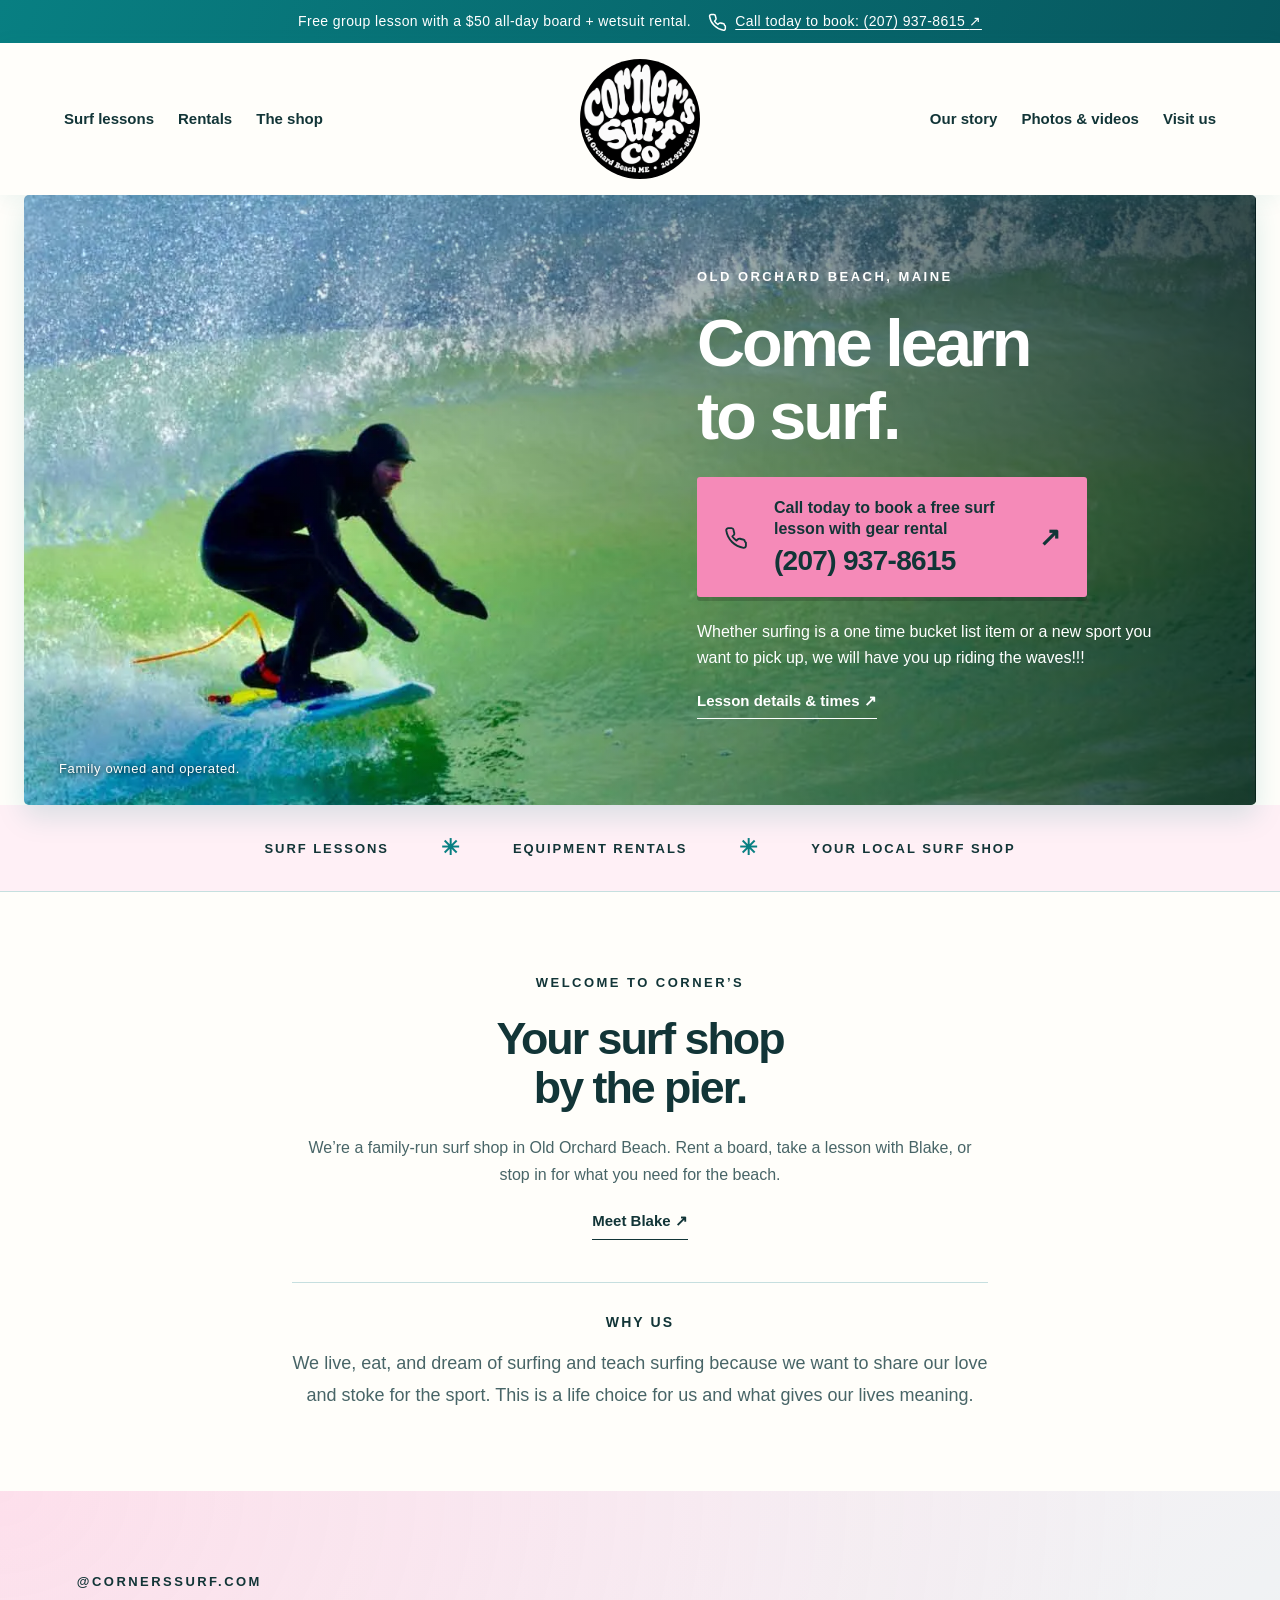
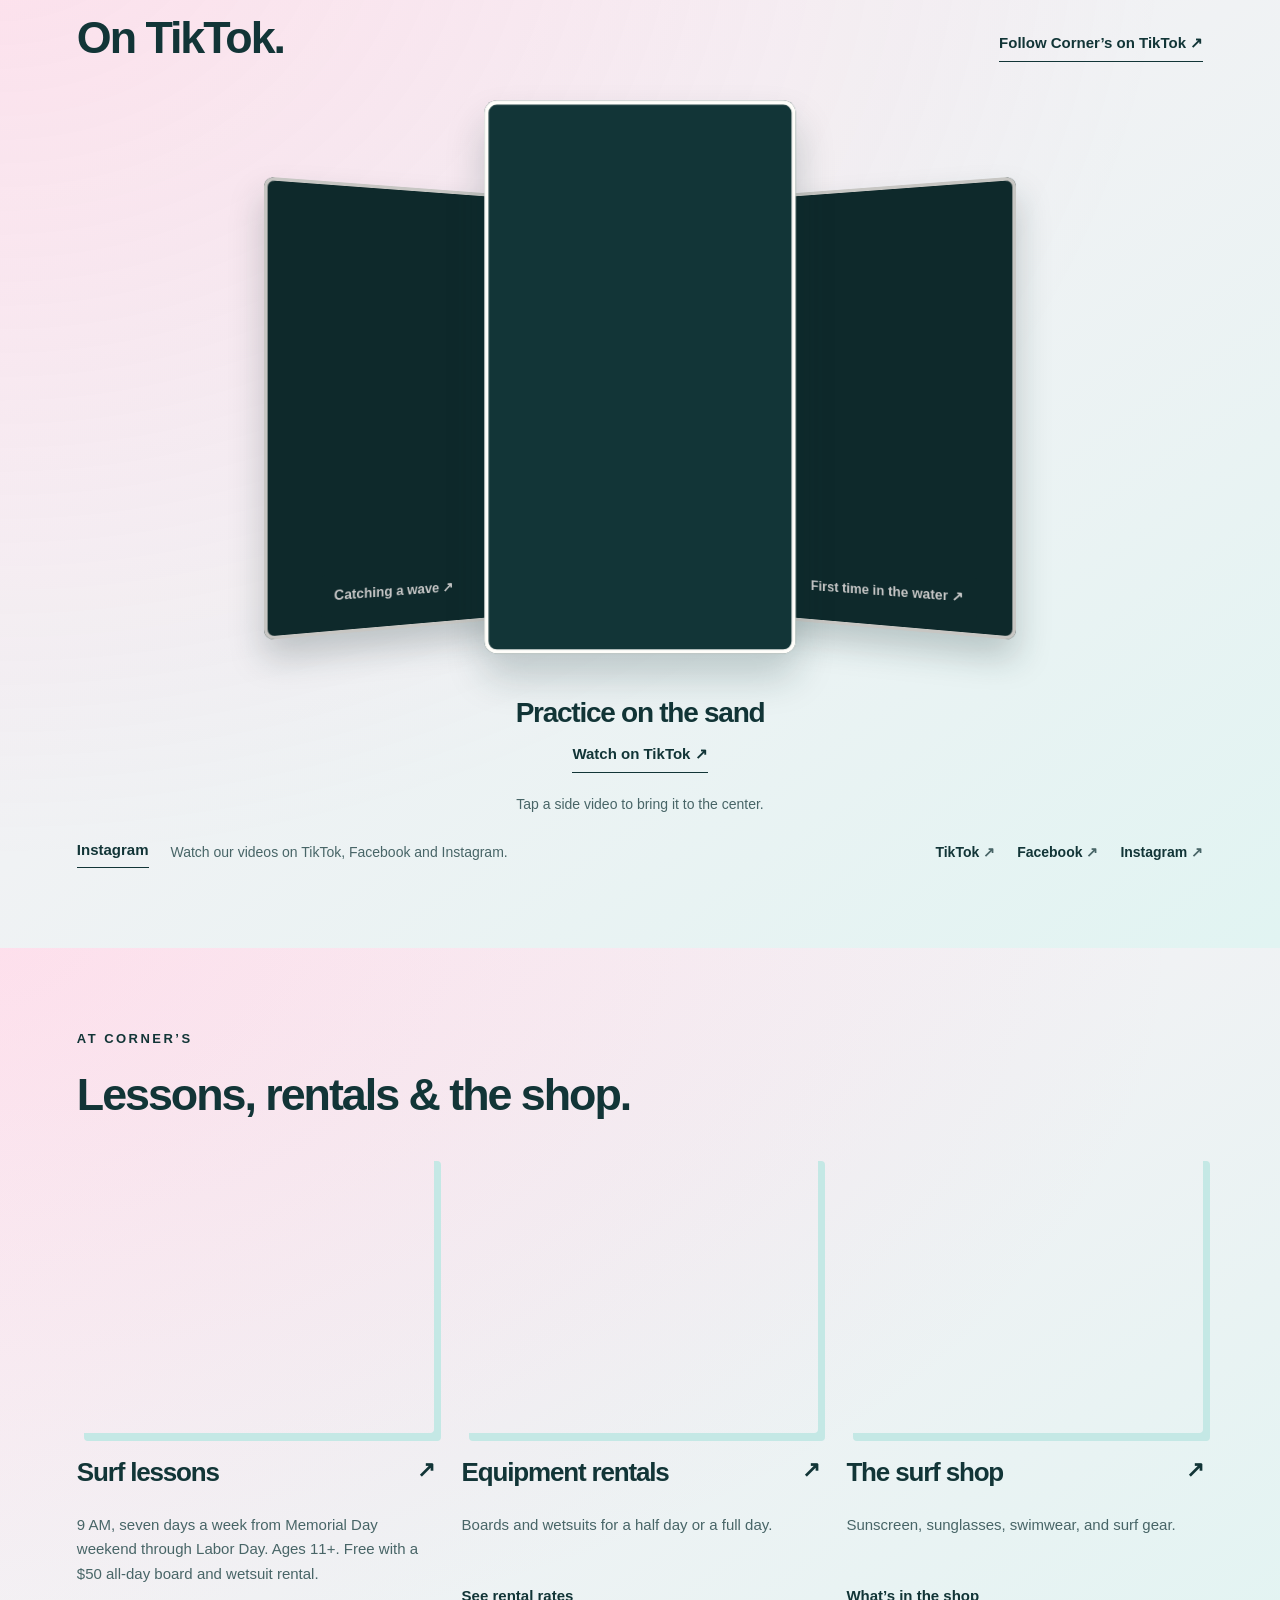
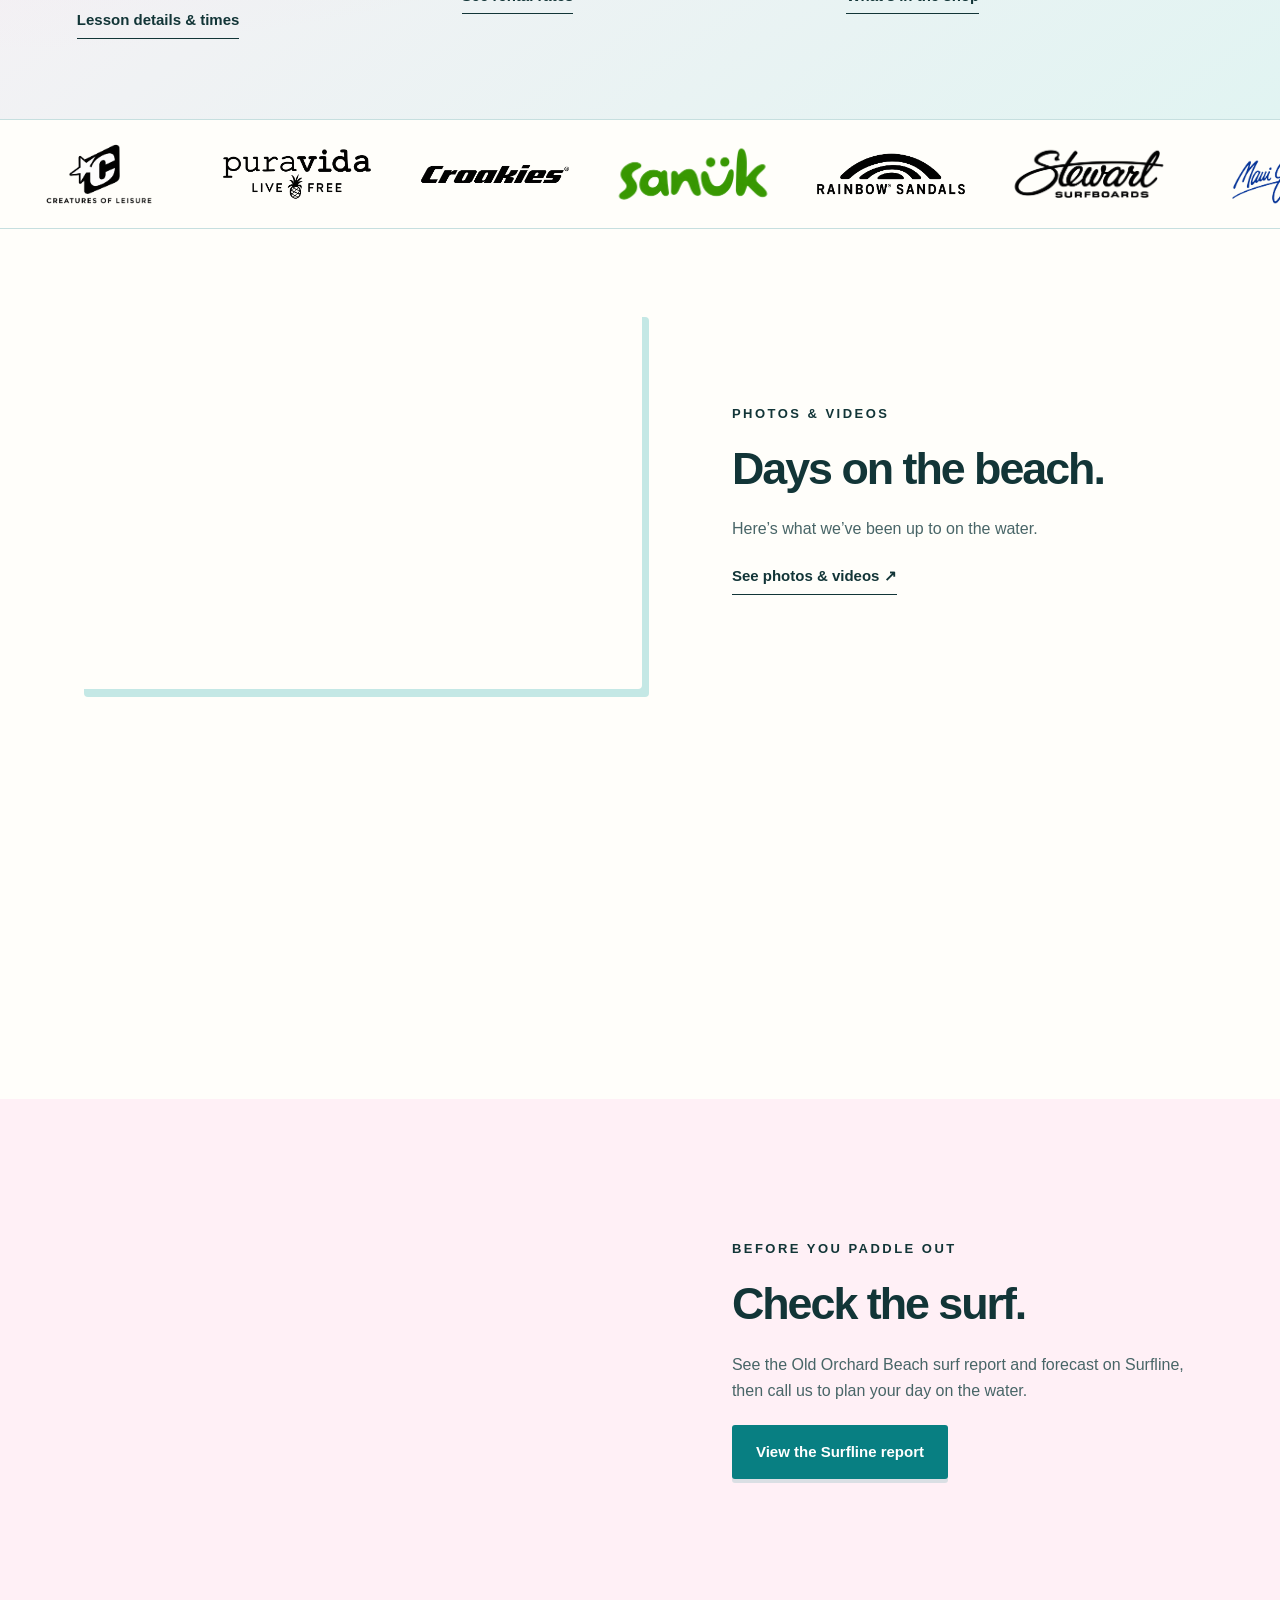
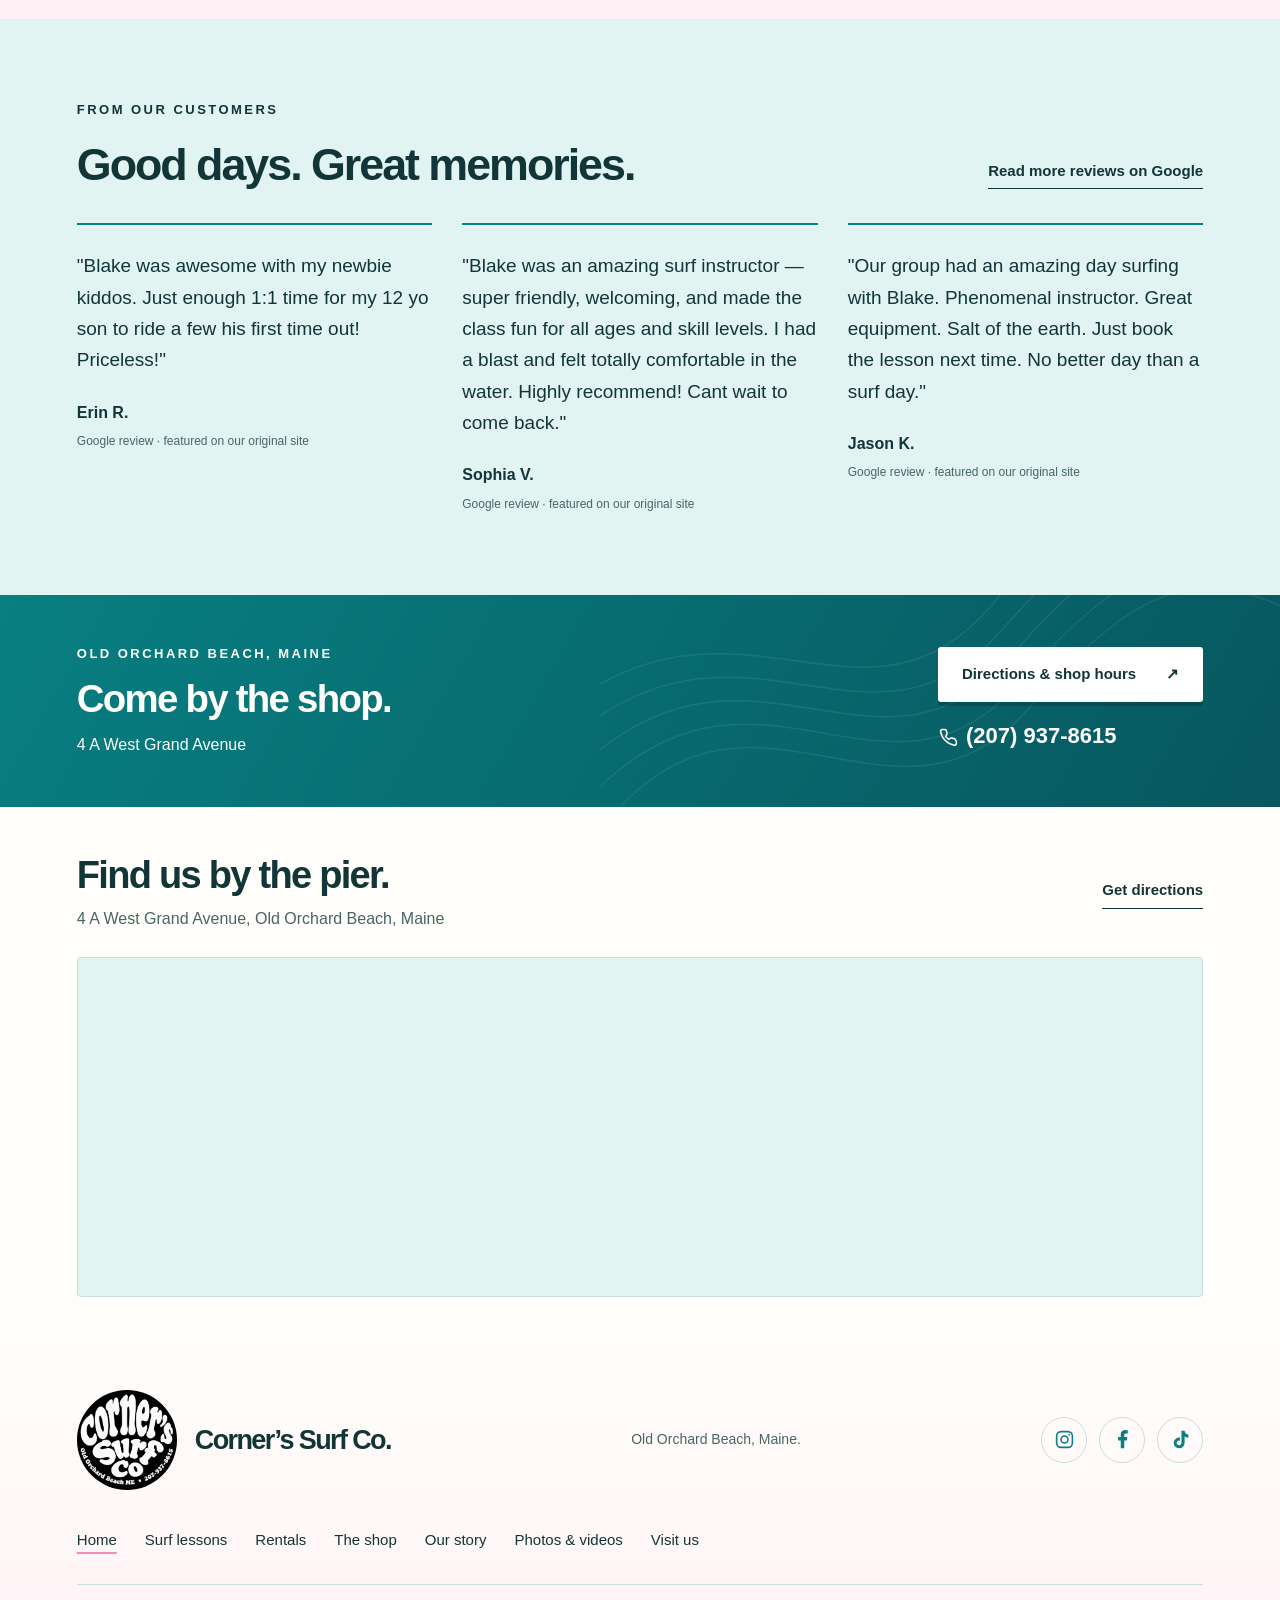
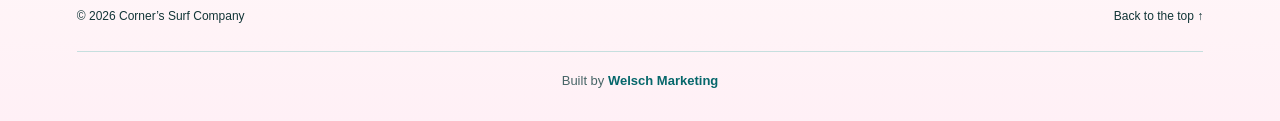
==== index.html @ 704e92b8 "Rebuild complete surf company website with current content and media" ====
<!doctype html>
<html lang="en">
<head><meta charset="UTF-8"><meta http-equiv="Content-Security-Policy" content="default-src 'none'; script-src 'self' 'sha256-tU39N0XHmv1nkTEMauNZ9W6alVHVfqtB4sqjBTwZ1ns='; style-src 'self'; img-src 'self'; media-src 'self'; frame-src https://www.tiktok.com https://www.google.com; object-src 'none'; base-uri 'none'; form-action 'none'"><meta name="referrer" content="strict-origin-when-cross-origin"><meta name="viewport" content="width=device-width, initial-scale=1"><meta name="description" content="Learn to surf in Old Orchard Beach, Maine. Free group lessons with a $50 all-day board and wetsuit rental. Ages 11+. Call Corner’s at (207) 937-8615."><meta name="theme-color" content="#087f82"><title>Surf Lessons &amp; Surf Shop in Old Orchard Beach | Corner’s</title><link rel="icon" href="assets/corners-logo.png"><link rel="stylesheet" href="styles.css?v=booking-note-1"><script src="script.js?v=brand-strip-2" defer></script>
<link rel="canonical" href="https://cornerssurf.com/">
<meta name="robots" content="index,follow,max-image-preview:large">
<meta property="og:type" content="website">
<meta property="og:locale" content="en_US">
<meta property="og:site_name" content="Corner’s Surf Co.">
<meta property="og:title" content="Surf Lessons &amp; Surf Shop in Old Orchard Beach | Corner’s">
<meta property="og:description" content="Learn to surf in Old Orchard Beach, Maine. Free group lessons with a $50 all-day board and wetsuit rental. Ages 11+. Call Corner’s at (207) 937-8615.">
<meta property="og:url" content="https://cornerssurf.com/">
<meta property="og:image" content="https://cornerssurf.com/assets/image-08.webp">
<meta property="og:image:alt" content="Surfing and the Corner’s Surf Co. shop in Old Orchard Beach, Maine">
<meta name="twitter:card" content="summary_large_image">
<script type="application/ld+json">{"@context":"https://schema.org","@graph":[{"@type":"WebSite","@id":"https://cornerssurf.com/#website","url":"https://cornerssurf.com/","name":"Corner’s Surf Co.","inLanguage":"en-US"},{"@type":"WebPage","@id":"https://cornerssurf.com/#webpage","url":"https://cornerssurf.com/","name":"Surf Lessons & Surf Shop in Old Orchard Beach | Corner’s","description":"Learn to surf in Old Orchard Beach, Maine. Free group lessons with a $50 all-day board and wetsuit rental. Ages 11+. Call Corner’s at (207) 937-8615.","inLanguage":"en-US","isPartOf":{"@id":"https://cornerssurf.com/#website"},"about":{"@id":"https://cornerssurf.com/#business"}},{"@type":"SportingGoodsStore","@id":"https://cornerssurf.com/#business","name":"Corner’s Surf Co.","url":"https://cornerssurf.com/","telephone":"+1-207-937-8615","image":"https://cornerssurf.com/assets/photos/surf-8374.jpg","logo":"https://cornerssurf.com/assets/corners-logo.png","address":{"@type":"PostalAddress","streetAddress":"4 A West Grand Avenue","addressLocality":"Old Orchard Beach","addressRegion":"ME","addressCountry":"US"},"hasMap":"https://www.google.com/maps?cid=18280339297402584955","sameAs":["https://www.instagram.com/cornerssurfco/","https://www.facebook.com/cornerssurfco/","https://www.tiktok.com/@cornerssurf.com"]}]}</script>
</head>
<body id="top" class="home-page">
<a class="skip" href="#main">Skip to content</a>
<div class="announcement">Free group lesson with a $50 all-day board + wetsuit rental. <a href="tel:+12079378615"><svg class="phone-icon" viewBox="0 0 24 24" fill="none" stroke="currentColor" stroke-width="1.8" stroke-linecap="round" stroke-linejoin="round" aria-hidden="true" focusable="false"><path d="M22 16.9v3a2 2 0 0 1-2.2 2A19.8 19.8 0 0 1 3.1 5.2 2 2 0 0 1 5.1 3h3a2 2 0 0 1 2 1.7c.1 1 .4 2 .7 2.9a2 2 0 0 1-.5 2.1L9 11a16 16 0 0 0 4 4l1.3-1.3a2 2 0 0 1 2.1-.5c.9.3 1.9.6 2.9.7a2 2 0 0 1 1.7 2z"/></svg>Call today to book: (207) 937-8615 <span aria-hidden="true"><span class="mobile-decoration" aria-hidden="true">↗</span></span></a></div>
<header class="header"><nav class="nav" aria-label="Main navigation"><div class="nav-side nav-left"><a href="lessons.html">Surf lessons</a><a href="rentals.html">Rentals</a><a href="shop.html">The shop</a></div><a class="logo" href="index.html" aria-label="Corner’s Surf Co. home"><img src="assets/corners-logo.png" alt="Corner’s Surf Co." width="300" height="300"></a><div class="nav-side nav-right"><a href="about.html">Our story</a><a href="gallery.html">Photos & videos</a><a href="contact.html">Visit us</a></div><button class="menu-toggle" aria-label="Menu" aria-expanded="false" aria-controls="mobile-menu"><svg class="surfboard-menu-icon" viewBox="380 40 775 950" width="60" height="74" aria-hidden="true" focusable="false"><image href="assets/surfboard-nav.png" width="1536" height="1024" /></svg></button></nav><nav id="mobile-menu" class="mobile-menu" aria-label="Mobile navigation" hidden><a href="index.html" aria-current="page">Home</a><a href="lessons.html">Surf lessons</a><a href="rentals.html">Rentals</a><a href="shop.html">The shop</a><a href="about.html">Our story</a><a href="gallery.html">Photos & videos</a><a href="contact.html">Visit us</a><a href="tel:+12079378615"><svg class="phone-icon" viewBox="0 0 24 24" fill="none" stroke="currentColor" stroke-width="1.8" stroke-linecap="round" stroke-linejoin="round" aria-hidden="true" focusable="false"><path d="M22 16.9v3a2 2 0 0 1-2.2 2A19.8 19.8 0 0 1 3.1 5.2 2 2 0 0 1 5.1 3h3a2 2 0 0 1 2 1.7c.1 1 .4 2 .7 2.9a2 2 0 0 1-.5 2.1L9 11a16 16 0 0 0 4 4l1.3-1.3a2 2 0 0 1 2.1-.5c.9.3 1.9.6 2.9.7a2 2 0 0 1 1.7 2z"/></svg>Call (207) 937-8615</a></nav></header>
<main id="main">
<section class="hero photo-panel" aria-labelledby="hero-title"><img class="cover" src="assets/image-08.webp" alt="A surfer carving across a green Atlantic wave." width="1500" height="875" fetchpriority="high"><div class="hero-copy"><p class="eyebrow">Old Orchard Beach, Maine</p><h1 id="hero-title">Come learn<br>to surf.</h1><a class="button lesson-call light" href="tel:+12079378615"><svg class="phone-icon" viewBox="0 0 24 24" fill="none" stroke="currentColor" stroke-width="1.8" stroke-linecap="round" stroke-linejoin="round" aria-hidden="true" focusable="false"><path d="M22 16.9v3a2 2 0 0 1-2.2 2A19.8 19.8 0 0 1 3.1 5.2 2 2 0 0 1 5.1 3h3a2 2 0 0 1 2 1.7c.1 1 .4 2 .7 2.9a2 2 0 0 1-.5 2.1L9 11a16 16 0 0 0 4 4l1.3-1.3a2 2 0 0 1 2.1-.5c.9.3 1.9.6 2.9.7a2 2 0 0 1 1.7 2z"/></svg><span class="lesson-call-copy"><span class="lesson-call-label">Call today to book a free surf lesson with gear rental</span><strong>(207) 937-8615</strong></span><span aria-hidden="true"><span class="mobile-decoration" aria-hidden="true">↗</span></span></a><p class="hero-booking-note">Whether surfing is a one time bucket list item or a new sport you want to pick up, we will have you up riding the waves!!!</p><a class="hero-lesson-details text-link" href="lessons.html">Lesson details &amp; times <span class="mobile-decoration" aria-hidden="true">↗</span></a></div><div class="hero-caption">Family owned and operated.</div></section>
<div class="intro-strip"><span>Surf lessons</span><span class="dot" aria-hidden="true"><span class="mobile-decoration" aria-hidden="true">✳</span></span><span>Equipment rentals</span><span class="dot" aria-hidden="true"><span class="mobile-decoration" aria-hidden="true">✳</span></span><span>Your local surf shop</span></div>
<section class="intro section" id="about"><p class="eyebrow">Welcome to Corner’s</p><h2>Your surf shop<br>by the pier.</h2><p>We’re a family-run surf shop in Old Orchard Beach. Rent a board, take a lesson with Blake, or stop in for what you need for the beach.</p><a class="text-link" href="about.html#story">Meet Blake <span aria-hidden="true"><span class="mobile-decoration" aria-hidden="true">↗</span></span></a><div class="why-us" aria-labelledby="why-us-title"><h3 id="why-us-title">Why us</h3><p>We live, eat, and dream of surfing and teach surfing because we want to share our love and stoke for the sport. This is a life choice for us and what gives our lives meaning.</p></div></section>
<section class="surf-videos section" id="videos" aria-labelledby="videos-title"><div class="section-heading"><div><p class="eyebrow">@cornerssurf.com</p><h2 id="videos-title">On TikTok.</h2></div><a class="text-link" href="https://www.tiktok.com/@cornerssurf.com" target="_blank" rel="noopener noreferrer">Follow Corner’s on TikTok <span class="mobile-decoration" aria-hidden="true">↗</span></a></div><div class="video-carousel coverflow" role="region" aria-roledescription="carousel" aria-label="Corner’s TikTok videos"><div class="coverflow-stage"><article class="coverflow-card" data-position="center" data-title="Practice on the sand" data-url="https://www.tiktok.com/@cornerssurf.com/video/7685039018341420302" aria-label="1 of 3: Practice on the sand"><div class="video-frame"><iframe src="https://www.tiktok.com/player/v1/7685039018341420302?controls=1&amp;autoplay=0&amp;rel=0&amp;description=0&amp;music_info=0" title="Practice on the sand — Corner’s Surf Co. TikTok video" allow="fullscreen" allowfullscreen loading="lazy" referrerpolicy="strict-origin-when-cross-origin"></iframe></div><button type="button" class="coverflow-pick" aria-label="Bring practice on the sand to the center" hidden><span>Practice on the sand <span aria-hidden="true"><span class="mobile-decoration" aria-hidden="true">↗</span></span></span></button></article><article class="coverflow-card" data-position="right" data-title="First time in the water" data-url="https://www.tiktok.com/@cornerssurf.com/video/7686161140505726222" aria-label="2 of 3: First time in the water"><div class="video-frame"><iframe src="https://www.tiktok.com/player/v1/7686161140505726222?controls=1&amp;autoplay=0&amp;rel=0&amp;description=0&amp;music_info=0" title="First time in the water — Corner’s Surf Co. TikTok video" allow="fullscreen" allowfullscreen loading="lazy" referrerpolicy="strict-origin-when-cross-origin" inert tabindex="-1"></iframe></div><button type="button" class="coverflow-pick" aria-label="Bring first time in the water to the center"><span>First time in the water <span aria-hidden="true"><span class="mobile-decoration" aria-hidden="true">↗</span></span></span></button></article><article class="coverflow-card" data-position="left" data-title="Catching a wave" data-url="https://www.tiktok.com/@cornerssurf.com/video/7683880604479409421" aria-label="3 of 3: Catching a wave"><div class="video-frame"><iframe src="https://www.tiktok.com/player/v1/7683880604479409421?controls=1&amp;autoplay=0&amp;rel=0&amp;description=0&amp;music_info=0" title="Catching a wave — Corner’s Surf Co. TikTok video" allow="fullscreen" allowfullscreen loading="lazy" referrerpolicy="strict-origin-when-cross-origin" inert tabindex="-1"></iframe></div><button type="button" class="coverflow-pick" aria-label="Bring catching a wave to the center"><span>Catching a wave <span aria-hidden="true"><span class="mobile-decoration" aria-hidden="true">↗</span></span></span></button></article></div><div class="coverflow-caption"><h3 id="current-video-title">Practice on the sand</h3><a class="text-link current-video-link" href="https://www.tiktok.com/@cornerssurf.com/video/7685039018341420302" target="_blank" rel="noopener noreferrer">Watch on TikTok <span class="mobile-decoration" aria-hidden="true">↗</span></a></div><p class="coverflow-hint">Tap a side video to bring it to the center.</p></div><div class="video-socials"><a class="text-link" href="https://www.instagram.com/cornerssurfco/" target="_blank" rel="noopener noreferrer">Instagram</a><span>Watch our videos on TikTok, Facebook and Instagram.</span><a href="https://www.tiktok.com/@cornerssurf.com" target="_blank" rel="noopener noreferrer">TikTok <span class="mobile-decoration" aria-hidden="true">↗</span></a><a href="https://www.facebook.com/cornerssurfco/" target="_blank" rel="noopener noreferrer">Facebook <span class="mobile-decoration" aria-hidden="true">↗</span></a><a href="https://www.instagram.com/cornerssurfco/" target="_blank" rel="noopener noreferrer">Instagram <span class="mobile-decoration" aria-hidden="true">↗</span></a></div><noscript><p>View all three videos on <a href="https://www.tiktok.com/@cornerssurf.com">Corner’s TikTok profile</a>.</p></noscript></section>
<section class="home-features section" aria-labelledby="around-shop"><div class="section-heading"><div><p class="eyebrow">At Corner’s</p><h2 id="around-shop">Lessons, rentals & the shop.</h2></div></div><div class="feature-grid">
<a class="feature-link" href="lessons.html"><img src="assets/photos/surf-8379.jpg" alt="Practicing pop-ups on blue boards on the beach." width="1200" height="900" loading="lazy" decoding="async"><div><h3>Surf lessons <span aria-hidden="true"><span class="mobile-decoration" aria-hidden="true">↗</span></span></h3><p>9 AM, seven days a week from Memorial Day weekend through Labor Day. Ages 11+. Free with a $50 all-day board and wetsuit rental.</p><span class="text-link">Lesson details &amp; times</span></div></a>
<a class="feature-link" href="rentals.html"><img src="assets/image-04.webp" alt="Surfboards ready outside the Corner’s shop." width="1200" height="900" loading="lazy" decoding="async"><div><h3>Equipment rentals <span aria-hidden="true"><span class="mobile-decoration" aria-hidden="true">↗</span></span></h3><p>Boards and wetsuits for a half day or a full day.</p><span class="text-link">See rental rates</span></div></a>
<a class="feature-link" href="shop.html"><img src="assets/photos/surf-8374.jpg" alt="Boards outside the Corner’s Surf Co. shop on West Grand Avenue." width="1200" height="900" loading="lazy" decoding="async"><div><h3>The surf shop <span aria-hidden="true"><span class="mobile-decoration" aria-hidden="true">↗</span></span></h3><p>Sunscreen, sunglasses, swimwear, and surf gear.</p><span class="text-link">What’s in the shop</span></div></a>
</div></section>

<section class="brand-strip" aria-label="Surf and beach brands">
  <div class="brand-track">
    <ul class="brand-group" role="list">
      <li class="brand-item"><svg class="brand-logo" viewBox="61 302 1135 643" role="img" aria-label="Creatures of Leisure" width="150" height="60"><image href="assets/brands/creatures-of-leisure.png" width="1254" height="1254" /></svg></li>
      <li class="brand-item"><svg class="brand-logo" viewBox="73 449 1112 382" role="img" aria-label="Pura Vida" width="150" height="60"><image href="assets/brands/pura-vida.png" width="1254" height="1254" /></svg></li>
      <li class="brand-item"><svg class="brand-logo" viewBox="50 551 1155 153" role="img" aria-label="Croakies" width="150" height="60"><image href="assets/brands/croakies.png" width="1254" height="1254" /></svg></li>
      <li class="brand-item"><svg class="brand-logo" viewBox="116 320 1216 428" role="img" aria-label="Sanuk" width="150" height="60"><image href="assets/brands/sanuk.png" width="1448" height="1086" /></svg></li>
      <li class="brand-item"><svg class="brand-logo" viewBox="68 468 1118 319" role="img" aria-label="Rainbow Sandals" width="150" height="60"><image href="assets/brands/rainbow-sandals.png" width="1254" height="1254" /></svg></li>
      <li class="brand-item"><svg class="brand-logo" viewBox="6 411 1242 410" role="img" aria-label="Stewart Surfboards" width="150" height="60"><image href="assets/brands/stewart.png" width="1254" height="1254" /></svg></li>
      <li class="brand-item"><svg class="brand-logo" viewBox="46 312 1162 630" role="img" aria-label="Maui Jim" width="150" height="60"><image href="assets/brands/maui-jim.png" width="1254" height="1254" /></svg></li>
      <li class="brand-item"><svg class="brand-logo" viewBox="25 403 1141 447" role="img" aria-label="IMSY" width="150" height="60"><image href="assets/brands/imsy.png" width="1254" height="1254" /></svg></li>
      <li class="brand-item"><svg class="brand-logo brand-logo--light" viewBox="62 328 1130 631" role="img" aria-label="Katin" width="150" height="60"><image href="assets/brands/katin.png" width="1254" height="1254" /></svg></li>
      <li class="brand-item"><svg class="brand-logo" viewBox="106 153 1043 987" role="img" aria-label="Softech Surfboards" width="150" height="60"><image href="assets/brands/softech.png" width="1254" height="1254" /></svg></li>
    <li class="brand-item"><svg class="brand-logo" viewBox="0 0 4169 1736" role="img" aria-label="Zap" width="150" height="60"><image href="assets/brands/zap.png" width="4169" height="1736" /></svg></li>
<li class="brand-item"><svg class="brand-logo" viewBox="65 185 1120 920" role="img" aria-label="Toadfish" width="150" height="60"><image href="assets/brands/toadfish.png" width="1254" height="1254" /></svg></li>
<li class="brand-item"><svg class="brand-logo brand-logo--dark" viewBox="0 370 1230 550" role="img" aria-label="Oakley" width="150" height="60"><image href="assets/brands/oakley.png" width="1254" height="1254" /></svg></li>
<li class="brand-item"><svg class="brand-logo" viewBox="70 290 1115 650" role="img" aria-label="Ray-Ban" width="150" height="60"><image href="assets/brands/ray-ban.png" width="1254" height="1254" /></svg></li>
<li class="brand-item"><svg class="brand-logo" viewBox="145 25 920 1220" role="img" aria-label="Sun Bum" width="150" height="60"><image href="assets/brands/sun-bum.png" width="1254" height="1254" /></svg></li>
<li class="brand-item"><svg class="brand-logo brand-logo--dark" viewBox="0 0 2172 724" role="img" aria-label="Sector 9" width="150" height="60"><image href="assets/brands/sector-9.png" width="2172" height="724" /></svg></li>
</ul>
  </div>
</section>

<section class="gallery-teaser section"><img src="assets/photos/surf-8376.jpg" alt="Four surfers sitting on their boards on a sunny day." width="900" height="675" loading="lazy" decoding="async"><div><p class="eyebrow">Photos & videos</p><h2>Days on the beach.</h2><p>Here’s what we’ve been up to on the water.</p><a class="text-link" href="gallery.html">See photos & videos <span aria-hidden="true"><span class="mobile-decoration" aria-hidden="true">↗</span></span></a></div></section>
<div class="beach-photo-strip section"><a href="gallery.html"><img src="assets/photos/surf-8390.jpg" alt="Friends smiling on surfboards in the ocean." width="1200" height="900" loading="lazy" decoding="async"></a><a href="gallery.html"><img src="assets/photos/surf-8393.jpg" alt="Learning on the sand before heading into the water." width="1200" height="900" loading="lazy" decoding="async"></a><a href="gallery.html"><img src="assets/photos/surf-8385.jpg" alt="Three surfers enjoying a sunny day beside the pier." width="1200" height="900" loading="lazy" decoding="async"></a></div><section class="surf-report section" aria-labelledby="surf-report-title"><img src="assets/photos/surf-8381.jpg" alt="A surfer riding a wave at Old Orchard Beach." width="1200" height="900" loading="lazy" decoding="async"><div><p class="eyebrow">Before you paddle out</p><h2 id="surf-report-title">Check the surf.</h2><p>See the Old Orchard Beach surf report and forecast on Surfline, then call us to plan your day on the water.</p><a class="button" href="https://www.surfline.com/surf-report/old-orchard-beach/5842041f4e65fad6a77089df" target="_blank" rel="noopener noreferrer">View the Surfline report</a></div></section><section class="customer-reviews section" aria-labelledby="reviews-title"><div class="section-heading"><div><p class="eyebrow">From our customers</p><h2 id="reviews-title">Good days. Great memories.</h2></div><a class="text-link" href="https://www.google.com/maps?cid=18280339297402584955" target="_blank" rel="noopener noreferrer">Read more reviews on Google</a></div><div class="review-grid"><figure><blockquote>"Blake was awesome with my newbie kiddos. Just enough 1:1 time for my 12 yo son to ride a few his first time out! Priceless!"</blockquote><figcaption>Erin R.<span>Google review · featured on our original site</span></figcaption></figure><figure><blockquote>"Blake was an amazing surf instructor — super friendly, welcoming, and made the class fun for all ages and skill levels. I had a blast and felt totally comfortable in the water. Highly recommend! Cant wait to come back."</blockquote><figcaption>Sophia V.<span>Google review · featured on our original site</span></figcaption></figure><figure><blockquote>"Our group had an amazing day surfing with Blake. Phenomenal instructor. Great equipment. Salt of the earth. Just book the lesson next time. No better day than a surf day."</blockquote><figcaption>Jason K.<span>Google review · featured on our original site</span></figcaption></figure></div></section></main>
<aside class="visit-strip section" aria-label="Visit or call Corner’s"><div><p class="eyebrow">Old Orchard Beach, Maine</p><h2>Come by the shop.</h2><p>4 A West Grand Avenue</p></div><div class="visit-actions"><a class="button light" href="contact.html">Directions & shop hours <span aria-hidden="true"><span class="mobile-decoration" aria-hidden="true">↗</span></span></a><a class="visit-phone" href="tel:+12079378615"><svg class="phone-icon" viewBox="0 0 24 24" fill="none" stroke="currentColor" stroke-width="1.8" stroke-linecap="round" stroke-linejoin="round" aria-hidden="true" focusable="false"><path d="M22 16.9v3a2 2 0 0 1-2.2 2A19.8 19.8 0 0 1 3.1 5.2 2 2 0 0 1 5.1 3h3a2 2 0 0 1 2 1.7c.1 1 .4 2 .7 2.9a2 2 0 0 1-.5 2.1L9 11a16 16 0 0 0 4 4l1.3-1.3a2 2 0 0 1 2.1-.5c.9.3 1.9.6 2.9.7a2 2 0 0 1 1.7 2z"/></svg>(207) 937-8615</a></div></aside>
<section class="footer-map section" aria-labelledby="footer-map-title">
  <div class="footer-map-heading"><div><h2 id="footer-map-title">Find us by the pier.</h2><p>4 A West Grand Avenue, Old Orchard Beach, Maine</p></div><a class="text-link" href="https://www.google.com/maps?cid=18280339297402584955" target="_blank" rel="noopener noreferrer">Get directions</a></div>
  <div class="footer-map-frame"><iframe src="https://www.google.com/maps/embed?pb=!1m14!1m8!1m3!1d7277.615907468666!2d-70.38171740458635!3d43.51606251182126!3m2!1i1024!2i768!4f13.1!3m3!1m2!1s0x0%3A0xfdb0cfbcd34b7f7b!2sCorners%20Surf!5e0!3m2!1sen!2sus!4v1586554289759!5m2!1sen!2sus" title="Google Maps location of Corner’s Surf Company in Old Orchard Beach" width="600" height="320" loading="lazy" referrerpolicy="strict-origin-when-cross-origin" allowfullscreen></iframe></div>
</section>
<footer class="section"><div class="footer-top"><a href="index.html" class="footer-name footer-brand" aria-label="Corner’s Surf Co. home"><img src="assets/corners-logo.png" alt="Corner’s Surf Co. — Old Orchard Beach, Maine" width="120" height="120" loading="lazy" decoding="async"><span>Corner’s Surf Co.</span></a><p>Old Orchard Beach, Maine.</p><div id="social-links" class="footer-socials" aria-label="Follow Corner’s Surf Co."><a href="https://www.instagram.com/cornerssurfco/" target="_blank" rel="noopener noreferrer" aria-label="Corner’s Surf Co. on Instagram" title="Instagram"><svg viewBox="0 0 24 24" fill="none" stroke="currentColor" stroke-width="1.8" aria-hidden="true"><rect x="3" y="3" width="18" height="18" rx="5"/><circle cx="12" cy="12" r="4"/><circle cx="17.5" cy="6.5" r="1" fill="currentColor" stroke="none"/></svg></a><a href="https://www.facebook.com/cornerssurfco/" target="_blank" rel="noopener noreferrer" aria-label="Corner’s Surf Co. on Facebook" title="Facebook"><svg viewBox="0 0 24 24" fill="currentColor" aria-hidden="true"><path d="M14 22v-9h3l.5-4H14V7c0-1.15.4-2 2-2h2V1.3A26 26 0 0 0 15 1c-3 0-5 1.8-5 5v3H7v4h3v9z"/></svg></a><a href="https://www.tiktok.com/@cornerssurf.com" target="_blank" rel="noopener noreferrer" aria-label="Corner’s Surf Co. on TikTok" title="TikTok"><svg viewBox="0 0 24 24" fill="currentColor" aria-hidden="true"><path d="M16.7 2c.3 2.6 1.8 4.2 4.3 4.4v3.5a9 9 0 0 1-4.3-1.3v7.2a6.2 6.2 0 1 1-5.4-6.1v3.6a2.7 2.7 0 1 0 1.8 2.5V2z"/></svg></a></div></div><nav class="footer-nav" aria-label="Footer navigation"><a href="index.html" aria-current="page">Home</a><a href="lessons.html">Surf lessons</a><a href="rentals.html">Rentals</a><a href="shop.html">The shop</a><a href="about.html">Our story</a><a href="gallery.html">Photos & videos</a><a href="contact.html">Visit us</a></nav><div class="footer-bottom"><span>© 2026 Corner’s Surf Company</span><a href="#top">Back to the top <span class="mobile-decoration" aria-hidden="true">↑</span></a></div><p class="built-by">Built by <a href="https://welschmarketing.com/" target="_blank" rel="noopener noreferrer"><strong>Welsch Marketing</strong></a></p></footer>

</body></html>
---- styles.css ----
:root{--ink:#123537;--ocean:#087f82;--sea:#e1f4f2;--paper:#fffefa;--muted:#486567;--line:#c6dfdf;--sand:#fff0f6;--accent:#f58ab8;--scroll-thumb:#4a8f91;--scroll-track:#e6f4f3;--scroll-hover:#087f82;--scroll-active:#06676b;--ocean-light:#087f82;--ocean-deep:#07575e;--shade:rgba(8,127,130,.15);--shade-soft:rgba(8,127,130,.08);--sand-glow:rgba(245,138,184,.16);--photo-mat:#c4e8e5;--teal-hover:#06676b;--pink-hover:#ef72a8}*{box-sizing:border-box;scrollbar-color:var(--scroll-thumb) var(--scroll-track);scrollbar-width:thin}html{scroll-behavior:smooth;scroll-padding-top:176px}body{margin:0;color:var(--ink);background:var(--paper);font-family:"Avenir Next",Avenir,"Segoe UI",sans-serif;font-size:16px;line-height:1.65}::-webkit-scrollbar{width:10px;height:10px}::-webkit-scrollbar-track{background:var(--scroll-track)}::-webkit-scrollbar-thumb{background:var(--scroll-thumb);border:2px solid var(--scroll-track);border-radius:8px}::-webkit-scrollbar-thumb:hover{background:var(--scroll-hover)}::-webkit-scrollbar-thumb:active{background:var(--scroll-active)}a{color:inherit;text-decoration:none}a,button,summary{cursor:pointer}a:hover{text-decoration:underline;text-underline-offset:5px}button{font:inherit}button:active,.button:active{transform:translateY(1px)}:focus-visible{outline:3px solid #ad246b;outline-offset:5px}img{display:block;max-width:100%;object-fit:cover}h1,h2,h3,p{margin-top:0}h1,h2,h3{font-family:"Arial Rounded MT Bold","Trebuchet MS",sans-serif;font-weight:700;line-height:1.1;letter-spacing:-.045em}h1{font-size:clamp(46px,5.2vw,82px);margin-bottom:23px}h2{font-size:clamp(34px,3.5vw,52px);margin-bottom:23px}h3{font-size:26px}p{margin-bottom:20px}.section{padding:80px max(6vw,24px);max-width:1600px;margin:auto}.eyebrow{text-transform:uppercase;font-size:13px;font-weight:700;letter-spacing:.19em;margin-bottom:20px}.announcement{padding:10px 20px;background:var(--ocean);color:white;text-align:center;font-size:14px;letter-spacing:.03em}.announcement a{margin-left:12px;text-decoration:underline;text-underline-offset:3px}.header{background:white}.nav{max-width:1500px;margin:auto;display:grid;grid-template-columns:1fr 140px 1fr;align-items:center;gap:30px;padding:16px 5vw}.logo{width:120px;margin:auto}.logo img{width:120px;height:120px;border-radius:50%;background:#000}.nav-side{display:flex;align-items:center;gap:28px;font-size:15px;font-weight:600}.nav-side>a{min-height:44px;display:inline-flex;align-items:center}.nav-right{justify-content:flex-end}.nav-book{border-bottom:1px solid;padding:9px 0}.menu-toggle{display:none}.mobile-menu[hidden]{display:none}.skip{position:fixed;left:20px;top:-100px;z-index:20;background:white;padding:12px}.skip:focus{top:10px}.photo-panel{position:relative;isolation:isolate;overflow:hidden;margin:0 24px}.cover{position:absolute;inset:0;width:100%;height:100%;z-index:-2}.hero{min-height:610px;display:flex;justify-content:flex-end;align-items:center;color:white}.hero:after,.shop-panel:after{content:"";position:absolute;inset:0;background:linear-gradient(90deg,transparent 20%,rgba(5,31,29,.25) 45%,rgba(5,31,29,.8) 100%);z-index:-1}.hero .cover{object-position:38% 55%}.hero-copy{width:47%;padding:50px 6vw 65px 20px}.hero-copy>p:not(.eyebrow){font-size:17px}.button{display:inline-flex;align-items:center;justify-content:space-between;gap:30px;background:var(--ocean);color:white;padding:15px 24px;font-size:15px;font-weight:700;min-height:50px;transition:background .2s}.button:hover{background:var(--teal-hover);text-decoration:none}.button.light{background:white;color:var(--ink)}.button.light:hover{background:var(--sea)}.hero-caption{position:absolute;left:35px;bottom:26px;font-size:13px;letter-spacing:.05em;text-shadow:0 1px 5px #000}.intro-strip{display:flex;justify-content:center;align-items:center;gap:52px;padding:25px 20px;border-bottom:1px solid var(--line);font-size:13px;text-transform:uppercase;letter-spacing:.15em;font-weight:600}.dot{color:var(--ocean);font-size:22px}.intro{text-align:center;max-width:850px;padding-top:80px;padding-bottom:80px}.intro>p:not(.eyebrow){color:var(--muted)}.text-link{font-size:15px;font-weight:600;border-bottom:1px solid;padding-bottom:5px;display:inline-block}.lesson-layout{background:var(--sand);display:grid;grid-template-columns:1.05fr 1fr;gap:7vw;align-items:center}.lesson-photo{position:relative;align-self:stretch;min-height:530px}.lesson-photo img{width:100%;height:100%;position:absolute;inset:0}.photo-tag{position:absolute;bottom:24px;left:24px;background:white;padding:9px 17px;font-size:14px;font-weight:600}.lesson-copy>p:not(.eyebrow):not(.times){color:var(--muted)}.price{display:flex;align-items:center;gap:20px;padding:20px 0;border-top:1px solid var(--line);border-bottom:1px solid var(--line);margin:25px 0}.price strong{font-size:50px;line-height:1;letter-spacing:-.05em}.price span{font-size:14px;line-height:1.6}.check-list{list-style:none;padding:0;font-size:15px}.check-list li{padding:5px 0 5px 24px;position:relative}.check-list li:before{content:'✓';position:absolute;left:0;color:var(--ocean)}.times{font-size:17px;font-weight:600;margin:22px 0}.times span{color:#84998e;margin:0 10px}.times small{display:block;font-size:13px;font-weight:400;color:var(--muted);margin-top:3px}.small{font-size:13px;margin:14px 0 0}.section-heading{display:flex;justify-content:space-between;align-items:flex-end;gap:24px;margin-bottom:34px}.section-heading h2{margin-bottom:0}.section-heading>p{color:var(--muted);font-size:15px;margin-bottom:0}.rental-grid{display:grid;grid-template-columns:repeat(4,1fr);border-top:1px solid var(--line);border-bottom:1px solid var(--line)}.rental-grid article{padding:28px;border-right:1px solid var(--line)}.rental-grid article:first-child{background:var(--sea)}.rental-grid article:last-child{border:0}.rental-category{font-size:12px;text-transform:uppercase;letter-spacing:.08em}.rental-grid h3{min-height:65px;margin:22px 0 28px}dl{margin:0}dl>div{display:flex;justify-content:space-between;gap:12px;padding:7px 0;font-size:15px}dd{margin:0;font-weight:600}.rental-bottom{display:flex;justify-content:space-between;align-items:center;gap:24px;margin-top:23px}.rental-bottom p{font-size:13px;color:var(--muted);margin:0}.shop-panel{height:500px;display:flex;align-items:center;color:white}.shop-panel:after{background:linear-gradient(90deg,rgba(7,24,21,.83),rgba(7,24,21,.08))}.shop-copy{max-width:510px;padding:50px 6vw}.shop-copy h2{font-size:58px}.shop-copy>p:not(.eyebrow){font-size:15px}.brands{text-align:center;padding-top:42px;padding-bottom:42px;border-bottom:1px solid var(--line)}.brands>p:not(.eyebrow){display:flex;justify-content:center;flex-wrap:wrap;gap:45px;font-size:27px;font-weight:800;letter-spacing:-.06em;margin-bottom:16px}.brands>p span{font-style:italic}.brands small{font-size:13px;color:var(--muted)}.story{display:grid;grid-template-columns:1fr 1fr;gap:8vw;align-items:center}.story-copy>p:not(.eyebrow){font-size:15px;color:var(--muted)}.story img{width:100%;height:560px;object-position:center}.story blockquote{margin:25px 0;font-family:Georgia,serif;font-size:25px;line-height:1.5;letter-spacing:-.03em}.review{background:var(--sea);text-align:center}.stars{color:var(--teal-hover);letter-spacing:5px;font-size:16px}.review blockquote{max-width:850px;margin:24px auto;font-size:clamp(23px,2.1vw,31px);font-family:Georgia,serif;line-height:1.5}.review>p:last-child{font-size:13px;margin:0}.review>p span{color:var(--muted)}.gallery-grid{display:grid;grid-template-columns:repeat(3,1fr);gap:18px}.gallery-grid button{padding:0;border:0;position:relative;overflow:hidden;background:var(--sea)}.gallery-grid img{width:100%;height:300px;transition:transform .3s}.gallery-grid button:hover img{transform:scale(1.035)}.gallery-grid span{position:absolute;right:15px;bottom:15px;background:white;border-radius:50%;height:35px;width:35px;display:grid;place-items:center}.faq{display:grid;grid-template-columns:1fr 1.5fr;gap:7vw;padding-top:10px}.questions{border-top:1px solid var(--line)}details{border-bottom:1px solid var(--line)}summary{padding:21px 28px 21px 0;font-size:15px;font-weight:600}summary:hover{color:var(--teal-hover)}details p{font-size:15px;color:var(--muted);padding-right:25px}.contact{background:var(--ocean);color:white;display:grid;grid-template-columns:1.4fr 1fr;gap:60px}.contact .eyebrow{color:var(--sea)}.contact h2{font-size:clamp(36px,4vw,58px)}.contact h3{font-family:inherit;font-size:13px;letter-spacing:.1em;text-transform:uppercase;margin:0 0 12px}.contact-details>a{display:block}.phone{font-size:30px;letter-spacing:-.05em;font-weight:600}.contact-details>a:nth-of-type(2){font-size:15px;margin:8px 0 30px}.contact dl{max-width:350px}.contact dl>div{border-bottom:1px solid #46635e}.footer-top,.footer-bottom{display:flex;align-items:center;justify-content:space-between;gap:20px}.footer-name{font-size:27px;font-weight:800;letter-spacing:-.06em}.footer-top p{font-size:14px;margin:0;color:var(--muted)}.footer-top>div{display:flex;gap:22px;font-size:14px}.footer-bottom{border-top:1px solid var(--line);padding-top:22px;margin-top:35px;font-size:12px}.disclaimer{font-size:12px;color:var(--muted);max-width:850px;margin:18px 0 0}footer.section{padding-top:45px;padding-bottom:30px}dialog{border:0;background:#fff;padding:50px 16px 12px;max-width:94vw;max-height:94dvh;color:var(--ink)}dialog::backdrop{background:rgba(7,20,18,.88)}dialog img{max-height:75dvh;max-width:85vw;object-fit:contain;margin:auto}dialog p{font-size:14px;margin:12px 0 0}.close-photo{position:absolute;right:16px;top:5px;background:white;border:0;padding:8px;min-height:40px}.close-photo:hover{background:var(--sea)}body:has(dialog[open]){overflow:hidden}
@media(min-width:1600px){.photo-panel{max-width:1552px;margin:auto}}
@media(max-width:1000px){.nav-side{gap:20px}.nav{gap:20px;padding-inline:25px}.hero-copy{width:50%;padding-right:35px}.hero{min-height:570px}.rental-grid article{padding:20px}.lesson-layout{gap:35px}.story{gap:40px}.gallery-grid img{height:230px}}
@media(max-width:700px){.announcement{font-size:12px;padding:9px 15px}.announcement a{display:block;margin:0}.nav{grid-template-columns:1fr 1fr;padding:12px 22px}.logo{width:84px;margin:0}.logo img{width:84px;height:84px}.nav-side{display:none}.menu-toggle{display:flex;justify-self:end;align-items:center;gap:12px;background:none;border:1px solid var(--line);padding:11px 17px;font-size:15px;min-height:46px}.menu-toggle:hover{background:var(--sea)}.mobile-menu{padding:0 24px 20px;display:grid}.mobile-menu a{padding:12px 0;border-bottom:1px solid var(--line);font-size:16px}.photo-panel{margin:0 12px}.hero{min-height:640px;align-items:flex-end;justify-content:flex-start}.hero .cover{object-position:30% center}.hero:after{background:linear-gradient(0deg,rgba(4,25,23,.92),rgba(4,25,23,.05) 95%)}.hero-copy{width:100%;padding:200px 25px 64px}.hero-copy .eyebrow{font-size:12px;margin-bottom:16px}.hero h1{font-size:50px;max-width:400px}.hero-copy>p:not(.eyebrow){font-size:15px}.hero-caption{left:25px;bottom:20px;font-size:11px}.intro-strip{gap:14px;font-size:10px;letter-spacing:.04em;padding:19px 12px}.dot{font-size:15px}.section{padding:55px 24px}.intro{padding-block:60px}.intro p{font-size:15px}.lesson-layout,.story,.faq,.contact{grid-template-columns:1fr;gap:32px}.lesson-photo{min-height:340px}.lesson-copy h2{font-size:40px}.lesson-copy p{font-size:15px}.lesson-copy .small{font-size:13px}.section-heading{display:block}.section-heading>p,.section-heading>.text-link{margin-top:20px}.rental-grid{grid-template-columns:1fr 1fr}.rental-grid article{padding:22px 17px}.rental-grid article:nth-child(2){border-right:0}.rental-grid article:nth-child(-n+2){border-bottom:1px solid var(--line)}.rental-category{font-size:10px}.rental-grid h3{font-size:24px;min-height:54px}.rental-bottom{align-items:flex-start;flex-direction:column}.shop-panel{height:470px}.shop-copy{padding:32px;max-width:370px}.shop-copy h2{font-size:49px}.brands>p:not(.eyebrow){gap:15px 28px;font-size:24px}.brands .eyebrow{font-size:11px}.story img{height:390px}.review blockquote{font-size:23px}.gallery-grid{grid-template-columns:1fr;gap:12px}.gallery-grid img{height:290px}.faq{padding-top:5px}.contact{gap:45px}.footer-top,.footer-bottom{align-items:flex-start;flex-wrap:wrap}.footer-top{flex-direction:column;gap:16px}.footer-bottom{font-size:12px}dialog img{max-width:83vw}}
@media(prefers-reduced-motion:reduce){html{scroll-behavior:auto}*,*::before,*::after{transition:none!important;animation:none!important}}
@media(forced-colors:active){*{scrollbar-color:auto}.button{border:1px solid}.hero-copy,.shop-copy{background:Canvas;color:CanvasText}}

/* TikTok carousel: preserve the native vertical video frame at every size. */
.surf-videos{background:var(--sand)}.video-carousel{border:1px solid var(--line);background:var(--paper)}.video-slide{display:grid;grid-template-columns:1fr minmax(250px,320px);gap:50px;align-items:center;padding:32px 55px}.video-slide[hidden]{display:none}.video-story{max-width:440px}.video-story h3{font-size:clamp(30px,3.4vw,48px)}.video-story>p:not(.eyebrow){color:var(--muted);font-size:15px}.video-story .video-help{font-size:13px;margin-top:24px;margin-bottom:0}.video-frame{aspect-ratio:9/16;background:var(--ink);width:100%;overflow:hidden;border-radius:6px}.video-frame iframe{width:100%;height:100%;border:0;display:block}.video-controls{display:flex;gap:12px;align-items:center;justify-content:center;padding:17px 24px;border-top:1px solid var(--line)}.video-controls button{min-width:44px;min-height:44px;border:1px solid var(--line);background:var(--paper);color:var(--ink);font-size:15px}.video-controls button:hover{background:var(--sea)}.video-controls button[aria-pressed="true"]{background:var(--ocean);color:var(--paper);border-color:var(--ocean)}.video-choices{display:flex;gap:7px}.video-count{font-size:13px;color:var(--muted);margin-left:10px}.video-socials{display:flex;align-items:center;flex-wrap:wrap;gap:22px;font-size:14px;padding-top:22px}.video-socials span{margin-right:auto;color:var(--muted)}.video-socials a{font-weight:600}
@media(max-width:700px){.video-slide{grid-template-columns:1fr;padding:22px;gap:24px}.video-story h3{font-size:31px;margin-bottom:14px}.video-story .eyebrow{font-size:11px;margin-bottom:15px}.video-story>p:not(.eyebrow){font-size:15px}.video-story .video-help{font-size:12px;margin-top:12px}.video-frame{max-width:320px;margin:auto}.video-controls{padding:14px 10px;gap:8px;flex-wrap:wrap}.video-count{flex-basis:100%;text-align:center;margin:0}.video-socials{gap:14px 24px}.video-socials span{flex-basis:100%}.footer-top>div{flex-wrap:wrap}}

.footer-top .footer-socials{display:flex;gap:12px}.footer-socials a{display:grid;place-items:center;width:46px;height:46px;border:1px solid var(--line);border-radius:50%;color:var(--ocean);transition:background .2s,color .2s}.footer-socials svg{width:21px;height:21px;display:block}.footer-socials a:hover{background:var(--ocean);color:var(--paper);text-decoration:none}.footer-socials a:active{transform:translateY(1px)}@media(prefers-reduced-motion:reduce){.footer-socials a{transition:none}}
/* Shared page navigation and content. */
.nav-side{gap:24px;white-space:nowrap}.nav-side [aria-current="page"],.mobile-menu [aria-current="page"],.footer-nav [aria-current="page"]{text-decoration:underline;text-decoration-thickness:2px;text-underline-offset:7px}.breadcrumbs{display:flex;align-items:center;gap:14px;max-width:1600px;margin:auto;padding:16px max(6vw,24px);border-top:1px solid var(--line);font-size:14px;color:var(--muted)}.breadcrumbs a{text-decoration:underline;text-underline-offset:4px}.breadcrumbs [aria-current]{color:var(--ink)}.inside-page main h1{font-size:clamp(40px,4.2vw,62px)}.inside-page .section-heading h1{margin-bottom:0}.lessons-page .faq{padding-top:80px}.shop-page .shop-copy{max-width:570px}.contact-page .contact{padding-block:85px}.home-features{background:var(--sand)}.feature-grid{display:grid;grid-template-columns:repeat(3,minmax(0,1fr));gap:28px}.feature-link{display:block;min-width:0}.feature-link:hover{text-decoration:none}.feature-link:hover .text-link{text-decoration:underline}.feature-link img{width:100%;height:280px}.feature-link>div{padding:25px 0 0}.feature-link h3{font-size:26px;display:flex;justify-content:space-between;gap:16px}.feature-link h3 span{font-family:inherit;font-size:22px;flex-shrink:0}.feature-link p{color:var(--muted);font-size:15px;min-height:50px}.gallery-teaser,.rental-note{display:grid;grid-template-columns:1.2fr 1fr;align-items:center;gap:7vw}.gallery-teaser img,.rental-note img{height:380px;width:100%}.gallery-teaser p:not(.eyebrow),.rental-note p:not(.eyebrow){color:var(--muted)}.rental-note{background:var(--sand);grid-template-columns:1fr 1.2fr}.visit-strip{display:flex;align-items:center;justify-content:space-between;gap:35px;background:var(--ocean);color:var(--paper);padding-block:48px}.visit-strip h2{font-size:clamp(30px,3vw,42px);margin-bottom:12px}.visit-strip .eyebrow{margin-bottom:14px}.visit-strip p:last-child{margin-bottom:0}.visit-actions{display:flex;flex-direction:column;align-items:flex-start;gap:16px}.visit-phone{font-size:22px;font-weight:600}.footer-nav{display:flex;align-items:center;flex-wrap:wrap;gap:10px 28px;margin-top:28px;font-size:15px}.footer-nav a{display:inline-flex;align-items:center;min-height:44px}.footer-bottom{margin-top:22px}
@media(min-width:701px) and (max-width:1000px){.nav{grid-template-columns:1fr 1fr;padding:12px 22px}.logo{width:84px;margin:0}.logo img{width:84px;height:84px}.nav-side{display:none}.menu-toggle{display:flex;justify-self:end;align-items:center;gap:12px;background:none;border:1px solid var(--line);padding:11px 17px;font-size:15px;min-height:46px}.menu-toggle:hover{background:var(--sea)}.mobile-menu{padding:0 24px 20px;display:grid}.mobile-menu a{padding:12px 0;border-bottom:1px solid var(--line);font-size:16px}.feature-grid{gap:20px}.feature-link img{height:230px}.feature-link h3{font-size:23px}}
@media(max-width:700px){.inside-page main h1{font-size:42px}.breadcrumbs{font-size:13px;padding-block:14px}.feature-grid{grid-template-columns:1fr;gap:36px}.feature-link img{height:260px}.feature-link p{min-height:0}.feature-link>div{padding-top:20px}.feature-link h3{margin-bottom:15px}.gallery-teaser,.rental-note{grid-template-columns:1fr;gap:30px}.gallery-teaser img,.rental-note img{height:280px}.rental-note img{grid-row:1}.visit-strip{flex-direction:column;align-items:flex-start;gap:28px}.visit-strip .eyebrow{font-size:12px}.visit-actions{width:100%}.visit-actions .button{width:100%;max-width:340px}.footer-nav{gap:0 24px}.lessons-page .faq{padding-top:55px}.contact-page .contact{padding-block:55px}.photo-tag{right:20px;left:20px;bottom:20px;font-size:13px}}

.contact-map{margin:24px 0;width:100%;height:320px;background:var(--sea);border:1px solid #6c8982;overflow:hidden}.contact-map iframe{display:block;width:100%;height:100%;border:0}.contact>div{min-width:0}@media(max-width:700px){.contact-map{height:290px}}

/* Coastal shading: sand, sea glass, and quiet wave contours. */
.header{background:var(--paper);box-shadow:0 4px 20px var(--shade-soft);position:sticky;top:0;z-index:10}.announcement{background:linear-gradient(110deg,var(--ocean-light),var(--ocean-deep))}.breadcrumbs{background:linear-gradient(90deg,var(--sand),var(--paper))}.intro-strip{background:var(--sand);border-bottom-color:var(--line)}.photo-panel{box-shadow:0 12px 28px var(--shade);border-radius:5px}.lesson-layout,.home-features,.surf-videos,.rental-note{background:radial-gradient(ellipse at top left,var(--sand-glow),transparent 65%),linear-gradient(145deg,var(--sand),var(--sea))}.review{background:radial-gradient(ellipse at top right,var(--sand-glow),transparent 70%),var(--sea)}.feature-link img,.story>img,.gallery-teaser>img{border-radius:4px;box-shadow:7px 8px 0 var(--photo-mat)}.lesson-photo img{border-radius:4px;box-shadow:0 12px 30px var(--shade)}.rental-grid{border:1px solid var(--line);border-radius:6px;background:var(--paper);box-shadow:0 14px 30px var(--shade-soft)}.rental-grid article:first-child{background:linear-gradient(145deg,var(--sea),var(--photo-mat));border-radius:5px 0 0 5px}.video-carousel{box-shadow:0 12px 30px var(--shade-soft);border-radius:6px}.video-controls{border-radius:0 0 6px 6px}.gallery-grid button{border-radius:4px;box-shadow:0 8px 20px var(--shade)}.button{box-shadow:0 4px 0 var(--shade);border-radius:3px}.button.light{box-shadow:0 4px 0 rgba(0,0,0,.18)}.contact,.visit-strip{background-color:var(--ocean-deep);background-image:url("assets/tide-lines.svg"),linear-gradient(120deg,var(--ocean-light),var(--ocean-deep));background-position:right bottom,center;background-size:680px auto,cover;background-repeat:no-repeat}.contact-map{box-shadow:0 10px 25px rgba(0,0,0,.16);border-radius:4px}footer.section{background:linear-gradient(180deg,var(--paper),var(--sand))}.built-by{margin:24px 0 0;padding-top:18px;border-top:1px solid var(--line);font-size:13px;color:var(--muted);text-align:center}.built-by strong{font-weight:700;color:var(--ocean)}
@media(max-width:700px){.feature-link img,.story>img,.gallery-teaser>img{box-shadow:4px 5px 0 var(--photo-mat)}.rental-grid article:first-child{border-radius:5px 0 0 0}.contact,.visit-strip{background-size:440px auto,cover}}
@media(forced-colors:active){.contact,.visit-strip{background-image:none}.photo-panel,.feature-link img,.story>img,.gallery-teaser>img,.rental-grid,.video-carousel,.gallery-grid button,.button,.contact-map{box-shadow:none}}

/* Keep anchor targets visible below the sticky navigation. */
@media(max-width:1000px){html{scroll-padding-top:132px}.mobile-menu{max-height:calc(100dvh - 108px);overflow-y:auto;overscroll-behavior:contain}}

/* Shared lesson offer and prominent telephone booking. */
.lesson-offer{display:flex;flex-direction:column;gap:5px;margin:26px 0;padding:22px 0;border-block:1px solid var(--line)}
.lesson-offer strong{font-family:"Arial Rounded MT Bold","Trebuchet MS",sans-serif;font-size:clamp(32px,3.2vw,44px);line-height:1.1;letter-spacing:-.04em;color:var(--ocean)}
.lesson-offer span{font-size:17px;color:var(--ink)}
.button.lesson-call{width:100%;max-width:390px;min-height:94px;padding:20px 26px;gap:18px;text-align:left}
.lesson-call-copy{display:flex;flex-direction:column;gap:4px;min-width:0}
.lesson-call-label{font-size:16px;line-height:1.35}
.lesson-call-copy strong{font-size:clamp(22px,2.3vw,28px);line-height:1.2;letter-spacing:-.025em;white-space:nowrap}
.lesson-call>span[aria-hidden]{font-size:26px;flex-shrink:0}
.hero-lesson-details,.lesson-details{display:table;margin-top:20px}
@media(max-width:700px){.button.lesson-call{padding:18px 20px;min-height:90px}.lesson-call-label{font-size:15px}.lesson-offer span{font-size:16px}}

/* Pink lesson calls and teal navigation, shared across every page. */
.menu-toggle{background:var(--ocean);border-color:var(--ocean);color:white;border-radius:3px}
.menu-toggle:hover{background:var(--teal-hover);border-color:var(--teal-hover)}
.button.lesson-call,.button.lesson-call.light{background:var(--accent);color:var(--ink)}
.button.lesson-call:hover,.button.lesson-call.light:hover{background:var(--pink-hover);color:var(--ink)}
.built-by strong{color:var(--teal-hover)}
.contact .eyebrow{color:white}
.nav-side [aria-current="page"],.mobile-menu [aria-current="page"],.footer-nav [aria-current="page"]{text-decoration-color:var(--accent)}

/* Lesson policies stay visible; no disclosures to open before booking. */
.lesson-details-section{display:grid;grid-template-columns:1fr 1.5fr;gap:7vw}
.lesson-notes>section{padding:26px 0;border-top:1px solid var(--line)}
.lesson-notes>section:first-child{padding-top:0;border-top:0}
.lesson-notes h3{font-size:25px;margin-bottom:15px}
.lesson-notes p,.lesson-notes li{color:var(--muted);font-size:16px}
.lesson-notes ul{padding-left:22px;margin-bottom:0}
.lesson-notes li+li{margin-top:12px}
.lesson-notes p:last-child{margin-bottom:0}
.lesson-notes .text-link{color:var(--ink);margin:0 20px 10px 0;min-height:44px}
.arrival-note{max-width:1100px}
@media(max-width:700px){.lesson-details-section{grid-template-columns:1fr;gap:24px}.lesson-notes h3{font-size:24px}}

/* The photo album keeps the full frame visible, including portrait photos. */
.gallery-intro{padding-bottom:36px;background:var(--sand)}
.gallery-intro h1{font-size:clamp(42px,6vw,78px);margin-bottom:22px}
.gallery-intro p:not(.eyebrow){max-width:650px;color:var(--muted)}
.album-links{display:flex;gap:14px;flex-wrap:wrap;margin-top:28px}
.album-grid{columns:3;column-gap:20px;display:block}
.album-grid button{display:block;width:100%;margin:0 0 20px;break-inside:avoid;cursor:zoom-in}
.album-grid img{display:block;width:100%;height:auto;object-fit:contain}
.clip-grid{display:grid;grid-template-columns:repeat(4,minmax(0,1fr));gap:24px}
.local-clips{background:var(--sea)}
.surf-clip{margin:0;min-width:0}
.surf-clip video{display:block;width:100%;aspect-ratio:9/16;object-fit:contain;background:#123537;border-radius:5px;box-shadow:5px 6px 0 var(--photo-mat)}
.surf-clip figcaption{display:flex;justify-content:space-between;gap:12px;flex-wrap:wrap;font-size:15px;padding:16px 0;font-weight:700}
.surf-clip figcaption a{min-height:44px;display:inline-flex;align-items:flex-start;text-decoration:underline;text-underline-offset:4px}
.page-photo-row{display:flex;gap:24px}
.page-photo-row a{flex:1;min-width:0}
.page-photo-row img{display:block;width:100%;height:auto;aspect-ratio:4/3;object-fit:cover;border-radius:4px;box-shadow:5px 6px 0 var(--photo-mat)}
@media(max-width:1000px){.album-grid{columns:2}.clip-grid{grid-template-columns:repeat(2,minmax(0,1fr))}}
@media(max-width:700px){.album-grid{columns:1}.page-photo-row{flex-direction:column}.clip-grid{gap:20px 14px}.surf-clip figcaption{font-size:14px}.gallery-intro{padding-top:35px}}
@media(max-width:420px){.clip-grid{grid-template-columns:1fr}.surf-clip{max-width:340px;width:100%;margin-inline:auto}}

/* User-supplied Corner’s logo, shared across every page. */
.logo img{object-fit:contain}
.footer-brand{display:flex;align-items:center;gap:18px;text-decoration:none}
.footer-brand img{display:block;width:100px;height:100px;object-fit:contain;border-radius:50%;background:#000;flex-shrink:0}
@media(max-width:700px){.footer-brand img{width:84px;height:84px}.footer-brand{font-size:24px}}

/* Three real TikTok players arranged around a single active center card. */
.coverflow{--card-width:300px;border:0;background:transparent;box-shadow:none;border-radius:0}
.coverflow-stage{position:relative;height:590px;max-width:950px;margin:0 auto;perspective:1100px;isolation:isolate}
.coverflow-card{position:absolute;top:15px;left:50%;width:var(--card-width);transform-origin:center;transition:transform .45s ease,filter .45s ease;box-shadow:0 22px 38px rgba(18,53,55,.22);border-radius:12px;background:var(--ink)}
.coverflow-card .video-frame{max-width:none;border:4px solid var(--paper);border-radius:12px;aspect-ratio:9/16}
.coverflow-card[data-position="center"]{z-index:3;transform:translateX(-50%) translateZ(40px)}
.coverflow-card[data-position="left"]{z-index:1;transform:translateX(calc(-50% - 245px)) translateY(30px) rotateY(24deg) scale(.83);filter:brightness(.78)}
.coverflow-card[data-position="right"]{z-index:1;transform:translateX(calc(-50% + 245px)) translateY(30px) rotateY(-24deg) scale(.83);filter:brightness(.78)}
.coverflow-pick{position:absolute;inset:0;width:100%;border:0;border-radius:12px;background:transparent;color:white;cursor:pointer;padding:20px;display:flex;align-items:flex-end;justify-content:center}
.coverflow-pick[hidden]{display:none}
.coverflow-pick>span{background:var(--ink);padding:12px 16px;border-radius:5px;font-size:16px;font-weight:700}
.coverflow-pick:hover{background:rgba(255,255,255,.08)}
.coverflow-caption{text-align:center;margin:12px auto 20px}
.coverflow-caption h3{font-size:28px;margin:0 0 12px}
.coverflow-caption .text-link{font-size:15px}
.coverflow .video-controls{border:0;padding:8px;flex-wrap:wrap}
.coverflow-hint{text-align:center;font-size:14px;color:var(--muted);margin:18px 0 0}
@media(max-width:1000px){.coverflow{--card-width:270px}.coverflow-stage{height:535px}.coverflow-card[data-position="left"]{transform:translateX(calc(-50% - 180px)) translateY(24px) rotateY(24deg) scale(.8)}.coverflow-card[data-position="right"]{transform:translateX(calc(-50% + 180px)) translateY(24px) rotateY(-24deg) scale(.8)}}
@media(max-width:700px){.coverflow{--card-width:clamp(180px,55vw,270px)}.coverflow-stage{height:calc(var(--card-width)*1.9 + 24px);margin-inline:-10px}.coverflow-card{top:12px}.coverflow-card[data-position="center"]{transform:translateX(-50%)}.coverflow-card[data-position="left"]{transform:translateX(calc(-50% - 24vw)) translateY(20px) rotateY(28deg) scale(.72)}.coverflow-card[data-position="right"]{transform:translateX(calc(-50% + 24vw)) translateY(20px) rotateY(-28deg) scale(.72)}.coverflow-pick{padding:6px}.coverflow-pick>span{font-size:12px;padding:8px}.coverflow-caption h3{font-size:25px}}
@media(prefers-reduced-motion:reduce){.coverflow-card{transition:none}}

.mobile-rating{display:none}
@media(max-width:700px){
 .mobile-decoration{display:none!important}
 .intro-strip .dot{display:none}
 .mobile-rating{display:inline;font-size:16px;letter-spacing:normal}
 .check-list li:before{content:none}
 .check-list li{padding-left:0}
}

/* Brand strip: transparent original artwork, framed without distortion. */
.brand-strip { position: relative; overflow: hidden; background: var(--paper); border-block: 1px solid var(--line); padding-block: 12px; }
.brand-track { width: 100%; }
.brand-group { display: flex; flex-wrap: wrap; justify-content: center; align-items: center; gap: 20px 48px; padding: 12px 24px; margin: 0; list-style: none; }
.brand-item { flex: 0 0 150px; height: 60px; display: grid; place-items: center; }
.brand-logo { display: block; width: 150px; height: 60px; overflow: visible; transition: transform 180ms ease; }
.brand-logo--light { filter: brightness(0); }
.brand-strip.is-ready .brand-track { display: flex; width: max-content; animation: brand-drift 48s linear infinite; }
.brand-strip.is-ready .brand-group { flex-wrap: nowrap; flex: 0 0 auto; min-width: 100vw; justify-content: space-around; }
.brand-strip:is(:hover, :focus-within) .brand-track { animation-play-state: paused; }
@media (hover: hover) { .brand-item:hover .brand-logo { transform: scale(1.08); } }
@keyframes brand-drift { to { transform: translateX(-50%); } }
@media (max-width: 700px) {
  .brand-group { gap: 16px 28px; padding-inline: 14px; }
  .brand-item { flex-basis: 124px; height: 52px; }
  .brand-logo { width: 124px; height: 52px; }
  .brand-strip.is-ready .brand-track { animation-duration: 40s; }
}
@media (prefers-reduced-motion: reduce) {
  .brand-strip.is-ready .brand-track { display: block; width: 100%; animation: none; transform: none; }
  .brand-strip.is-ready .brand-group { flex-wrap: wrap; min-width: 0; justify-content: center; }
  .brand-group[aria-hidden="true"] { display: none; }
  .brand-logo { transition: none; }
  .brand-item:hover .brand-logo { transform: none; }
}
@media print {
  .brand-strip.is-ready .brand-track { width: 100%; display: block; animation: none; }
  .brand-strip.is-ready .brand-group { flex-wrap: wrap; min-width: 0; }
  .brand-group[aria-hidden="true"] { display: none; }
}

/* User-supplied surfboard menu artwork; transparent padding framed by SVG. */
.menu-toggle {
  width: 80px; height: 84px; padding: 5px 10px; border: 0; border-radius: 8px;
  justify-content: center; background: transparent; color: var(--ink);
}
.menu-toggle:hover, .menu-toggle[aria-expanded="true"] { background: var(--sea); }
.surfboard-menu-icon { display: block; width: 60px; height: 74px; }
.menu-toggle:focus-visible { outline: 3px solid var(--ocean); outline-offset: 3px; }
@media (forced-colors: active) { .menu-toggle { border: 2px solid ButtonText; } }

/* Keep rental prices readable on narrow phones without horizontal overflow. */
@media (max-width: 380px) {
  .rental-grid { grid-template-columns: 1fr; }
  .rental-grid article { border-right: 0; border-bottom: 1px solid var(--line); }
  .rental-grid article:last-child { border-bottom: 0; }
  .rental-grid article:first-child { border-radius: 5px 5px 0 0; }
  .rental-grid h3 { min-height: 0; margin-block: 12px; }
}

/* Shared bottom-of-page location map. */
.footer-map { padding-block: 48px; }
.footer-map-heading { display: flex; align-items: center; justify-content: space-between; gap: 24px; margin-bottom: 24px; }
.footer-map-heading h2 { font-size: clamp(28px, 3vw, 38px); margin-bottom: 10px; }
.footer-map-heading p { margin-bottom: 0; color: var(--muted); }
.footer-map-heading > a { flex-shrink: 0; }
.footer-map-frame { height: 340px; overflow: hidden; border: 1px solid var(--line); border-radius: 4px; background: var(--sea); }
.footer-map-frame iframe { display: block; width: 100%; height: 100%; border: 0; }
@media (max-width: 700px) {
  .footer-map-heading { align-items: flex-start; flex-direction: column; gap: 14px; }
  .footer-map-frame { height: 280px; }
}

/* November shop additions: preserve the supplied artwork and shared mobile layout. */
.phone-icon{display:inline-block;width:20px;height:20px;flex:0 0 20px;vertical-align:middle;margin-right:8px}.lesson-call .phone-icon{width:25px;height:25px;flex-basis:25px}.brand-logo--dark{background:#101010;border-radius:3px;padding:5px;overflow:hidden}.shop-brand-section{background:var(--sand)}.shop-brand-grid{display:grid;grid-template-columns:repeat(3,minmax(0,1fr));gap:24px;margin:35px 0 0;padding:0;list-style:none}.shop-brand-grid .brand-item{height:150px;min-width:0;background:var(--paper);border:1px solid var(--line);padding:20px}.shop-brand-grid .brand-logo{width:100%;max-width:230px;height:105px;overflow:hidden}.beach-photo-strip{display:grid;grid-template-columns:repeat(3,minmax(0,1fr));gap:22px;padding-top:0}.beach-photo-strip img{width:100%;height:250px;object-fit:cover;border-radius:4px}.surf-report{display:grid;grid-template-columns:1.2fr 1fr;align-items:center;gap:7vw;background:var(--sand)}.surf-report img{width:100%;height:360px;object-fit:cover;border-radius:4px}.surf-report p:not(.eyebrow){color:var(--muted)}.customer-reviews{background:var(--sea)}.review-grid{display:grid;grid-template-columns:repeat(3,minmax(0,1fr));gap:30px}.review-grid figure{margin:0;padding-top:25px;border-top:2px solid var(--ocean)}.review-grid blockquote{font-size:19px;line-height:1.65;margin:0 0 24px}.review-grid figcaption{font-weight:600}.review-grid figcaption span{display:block;font-size:12px;font-weight:400;color:var(--muted);margin-top:6px}
@media(max-width:700px){.phone-icon{width:17px;height:17px;flex-basis:17px;margin-right:5px}.shop-brand-grid{grid-template-columns:repeat(2,minmax(0,1fr));gap:12px}.shop-brand-grid .brand-item{height:125px;padding:16px}.shop-brand-grid .brand-logo{height:90px}.beach-photo-strip{gap:12px;grid-template-columns:1fr}.beach-photo-strip img{height:240px}.surf-report{grid-template-columns:1fr;gap:28px}.surf-report img{height:260px}.review-grid{grid-template-columns:1fr;gap:32px}.review-grid blockquote{font-size:18px}}

.why-us{max-width:700px;margin:42px auto 0;padding-top:32px;border-top:1px solid var(--line)}.why-us h3{text-transform:uppercase;letter-spacing:.15em;font-family:inherit;font-size:14px;margin-bottom:18px}.why-us p{font-size:18px;line-height:1.75;margin-bottom:0;color:var(--muted)}
@media(max-width:700px){.why-us{margin-top:32px;padding-top:26px}.why-us p{font-size:16px}}

.hero-copy>p.hero-booking-note{font-size:16px;line-height:1.6;max-width:460px;margin:22px 0 18px}.hero-copy .hero-booking-note+.hero-lesson-details{margin-top:0}
@media(max-width:700px){.hero-copy>p.hero-booking-note{font-size:15px;margin-top:20px}}
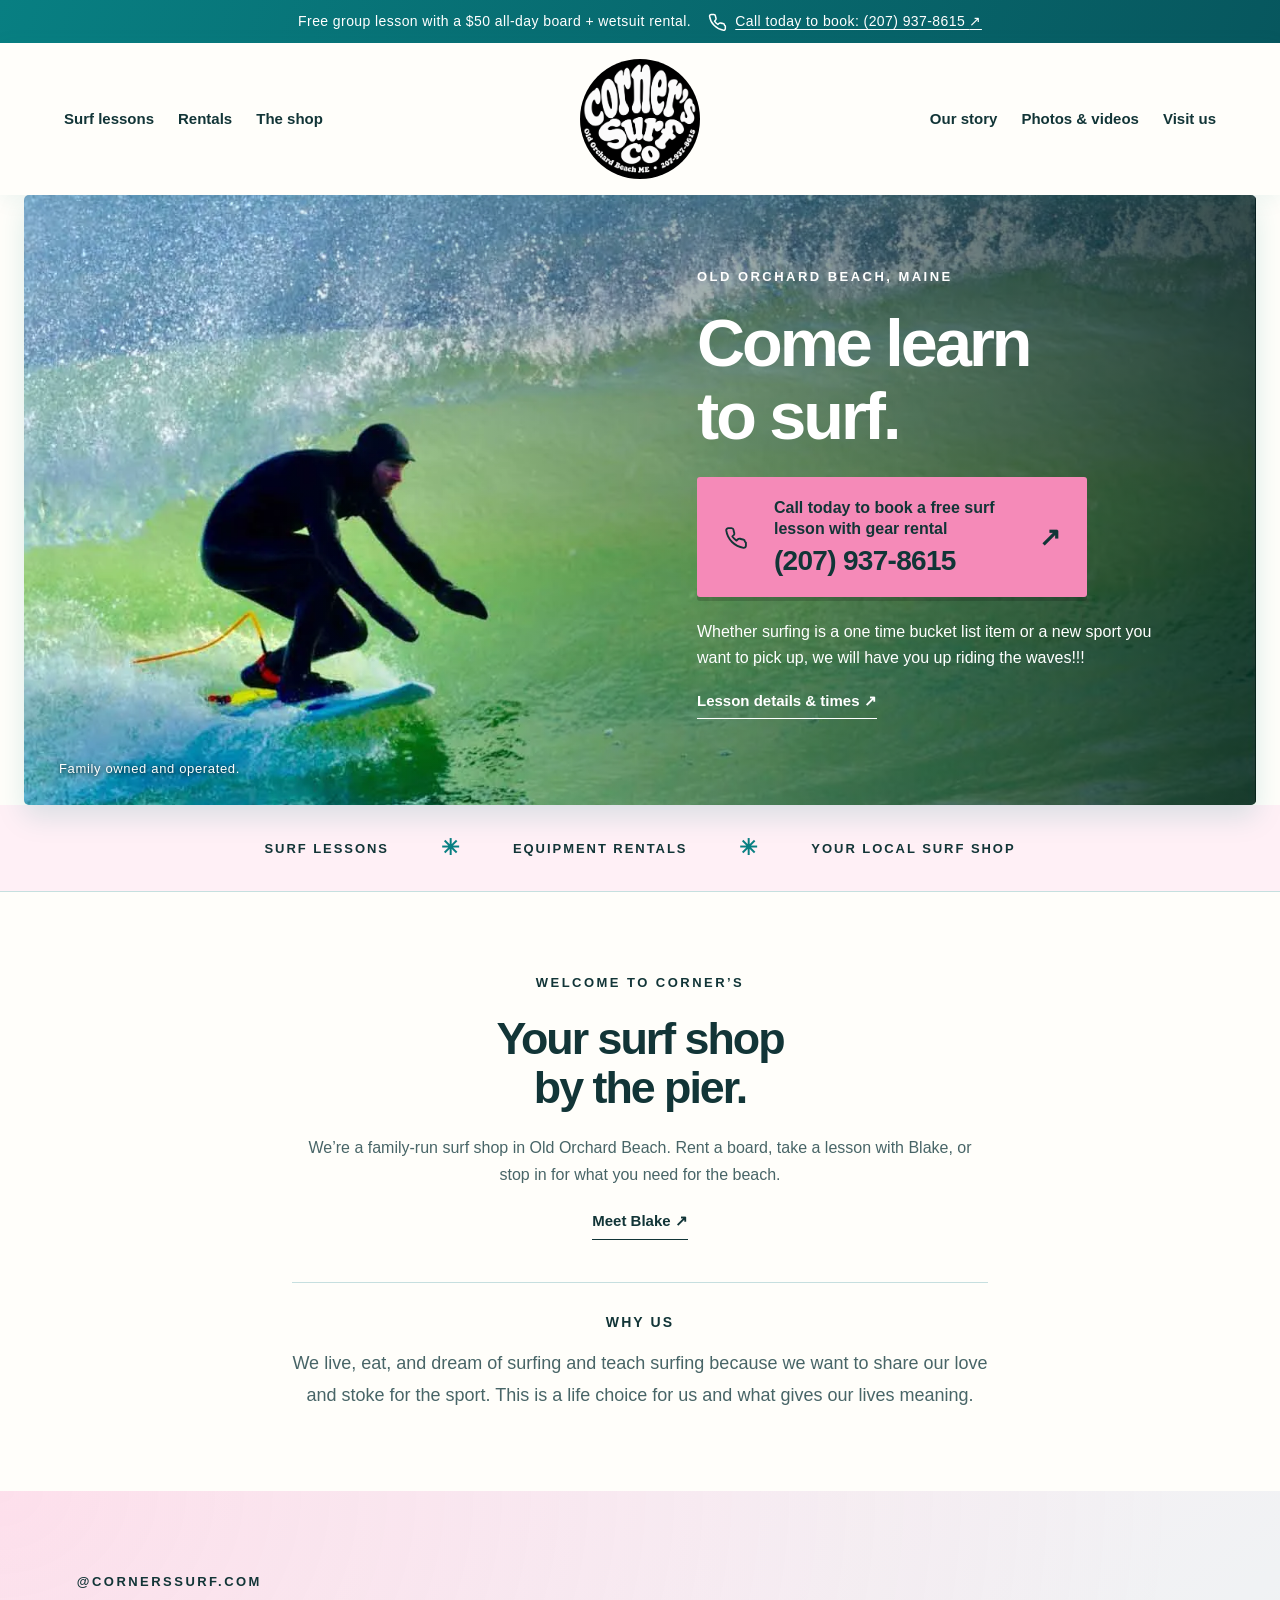
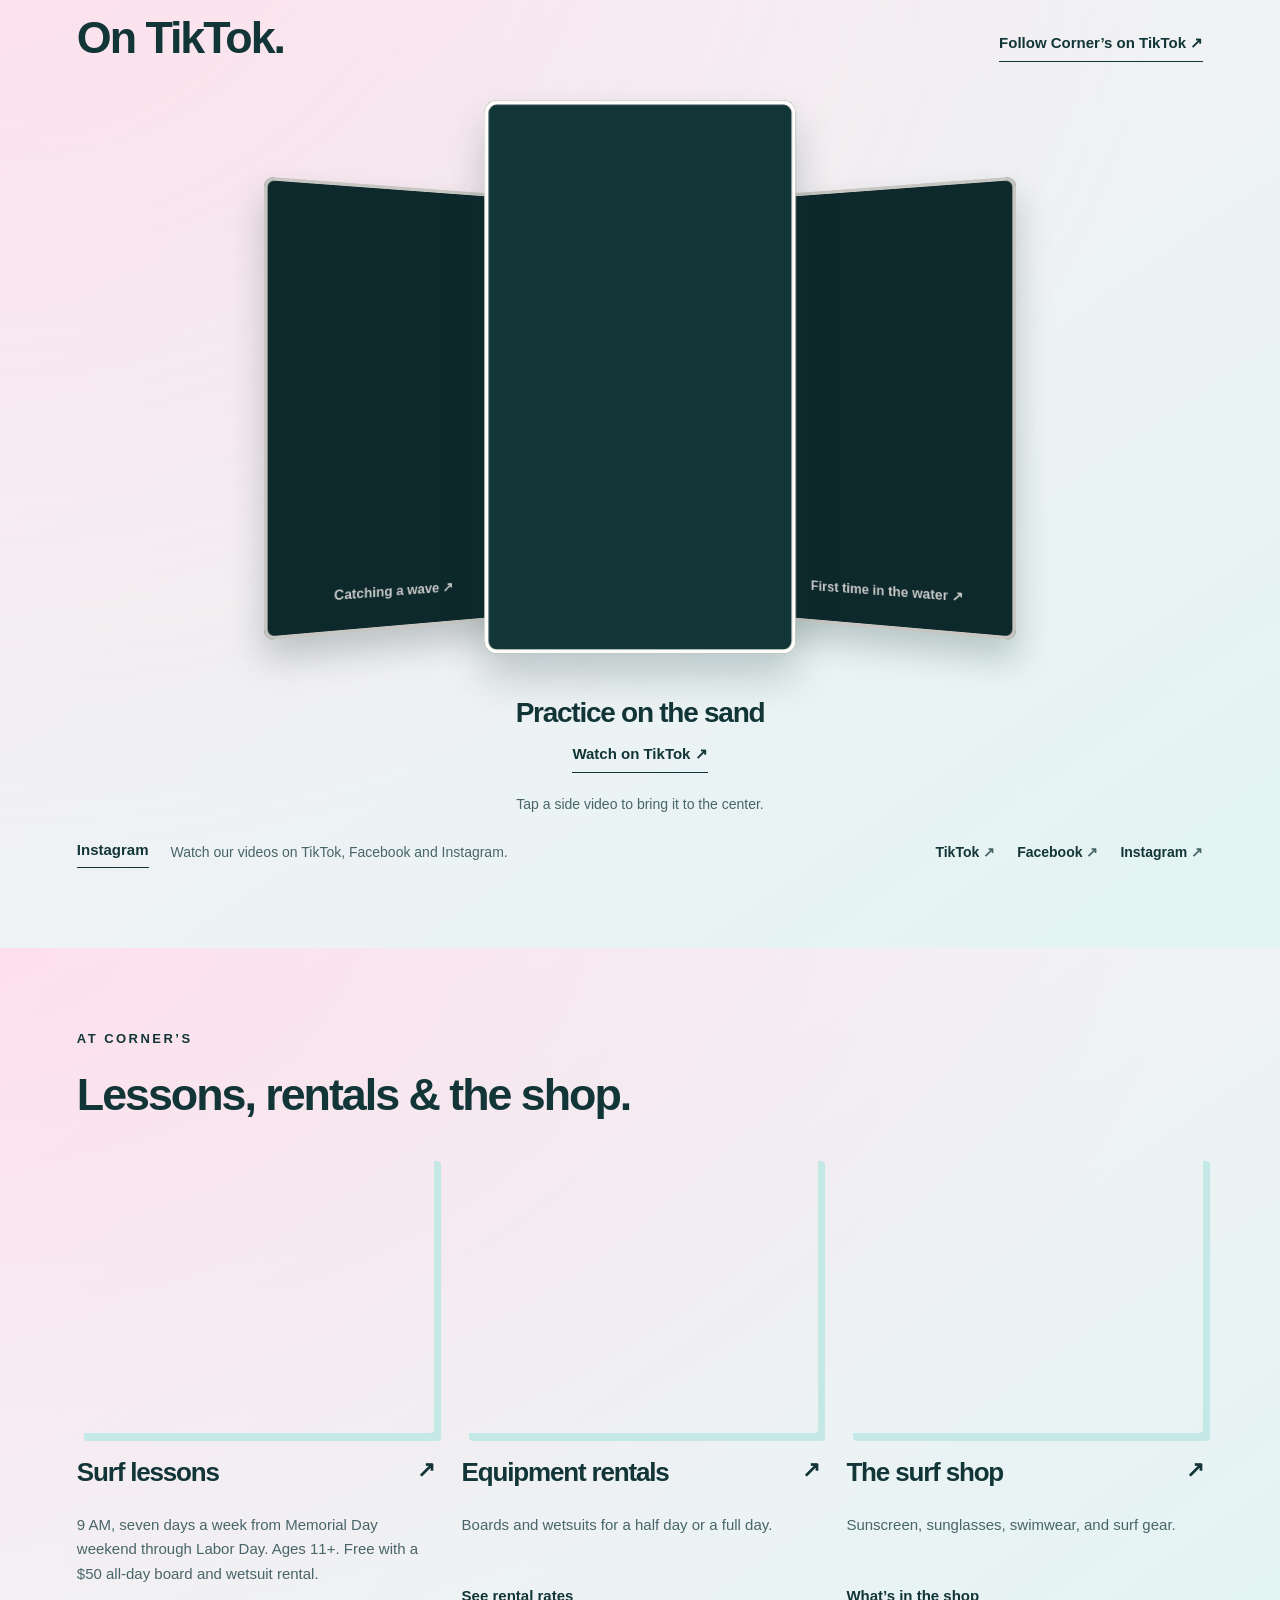
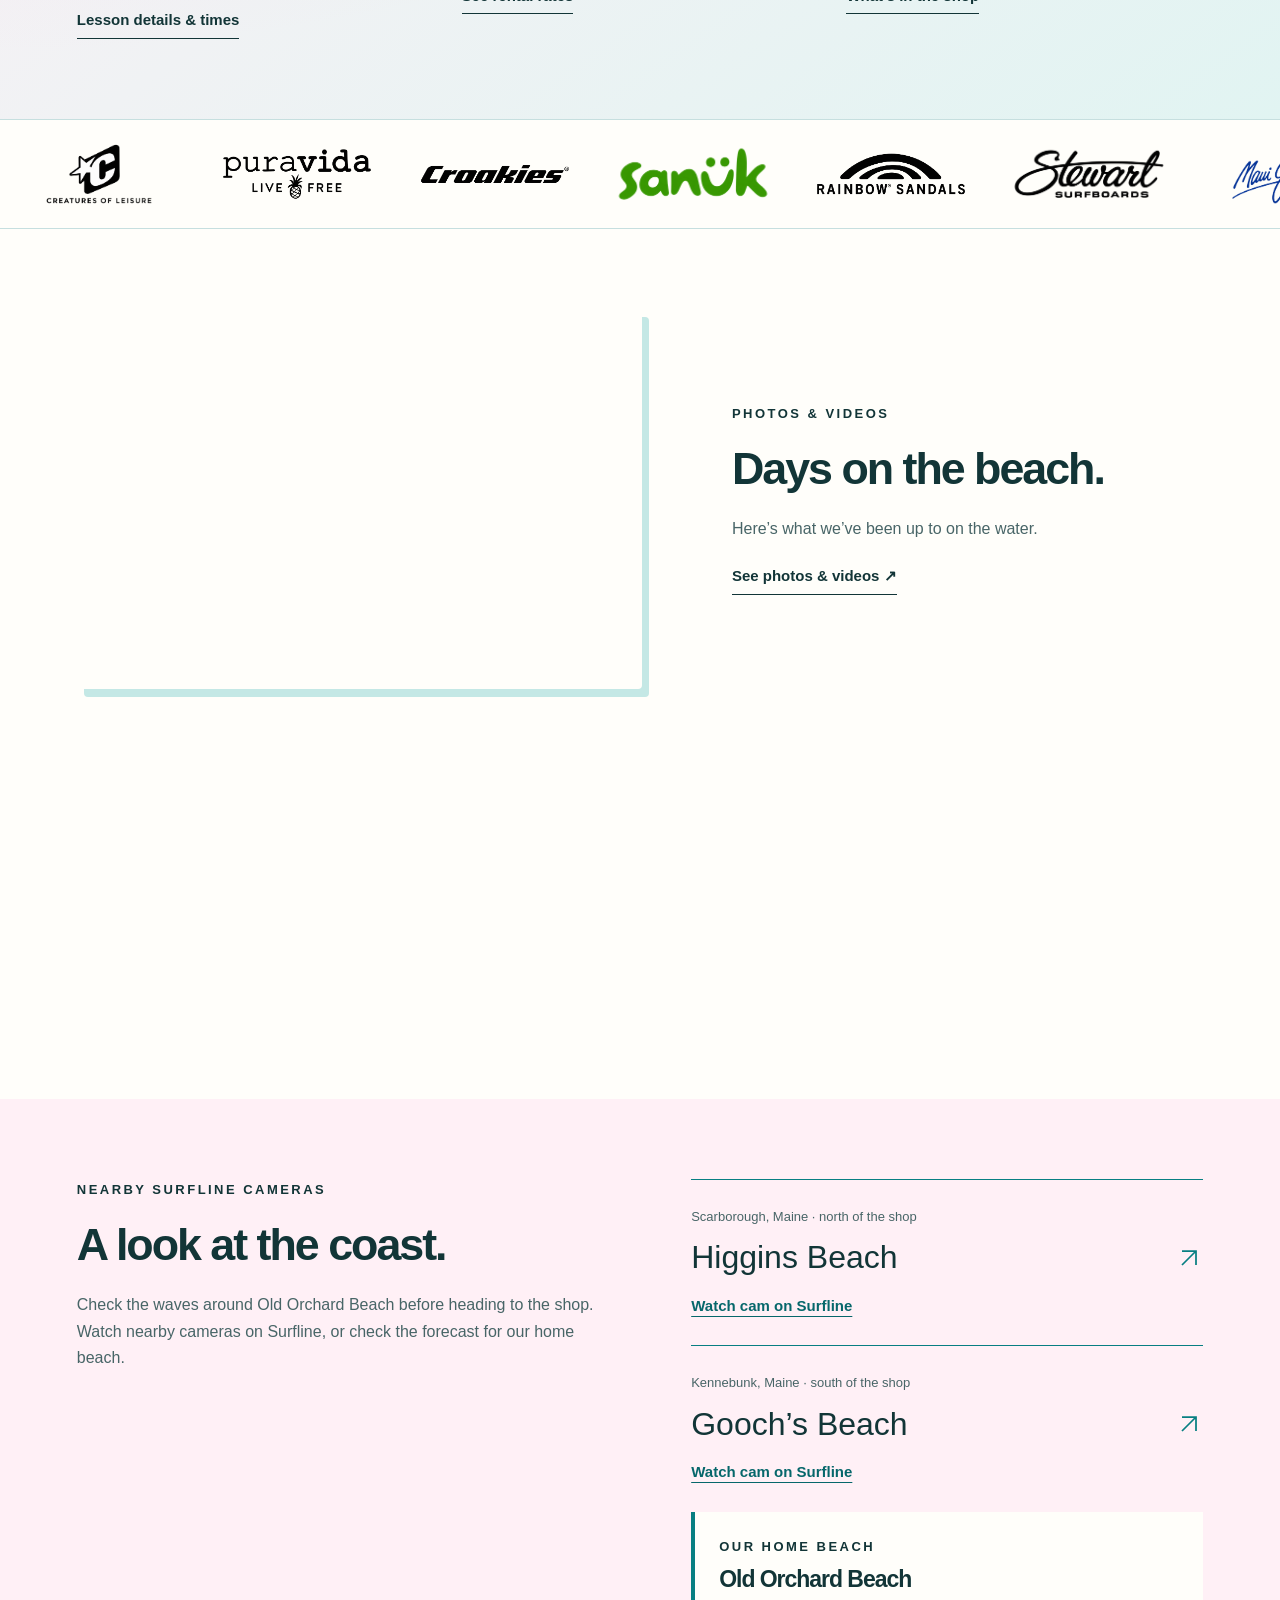
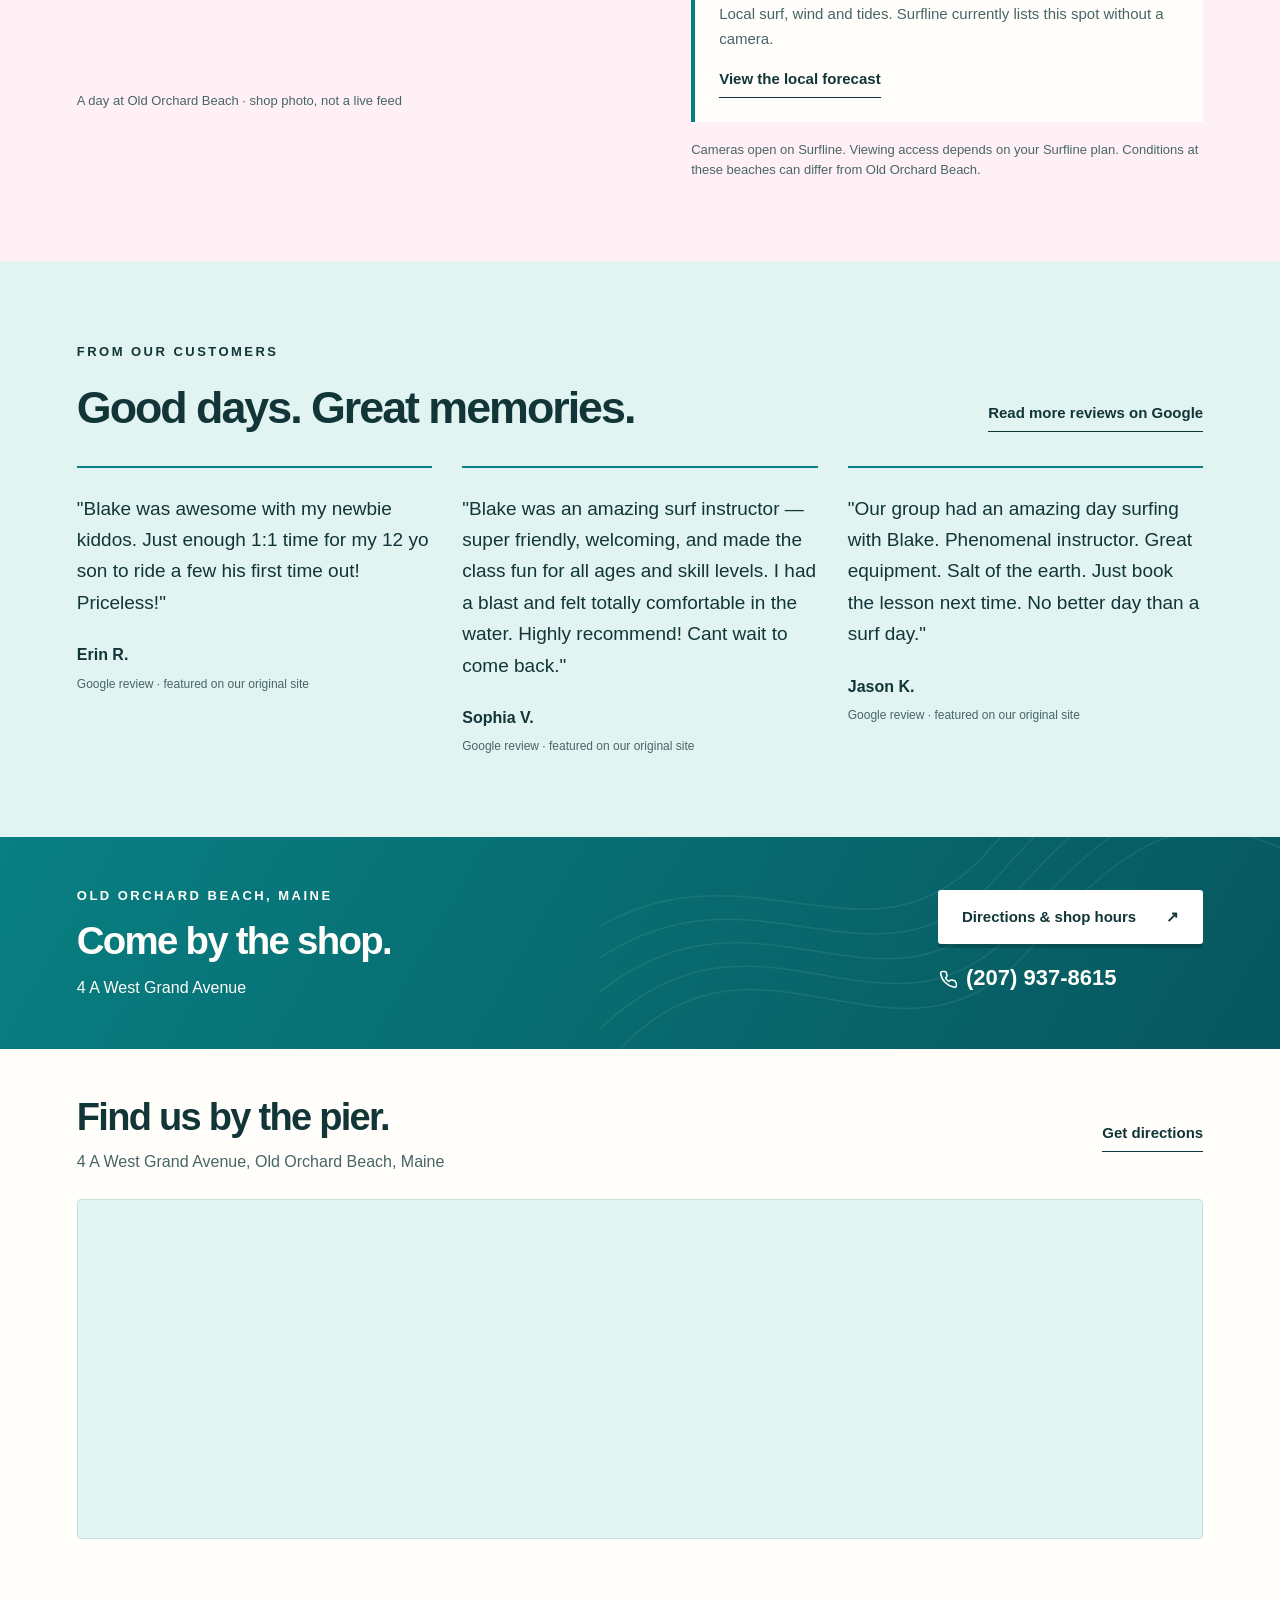
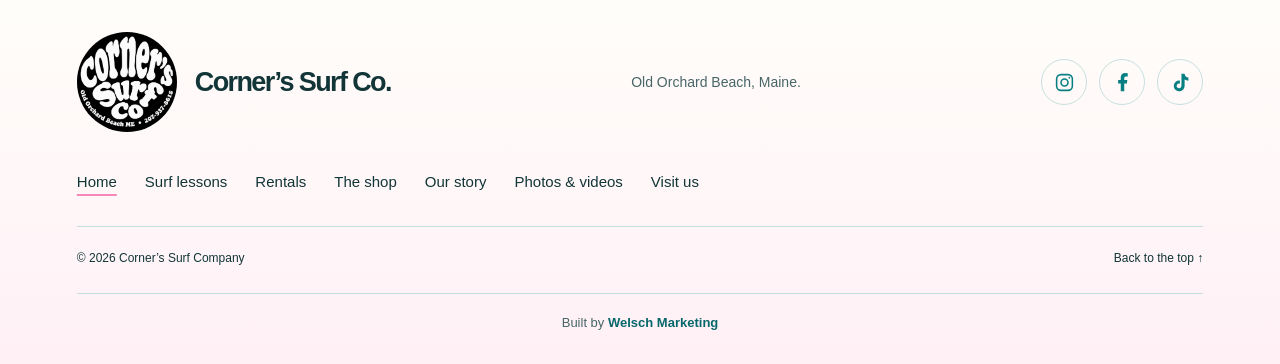
==== commit 7886c725: "Add nearby Surfline camera links and local forecast to homepage" ====
--- a/index.html
+++ b/index.html
@@ -1,6 +1,6 @@
 <!doctype html>
 <html lang="en">
-<head><meta charset="UTF-8"><meta http-equiv="Content-Security-Policy" content="default-src 'none'; script-src 'self' 'sha256-tU39N0XHmv1nkTEMauNZ9W6alVHVfqtB4sqjBTwZ1ns='; style-src 'self'; img-src 'self'; media-src 'self'; frame-src https://www.tiktok.com https://www.google.com; object-src 'none'; base-uri 'none'; form-action 'none'"><meta name="referrer" content="strict-origin-when-cross-origin"><meta name="viewport" content="width=device-width, initial-scale=1"><meta name="description" content="Learn to surf in Old Orchard Beach, Maine. Free group lessons with a $50 all-day board and wetsuit rental. Ages 11+. Call Corner’s at (207) 937-8615."><meta name="theme-color" content="#087f82"><title>Surf Lessons &amp; Surf Shop in Old Orchard Beach | Corner’s</title><link rel="icon" href="assets/corners-logo.png"><link rel="stylesheet" href="styles.css?v=booking-note-1"><script src="script.js?v=brand-strip-2" defer></script>
+<head><meta charset="UTF-8"><meta http-equiv="Content-Security-Policy" content="default-src 'none'; script-src 'self' 'sha256-tU39N0XHmv1nkTEMauNZ9W6alVHVfqtB4sqjBTwZ1ns='; style-src 'self'; img-src 'self'; media-src 'self'; frame-src https://www.tiktok.com https://www.google.com; object-src 'none'; base-uri 'none'; form-action 'none'"><meta name="referrer" content="strict-origin-when-cross-origin"><meta name="viewport" content="width=device-width, initial-scale=1"><meta name="description" content="Learn to surf in Old Orchard Beach, Maine. Free group lessons with a $50 all-day board and wetsuit rental. Ages 11+. Call Corner’s at (207) 937-8615."><meta name="theme-color" content="#087f82"><title>Surf Lessons &amp; Surf Shop in Old Orchard Beach | Corner’s</title><link rel="icon" href="assets/corners-logo.png"><link rel="stylesheet" href="styles.css?v=surf-cams-1"><script src="script.js?v=brand-strip-2" defer></script>
 <link rel="canonical" href="https://cornerssurf.com/">
 <meta name="robots" content="index,follow,max-image-preview:large">
 <meta property="og:type" content="website">
@@ -53,7 +53,12 @@
 </section>
 
 <section class="gallery-teaser section"><img src="assets/photos/surf-8376.jpg" alt="Four surfers sitting on their boards on a sunny day." width="900" height="675" loading="lazy" decoding="async"><div><p class="eyebrow">Photos & videos</p><h2>Days on the beach.</h2><p>Here’s what we’ve been up to on the water.</p><a class="text-link" href="gallery.html">See photos & videos <span aria-hidden="true"><span class="mobile-decoration" aria-hidden="true">↗</span></span></a></div></section>
-<div class="beach-photo-strip section"><a href="gallery.html"><img src="assets/photos/surf-8390.jpg" alt="Friends smiling on surfboards in the ocean." width="1200" height="900" loading="lazy" decoding="async"></a><a href="gallery.html"><img src="assets/photos/surf-8393.jpg" alt="Learning on the sand before heading into the water." width="1200" height="900" loading="lazy" decoding="async"></a><a href="gallery.html"><img src="assets/photos/surf-8385.jpg" alt="Three surfers enjoying a sunny day beside the pier." width="1200" height="900" loading="lazy" decoding="async"></a></div><section class="surf-report section" aria-labelledby="surf-report-title"><img src="assets/photos/surf-8381.jpg" alt="A surfer riding a wave at Old Orchard Beach." width="1200" height="900" loading="lazy" decoding="async"><div><p class="eyebrow">Before you paddle out</p><h2 id="surf-report-title">Check the surf.</h2><p>See the Old Orchard Beach surf report and forecast on Surfline, then call us to plan your day on the water.</p><a class="button" href="https://www.surfline.com/surf-report/old-orchard-beach/5842041f4e65fad6a77089df" target="_blank" rel="noopener noreferrer">View the Surfline report</a></div></section><section class="customer-reviews section" aria-labelledby="reviews-title"><div class="section-heading"><div><p class="eyebrow">From our customers</p><h2 id="reviews-title">Good days. Great memories.</h2></div><a class="text-link" href="https://www.google.com/maps?cid=18280339297402584955" target="_blank" rel="noopener noreferrer">Read more reviews on Google</a></div><div class="review-grid"><figure><blockquote>"Blake was awesome with my newbie kiddos. Just enough 1:1 time for my 12 yo son to ride a few his first time out! Priceless!"</blockquote><figcaption>Erin R.<span>Google review · featured on our original site</span></figcaption></figure><figure><blockquote>"Blake was an amazing surf instructor — super friendly, welcoming, and made the class fun for all ages and skill levels. I had a blast and felt totally comfortable in the water. Highly recommend! Cant wait to come back."</blockquote><figcaption>Sophia V.<span>Google review · featured on our original site</span></figcaption></figure><figure><blockquote>"Our group had an amazing day surfing with Blake. Phenomenal instructor. Great equipment. Salt of the earth. Just book the lesson next time. No better day than a surf day."</blockquote><figcaption>Jason K.<span>Google review · featured on our original site</span></figcaption></figure></div></section></main>
+<div class="beach-photo-strip section"><a href="gallery.html"><img src="assets/photos/surf-8390.jpg" alt="Friends smiling on surfboards in the ocean." width="1200" height="900" loading="lazy" decoding="async"></a><a href="gallery.html"><img src="assets/photos/surf-8393.jpg" alt="Learning on the sand before heading into the water." width="1200" height="900" loading="lazy" decoding="async"></a><a href="gallery.html"><img src="assets/photos/surf-8385.jpg" alt="Three surfers enjoying a sunny day beside the pier." width="1200" height="900" loading="lazy" decoding="async"></a></div><section class="surf-cams section" id="surf-cams" aria-labelledby="surf-cams-title">
+<div class="surf-cams-intro"><p class="eyebrow">Nearby Surfline cameras</p><h2 id="surf-cams-title">A look at the coast.</h2><p>Check the waves around Old Orchard Beach before heading to the shop. Watch nearby cameras on Surfline, or check the forecast for our home beach.</p><figure class="surf-cams-photo"><img src="assets/photos/surf-8381.jpg" alt="A surfer riding a wave beside Old Orchard Beach." width="1200" height="900" loading="lazy" decoding="async"><figcaption>A day at Old Orchard Beach · shop photo, not a live feed</figcaption></figure></div>
+<div class="surf-cams-links"><a class="surf-cam-link" href="https://www.surfline.com/surf-report/higgins-beach/5842041f4e65fad6a77089dc" target="_blank" rel="noopener noreferrer"><span class="surf-cam-meta">Scarborough, Maine · north of the shop</span><span class="surf-cam-name">Higgins Beach<svg aria-hidden="true" viewBox="0 0 24 24" fill="none" stroke="currentColor" stroke-width="1.5"><path d="M6 18 18 6M6 6h12v12"/></svg></span><span class="surf-cam-action">Watch cam on Surfline <span class="visually-hidden">(opens in a new tab)</span></span></a>
+<a class="surf-cam-link" href="https://www.surfline.com/surf-report/gooch-s-beach/5842041f4e65fad6a77089e0" target="_blank" rel="noopener noreferrer"><span class="surf-cam-meta">Kennebunk, Maine · south of the shop</span><span class="surf-cam-name">Gooch’s Beach<svg aria-hidden="true" viewBox="0 0 24 24" fill="none" stroke="currentColor" stroke-width="1.5"><path d="M6 18 18 6M6 6h12v12"/></svg></span><span class="surf-cam-action">Watch cam on Surfline <span class="visually-hidden">(opens in a new tab)</span></span></a>
+<div class="surf-cams-local"><p class="eyebrow">Our home beach</p><h3>Old Orchard Beach</h3><p>Local surf, wind and tides. Surfline currently lists this spot without a camera.</p><a class="text-link" href="https://www.surfline.com/surf-report/old-orchard-beach/5842041f4e65fad6a77089df" target="_blank" rel="noopener noreferrer">View the local forecast <span class="visually-hidden">(opens in a new tab)</span></a></div><p class="surf-cams-note">Cameras open on Surfline. Viewing access depends on your Surfline plan. Conditions at these beaches can differ from Old Orchard Beach.</p></div>
+</section><section class="customer-reviews section" aria-labelledby="reviews-title"><div class="section-heading"><div><p class="eyebrow">From our customers</p><h2 id="reviews-title">Good days. Great memories.</h2></div><a class="text-link" href="https://www.google.com/maps?cid=18280339297402584955" target="_blank" rel="noopener noreferrer">Read more reviews on Google</a></div><div class="review-grid"><figure><blockquote>"Blake was awesome with my newbie kiddos. Just enough 1:1 time for my 12 yo son to ride a few his first time out! Priceless!"</blockquote><figcaption>Erin R.<span>Google review · featured on our original site</span></figcaption></figure><figure><blockquote>"Blake was an amazing surf instructor — super friendly, welcoming, and made the class fun for all ages and skill levels. I had a blast and felt totally comfortable in the water. Highly recommend! Cant wait to come back."</blockquote><figcaption>Sophia V.<span>Google review · featured on our original site</span></figcaption></figure><figure><blockquote>"Our group had an amazing day surfing with Blake. Phenomenal instructor. Great equipment. Salt of the earth. Just book the lesson next time. No better day than a surf day."</blockquote><figcaption>Jason K.<span>Google review · featured on our original site</span></figcaption></figure></div></section></main>
 <aside class="visit-strip section" aria-label="Visit or call Corner’s"><div><p class="eyebrow">Old Orchard Beach, Maine</p><h2>Come by the shop.</h2><p>4 A West Grand Avenue</p></div><div class="visit-actions"><a class="button light" href="contact.html">Directions & shop hours <span aria-hidden="true"><span class="mobile-decoration" aria-hidden="true">↗</span></span></a><a class="visit-phone" href="tel:+12079378615"><svg class="phone-icon" viewBox="0 0 24 24" fill="none" stroke="currentColor" stroke-width="1.8" stroke-linecap="round" stroke-linejoin="round" aria-hidden="true" focusable="false"><path d="M22 16.9v3a2 2 0 0 1-2.2 2A19.8 19.8 0 0 1 3.1 5.2 2 2 0 0 1 5.1 3h3a2 2 0 0 1 2 1.7c.1 1 .4 2 .7 2.9a2 2 0 0 1-.5 2.1L9 11a16 16 0 0 0 4 4l1.3-1.3a2 2 0 0 1 2.1-.5c.9.3 1.9.6 2.9.7a2 2 0 0 1 1.7 2z"/></svg>(207) 937-8615</a></div></aside>
 <section class="footer-map section" aria-labelledby="footer-map-title">
   <div class="footer-map-heading"><div><h2 id="footer-map-title">Find us by the pier.</h2><p>4 A West Grand Avenue, Old Orchard Beach, Maine</p></div><a class="text-link" href="https://www.google.com/maps?cid=18280339297402584955" target="_blank" rel="noopener noreferrer">Get directions</a></div>
--- a/styles.css
+++ b/styles.css
@@ -188,3 +188,15 @@
 
 .hero-copy>p.hero-booking-note{font-size:16px;line-height:1.6;max-width:460px;margin:22px 0 18px}.hero-copy .hero-booking-note+.hero-lesson-details{margin-top:0}
 @media(max-width:700px){.hero-copy>p.hero-booking-note{font-size:15px;margin-top:20px}}
+
+/* Nearby Surfline cameras: photo context, two destinations, local forecast. */
+.surf-cams{display:grid;grid-template-columns:1.05fr 1fr;gap:clamp(30px,6vw,90px);background:var(--sand);align-items:start}
+.surf-cams-intro>p:not(.eyebrow){max-width:520px;color:var(--muted)}
+.surf-cams-photo{margin:28px 0 0}.surf-cams-photo img{display:block;width:100%;height:280px;object-fit:cover;border-radius:4px}.surf-cams-photo figcaption{font-size:13px;color:var(--muted);margin-top:10px}
+.surf-cam-link{display:block;padding:26px 0;color:var(--ink);text-decoration:none;border-top:1px solid var(--ocean)}
+.surf-cam-meta{display:block;font-size:13px;color:var(--muted)}.surf-cam-name{display:flex;align-items:center;justify-content:space-between;gap:16px;font-family:"Arial Rounded MT Bold","Trebuchet MS",sans-serif;font-size:clamp(25px,2.5vw,36px);line-height:1.3;margin:10px 0 14px}.surf-cam-name svg{width:28px;height:28px;flex-shrink:0;color:var(--ocean)}
+.surf-cam-action{font-size:15px;font-weight:600;color:var(--teal-hover);text-decoration:underline;text-underline-offset:5px}.surf-cam-link:hover .surf-cam-action{color:var(--ink)}.surf-cam-link:focus-visible{outline:3px solid var(--ocean);outline-offset:6px}.surf-cam-link:active{background:var(--sea)}
+.surf-cams-local{padding:24px;background:var(--paper);border-left:4px solid var(--ocean)}.surf-cams-local .eyebrow{margin-bottom:10px}.surf-cams-local h3{margin:0 0 10px;font-size:23px}.surf-cams-local p:not(.eyebrow){font-size:15px;color:var(--muted);margin-bottom:14px}.surf-cams-note{font-size:13px;line-height:1.6;color:var(--muted);margin:18px 0 0}
+@media(max-width:700px){.surf-cams{grid-template-columns:1fr;gap:28px}.surf-cams-photo img{height:220px}.surf-cam-name{font-size:28px}.surf-cam-link{padding:22px 0}.surf-cams-local{padding:20px}}
+
+.visually-hidden{position:absolute;width:1px;height:1px;padding:0;margin:-1px;overflow:hidden;clip-path:inset(50%);white-space:nowrap;border:0}
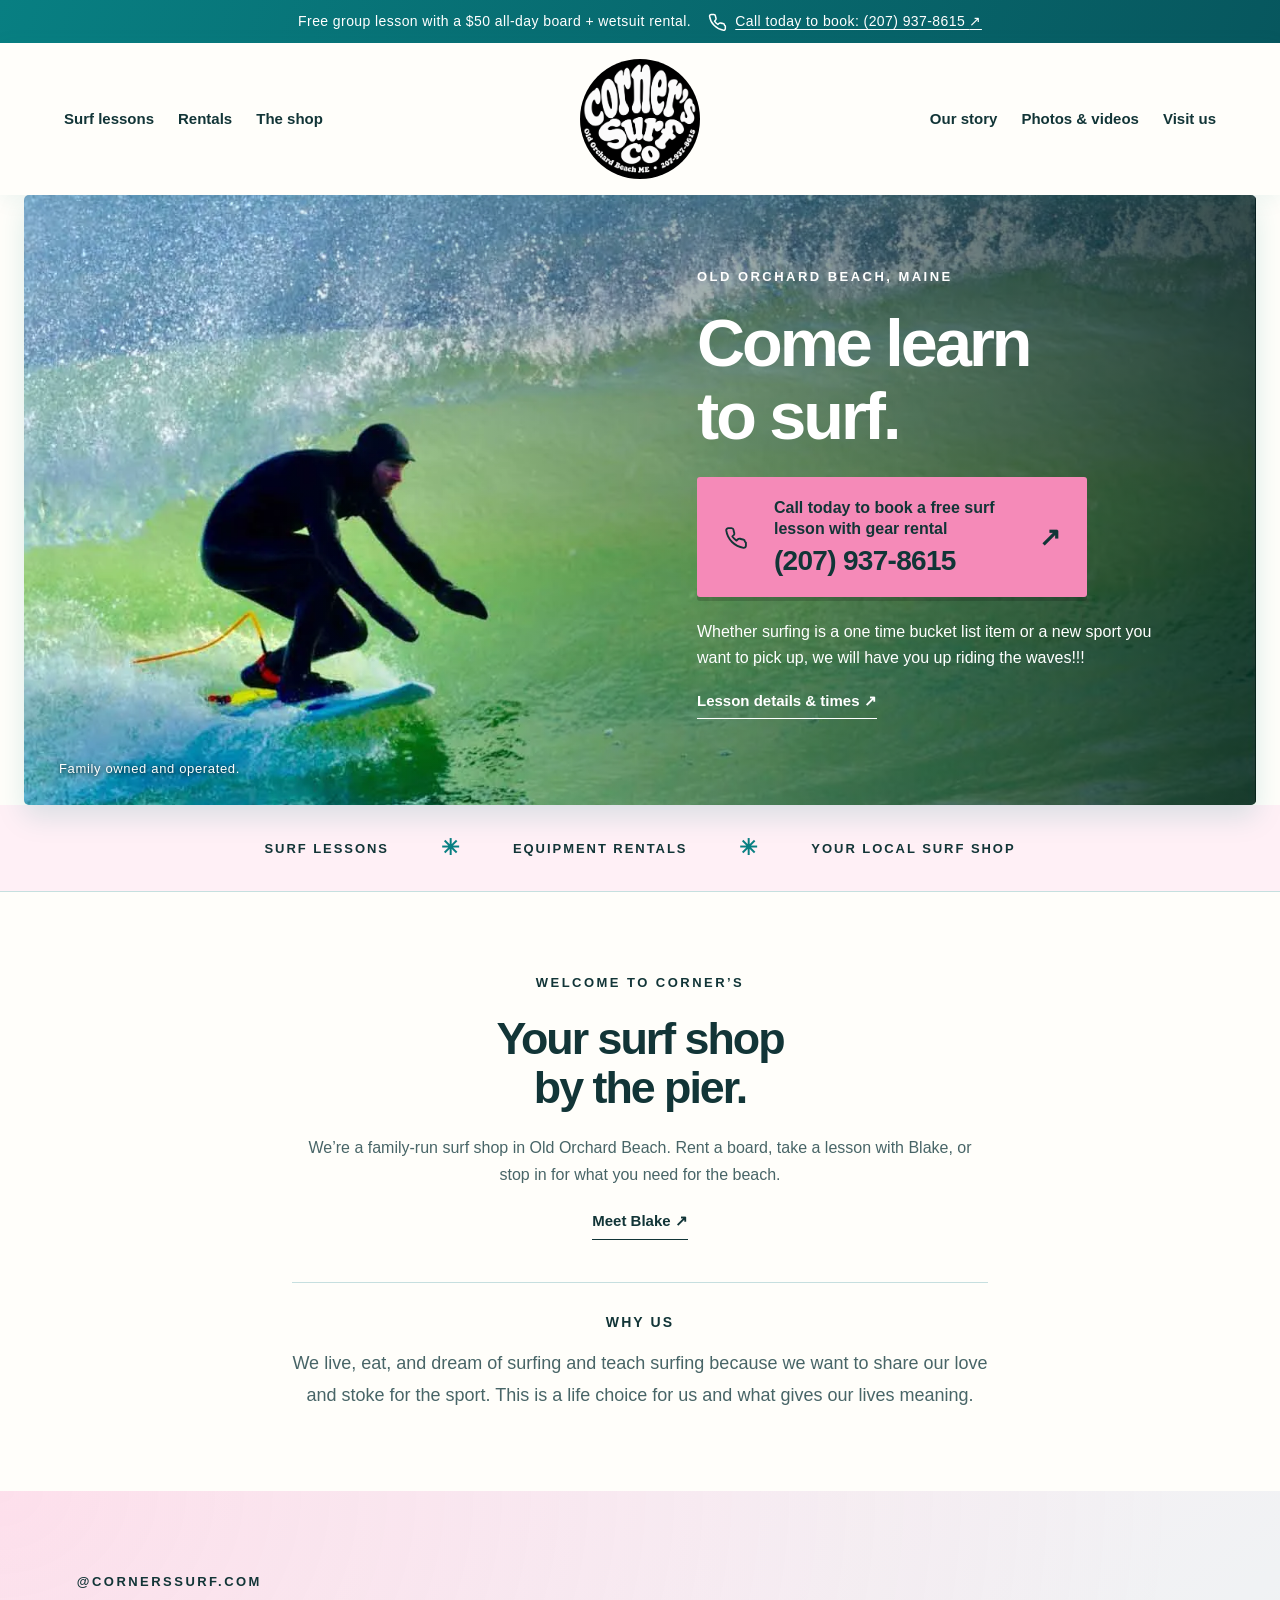
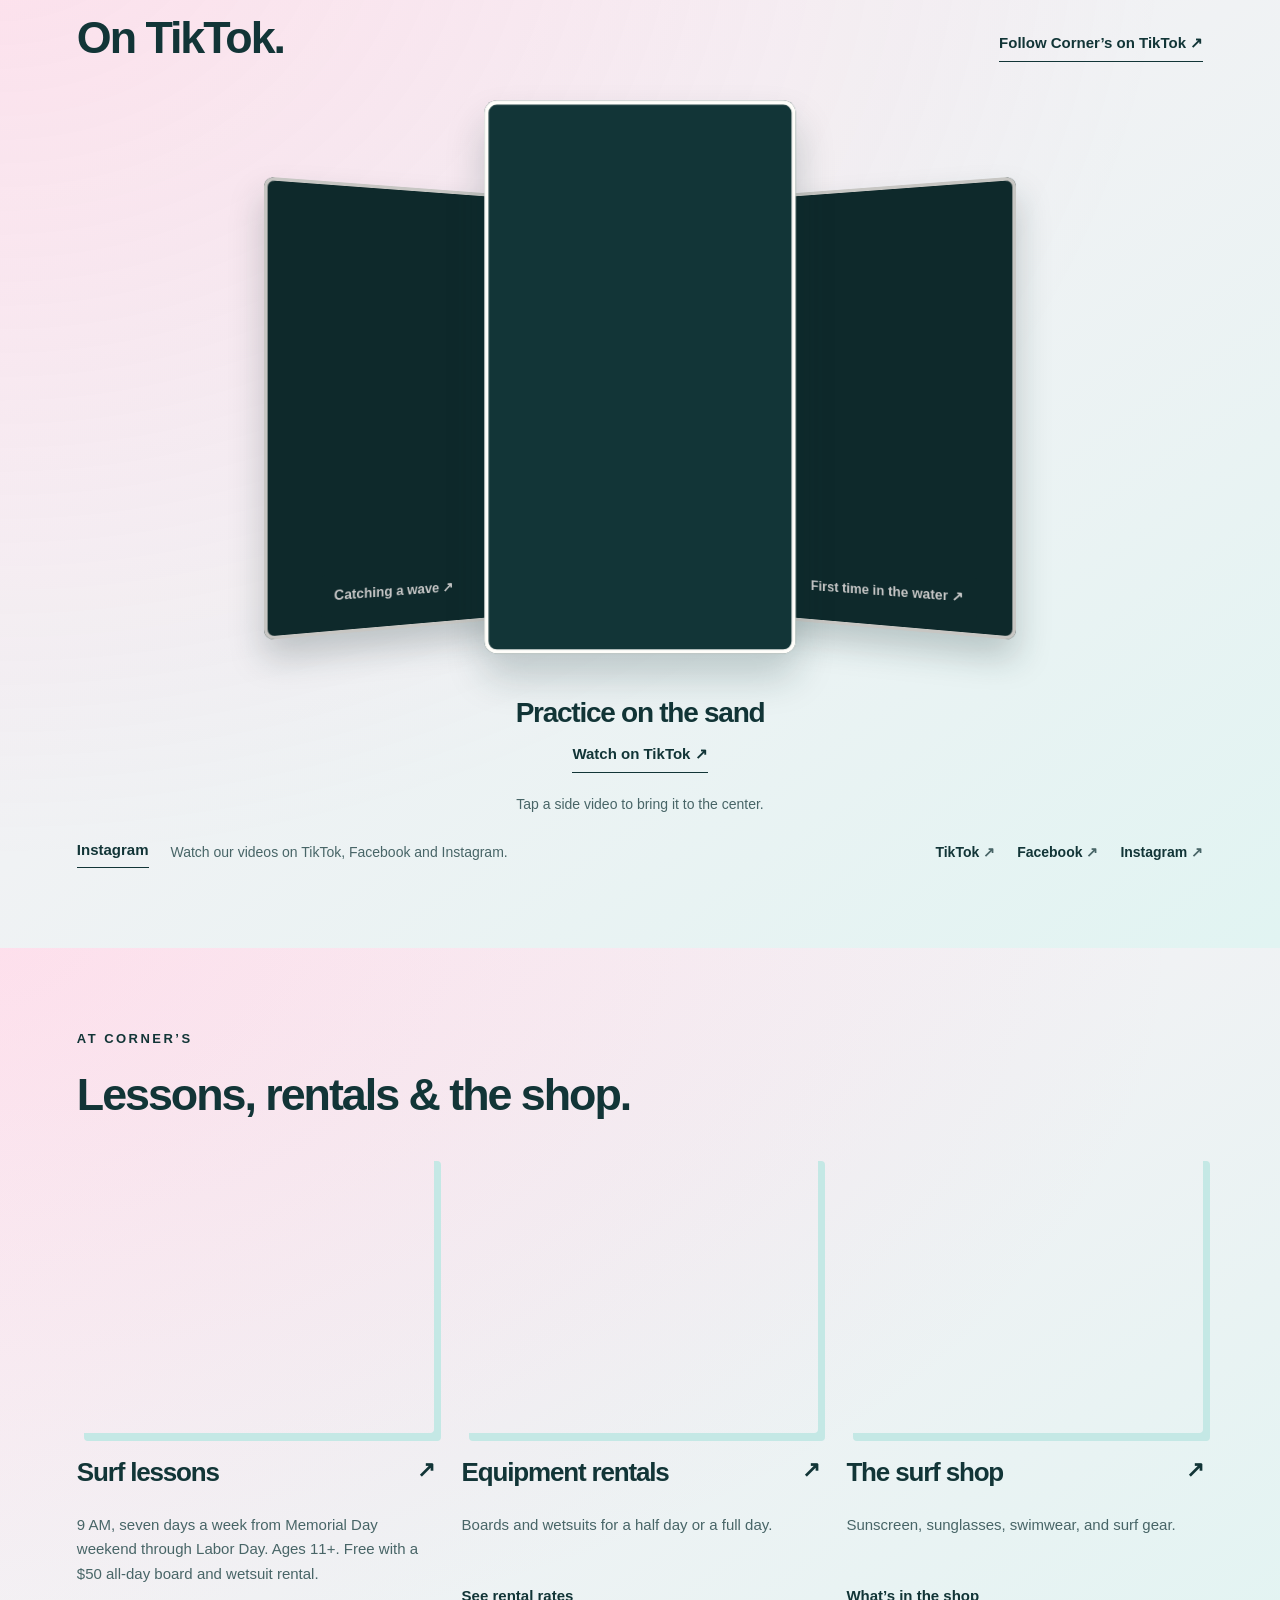
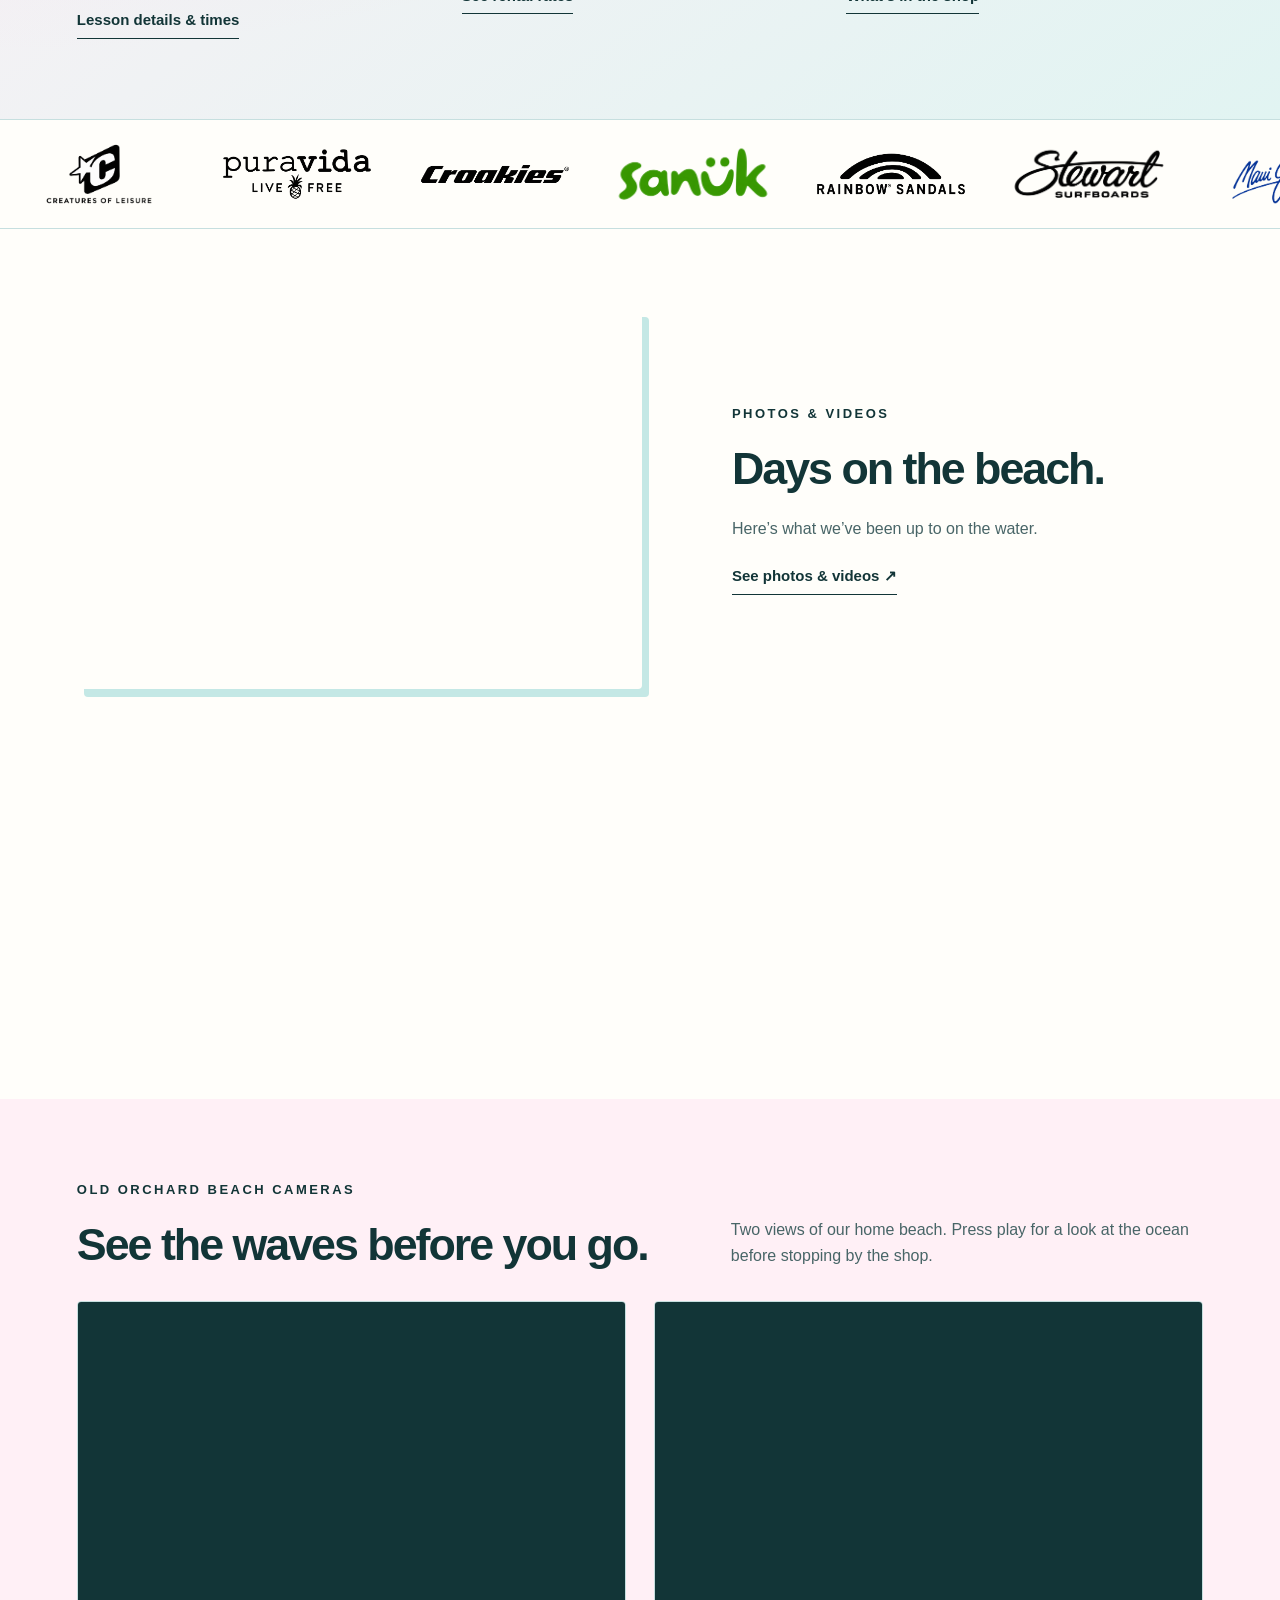
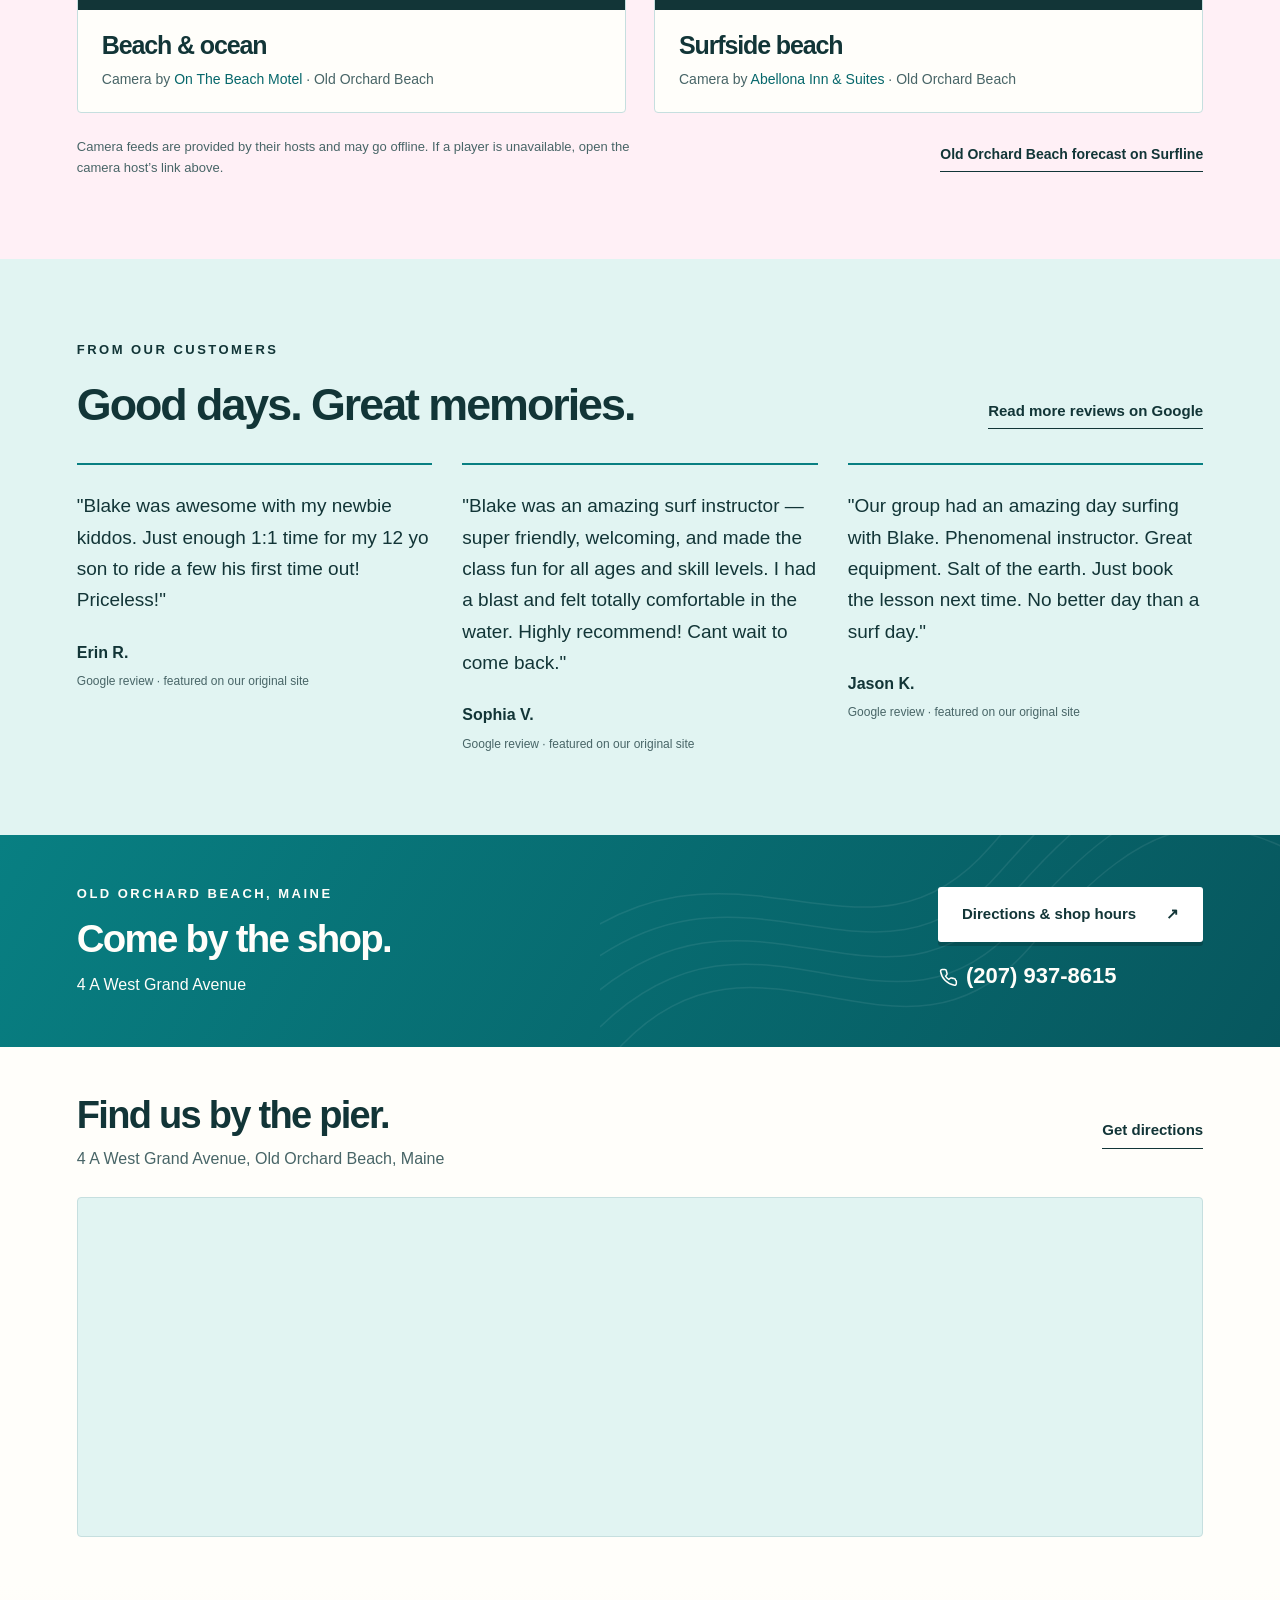
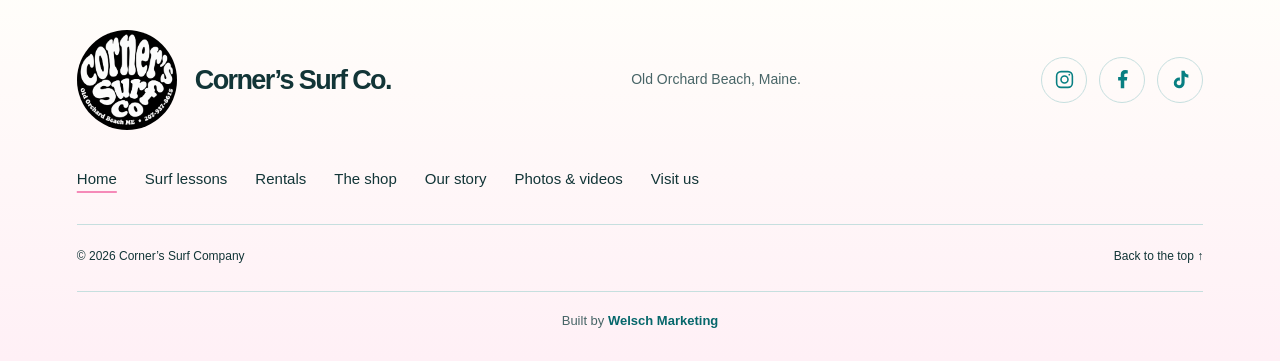
==== commit 50635382: "Embed two local Old Orchard Beach cameras on homepage" ====
--- a/index.html
+++ b/index.html
@@ -1,6 +1,6 @@
 <!doctype html>
 <html lang="en">
-<head><meta charset="UTF-8"><meta http-equiv="Content-Security-Policy" content="default-src 'none'; script-src 'self' 'sha256-tU39N0XHmv1nkTEMauNZ9W6alVHVfqtB4sqjBTwZ1ns='; style-src 'self'; img-src 'self'; media-src 'self'; frame-src https://www.tiktok.com https://www.google.com; object-src 'none'; base-uri 'none'; form-action 'none'"><meta name="referrer" content="strict-origin-when-cross-origin"><meta name="viewport" content="width=device-width, initial-scale=1"><meta name="description" content="Learn to surf in Old Orchard Beach, Maine. Free group lessons with a $50 all-day board and wetsuit rental. Ages 11+. Call Corner’s at (207) 937-8615."><meta name="theme-color" content="#087f82"><title>Surf Lessons &amp; Surf Shop in Old Orchard Beach | Corner’s</title><link rel="icon" href="assets/corners-logo.png"><link rel="stylesheet" href="styles.css?v=surf-cams-1"><script src="script.js?v=brand-strip-2" defer></script>
+<head><meta charset="UTF-8"><meta http-equiv="Content-Security-Policy" content="default-src 'none'; script-src 'self' 'sha256-tU39N0XHmv1nkTEMauNZ9W6alVHVfqtB4sqjBTwZ1ns='; style-src 'self'; img-src 'self'; media-src 'self'; frame-src https://www.tiktok.com https://www.google.com https://www.youtube.com https://g1.ipcamlive.com; object-src 'none'; base-uri 'none'; form-action 'none'"><meta name="referrer" content="strict-origin-when-cross-origin"><meta name="viewport" content="width=device-width, initial-scale=1"><meta name="description" content="Learn to surf in Old Orchard Beach, Maine. Free group lessons with a $50 all-day board and wetsuit rental. Ages 11+. Call Corner’s at (207) 937-8615."><meta name="theme-color" content="#087f82"><title>Surf Lessons &amp; Surf Shop in Old Orchard Beach | Corner’s</title><link rel="icon" href="assets/corners-logo.png"><link rel="stylesheet" href="styles.css?v=beach-cams-2"><script src="script.js?v=brand-strip-2" defer></script>
 <link rel="canonical" href="https://cornerssurf.com/">
 <meta name="robots" content="index,follow,max-image-preview:large">
 <meta property="og:type" content="website">
@@ -54,10 +54,12 @@
 
 <section class="gallery-teaser section"><img src="assets/photos/surf-8376.jpg" alt="Four surfers sitting on their boards on a sunny day." width="900" height="675" loading="lazy" decoding="async"><div><p class="eyebrow">Photos & videos</p><h2>Days on the beach.</h2><p>Here’s what we’ve been up to on the water.</p><a class="text-link" href="gallery.html">See photos & videos <span aria-hidden="true"><span class="mobile-decoration" aria-hidden="true">↗</span></span></a></div></section>
 <div class="beach-photo-strip section"><a href="gallery.html"><img src="assets/photos/surf-8390.jpg" alt="Friends smiling on surfboards in the ocean." width="1200" height="900" loading="lazy" decoding="async"></a><a href="gallery.html"><img src="assets/photos/surf-8393.jpg" alt="Learning on the sand before heading into the water." width="1200" height="900" loading="lazy" decoding="async"></a><a href="gallery.html"><img src="assets/photos/surf-8385.jpg" alt="Three surfers enjoying a sunny day beside the pier." width="1200" height="900" loading="lazy" decoding="async"></a></div><section class="surf-cams section" id="surf-cams" aria-labelledby="surf-cams-title">
-<div class="surf-cams-intro"><p class="eyebrow">Nearby Surfline cameras</p><h2 id="surf-cams-title">A look at the coast.</h2><p>Check the waves around Old Orchard Beach before heading to the shop. Watch nearby cameras on Surfline, or check the forecast for our home beach.</p><figure class="surf-cams-photo"><img src="assets/photos/surf-8381.jpg" alt="A surfer riding a wave beside Old Orchard Beach." width="1200" height="900" loading="lazy" decoding="async"><figcaption>A day at Old Orchard Beach · shop photo, not a live feed</figcaption></figure></div>
-<div class="surf-cams-links"><a class="surf-cam-link" href="https://www.surfline.com/surf-report/higgins-beach/5842041f4e65fad6a77089dc" target="_blank" rel="noopener noreferrer"><span class="surf-cam-meta">Scarborough, Maine · north of the shop</span><span class="surf-cam-name">Higgins Beach<svg aria-hidden="true" viewBox="0 0 24 24" fill="none" stroke="currentColor" stroke-width="1.5"><path d="M6 18 18 6M6 6h12v12"/></svg></span><span class="surf-cam-action">Watch cam on Surfline <span class="visually-hidden">(opens in a new tab)</span></span></a>
-<a class="surf-cam-link" href="https://www.surfline.com/surf-report/gooch-s-beach/5842041f4e65fad6a77089e0" target="_blank" rel="noopener noreferrer"><span class="surf-cam-meta">Kennebunk, Maine · south of the shop</span><span class="surf-cam-name">Gooch’s Beach<svg aria-hidden="true" viewBox="0 0 24 24" fill="none" stroke="currentColor" stroke-width="1.5"><path d="M6 18 18 6M6 6h12v12"/></svg></span><span class="surf-cam-action">Watch cam on Surfline <span class="visually-hidden">(opens in a new tab)</span></span></a>
-<div class="surf-cams-local"><p class="eyebrow">Our home beach</p><h3>Old Orchard Beach</h3><p>Local surf, wind and tides. Surfline currently lists this spot without a camera.</p><a class="text-link" href="https://www.surfline.com/surf-report/old-orchard-beach/5842041f4e65fad6a77089df" target="_blank" rel="noopener noreferrer">View the local forecast <span class="visually-hidden">(opens in a new tab)</span></a></div><p class="surf-cams-note">Cameras open on Surfline. Viewing access depends on your Surfline plan. Conditions at these beaches can differ from Old Orchard Beach.</p></div>
+<div class="surf-cams-heading"><div><p class="eyebrow">Old Orchard Beach cameras</p><h2 id="surf-cams-title">See the waves before you go.</h2></div><p>Two views of our home beach. Press play for a look at the ocean before stopping by the shop.</p></div>
+<div class="surf-cams-players">
+<article class="beach-cam"><div class="beach-cam-player"><iframe src="https://g1.ipcamlive.com/player/player.php?alias=69fde6d6903e5&amp;autoplay=0&amp;mute=1" title="Old Orchard Beach camera from On The Beach Motel" loading="lazy" allow="autoplay; fullscreen; picture-in-picture" allowfullscreen referrerpolicy="strict-origin-when-cross-origin"></iframe></div><div class="beach-cam-caption"><h3>Beach &amp; ocean</h3><p>Camera by <a href="https://onthebeachmotel.com/old-orchard-beach-motel-live-webcam/" target="_blank" rel="noopener noreferrer">On The Beach Motel<span class="visually-hidden"> (opens in a new tab)</span></a> · Old Orchard Beach</p></div></article>
+<article class="beach-cam"><div class="beach-cam-player"><iframe src="https://www.youtube.com/embed/HSQpqIWLViI?playsinline=1" title="Old Orchard Beach camera from Abellona Inn" loading="lazy" allow="accelerometer; autoplay; clipboard-write; encrypted-media; gyroscope; picture-in-picture; fullscreen" allowfullscreen referrerpolicy="strict-origin-when-cross-origin"></iframe></div><div class="beach-cam-caption"><h3>Surfside beach</h3><p>Camera by <a href="https://abellonainn.com/webcam/" target="_blank" rel="noopener noreferrer">Abellona Inn &amp; Suites<span class="visually-hidden"> (opens in a new tab)</span></a> · Old Orchard Beach</p></div></article>
+</div>
+<div class="surf-cams-footer"><p>Camera feeds are provided by their hosts and may go offline. If a player is unavailable, open the camera host’s link above.</p><a class="text-link" href="https://www.surfline.com/surf-report/old-orchard-beach/5842041f4e65fad6a77089df" target="_blank" rel="noopener noreferrer">Old Orchard Beach forecast on Surfline<span class="visually-hidden"> (opens in a new tab)</span></a></div>
 </section><section class="customer-reviews section" aria-labelledby="reviews-title"><div class="section-heading"><div><p class="eyebrow">From our customers</p><h2 id="reviews-title">Good days. Great memories.</h2></div><a class="text-link" href="https://www.google.com/maps?cid=18280339297402584955" target="_blank" rel="noopener noreferrer">Read more reviews on Google</a></div><div class="review-grid"><figure><blockquote>"Blake was awesome with my newbie kiddos. Just enough 1:1 time for my 12 yo son to ride a few his first time out! Priceless!"</blockquote><figcaption>Erin R.<span>Google review · featured on our original site</span></figcaption></figure><figure><blockquote>"Blake was an amazing surf instructor — super friendly, welcoming, and made the class fun for all ages and skill levels. I had a blast and felt totally comfortable in the water. Highly recommend! Cant wait to come back."</blockquote><figcaption>Sophia V.<span>Google review · featured on our original site</span></figcaption></figure><figure><blockquote>"Our group had an amazing day surfing with Blake. Phenomenal instructor. Great equipment. Salt of the earth. Just book the lesson next time. No better day than a surf day."</blockquote><figcaption>Jason K.<span>Google review · featured on our original site</span></figcaption></figure></div></section></main>
 <aside class="visit-strip section" aria-label="Visit or call Corner’s"><div><p class="eyebrow">Old Orchard Beach, Maine</p><h2>Come by the shop.</h2><p>4 A West Grand Avenue</p></div><div class="visit-actions"><a class="button light" href="contact.html">Directions & shop hours <span aria-hidden="true"><span class="mobile-decoration" aria-hidden="true">↗</span></span></a><a class="visit-phone" href="tel:+12079378615"><svg class="phone-icon" viewBox="0 0 24 24" fill="none" stroke="currentColor" stroke-width="1.8" stroke-linecap="round" stroke-linejoin="round" aria-hidden="true" focusable="false"><path d="M22 16.9v3a2 2 0 0 1-2.2 2A19.8 19.8 0 0 1 3.1 5.2 2 2 0 0 1 5.1 3h3a2 2 0 0 1 2 1.7c.1 1 .4 2 .7 2.9a2 2 0 0 1-.5 2.1L9 11a16 16 0 0 0 4 4l1.3-1.3a2 2 0 0 1 2.1-.5c.9.3 1.9.6 2.9.7a2 2 0 0 1 1.7 2z"/></svg>(207) 937-8615</a></div></aside>
 <section class="footer-map section" aria-labelledby="footer-map-title">
--- a/styles.css
+++ b/styles.css
@@ -189,14 +189,12 @@
 .hero-copy>p.hero-booking-note{font-size:16px;line-height:1.6;max-width:460px;margin:22px 0 18px}.hero-copy .hero-booking-note+.hero-lesson-details{margin-top:0}
 @media(max-width:700px){.hero-copy>p.hero-booking-note{font-size:15px;margin-top:20px}}
 
-/* Nearby Surfline cameras: photo context, two destinations, local forecast. */
-.surf-cams{display:grid;grid-template-columns:1.05fr 1fr;gap:clamp(30px,6vw,90px);background:var(--sand);align-items:start}
-.surf-cams-intro>p:not(.eyebrow){max-width:520px;color:var(--muted)}
-.surf-cams-photo{margin:28px 0 0}.surf-cams-photo img{display:block;width:100%;height:280px;object-fit:cover;border-radius:4px}.surf-cams-photo figcaption{font-size:13px;color:var(--muted);margin-top:10px}
-.surf-cam-link{display:block;padding:26px 0;color:var(--ink);text-decoration:none;border-top:1px solid var(--ocean)}
-.surf-cam-meta{display:block;font-size:13px;color:var(--muted)}.surf-cam-name{display:flex;align-items:center;justify-content:space-between;gap:16px;font-family:"Arial Rounded MT Bold","Trebuchet MS",sans-serif;font-size:clamp(25px,2.5vw,36px);line-height:1.3;margin:10px 0 14px}.surf-cam-name svg{width:28px;height:28px;flex-shrink:0;color:var(--ocean)}
-.surf-cam-action{font-size:15px;font-weight:600;color:var(--teal-hover);text-decoration:underline;text-underline-offset:5px}.surf-cam-link:hover .surf-cam-action{color:var(--ink)}.surf-cam-link:focus-visible{outline:3px solid var(--ocean);outline-offset:6px}.surf-cam-link:active{background:var(--sea)}
-.surf-cams-local{padding:24px;background:var(--paper);border-left:4px solid var(--ocean)}.surf-cams-local .eyebrow{margin-bottom:10px}.surf-cams-local h3{margin:0 0 10px;font-size:23px}.surf-cams-local p:not(.eyebrow){font-size:15px;color:var(--muted);margin-bottom:14px}.surf-cams-note{font-size:13px;line-height:1.6;color:var(--muted);margin:18px 0 0}
-@media(max-width:700px){.surf-cams{grid-template-columns:1fr;gap:28px}.surf-cams-photo img{height:220px}.surf-cam-name{font-size:28px}.surf-cam-link{padding:22px 0}.surf-cams-local{padding:20px}}
+/* Local beach cameras use the hosts' public players, preserving their controls. */
+.surf-cams{background:var(--sand)}
+.surf-cams-heading{display:grid;grid-template-columns:1.3fr 1fr;gap:40px;align-items:end;margin-bottom:32px}.surf-cams-heading h2{max-width:680px;margin-bottom:0}.surf-cams-heading>p{max-width:460px;color:var(--muted);margin:0}
+.surf-cams-players{display:grid;grid-template-columns:repeat(2,minmax(0,1fr));gap:28px}.beach-cam{min-width:0;background:var(--paper);border:1px solid var(--line);border-radius:4px;overflow:hidden}.beach-cam-player{aspect-ratio:16/9;background:var(--ink)}.beach-cam-player iframe{display:block;width:100%;height:100%;border:0}.beach-cam-caption{padding:22px 24px}.beach-cam-caption h3{font-size:25px;margin:0 0 8px}.beach-cam-caption p{font-size:14px;line-height:1.6;color:var(--muted);margin:0}.beach-cam-caption a{color:var(--teal-hover);text-underline-offset:3px}.beach-cam-caption a:focus-visible{outline:3px solid var(--ocean);outline-offset:4px}.beach-cam-caption a:hover{color:var(--ink)}
+.surf-cams-footer{display:flex;justify-content:space-between;align-items:center;gap:28px;margin-top:24px}.surf-cams-footer p{font-size:13px;line-height:1.6;color:var(--muted);max-width:560px;margin:0}.surf-cams-footer>a{flex-shrink:0;font-size:14px}
+@media(max-width:1000px){.surf-cams-heading{grid-template-columns:1fr;gap:18px}.surf-cams-footer{align-items:start;flex-direction:column;gap:14px}}
+@media(max-width:700px){.surf-cams-players{grid-template-columns:1fr;gap:22px}.beach-cam-caption{padding:18px}.beach-cam-caption h3{font-size:23px}.surf-cams-heading{margin-bottom:24px}.surf-cams-footer>a{flex-shrink:1}}
 
 .visually-hidden{position:absolute;width:1px;height:1px;padding:0;margin:-1px;overflow:hidden;clip-path:inset(50%);white-space:nowrap;border:0}
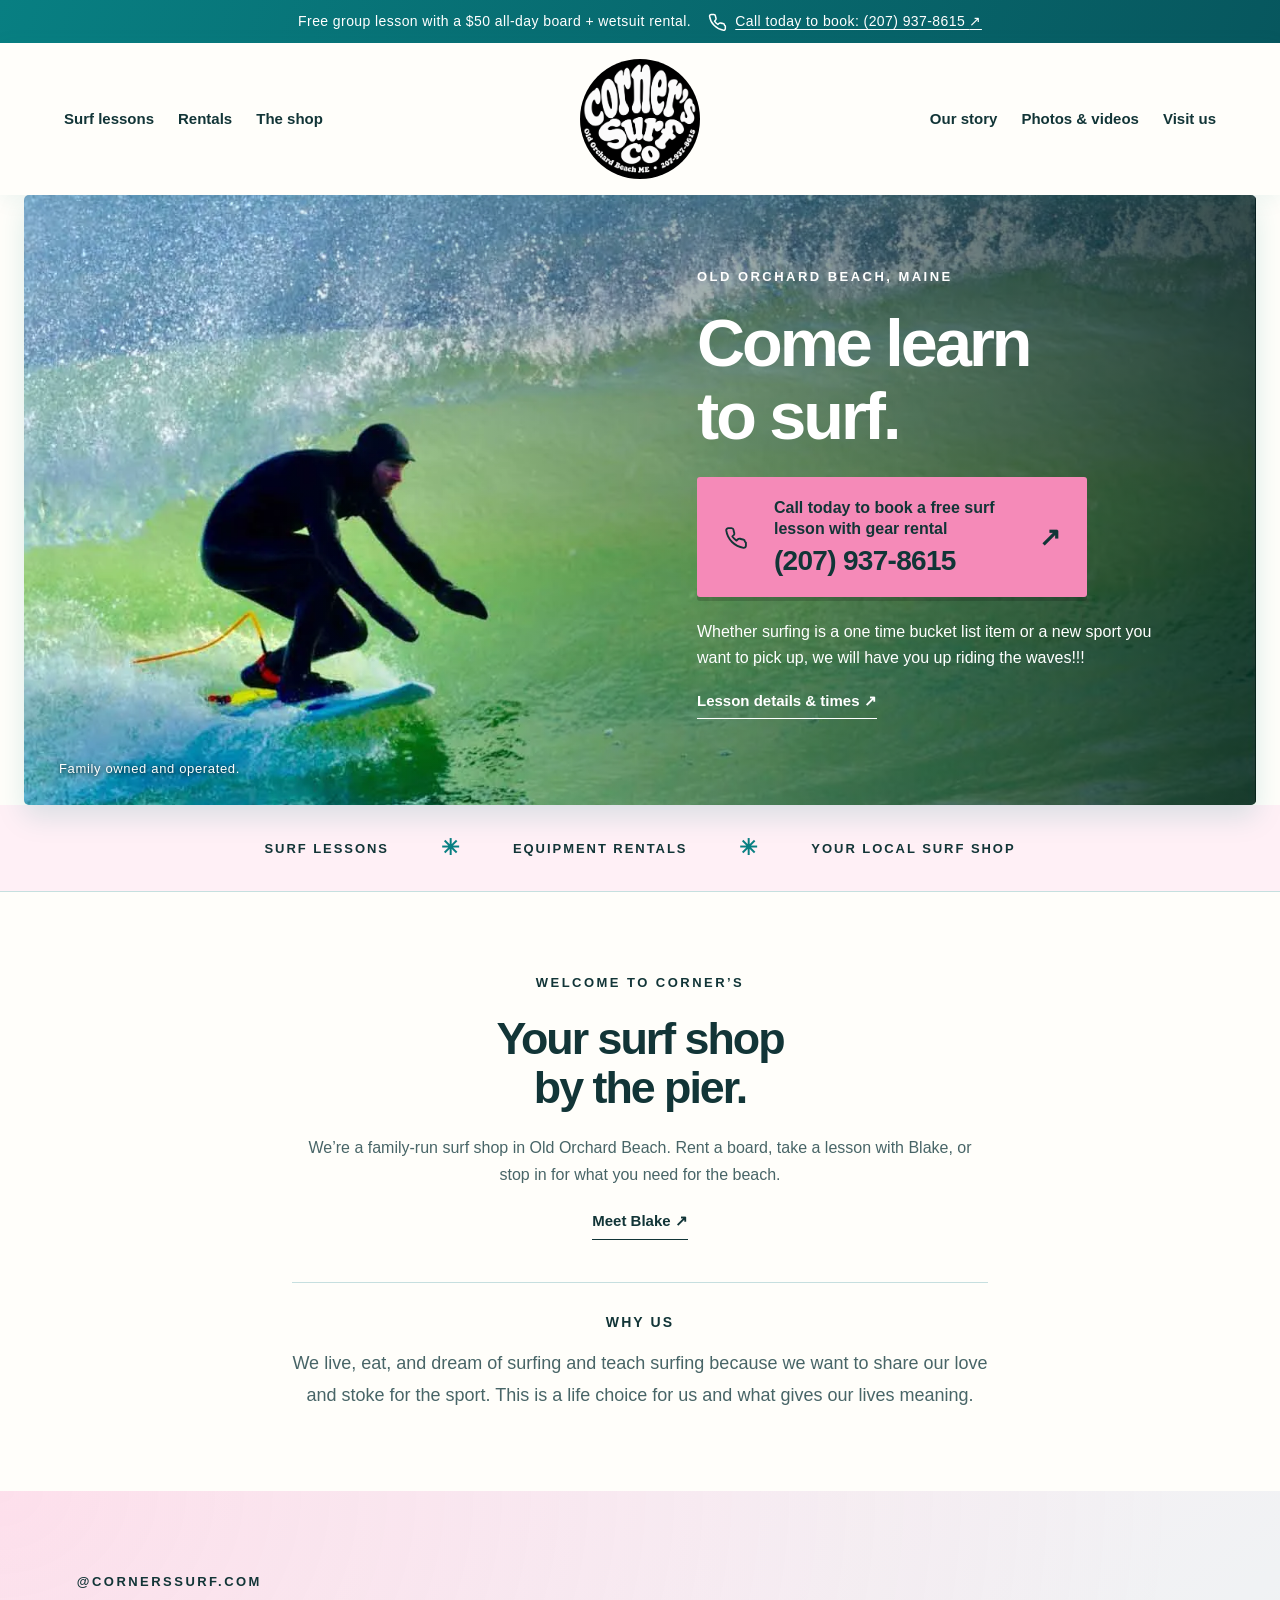
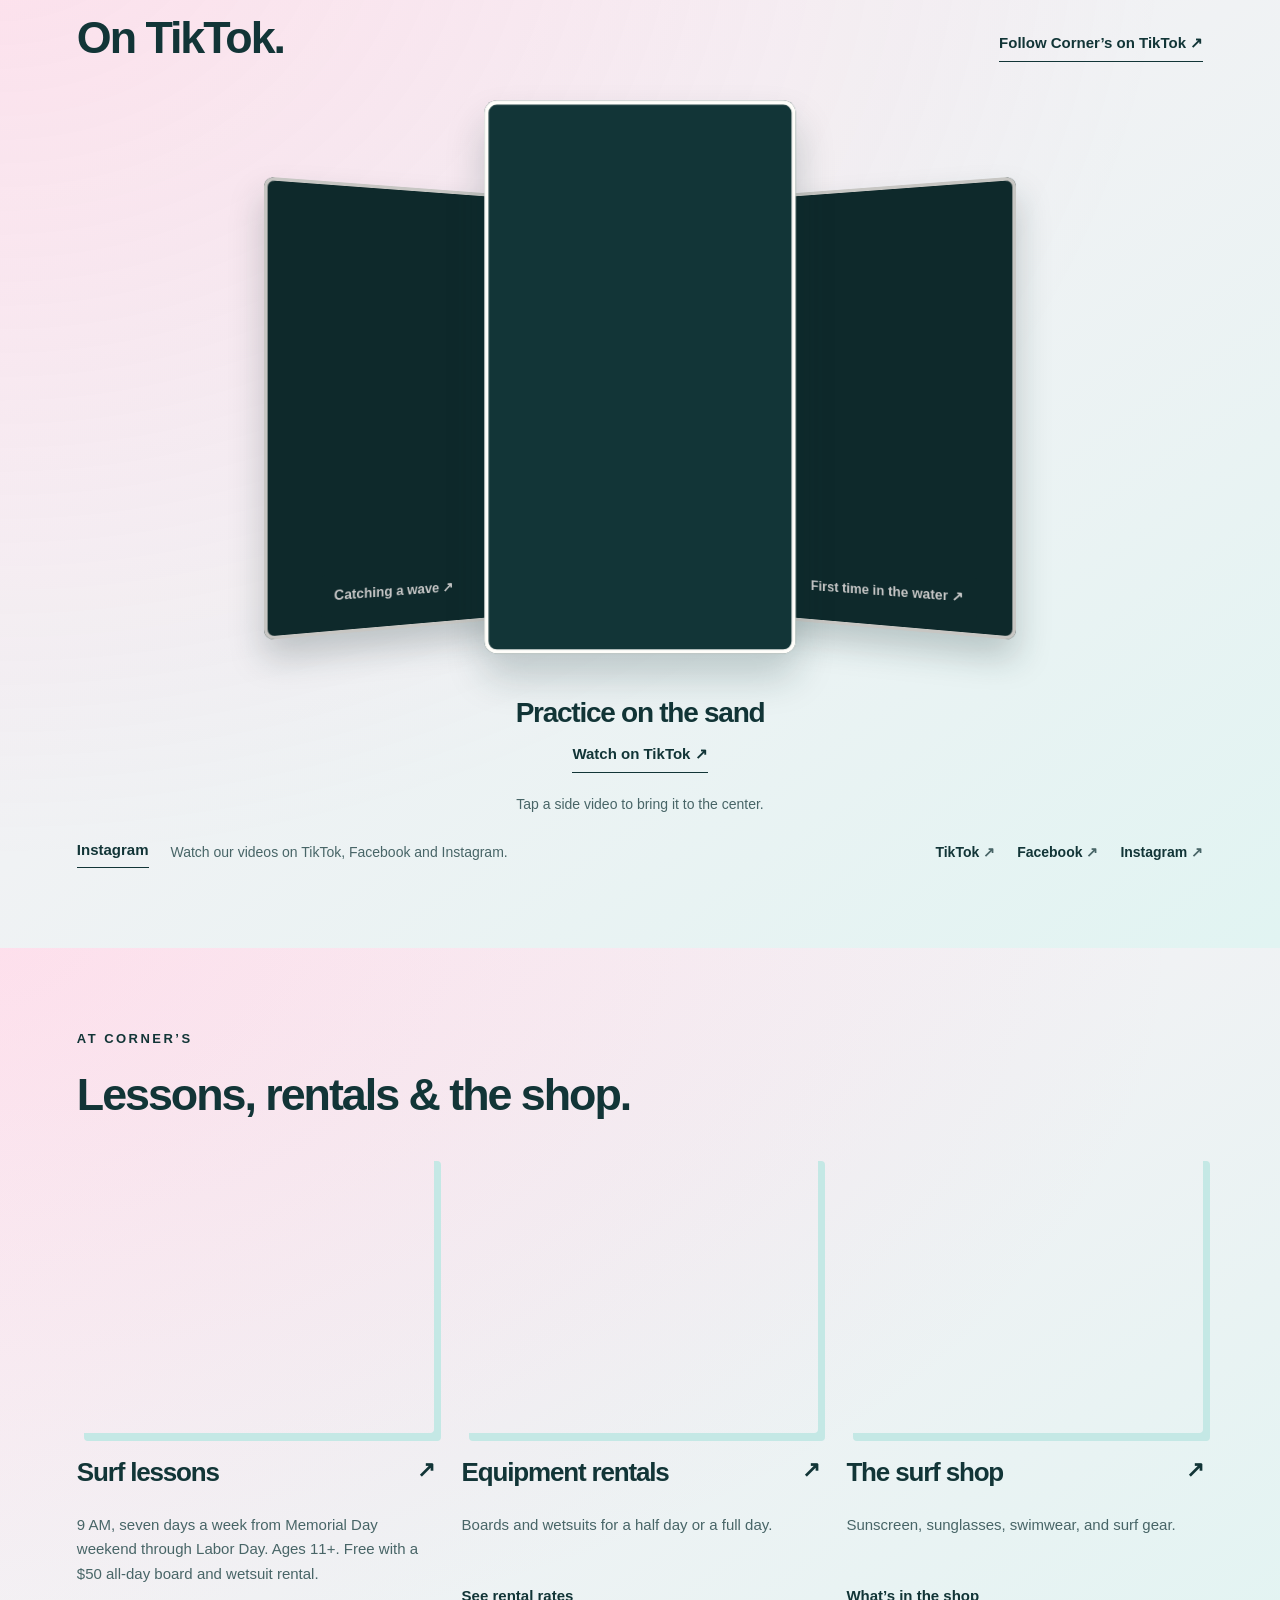
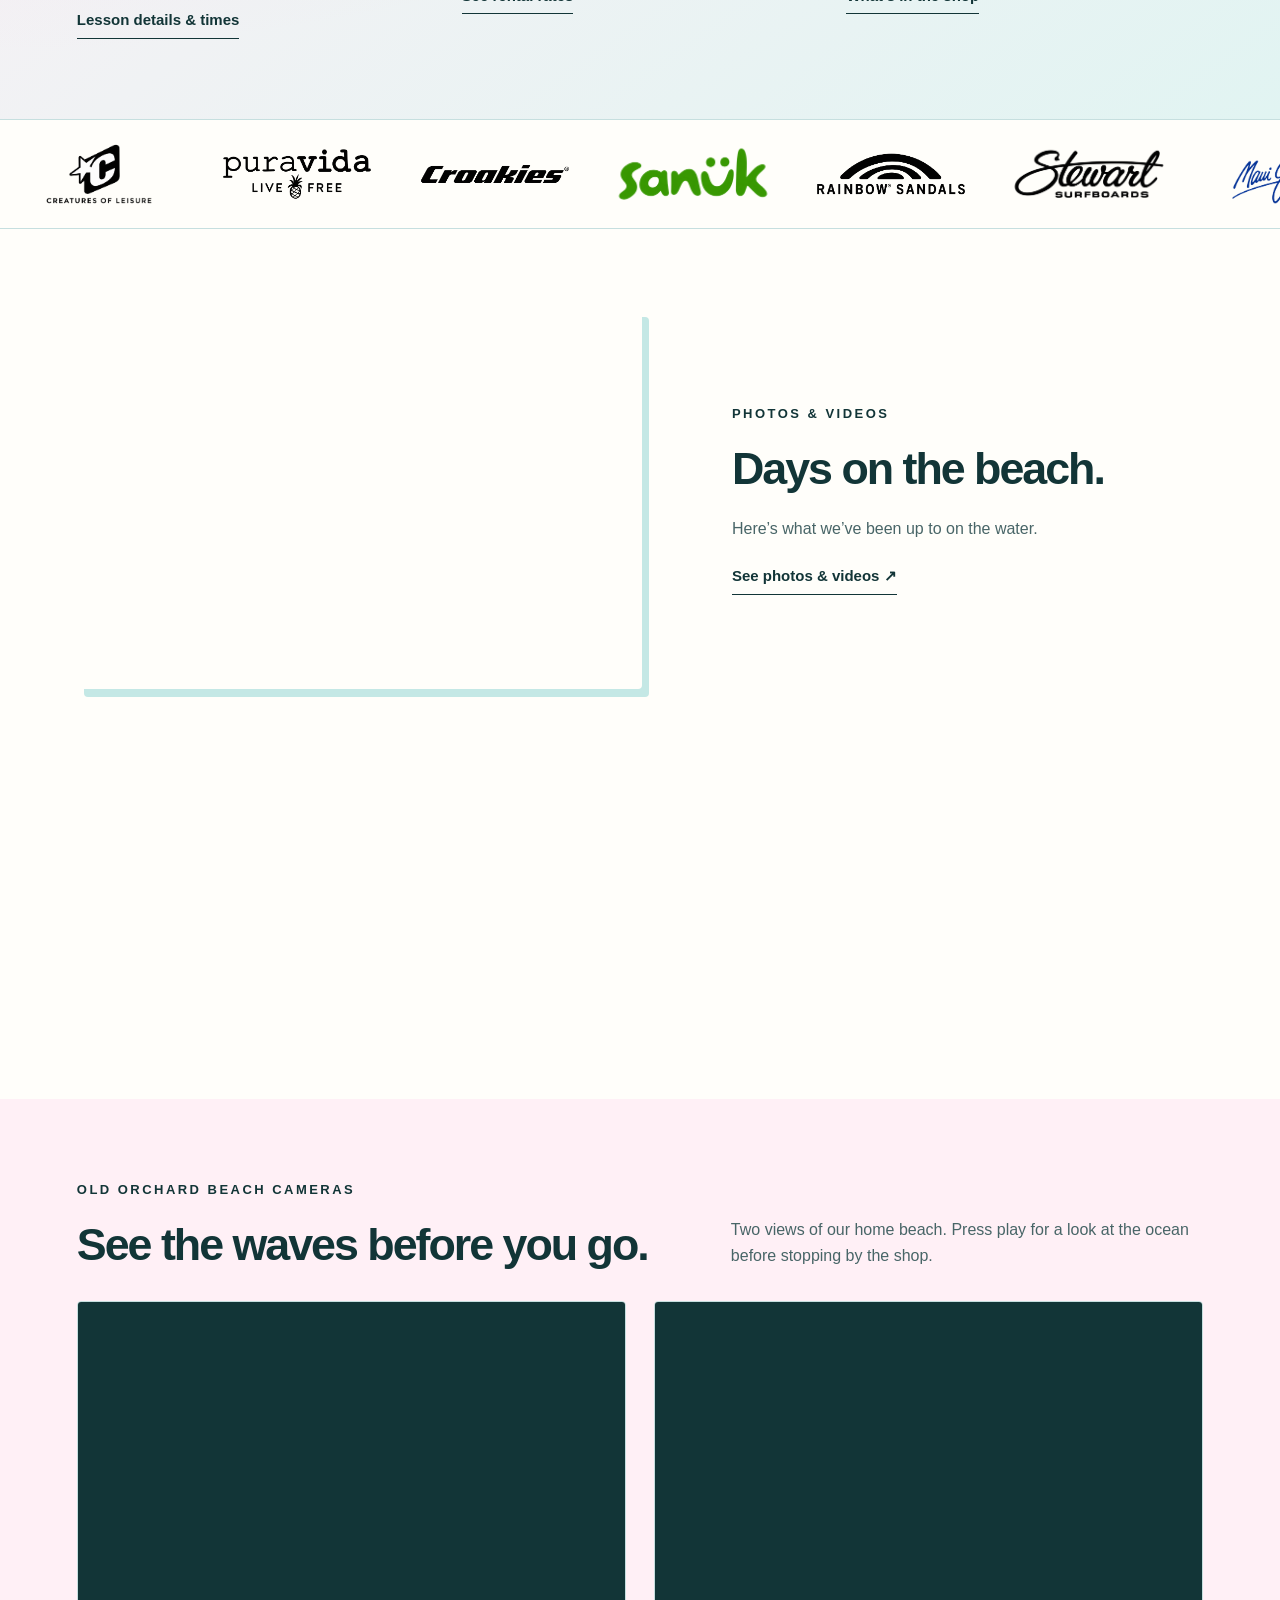
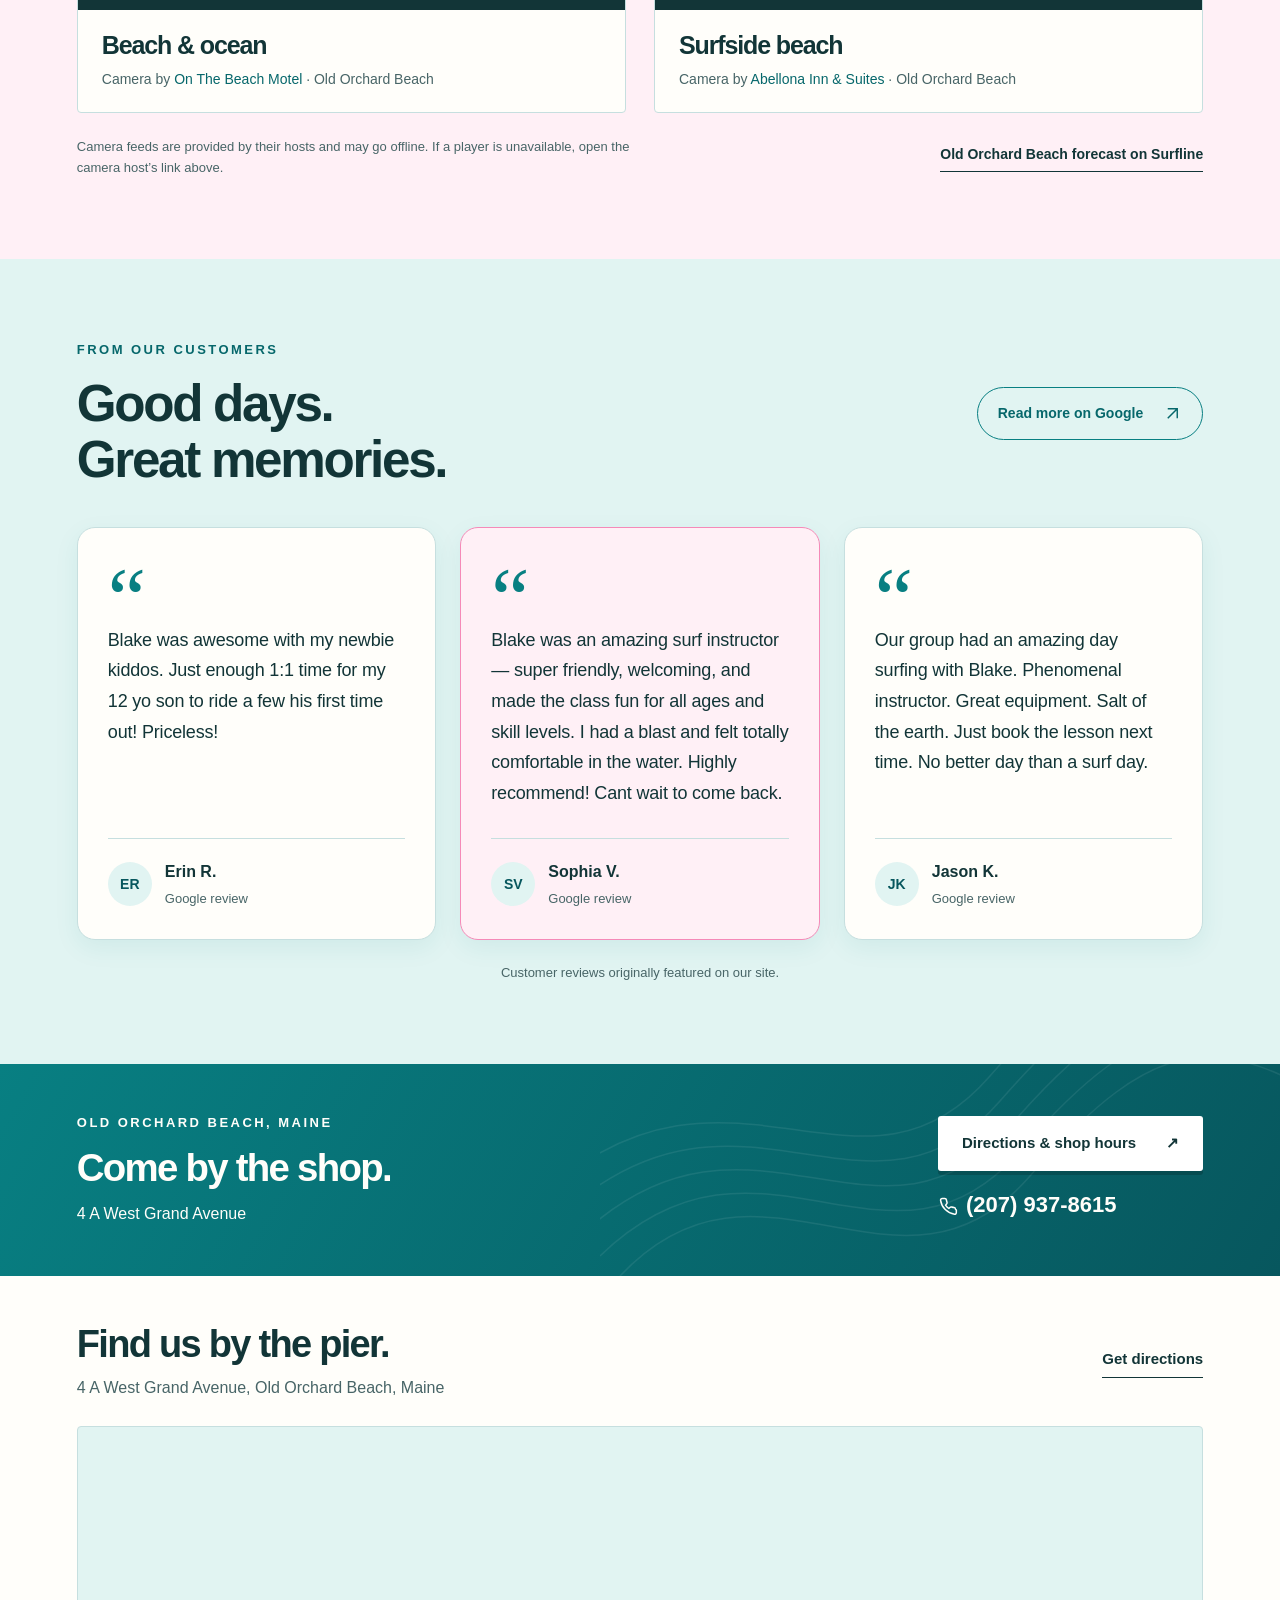
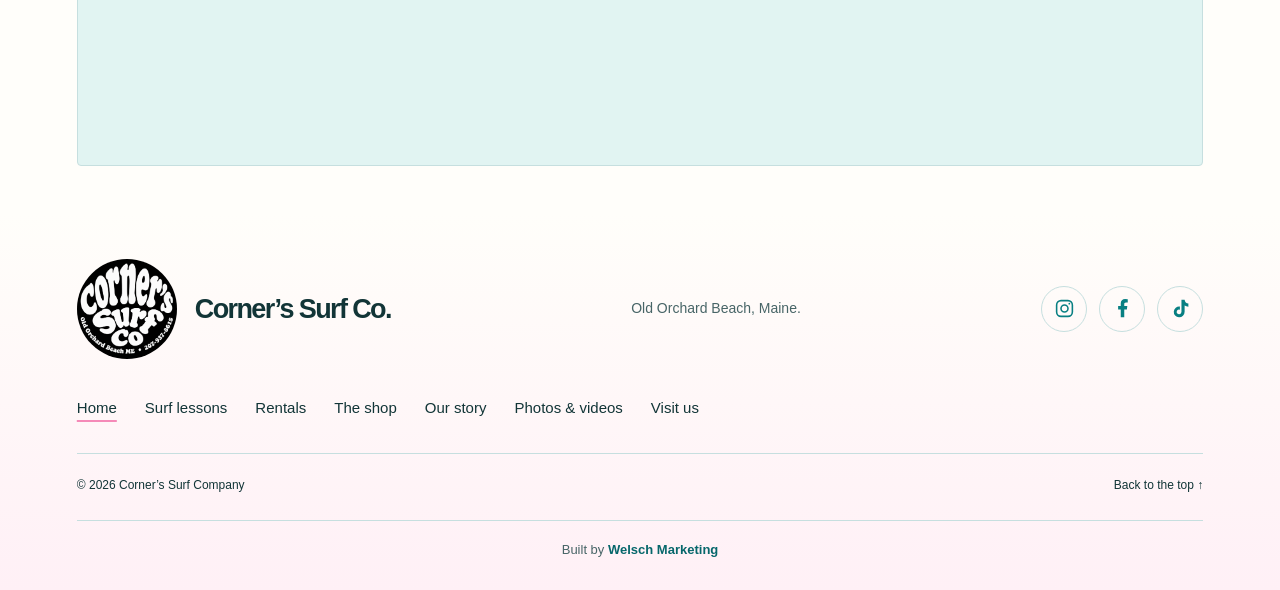
==== commit ef553dd7: "Polish homepage customer reviews with responsive quote cards" ====
--- a/index.html
+++ b/index.html
@@ -1,6 +1,6 @@
 <!doctype html>
 <html lang="en">
-<head><meta charset="UTF-8"><meta http-equiv="Content-Security-Policy" content="default-src 'none'; script-src 'self' 'sha256-tU39N0XHmv1nkTEMauNZ9W6alVHVfqtB4sqjBTwZ1ns='; style-src 'self'; img-src 'self'; media-src 'self'; frame-src https://www.tiktok.com https://www.google.com https://www.youtube.com https://g1.ipcamlive.com; object-src 'none'; base-uri 'none'; form-action 'none'"><meta name="referrer" content="strict-origin-when-cross-origin"><meta name="viewport" content="width=device-width, initial-scale=1"><meta name="description" content="Learn to surf in Old Orchard Beach, Maine. Free group lessons with a $50 all-day board and wetsuit rental. Ages 11+. Call Corner’s at (207) 937-8615."><meta name="theme-color" content="#087f82"><title>Surf Lessons &amp; Surf Shop in Old Orchard Beach | Corner’s</title><link rel="icon" href="assets/corners-logo.png"><link rel="stylesheet" href="styles.css?v=beach-cams-2"><script src="script.js?v=brand-strip-2" defer></script>
+<head><meta charset="UTF-8"><meta http-equiv="Content-Security-Policy" content="default-src 'none'; script-src 'self' 'sha256-tU39N0XHmv1nkTEMauNZ9W6alVHVfqtB4sqjBTwZ1ns='; style-src 'self'; img-src 'self'; media-src 'self'; frame-src https://www.tiktok.com https://www.google.com https://www.youtube.com https://g1.ipcamlive.com; object-src 'none'; base-uri 'none'; form-action 'none'"><meta name="referrer" content="strict-origin-when-cross-origin"><meta name="viewport" content="width=device-width, initial-scale=1"><meta name="description" content="Learn to surf in Old Orchard Beach, Maine. Free group lessons with a $50 all-day board and wetsuit rental. Ages 11+. Call Corner’s at (207) 937-8615."><meta name="theme-color" content="#087f82"><title>Surf Lessons &amp; Surf Shop in Old Orchard Beach | Corner’s</title><link rel="icon" href="assets/corners-logo.png"><link rel="stylesheet" href="styles.css?v=reviews-3"><script src="script.js?v=brand-strip-2" defer></script>
 <link rel="canonical" href="https://cornerssurf.com/">
 <meta name="robots" content="index,follow,max-image-preview:large">
 <meta property="og:type" content="website">
@@ -60,7 +60,7 @@
 <article class="beach-cam"><div class="beach-cam-player"><iframe src="https://www.youtube.com/embed/HSQpqIWLViI?playsinline=1" title="Old Orchard Beach camera from Abellona Inn" loading="lazy" allow="accelerometer; autoplay; clipboard-write; encrypted-media; gyroscope; picture-in-picture; fullscreen" allowfullscreen referrerpolicy="strict-origin-when-cross-origin"></iframe></div><div class="beach-cam-caption"><h3>Surfside beach</h3><p>Camera by <a href="https://abellonainn.com/webcam/" target="_blank" rel="noopener noreferrer">Abellona Inn &amp; Suites<span class="visually-hidden"> (opens in a new tab)</span></a> · Old Orchard Beach</p></div></article>
 </div>
 <div class="surf-cams-footer"><p>Camera feeds are provided by their hosts and may go offline. If a player is unavailable, open the camera host’s link above.</p><a class="text-link" href="https://www.surfline.com/surf-report/old-orchard-beach/5842041f4e65fad6a77089df" target="_blank" rel="noopener noreferrer">Old Orchard Beach forecast on Surfline<span class="visually-hidden"> (opens in a new tab)</span></a></div>
-</section><section class="customer-reviews section" aria-labelledby="reviews-title"><div class="section-heading"><div><p class="eyebrow">From our customers</p><h2 id="reviews-title">Good days. Great memories.</h2></div><a class="text-link" href="https://www.google.com/maps?cid=18280339297402584955" target="_blank" rel="noopener noreferrer">Read more reviews on Google</a></div><div class="review-grid"><figure><blockquote>"Blake was awesome with my newbie kiddos. Just enough 1:1 time for my 12 yo son to ride a few his first time out! Priceless!"</blockquote><figcaption>Erin R.<span>Google review · featured on our original site</span></figcaption></figure><figure><blockquote>"Blake was an amazing surf instructor — super friendly, welcoming, and made the class fun for all ages and skill levels. I had a blast and felt totally comfortable in the water. Highly recommend! Cant wait to come back."</blockquote><figcaption>Sophia V.<span>Google review · featured on our original site</span></figcaption></figure><figure><blockquote>"Our group had an amazing day surfing with Blake. Phenomenal instructor. Great equipment. Salt of the earth. Just book the lesson next time. No better day than a surf day."</blockquote><figcaption>Jason K.<span>Google review · featured on our original site</span></figcaption></figure></div></section></main>
+</section><section class="customer-reviews section" id="reviews" aria-labelledby="reviews-title"><div class="section-heading reviews-heading"><div><p class="eyebrow">From our customers</p><h2 id="reviews-title">Good days.<br>Great memories.</h2></div><a class="reviews-google-link" href="https://www.google.com/maps?cid=18280339297402584955" target="_blank" rel="noopener noreferrer">Read more on Google<svg aria-hidden="true" viewBox="0 0 24 24" fill="none" stroke="currentColor" stroke-width="1.8"><path d="M6 18 18 6M6 6h12v12"/></svg><span class="visually-hidden"> (opens in a new tab)</span></a></div><div class="review-grid"><figure class="review-card"><span class="review-quote-mark" aria-hidden="true">“</span><blockquote>Blake was awesome with my newbie kiddos. Just enough 1:1 time for my 12 yo son to ride a few his first time out! Priceless!</blockquote><figcaption><span class="review-avatar" aria-hidden="true">ER</span><span class="review-author"><strong>Erin R.</strong><span>Google review</span></span></figcaption></figure><figure class="review-card"><span class="review-quote-mark" aria-hidden="true">“</span><blockquote>Blake was an amazing surf instructor — super friendly, welcoming, and made the class fun for all ages and skill levels. I had a blast and felt totally comfortable in the water. Highly recommend! Cant wait to come back.</blockquote><figcaption><span class="review-avatar" aria-hidden="true">SV</span><span class="review-author"><strong>Sophia V.</strong><span>Google review</span></span></figcaption></figure><figure class="review-card"><span class="review-quote-mark" aria-hidden="true">“</span><blockquote>Our group had an amazing day surfing with Blake. Phenomenal instructor. Great equipment. Salt of the earth. Just book the lesson next time. No better day than a surf day.</blockquote><figcaption><span class="review-avatar" aria-hidden="true">JK</span><span class="review-author"><strong>Jason K.</strong><span>Google review</span></span></figcaption></figure></div><p class="reviews-source">Customer reviews originally featured on our site.</p></section></main>
 <aside class="visit-strip section" aria-label="Visit or call Corner’s"><div><p class="eyebrow">Old Orchard Beach, Maine</p><h2>Come by the shop.</h2><p>4 A West Grand Avenue</p></div><div class="visit-actions"><a class="button light" href="contact.html">Directions & shop hours <span aria-hidden="true"><span class="mobile-decoration" aria-hidden="true">↗</span></span></a><a class="visit-phone" href="tel:+12079378615"><svg class="phone-icon" viewBox="0 0 24 24" fill="none" stroke="currentColor" stroke-width="1.8" stroke-linecap="round" stroke-linejoin="round" aria-hidden="true" focusable="false"><path d="M22 16.9v3a2 2 0 0 1-2.2 2A19.8 19.8 0 0 1 3.1 5.2 2 2 0 0 1 5.1 3h3a2 2 0 0 1 2 1.7c.1 1 .4 2 .7 2.9a2 2 0 0 1-.5 2.1L9 11a16 16 0 0 0 4 4l1.3-1.3a2 2 0 0 1 2.1-.5c.9.3 1.9.6 2.9.7a2 2 0 0 1 1.7 2z"/></svg>(207) 937-8615</a></div></aside>
 <section class="footer-map section" aria-labelledby="footer-map-title">
   <div class="footer-map-heading"><div><h2 id="footer-map-title">Find us by the pier.</h2><p>4 A West Grand Avenue, Old Orchard Beach, Maine</p></div><a class="text-link" href="https://www.google.com/maps?cid=18280339297402584955" target="_blank" rel="noopener noreferrer">Get directions</a></div>
--- a/styles.css
+++ b/styles.css
@@ -198,3 +198,11 @@
 @media(max-width:700px){.surf-cams-players{grid-template-columns:1fr;gap:22px}.beach-cam-caption{padding:18px}.beach-cam-caption h3{font-size:23px}.surf-cams-heading{margin-bottom:24px}.surf-cams-footer>a{flex-shrink:1}}
 
 .visually-hidden{position:absolute;width:1px;height:1px;padding:0;margin:-1px;overflow:hidden;clip-path:inset(50%);white-space:nowrap;border:0}
+
+/* Customer stories: generous quote cards with grounded author attribution. */
+.customer-reviews{background:var(--sea)}.reviews-heading{align-items:center;margin-bottom:38px}.reviews-heading .eyebrow{color:var(--teal-hover);margin-bottom:16px}.reviews-heading h2{font-size:clamp(38px,4vw,58px)}
+.reviews-google-link{display:inline-flex;align-items:center;gap:20px;padding:14px 20px;border:1px solid var(--ocean);border-radius:999px;color:var(--teal-hover);font-size:14px;font-weight:600;min-height:48px}.reviews-google-link svg{width:19px;height:19px;flex-shrink:0}.reviews-google-link:hover{background:var(--paper);text-decoration:none}.reviews-google-link:active{background:var(--sand)}
+.customer-reviews .review-grid{gap:24px;align-items:stretch}.customer-reviews .review-card{display:flex;flex-direction:column;min-width:0;margin:0;padding:28px 30px 30px;border:1px solid var(--line);border-radius:18px;background:var(--paper);box-shadow:0 8px 24px var(--shade-soft)}.customer-reviews .review-card:nth-child(2){background:var(--sand);border-color:var(--accent)}
+.review-quote-mark{display:block;height:55px;font-family:Georgia,serif;font-size:86px;line-height:1;color:var(--ocean);user-select:none}.customer-reviews .review-card blockquote{font-size:18px;line-height:1.7;margin:14px 0 30px;letter-spacing:-.01em}.customer-reviews .review-card figcaption{display:flex;align-items:center;gap:13px;margin-top:auto;padding-top:20px;border-top:1px solid var(--line)}.customer-reviews .review-card .review-avatar{display:flex;align-items:center;justify-content:center;flex:0 0 44px;width:44px;height:44px;margin:0;border-radius:50%;background:var(--sea);color:var(--ocean-deep);font-size:14px;font-weight:700}.customer-reviews .review-card .review-author{display:flex;flex-direction:column;gap:2px;margin:0}.review-author strong{color:var(--ink);font-size:16px}.customer-reviews .review-author>span{font-size:13px;margin:0;color:var(--muted)}.reviews-source{font-size:13px;color:var(--muted);margin:22px 0 0;text-align:center}
+@media(min-width:701px) and (max-width:1050px){.customer-reviews .review-grid{gap:16px}.customer-reviews .review-card{padding:24px 20px}.customer-reviews .review-card blockquote{font-size:16px}}
+@media(max-width:700px){.reviews-heading{display:flex;flex-direction:column;align-items:flex-start;gap:24px;margin-bottom:28px}.customer-reviews .review-grid{gap:18px}.customer-reviews .review-card{padding:24px}.customer-reviews .review-card blockquote{font-size:17px;margin-bottom:24px}.reviews-google-link{font-size:14px}.reviews-source{text-align:left}}
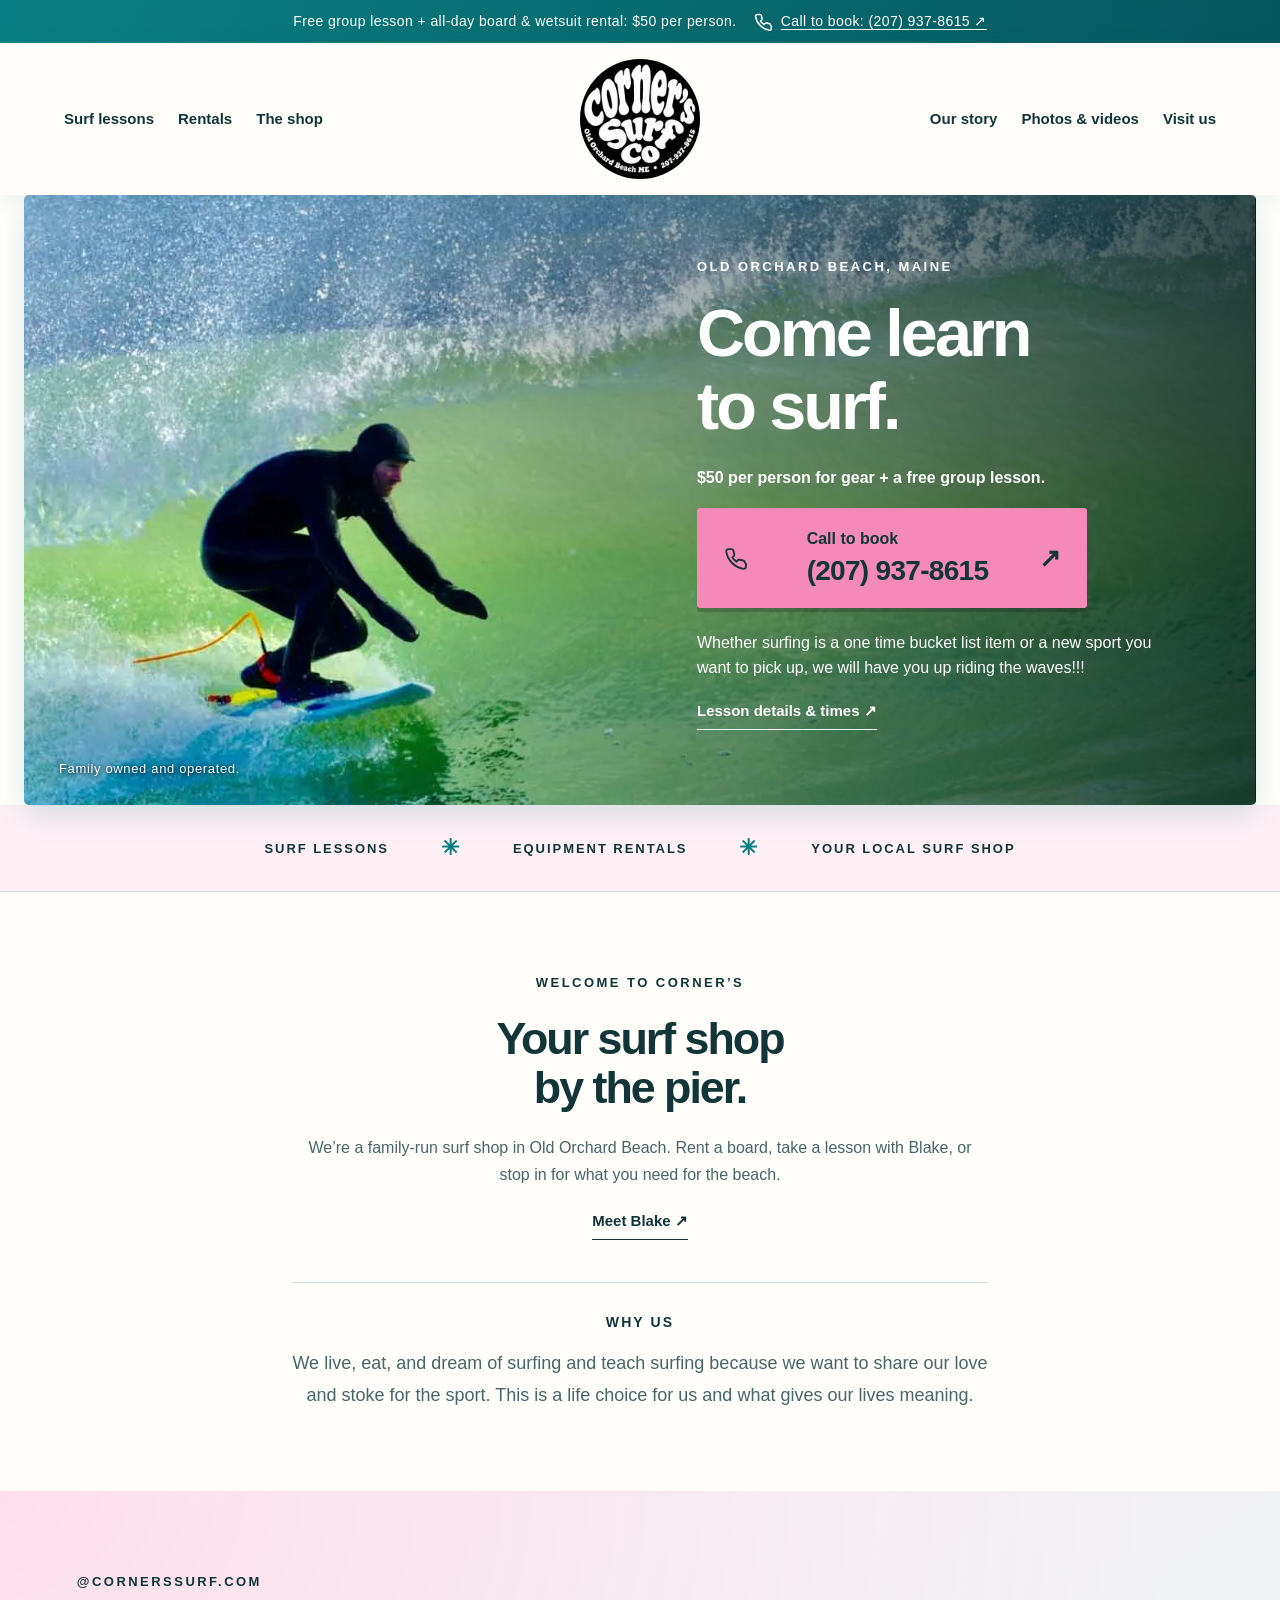
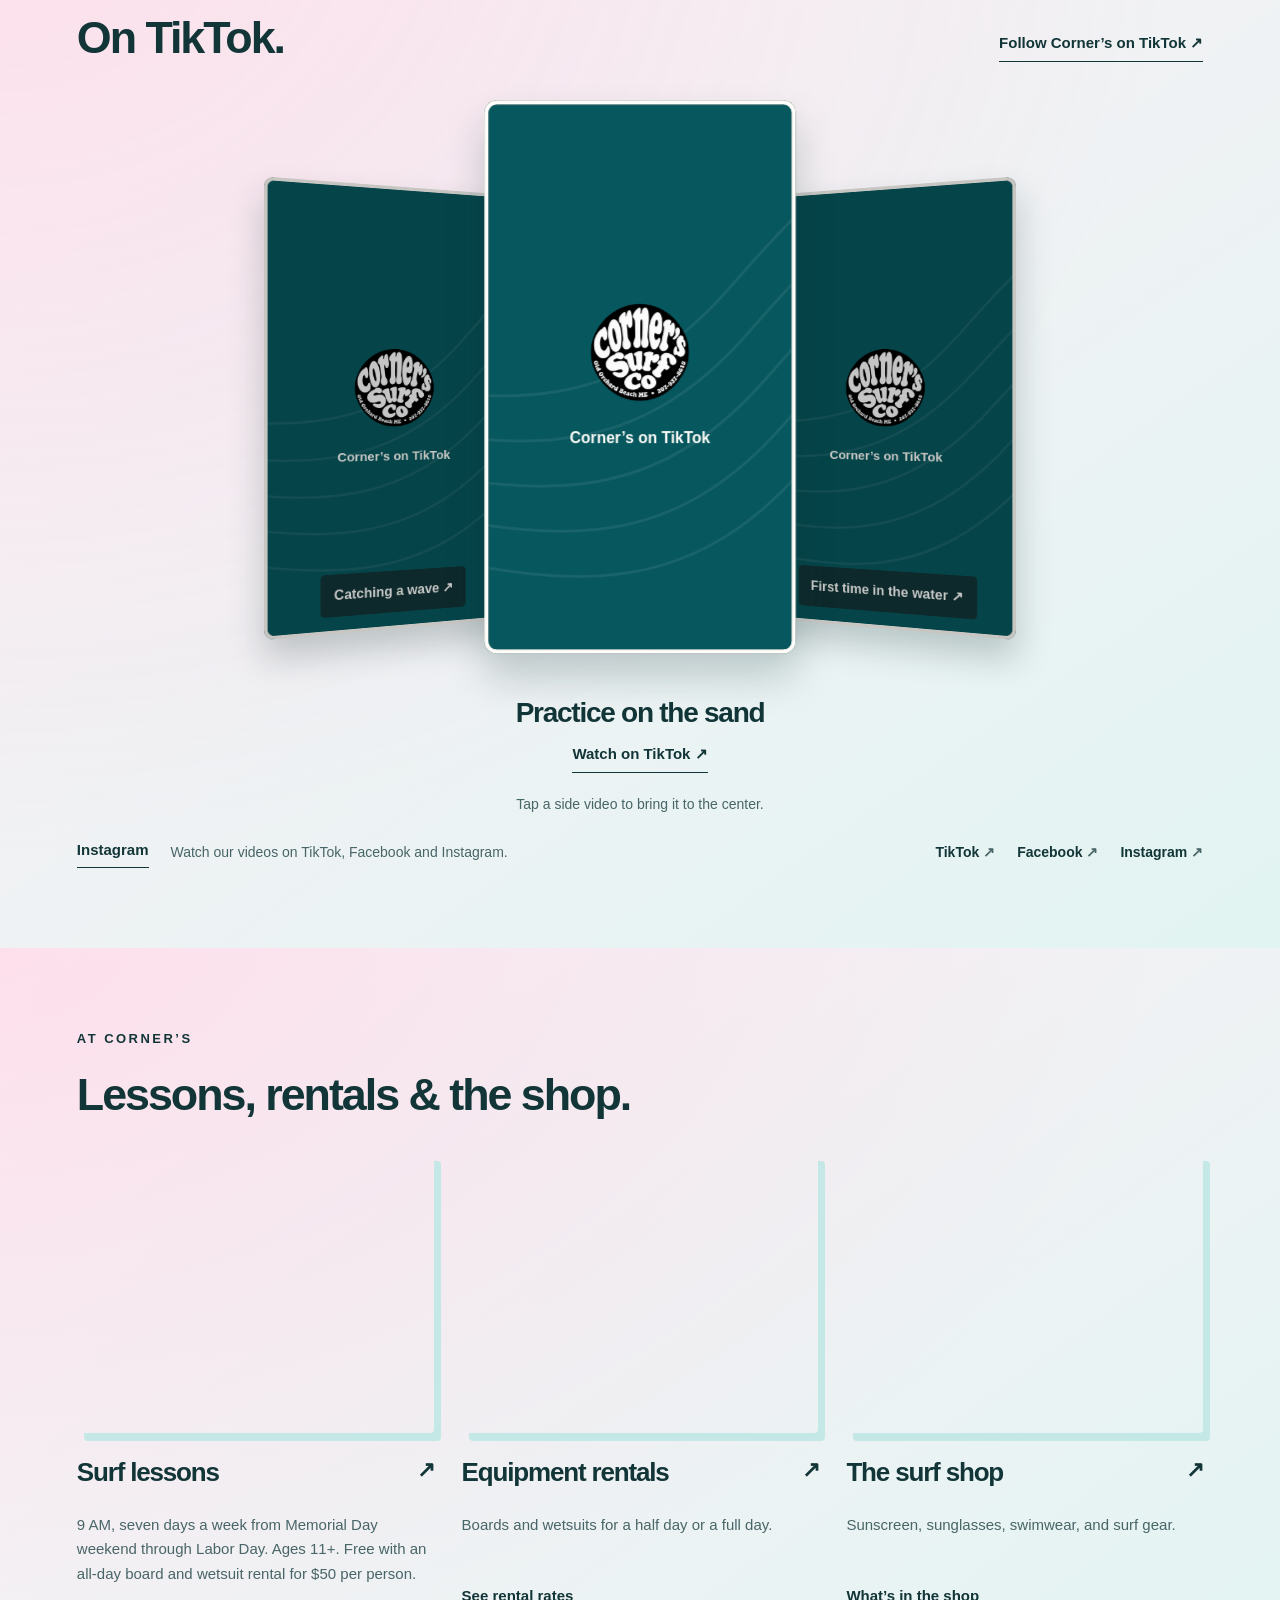
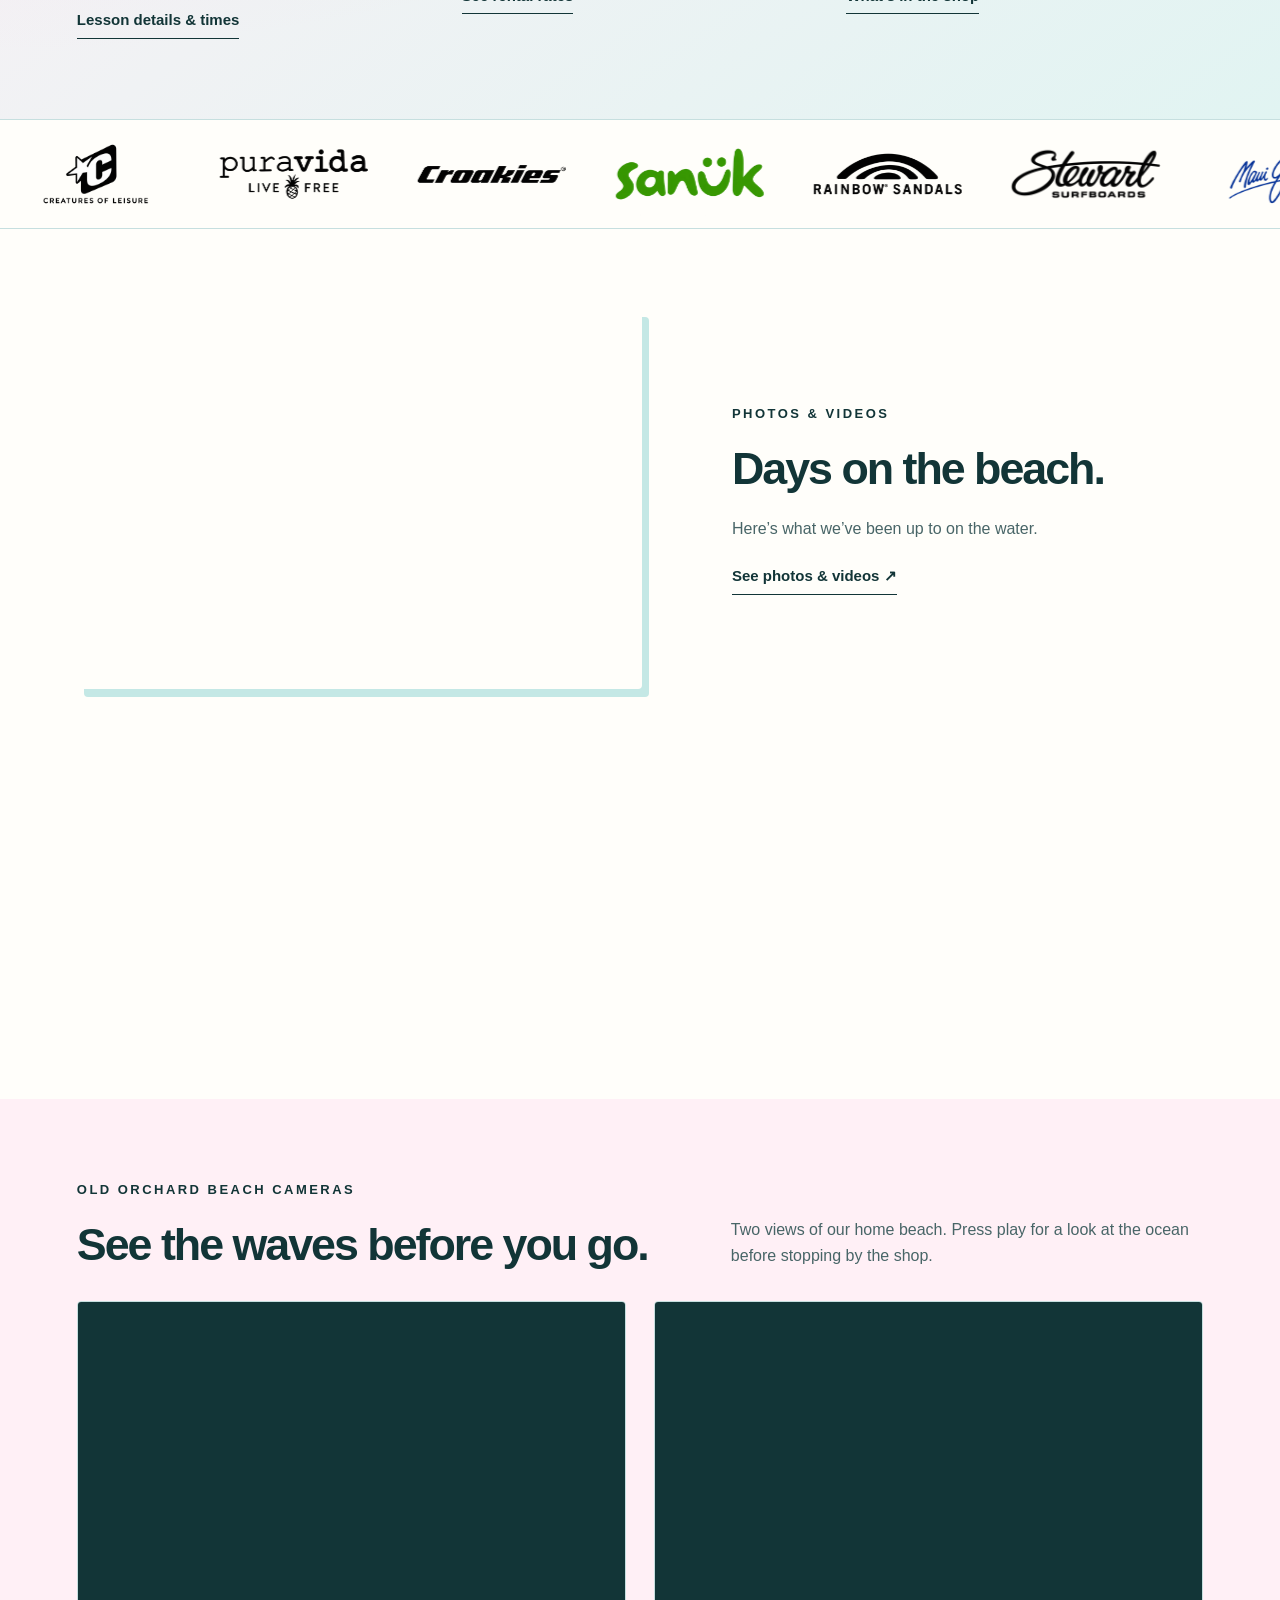
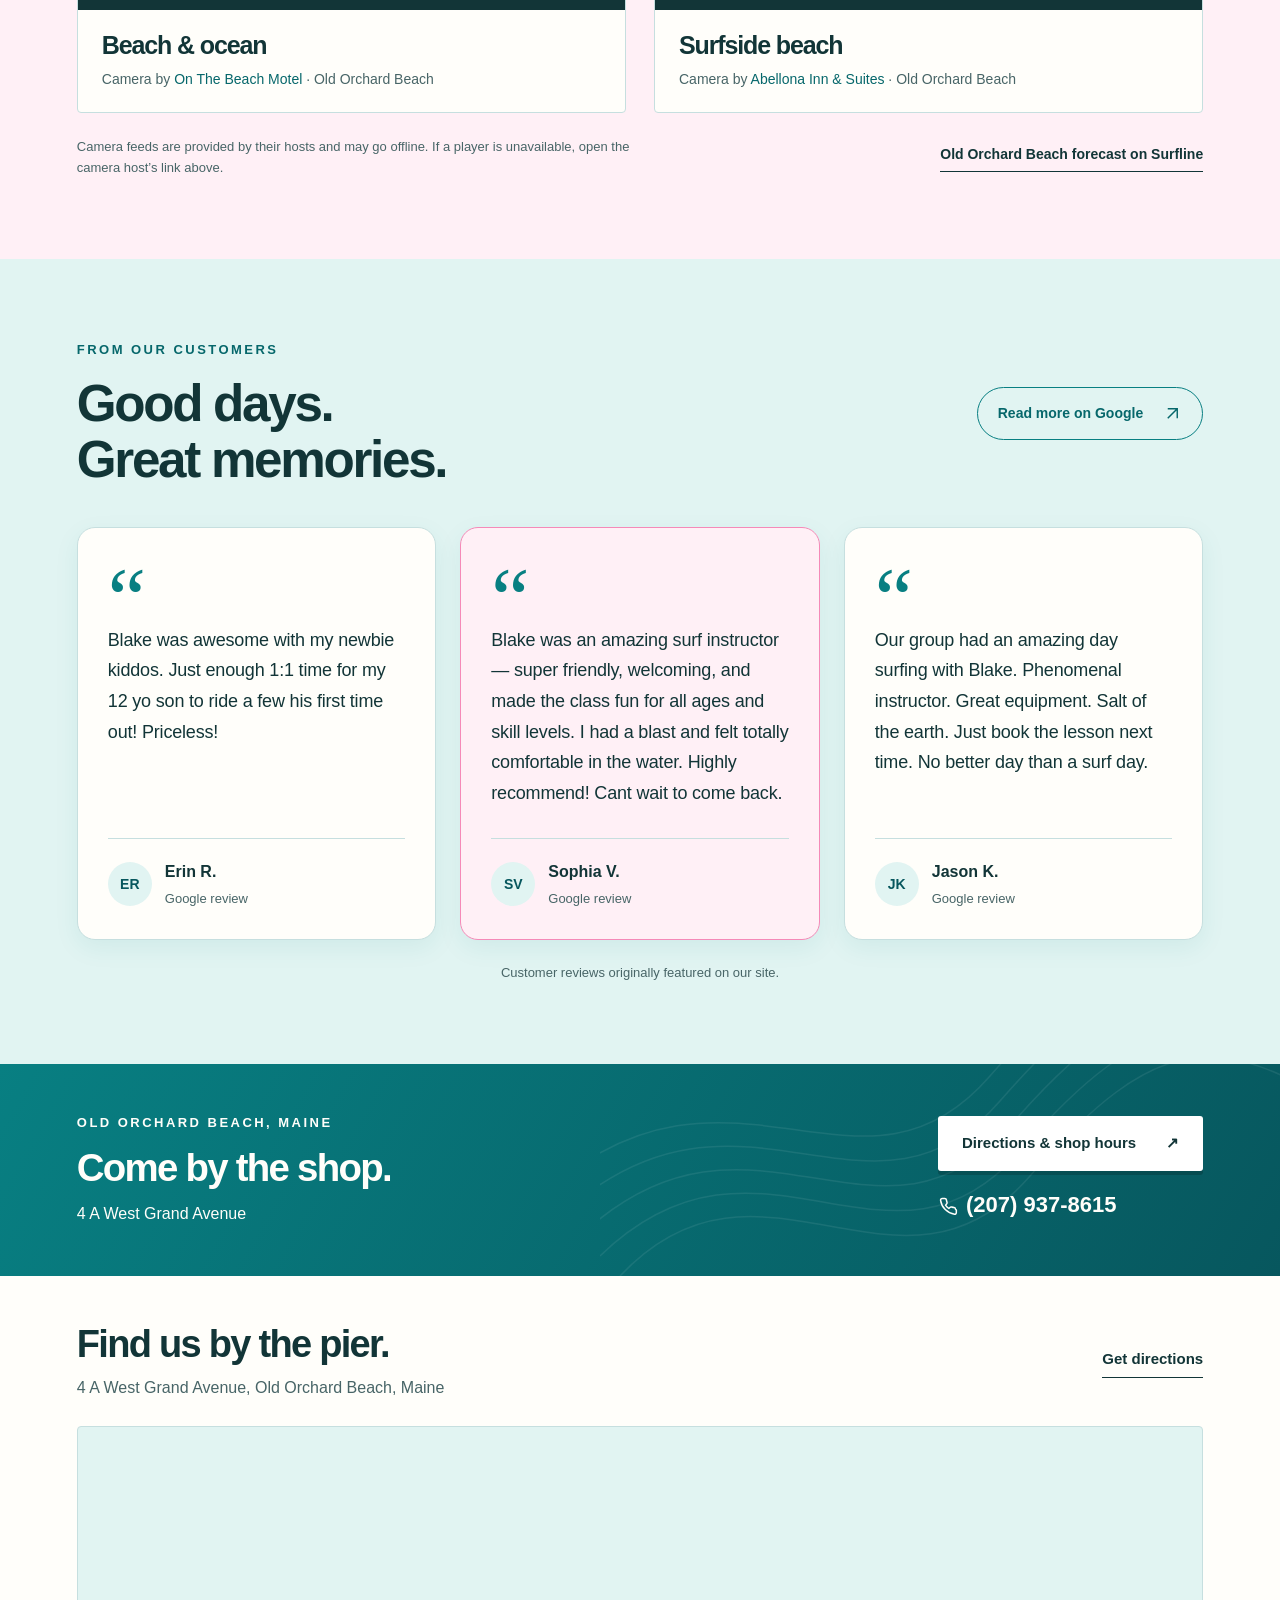
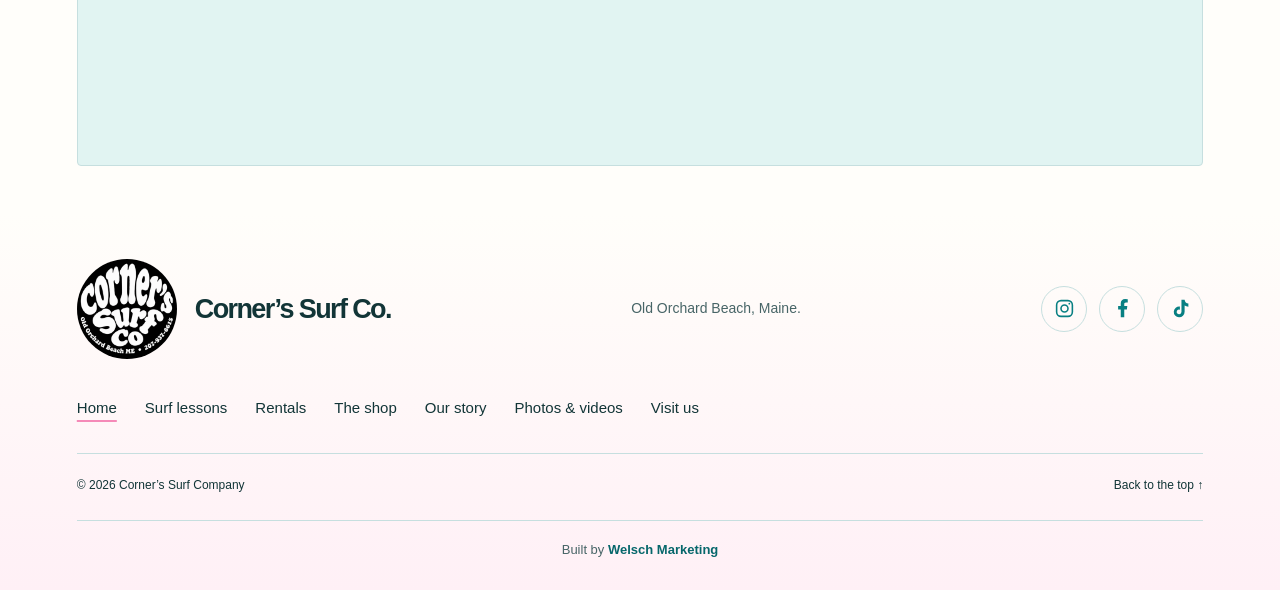
==== commit d86f2fe6: "Speed up media, add mobile brand carousels, clarify per-person pricing" ====
--- a/index.html
+++ b/index.html
@@ -1,59 +1,59 @@
 <!doctype html>
 <html lang="en">
-<head><meta charset="UTF-8"><meta http-equiv="Content-Security-Policy" content="default-src 'none'; script-src 'self' 'sha256-tU39N0XHmv1nkTEMauNZ9W6alVHVfqtB4sqjBTwZ1ns='; style-src 'self'; img-src 'self'; media-src 'self'; frame-src https://www.tiktok.com https://www.google.com https://www.youtube.com https://g1.ipcamlive.com; object-src 'none'; base-uri 'none'; form-action 'none'"><meta name="referrer" content="strict-origin-when-cross-origin"><meta name="viewport" content="width=device-width, initial-scale=1"><meta name="description" content="Learn to surf in Old Orchard Beach, Maine. Free group lessons with a $50 all-day board and wetsuit rental. Ages 11+. Call Corner’s at (207) 937-8615."><meta name="theme-color" content="#087f82"><title>Surf Lessons &amp; Surf Shop in Old Orchard Beach | Corner’s</title><link rel="icon" href="assets/corners-logo.png"><link rel="stylesheet" href="styles.css?v=reviews-3"><script src="script.js?v=brand-strip-2" defer></script>
+<head><meta charset="UTF-8"><meta http-equiv="Content-Security-Policy" content="default-src 'none'; script-src 'self' 'sha256-fDfwUUfBCjat/qol9UQWo5xybHTzn4eJT4+242R09wI='; style-src 'self'; img-src 'self'; media-src 'self'; frame-src https://www.tiktok.com https://www.google.com https://www.youtube.com https://g1.ipcamlive.com; object-src 'none'; base-uri 'none'; form-action 'none'"><meta name="referrer" content="strict-origin-when-cross-origin"><meta name="viewport" content="width=device-width, initial-scale=1"><meta name="description" content="Learn to surf in Old Orchard Beach, Maine. Free group lessons with an all-day board and wetsuit rental for $50 per person. Ages 11+. Call Corner’s at (207) 937-8615."><meta name="theme-color" content="#087f82"><title>Surf Lessons &amp; Surf Shop in Old Orchard Beach | Corner’s</title><link rel="icon" href="assets/corners-logo.webp"><link rel="stylesheet" href="styles.css?v=fast-media-5"><script src="script.js?v=fast-media-5" defer></script>
 <link rel="canonical" href="https://cornerssurf.com/">
 <meta name="robots" content="index,follow,max-image-preview:large">
 <meta property="og:type" content="website">
 <meta property="og:locale" content="en_US">
 <meta property="og:site_name" content="Corner’s Surf Co.">
 <meta property="og:title" content="Surf Lessons &amp; Surf Shop in Old Orchard Beach | Corner’s">
-<meta property="og:description" content="Learn to surf in Old Orchard Beach, Maine. Free group lessons with a $50 all-day board and wetsuit rental. Ages 11+. Call Corner’s at (207) 937-8615.">
+<meta property="og:description" content="Learn to surf in Old Orchard Beach, Maine. Free group lessons with an all-day board and wetsuit rental for $50 per person. Ages 11+. Call Corner’s at (207) 937-8615.">
 <meta property="og:url" content="https://cornerssurf.com/">
 <meta property="og:image" content="https://cornerssurf.com/assets/image-08.webp">
 <meta property="og:image:alt" content="Surfing and the Corner’s Surf Co. shop in Old Orchard Beach, Maine">
 <meta name="twitter:card" content="summary_large_image">
-<script type="application/ld+json">{"@context":"https://schema.org","@graph":[{"@type":"WebSite","@id":"https://cornerssurf.com/#website","url":"https://cornerssurf.com/","name":"Corner’s Surf Co.","inLanguage":"en-US"},{"@type":"WebPage","@id":"https://cornerssurf.com/#webpage","url":"https://cornerssurf.com/","name":"Surf Lessons & Surf Shop in Old Orchard Beach | Corner’s","description":"Learn to surf in Old Orchard Beach, Maine. Free group lessons with a $50 all-day board and wetsuit rental. Ages 11+. Call Corner’s at (207) 937-8615.","inLanguage":"en-US","isPartOf":{"@id":"https://cornerssurf.com/#website"},"about":{"@id":"https://cornerssurf.com/#business"}},{"@type":"SportingGoodsStore","@id":"https://cornerssurf.com/#business","name":"Corner’s Surf Co.","url":"https://cornerssurf.com/","telephone":"+1-207-937-8615","image":"https://cornerssurf.com/assets/photos/surf-8374.jpg","logo":"https://cornerssurf.com/assets/corners-logo.png","address":{"@type":"PostalAddress","streetAddress":"4 A West Grand Avenue","addressLocality":"Old Orchard Beach","addressRegion":"ME","addressCountry":"US"},"hasMap":"https://www.google.com/maps?cid=18280339297402584955","sameAs":["https://www.instagram.com/cornerssurfco/","https://www.facebook.com/cornerssurfco/","https://www.tiktok.com/@cornerssurf.com"]}]}</script>
+<script type="application/ld+json">{"@context":"https://schema.org","@graph":[{"@type":"WebSite","@id":"https://cornerssurf.com/#website","url":"https://cornerssurf.com/","name":"Corner’s Surf Co.","inLanguage":"en-US"},{"@type":"WebPage","@id":"https://cornerssurf.com/#webpage","url":"https://cornerssurf.com/","name":"Surf Lessons & Surf Shop in Old Orchard Beach | Corner’s","description":"Learn to surf in Old Orchard Beach, Maine. Free group lessons with an all-day board and wetsuit rental for $50 per person. Ages 11+. Call Corner’s at (207) 937-8615.","inLanguage":"en-US","isPartOf":{"@id":"https://cornerssurf.com/#website"},"about":{"@id":"https://cornerssurf.com/#business"}},{"@type":"SportingGoodsStore","@id":"https://cornerssurf.com/#business","name":"Corner’s Surf Co.","url":"https://cornerssurf.com/","telephone":"+1-207-937-8615","image":"https://cornerssurf.com/assets/photos/surf-8374.webp","logo":"https://cornerssurf.com/assets/corners-logo.webp","address":{"@type":"PostalAddress","streetAddress":"4 A West Grand Avenue","addressLocality":"Old Orchard Beach","addressRegion":"ME","addressCountry":"US"},"hasMap":"https://www.google.com/maps?cid=18280339297402584955","sameAs":["https://www.instagram.com/cornerssurfco/","https://www.facebook.com/cornerssurfco/","https://www.tiktok.com/@cornerssurf.com"]}]}</script>
 </head>
 <body id="top" class="home-page">
 <a class="skip" href="#main">Skip to content</a>
-<div class="announcement">Free group lesson with a $50 all-day board + wetsuit rental. <a href="tel:+12079378615"><svg class="phone-icon" viewBox="0 0 24 24" fill="none" stroke="currentColor" stroke-width="1.8" stroke-linecap="round" stroke-linejoin="round" aria-hidden="true" focusable="false"><path d="M22 16.9v3a2 2 0 0 1-2.2 2A19.8 19.8 0 0 1 3.1 5.2 2 2 0 0 1 5.1 3h3a2 2 0 0 1 2 1.7c.1 1 .4 2 .7 2.9a2 2 0 0 1-.5 2.1L9 11a16 16 0 0 0 4 4l1.3-1.3a2 2 0 0 1 2.1-.5c.9.3 1.9.6 2.9.7a2 2 0 0 1 1.7 2z"/></svg>Call today to book: (207) 937-8615 <span aria-hidden="true"><span class="mobile-decoration" aria-hidden="true">↗</span></span></a></div>
-<header class="header"><nav class="nav" aria-label="Main navigation"><div class="nav-side nav-left"><a href="lessons.html">Surf lessons</a><a href="rentals.html">Rentals</a><a href="shop.html">The shop</a></div><a class="logo" href="index.html" aria-label="Corner’s Surf Co. home"><img src="assets/corners-logo.png" alt="Corner’s Surf Co." width="300" height="300"></a><div class="nav-side nav-right"><a href="about.html">Our story</a><a href="gallery.html">Photos & videos</a><a href="contact.html">Visit us</a></div><button class="menu-toggle" aria-label="Menu" aria-expanded="false" aria-controls="mobile-menu"><svg class="surfboard-menu-icon" viewBox="380 40 775 950" width="60" height="74" aria-hidden="true" focusable="false"><image href="assets/surfboard-nav.png" width="1536" height="1024" /></svg></button></nav><nav id="mobile-menu" class="mobile-menu" aria-label="Mobile navigation" hidden><a href="index.html" aria-current="page">Home</a><a href="lessons.html">Surf lessons</a><a href="rentals.html">Rentals</a><a href="shop.html">The shop</a><a href="about.html">Our story</a><a href="gallery.html">Photos & videos</a><a href="contact.html">Visit us</a><a href="tel:+12079378615"><svg class="phone-icon" viewBox="0 0 24 24" fill="none" stroke="currentColor" stroke-width="1.8" stroke-linecap="round" stroke-linejoin="round" aria-hidden="true" focusable="false"><path d="M22 16.9v3a2 2 0 0 1-2.2 2A19.8 19.8 0 0 1 3.1 5.2 2 2 0 0 1 5.1 3h3a2 2 0 0 1 2 1.7c.1 1 .4 2 .7 2.9a2 2 0 0 1-.5 2.1L9 11a16 16 0 0 0 4 4l1.3-1.3a2 2 0 0 1 2.1-.5c.9.3 1.9.6 2.9.7a2 2 0 0 1 1.7 2z"/></svg>Call (207) 937-8615</a></nav></header>
+<div class="announcement">Free group lesson + all-day board &amp; wetsuit rental: $50 per person. <a href="tel:+12079378615"><svg class="phone-icon" viewBox="0 0 24 24" fill="none" stroke="currentColor" stroke-width="1.8" stroke-linecap="round" stroke-linejoin="round" aria-hidden="true" focusable="false"><path d="M22 16.9v3a2 2 0 0 1-2.2 2A19.8 19.8 0 0 1 3.1 5.2 2 2 0 0 1 5.1 3h3a2 2 0 0 1 2 1.7c.1 1 .4 2 .7 2.9a2 2 0 0 1-.5 2.1L9 11a16 16 0 0 0 4 4l1.3-1.3a2 2 0 0 1 2.1-.5c.9.3 1.9.6 2.9.7a2 2 0 0 1 1.7 2z"/></svg>Call to book: (207) 937-8615 <span aria-hidden="true"><span class="mobile-decoration" aria-hidden="true">↗</span></span></a></div>
+<header class="header"><nav class="nav" aria-label="Main navigation"><div class="nav-side nav-left"><a href="lessons.html">Surf lessons</a><a href="rentals.html">Rentals</a><a href="shop.html">The shop</a></div><a class="logo" href="index.html" aria-label="Corner’s Surf Co. home"><img src="assets/corners-logo.webp" alt="Corner’s Surf Co." width="300" height="300"></a><div class="nav-side nav-right"><a href="about.html">Our story</a><a href="gallery.html">Photos & videos</a><a href="contact.html">Visit us</a></div><button class="menu-toggle" aria-label="Menu" aria-expanded="false" aria-controls="mobile-menu"><svg class="surfboard-menu-icon" viewBox="380 40 775 950" width="60" height="74" aria-hidden="true" focusable="false"><image href="assets/surfboard-nav.webp" width="1536" height="1024" /></svg></button></nav><nav id="mobile-menu" class="mobile-menu" aria-label="Mobile navigation" hidden><a href="index.html" aria-current="page">Home</a><a href="lessons.html">Surf lessons</a><a href="rentals.html">Rentals</a><a href="shop.html">The shop</a><a href="about.html">Our story</a><a href="gallery.html">Photos & videos</a><a href="contact.html">Visit us</a><a href="tel:+12079378615"><svg class="phone-icon" viewBox="0 0 24 24" fill="none" stroke="currentColor" stroke-width="1.8" stroke-linecap="round" stroke-linejoin="round" aria-hidden="true" focusable="false"><path d="M22 16.9v3a2 2 0 0 1-2.2 2A19.8 19.8 0 0 1 3.1 5.2 2 2 0 0 1 5.1 3h3a2 2 0 0 1 2 1.7c.1 1 .4 2 .7 2.9a2 2 0 0 1-.5 2.1L9 11a16 16 0 0 0 4 4l1.3-1.3a2 2 0 0 1 2.1-.5c.9.3 1.9.6 2.9.7a2 2 0 0 1 1.7 2z"/></svg>Call (207) 937-8615</a></nav></header>
 <main id="main">
-<section class="hero photo-panel" aria-labelledby="hero-title"><img class="cover" src="assets/image-08.webp" alt="A surfer carving across a green Atlantic wave." width="1500" height="875" fetchpriority="high"><div class="hero-copy"><p class="eyebrow">Old Orchard Beach, Maine</p><h1 id="hero-title">Come learn<br>to surf.</h1><a class="button lesson-call light" href="tel:+12079378615"><svg class="phone-icon" viewBox="0 0 24 24" fill="none" stroke="currentColor" stroke-width="1.8" stroke-linecap="round" stroke-linejoin="round" aria-hidden="true" focusable="false"><path d="M22 16.9v3a2 2 0 0 1-2.2 2A19.8 19.8 0 0 1 3.1 5.2 2 2 0 0 1 5.1 3h3a2 2 0 0 1 2 1.7c.1 1 .4 2 .7 2.9a2 2 0 0 1-.5 2.1L9 11a16 16 0 0 0 4 4l1.3-1.3a2 2 0 0 1 2.1-.5c.9.3 1.9.6 2.9.7a2 2 0 0 1 1.7 2z"/></svg><span class="lesson-call-copy"><span class="lesson-call-label">Call today to book a free surf lesson with gear rental</span><strong>(207) 937-8615</strong></span><span aria-hidden="true"><span class="mobile-decoration" aria-hidden="true">↗</span></span></a><p class="hero-booking-note">Whether surfing is a one time bucket list item or a new sport you want to pick up, we will have you up riding the waves!!!</p><a class="hero-lesson-details text-link" href="lessons.html">Lesson details &amp; times <span class="mobile-decoration" aria-hidden="true">↗</span></a></div><div class="hero-caption">Family owned and operated.</div></section>
+<section class="hero photo-panel" aria-labelledby="hero-title"><img class="cover" src="assets/image-08.webp" alt="A surfer carving across a green Atlantic wave." width="1500" height="875" fetchpriority="high"><div class="hero-copy"><p class="eyebrow">Old Orchard Beach, Maine</p><h1 id="hero-title">Come learn<br>to surf.</h1><p class="hero-price-note">$50 per person for gear + a free group lesson.</p><a class="button lesson-call light" href="tel:+12079378615"><svg class="phone-icon" viewBox="0 0 24 24" fill="none" stroke="currentColor" stroke-width="1.8" stroke-linecap="round" stroke-linejoin="round" aria-hidden="true" focusable="false"><path d="M22 16.9v3a2 2 0 0 1-2.2 2A19.8 19.8 0 0 1 3.1 5.2 2 2 0 0 1 5.1 3h3a2 2 0 0 1 2 1.7c.1 1 .4 2 .7 2.9a2 2 0 0 1-.5 2.1L9 11a16 16 0 0 0 4 4l1.3-1.3a2 2 0 0 1 2.1-.5c.9.3 1.9.6 2.9.7a2 2 0 0 1 1.7 2z"/></svg><span class="lesson-call-copy"><span class="lesson-call-label">Call to book</span><strong>(207) 937-8615</strong></span><span aria-hidden="true"><span class="mobile-decoration" aria-hidden="true">↗</span></span></a><p class="hero-booking-note">Whether surfing is a one time bucket list item or a new sport you want to pick up, we will have you up riding the waves!!!</p><a class="hero-lesson-details text-link" href="lessons.html">Lesson details &amp; times <span class="mobile-decoration" aria-hidden="true">↗</span></a></div><div class="hero-caption">Family owned and operated.</div></section>
 <div class="intro-strip"><span>Surf lessons</span><span class="dot" aria-hidden="true"><span class="mobile-decoration" aria-hidden="true">✳</span></span><span>Equipment rentals</span><span class="dot" aria-hidden="true"><span class="mobile-decoration" aria-hidden="true">✳</span></span><span>Your local surf shop</span></div>
 <section class="intro section" id="about"><p class="eyebrow">Welcome to Corner’s</p><h2>Your surf shop<br>by the pier.</h2><p>We’re a family-run surf shop in Old Orchard Beach. Rent a board, take a lesson with Blake, or stop in for what you need for the beach.</p><a class="text-link" href="about.html#story">Meet Blake <span aria-hidden="true"><span class="mobile-decoration" aria-hidden="true">↗</span></span></a><div class="why-us" aria-labelledby="why-us-title"><h3 id="why-us-title">Why us</h3><p>We live, eat, and dream of surfing and teach surfing because we want to share our love and stoke for the sport. This is a life choice for us and what gives our lives meaning.</p></div></section>
-<section class="surf-videos section" id="videos" aria-labelledby="videos-title"><div class="section-heading"><div><p class="eyebrow">@cornerssurf.com</p><h2 id="videos-title">On TikTok.</h2></div><a class="text-link" href="https://www.tiktok.com/@cornerssurf.com" target="_blank" rel="noopener noreferrer">Follow Corner’s on TikTok <span class="mobile-decoration" aria-hidden="true">↗</span></a></div><div class="video-carousel coverflow" role="region" aria-roledescription="carousel" aria-label="Corner’s TikTok videos"><div class="coverflow-stage"><article class="coverflow-card" data-position="center" data-title="Practice on the sand" data-url="https://www.tiktok.com/@cornerssurf.com/video/7685039018341420302" aria-label="1 of 3: Practice on the sand"><div class="video-frame"><iframe src="https://www.tiktok.com/player/v1/7685039018341420302?controls=1&amp;autoplay=0&amp;rel=0&amp;description=0&amp;music_info=0" title="Practice on the sand — Corner’s Surf Co. TikTok video" allow="fullscreen" allowfullscreen loading="lazy" referrerpolicy="strict-origin-when-cross-origin"></iframe></div><button type="button" class="coverflow-pick" aria-label="Bring practice on the sand to the center" hidden><span>Practice on the sand <span aria-hidden="true"><span class="mobile-decoration" aria-hidden="true">↗</span></span></span></button></article><article class="coverflow-card" data-position="right" data-title="First time in the water" data-url="https://www.tiktok.com/@cornerssurf.com/video/7686161140505726222" aria-label="2 of 3: First time in the water"><div class="video-frame"><iframe src="https://www.tiktok.com/player/v1/7686161140505726222?controls=1&amp;autoplay=0&amp;rel=0&amp;description=0&amp;music_info=0" title="First time in the water — Corner’s Surf Co. TikTok video" allow="fullscreen" allowfullscreen loading="lazy" referrerpolicy="strict-origin-when-cross-origin" inert tabindex="-1"></iframe></div><button type="button" class="coverflow-pick" aria-label="Bring first time in the water to the center"><span>First time in the water <span aria-hidden="true"><span class="mobile-decoration" aria-hidden="true">↗</span></span></span></button></article><article class="coverflow-card" data-position="left" data-title="Catching a wave" data-url="https://www.tiktok.com/@cornerssurf.com/video/7683880604479409421" aria-label="3 of 3: Catching a wave"><div class="video-frame"><iframe src="https://www.tiktok.com/player/v1/7683880604479409421?controls=1&amp;autoplay=0&amp;rel=0&amp;description=0&amp;music_info=0" title="Catching a wave — Corner’s Surf Co. TikTok video" allow="fullscreen" allowfullscreen loading="lazy" referrerpolicy="strict-origin-when-cross-origin" inert tabindex="-1"></iframe></div><button type="button" class="coverflow-pick" aria-label="Bring catching a wave to the center"><span>Catching a wave <span aria-hidden="true"><span class="mobile-decoration" aria-hidden="true">↗</span></span></span></button></article></div><div class="coverflow-caption"><h3 id="current-video-title">Practice on the sand</h3><a class="text-link current-video-link" href="https://www.tiktok.com/@cornerssurf.com/video/7685039018341420302" target="_blank" rel="noopener noreferrer">Watch on TikTok <span class="mobile-decoration" aria-hidden="true">↗</span></a></div><p class="coverflow-hint">Tap a side video to bring it to the center.</p></div><div class="video-socials"><a class="text-link" href="https://www.instagram.com/cornerssurfco/" target="_blank" rel="noopener noreferrer">Instagram</a><span>Watch our videos on TikTok, Facebook and Instagram.</span><a href="https://www.tiktok.com/@cornerssurf.com" target="_blank" rel="noopener noreferrer">TikTok <span class="mobile-decoration" aria-hidden="true">↗</span></a><a href="https://www.facebook.com/cornerssurfco/" target="_blank" rel="noopener noreferrer">Facebook <span class="mobile-decoration" aria-hidden="true">↗</span></a><a href="https://www.instagram.com/cornerssurfco/" target="_blank" rel="noopener noreferrer">Instagram <span class="mobile-decoration" aria-hidden="true">↗</span></a></div><noscript><p>View all three videos on <a href="https://www.tiktok.com/@cornerssurf.com">Corner’s TikTok profile</a>.</p></noscript></section>
+<section class="surf-videos section" id="videos" aria-labelledby="videos-title"><div class="section-heading"><div><p class="eyebrow">@cornerssurf.com</p><h2 id="videos-title">On TikTok.</h2></div><a class="text-link" href="https://www.tiktok.com/@cornerssurf.com" target="_blank" rel="noopener noreferrer">Follow Corner’s on TikTok <span class="mobile-decoration" aria-hidden="true">↗</span></a></div><div class="video-carousel coverflow" role="region" aria-roledescription="carousel" aria-label="Corner’s TikTok videos"><div class="coverflow-stage"><article class="coverflow-card" data-position="center" data-title="Practice on the sand" data-url="https://www.tiktok.com/@cornerssurf.com/video/7685039018341420302" aria-label="1 of 3: Practice on the sand"><div class="video-frame"><div class="video-preview" aria-hidden="true"><img src="assets/corners-logo.webp" alt="" width="96" height="96" loading="lazy"><span>Corner’s on TikTok</span></div><iframe data-src="https://www.tiktok.com/player/v1/7685039018341420302?controls=1&amp;autoplay=0&amp;rel=0&amp;description=0&amp;music_info=0" title="Practice on the sand — Corner’s Surf Co. TikTok video" allow="fullscreen" allowfullscreen loading="lazy" referrerpolicy="strict-origin-when-cross-origin"></iframe></div><button type="button" class="coverflow-pick" aria-label="Bring practice on the sand to the center" hidden><span>Practice on the sand <span aria-hidden="true"><span class="mobile-decoration" aria-hidden="true">↗</span></span></span></button></article><article class="coverflow-card" data-position="right" data-title="First time in the water" data-url="https://www.tiktok.com/@cornerssurf.com/video/7686161140505726222" aria-label="2 of 3: First time in the water"><div class="video-frame"><div class="video-preview" aria-hidden="true"><img src="assets/corners-logo.webp" alt="" width="96" height="96" loading="lazy"><span>Corner’s on TikTok</span></div><iframe data-src="https://www.tiktok.com/player/v1/7686161140505726222?controls=1&amp;autoplay=0&amp;rel=0&amp;description=0&amp;music_info=0" title="First time in the water — Corner’s Surf Co. TikTok video" allow="fullscreen" allowfullscreen loading="lazy" referrerpolicy="strict-origin-when-cross-origin" inert tabindex="-1"></iframe></div><button type="button" class="coverflow-pick" aria-label="Bring first time in the water to the center"><span>First time in the water <span aria-hidden="true"><span class="mobile-decoration" aria-hidden="true">↗</span></span></span></button></article><article class="coverflow-card" data-position="left" data-title="Catching a wave" data-url="https://www.tiktok.com/@cornerssurf.com/video/7683880604479409421" aria-label="3 of 3: Catching a wave"><div class="video-frame"><div class="video-preview" aria-hidden="true"><img src="assets/corners-logo.webp" alt="" width="96" height="96" loading="lazy"><span>Corner’s on TikTok</span></div><iframe data-src="https://www.tiktok.com/player/v1/7683880604479409421?controls=1&amp;autoplay=0&amp;rel=0&amp;description=0&amp;music_info=0" title="Catching a wave — Corner’s Surf Co. TikTok video" allow="fullscreen" allowfullscreen loading="lazy" referrerpolicy="strict-origin-when-cross-origin" inert tabindex="-1"></iframe></div><button type="button" class="coverflow-pick" aria-label="Bring catching a wave to the center"><span>Catching a wave <span aria-hidden="true"><span class="mobile-decoration" aria-hidden="true">↗</span></span></span></button></article></div><div class="coverflow-caption"><h3 id="current-video-title">Practice on the sand</h3><a class="text-link current-video-link" href="https://www.tiktok.com/@cornerssurf.com/video/7685039018341420302" target="_blank" rel="noopener noreferrer">Watch on TikTok <span class="mobile-decoration" aria-hidden="true">↗</span></a></div><p class="coverflow-hint">Tap a side video to bring it to the center.</p></div><div class="video-socials"><a class="text-link" href="https://www.instagram.com/cornerssurfco/" target="_blank" rel="noopener noreferrer">Instagram</a><span>Watch our videos on TikTok, Facebook and Instagram.</span><a href="https://www.tiktok.com/@cornerssurf.com" target="_blank" rel="noopener noreferrer">TikTok <span class="mobile-decoration" aria-hidden="true">↗</span></a><a href="https://www.facebook.com/cornerssurfco/" target="_blank" rel="noopener noreferrer">Facebook <span class="mobile-decoration" aria-hidden="true">↗</span></a><a href="https://www.instagram.com/cornerssurfco/" target="_blank" rel="noopener noreferrer">Instagram <span class="mobile-decoration" aria-hidden="true">↗</span></a></div><noscript><p>View all three videos on <a href="https://www.tiktok.com/@cornerssurf.com">Corner’s TikTok profile</a>.</p></noscript></section>
 <section class="home-features section" aria-labelledby="around-shop"><div class="section-heading"><div><p class="eyebrow">At Corner’s</p><h2 id="around-shop">Lessons, rentals & the shop.</h2></div></div><div class="feature-grid">
-<a class="feature-link" href="lessons.html"><img src="assets/photos/surf-8379.jpg" alt="Practicing pop-ups on blue boards on the beach." width="1200" height="900" loading="lazy" decoding="async"><div><h3>Surf lessons <span aria-hidden="true"><span class="mobile-decoration" aria-hidden="true">↗</span></span></h3><p>9 AM, seven days a week from Memorial Day weekend through Labor Day. Ages 11+. Free with a $50 all-day board and wetsuit rental.</p><span class="text-link">Lesson details &amp; times</span></div></a>
+<a class="feature-link" href="lessons.html"><img src="assets/photos/surf-8379.webp" alt="Practicing pop-ups on blue boards on the beach." width="1200" height="900" loading="lazy" decoding="async"><div><h3>Surf lessons <span aria-hidden="true"><span class="mobile-decoration" aria-hidden="true">↗</span></span></h3><p>9 AM, seven days a week from Memorial Day weekend through Labor Day. Ages 11+. Free with an all-day board and wetsuit rental for $50 per person.</p><span class="text-link">Lesson details &amp; times</span></div></a>
 <a class="feature-link" href="rentals.html"><img src="assets/image-04.webp" alt="Surfboards ready outside the Corner’s shop." width="1200" height="900" loading="lazy" decoding="async"><div><h3>Equipment rentals <span aria-hidden="true"><span class="mobile-decoration" aria-hidden="true">↗</span></span></h3><p>Boards and wetsuits for a half day or a full day.</p><span class="text-link">See rental rates</span></div></a>
-<a class="feature-link" href="shop.html"><img src="assets/photos/surf-8374.jpg" alt="Boards outside the Corner’s Surf Co. shop on West Grand Avenue." width="1200" height="900" loading="lazy" decoding="async"><div><h3>The surf shop <span aria-hidden="true"><span class="mobile-decoration" aria-hidden="true">↗</span></span></h3><p>Sunscreen, sunglasses, swimwear, and surf gear.</p><span class="text-link">What’s in the shop</span></div></a>
+<a class="feature-link" href="shop.html"><img src="assets/photos/surf-8374.webp" alt="Boards outside the Corner’s Surf Co. shop on West Grand Avenue." width="1200" height="900" loading="lazy" decoding="async"><div><h3>The surf shop <span aria-hidden="true"><span class="mobile-decoration" aria-hidden="true">↗</span></span></h3><p>Sunscreen, sunglasses, swimwear, and surf gear.</p><span class="text-link">What’s in the shop</span></div></a>
 </div></section>
 
-<section class="brand-strip" aria-label="Surf and beach brands">
+<p class="brand-swipe-hint">Swipe to explore our brands</p><section class="brand-strip" aria-label="Surf and beach brands — swipe or use arrow keys to browse" tabindex="0">
   <div class="brand-track">
     <ul class="brand-group" role="list">
-      <li class="brand-item"><svg class="brand-logo" viewBox="61 302 1135 643" role="img" aria-label="Creatures of Leisure" width="150" height="60"><image href="assets/brands/creatures-of-leisure.png" width="1254" height="1254" /></svg></li>
-      <li class="brand-item"><svg class="brand-logo" viewBox="73 449 1112 382" role="img" aria-label="Pura Vida" width="150" height="60"><image href="assets/brands/pura-vida.png" width="1254" height="1254" /></svg></li>
-      <li class="brand-item"><svg class="brand-logo" viewBox="50 551 1155 153" role="img" aria-label="Croakies" width="150" height="60"><image href="assets/brands/croakies.png" width="1254" height="1254" /></svg></li>
-      <li class="brand-item"><svg class="brand-logo" viewBox="116 320 1216 428" role="img" aria-label="Sanuk" width="150" height="60"><image href="assets/brands/sanuk.png" width="1448" height="1086" /></svg></li>
-      <li class="brand-item"><svg class="brand-logo" viewBox="68 468 1118 319" role="img" aria-label="Rainbow Sandals" width="150" height="60"><image href="assets/brands/rainbow-sandals.png" width="1254" height="1254" /></svg></li>
-      <li class="brand-item"><svg class="brand-logo" viewBox="6 411 1242 410" role="img" aria-label="Stewart Surfboards" width="150" height="60"><image href="assets/brands/stewart.png" width="1254" height="1254" /></svg></li>
-      <li class="brand-item"><svg class="brand-logo" viewBox="46 312 1162 630" role="img" aria-label="Maui Jim" width="150" height="60"><image href="assets/brands/maui-jim.png" width="1254" height="1254" /></svg></li>
-      <li class="brand-item"><svg class="brand-logo" viewBox="25 403 1141 447" role="img" aria-label="IMSY" width="150" height="60"><image href="assets/brands/imsy.png" width="1254" height="1254" /></svg></li>
-      <li class="brand-item"><svg class="brand-logo brand-logo--light" viewBox="62 328 1130 631" role="img" aria-label="Katin" width="150" height="60"><image href="assets/brands/katin.png" width="1254" height="1254" /></svg></li>
-      <li class="brand-item"><svg class="brand-logo" viewBox="106 153 1043 987" role="img" aria-label="Softech Surfboards" width="150" height="60"><image href="assets/brands/softech.png" width="1254" height="1254" /></svg></li>
-    <li class="brand-item"><svg class="brand-logo" viewBox="0 0 4169 1736" role="img" aria-label="Zap" width="150" height="60"><image href="assets/brands/zap.png" width="4169" height="1736" /></svg></li>
-<li class="brand-item"><svg class="brand-logo" viewBox="65 185 1120 920" role="img" aria-label="Toadfish" width="150" height="60"><image href="assets/brands/toadfish.png" width="1254" height="1254" /></svg></li>
-<li class="brand-item"><svg class="brand-logo brand-logo--dark" viewBox="0 370 1230 550" role="img" aria-label="Oakley" width="150" height="60"><image href="assets/brands/oakley.png" width="1254" height="1254" /></svg></li>
-<li class="brand-item"><svg class="brand-logo" viewBox="70 290 1115 650" role="img" aria-label="Ray-Ban" width="150" height="60"><image href="assets/brands/ray-ban.png" width="1254" height="1254" /></svg></li>
-<li class="brand-item"><svg class="brand-logo" viewBox="145 25 920 1220" role="img" aria-label="Sun Bum" width="150" height="60"><image href="assets/brands/sun-bum.png" width="1254" height="1254" /></svg></li>
-<li class="brand-item"><svg class="brand-logo brand-logo--dark" viewBox="0 0 2172 724" role="img" aria-label="Sector 9" width="150" height="60"><image href="assets/brands/sector-9.png" width="2172" height="724" /></svg></li>
+      <li class="brand-item"><svg class="brand-logo" viewBox="61 302 1135 643" role="img" aria-label="Creatures of Leisure" width="150" height="60"><image href="assets/brands/creatures-of-leisure.webp" width="1254" height="1254" /></svg></li>
+      <li class="brand-item"><svg class="brand-logo" viewBox="73 449 1112 382" role="img" aria-label="Pura Vida" width="150" height="60"><image href="assets/brands/pura-vida.webp" width="1254" height="1254" /></svg></li>
+      <li class="brand-item"><svg class="brand-logo" viewBox="50 551 1155 153" role="img" aria-label="Croakies" width="150" height="60"><image href="assets/brands/croakies.webp" width="1254" height="1254" /></svg></li>
+      <li class="brand-item"><svg class="brand-logo" viewBox="116 320 1216 428" role="img" aria-label="Sanuk" width="150" height="60"><image href="assets/brands/sanuk.webp" width="1448" height="1086" /></svg></li>
+      <li class="brand-item"><svg class="brand-logo" viewBox="68 468 1118 319" role="img" aria-label="Rainbow Sandals" width="150" height="60"><image href="assets/brands/rainbow-sandals.webp" width="1254" height="1254" /></svg></li>
+      <li class="brand-item"><svg class="brand-logo" viewBox="6 411 1242 410" role="img" aria-label="Stewart Surfboards" width="150" height="60"><image href="assets/brands/stewart.webp" width="1254" height="1254" /></svg></li>
+      <li class="brand-item"><svg class="brand-logo" viewBox="46 312 1162 630" role="img" aria-label="Maui Jim" width="150" height="60"><image href="assets/brands/maui-jim.webp" width="1254" height="1254" /></svg></li>
+      <li class="brand-item"><svg class="brand-logo" viewBox="25 403 1141 447" role="img" aria-label="IMSY" width="150" height="60"><image href="assets/brands/imsy.webp" width="1254" height="1254" /></svg></li>
+      <li class="brand-item"><svg class="brand-logo brand-logo--light" viewBox="62 328 1130 631" role="img" aria-label="Katin" width="150" height="60"><image href="assets/brands/katin.webp" width="1254" height="1254" /></svg></li>
+      <li class="brand-item"><svg class="brand-logo" viewBox="106 153 1043 987" role="img" aria-label="Softech Surfboards" width="150" height="60"><image href="assets/brands/softech.webp" width="1254" height="1254" /></svg></li>
+    <li class="brand-item"><svg class="brand-logo" viewBox="0 0 4169 1736" role="img" aria-label="Zap" width="150" height="60"><image href="assets/brands/zap.webp" width="4169" height="1736" /></svg></li>
+<li class="brand-item"><svg class="brand-logo" viewBox="65 185 1120 920" role="img" aria-label="Toadfish" width="150" height="60"><image href="assets/brands/toadfish.webp" width="1254" height="1254" /></svg></li>
+<li class="brand-item"><svg class="brand-logo brand-logo--dark" viewBox="0 370 1230 550" role="img" aria-label="Oakley" width="150" height="60"><image href="assets/brands/oakley.webp" width="1254" height="1254" /></svg></li>
+<li class="brand-item"><svg class="brand-logo" viewBox="70 290 1115 650" role="img" aria-label="Ray-Ban" width="150" height="60"><image href="assets/brands/ray-ban.webp" width="1254" height="1254" /></svg></li>
+<li class="brand-item"><svg class="brand-logo" viewBox="145 25 920 1220" role="img" aria-label="Sun Bum" width="150" height="60"><image href="assets/brands/sun-bum.webp" width="1254" height="1254" /></svg></li>
+<li class="brand-item"><svg class="brand-logo brand-logo--dark" viewBox="0 0 2172 724" role="img" aria-label="Sector 9" width="150" height="60"><image href="assets/brands/sector-9.webp" width="2172" height="724" /></svg></li>
 </ul>
   </div>
 </section>
 
-<section class="gallery-teaser section"><img src="assets/photos/surf-8376.jpg" alt="Four surfers sitting on their boards on a sunny day." width="900" height="675" loading="lazy" decoding="async"><div><p class="eyebrow">Photos & videos</p><h2>Days on the beach.</h2><p>Here’s what we’ve been up to on the water.</p><a class="text-link" href="gallery.html">See photos & videos <span aria-hidden="true"><span class="mobile-decoration" aria-hidden="true">↗</span></span></a></div></section>
-<div class="beach-photo-strip section"><a href="gallery.html"><img src="assets/photos/surf-8390.jpg" alt="Friends smiling on surfboards in the ocean." width="1200" height="900" loading="lazy" decoding="async"></a><a href="gallery.html"><img src="assets/photos/surf-8393.jpg" alt="Learning on the sand before heading into the water." width="1200" height="900" loading="lazy" decoding="async"></a><a href="gallery.html"><img src="assets/photos/surf-8385.jpg" alt="Three surfers enjoying a sunny day beside the pier." width="1200" height="900" loading="lazy" decoding="async"></a></div><section class="surf-cams section" id="surf-cams" aria-labelledby="surf-cams-title">
+<section class="gallery-teaser section"><img src="assets/photos/surf-8376.webp" alt="Four surfers sitting on their boards on a sunny day." width="900" height="675" loading="lazy" decoding="async"><div><p class="eyebrow">Photos & videos</p><h2>Days on the beach.</h2><p>Here’s what we’ve been up to on the water.</p><a class="text-link" href="gallery.html">See photos & videos <span aria-hidden="true"><span class="mobile-decoration" aria-hidden="true">↗</span></span></a></div></section>
+<div class="beach-photo-strip section"><a href="gallery.html"><img src="assets/photos/surf-8390.webp" alt="Friends smiling on surfboards in the ocean." width="1200" height="900" loading="lazy" decoding="async"></a><a href="gallery.html"><img src="assets/photos/surf-8393.webp" alt="Learning on the sand before heading into the water." width="1200" height="900" loading="lazy" decoding="async"></a><a href="gallery.html"><img src="assets/photos/surf-8385.webp" alt="Three surfers enjoying a sunny day beside the pier." width="1200" height="900" loading="lazy" decoding="async"></a></div><section class="surf-cams section" id="surf-cams" aria-labelledby="surf-cams-title">
 <div class="surf-cams-heading"><div><p class="eyebrow">Old Orchard Beach cameras</p><h2 id="surf-cams-title">See the waves before you go.</h2></div><p>Two views of our home beach. Press play for a look at the ocean before stopping by the shop.</p></div>
 <div class="surf-cams-players">
 <article class="beach-cam"><div class="beach-cam-player"><iframe src="https://g1.ipcamlive.com/player/player.php?alias=69fde6d6903e5&amp;autoplay=0&amp;mute=1" title="Old Orchard Beach camera from On The Beach Motel" loading="lazy" allow="autoplay; fullscreen; picture-in-picture" allowfullscreen referrerpolicy="strict-origin-when-cross-origin"></iframe></div><div class="beach-cam-caption"><h3>Beach &amp; ocean</h3><p>Camera by <a href="https://onthebeachmotel.com/old-orchard-beach-motel-live-webcam/" target="_blank" rel="noopener noreferrer">On The Beach Motel<span class="visually-hidden"> (opens in a new tab)</span></a> · Old Orchard Beach</p></div></article>
@@ -66,6 +66,6 @@
   <div class="footer-map-heading"><div><h2 id="footer-map-title">Find us by the pier.</h2><p>4 A West Grand Avenue, Old Orchard Beach, Maine</p></div><a class="text-link" href="https://www.google.com/maps?cid=18280339297402584955" target="_blank" rel="noopener noreferrer">Get directions</a></div>
   <div class="footer-map-frame"><iframe src="https://www.google.com/maps/embed?pb=!1m14!1m8!1m3!1d7277.615907468666!2d-70.38171740458635!3d43.51606251182126!3m2!1i1024!2i768!4f13.1!3m3!1m2!1s0x0%3A0xfdb0cfbcd34b7f7b!2sCorners%20Surf!5e0!3m2!1sen!2sus!4v1586554289759!5m2!1sen!2sus" title="Google Maps location of Corner’s Surf Company in Old Orchard Beach" width="600" height="320" loading="lazy" referrerpolicy="strict-origin-when-cross-origin" allowfullscreen></iframe></div>
 </section>
-<footer class="section"><div class="footer-top"><a href="index.html" class="footer-name footer-brand" aria-label="Corner’s Surf Co. home"><img src="assets/corners-logo.png" alt="Corner’s Surf Co. — Old Orchard Beach, Maine" width="120" height="120" loading="lazy" decoding="async"><span>Corner’s Surf Co.</span></a><p>Old Orchard Beach, Maine.</p><div id="social-links" class="footer-socials" aria-label="Follow Corner’s Surf Co."><a href="https://www.instagram.com/cornerssurfco/" target="_blank" rel="noopener noreferrer" aria-label="Corner’s Surf Co. on Instagram" title="Instagram"><svg viewBox="0 0 24 24" fill="none" stroke="currentColor" stroke-width="1.8" aria-hidden="true"><rect x="3" y="3" width="18" height="18" rx="5"/><circle cx="12" cy="12" r="4"/><circle cx="17.5" cy="6.5" r="1" fill="currentColor" stroke="none"/></svg></a><a href="https://www.facebook.com/cornerssurfco/" target="_blank" rel="noopener noreferrer" aria-label="Corner’s Surf Co. on Facebook" title="Facebook"><svg viewBox="0 0 24 24" fill="currentColor" aria-hidden="true"><path d="M14 22v-9h3l.5-4H14V7c0-1.15.4-2 2-2h2V1.3A26 26 0 0 0 15 1c-3 0-5 1.8-5 5v3H7v4h3v9z"/></svg></a><a href="https://www.tiktok.com/@cornerssurf.com" target="_blank" rel="noopener noreferrer" aria-label="Corner’s Surf Co. on TikTok" title="TikTok"><svg viewBox="0 0 24 24" fill="currentColor" aria-hidden="true"><path d="M16.7 2c.3 2.6 1.8 4.2 4.3 4.4v3.5a9 9 0 0 1-4.3-1.3v7.2a6.2 6.2 0 1 1-5.4-6.1v3.6a2.7 2.7 0 1 0 1.8 2.5V2z"/></svg></a></div></div><nav class="footer-nav" aria-label="Footer navigation"><a href="index.html" aria-current="page">Home</a><a href="lessons.html">Surf lessons</a><a href="rentals.html">Rentals</a><a href="shop.html">The shop</a><a href="about.html">Our story</a><a href="gallery.html">Photos & videos</a><a href="contact.html">Visit us</a></nav><div class="footer-bottom"><span>© 2026 Corner’s Surf Company</span><a href="#top">Back to the top <span class="mobile-decoration" aria-hidden="true">↑</span></a></div><p class="built-by">Built by <a href="https://welschmarketing.com/" target="_blank" rel="noopener noreferrer"><strong>Welsch Marketing</strong></a></p></footer>
+<footer class="section"><div class="footer-top"><a href="index.html" class="footer-name footer-brand" aria-label="Corner’s Surf Co. home"><img src="assets/corners-logo.webp" alt="Corner’s Surf Co. — Old Orchard Beach, Maine" width="120" height="120" loading="lazy" decoding="async"><span>Corner’s Surf Co.</span></a><p>Old Orchard Beach, Maine.</p><div id="social-links" class="footer-socials" aria-label="Follow Corner’s Surf Co."><a href="https://www.instagram.com/cornerssurfco/" target="_blank" rel="noopener noreferrer" aria-label="Corner’s Surf Co. on Instagram" title="Instagram"><svg viewBox="0 0 24 24" fill="none" stroke="currentColor" stroke-width="1.8" aria-hidden="true"><rect x="3" y="3" width="18" height="18" rx="5"/><circle cx="12" cy="12" r="4"/><circle cx="17.5" cy="6.5" r="1" fill="currentColor" stroke="none"/></svg></a><a href="https://www.facebook.com/cornerssurfco/" target="_blank" rel="noopener noreferrer" aria-label="Corner’s Surf Co. on Facebook" title="Facebook"><svg viewBox="0 0 24 24" fill="currentColor" aria-hidden="true"><path d="M14 22v-9h3l.5-4H14V7c0-1.15.4-2 2-2h2V1.3A26 26 0 0 0 15 1c-3 0-5 1.8-5 5v3H7v4h3v9z"/></svg></a><a href="https://www.tiktok.com/@cornerssurf.com" target="_blank" rel="noopener noreferrer" aria-label="Corner’s Surf Co. on TikTok" title="TikTok"><svg viewBox="0 0 24 24" fill="currentColor" aria-hidden="true"><path d="M16.7 2c.3 2.6 1.8 4.2 4.3 4.4v3.5a9 9 0 0 1-4.3-1.3v7.2a6.2 6.2 0 1 1-5.4-6.1v3.6a2.7 2.7 0 1 0 1.8 2.5V2z"/></svg></a></div></div><nav class="footer-nav" aria-label="Footer navigation"><a href="index.html" aria-current="page">Home</a><a href="lessons.html">Surf lessons</a><a href="rentals.html">Rentals</a><a href="shop.html">The shop</a><a href="about.html">Our story</a><a href="gallery.html">Photos & videos</a><a href="contact.html">Visit us</a></nav><div class="footer-bottom"><span>© 2026 Corner’s Surf Company</span><a href="#top">Back to the top <span class="mobile-decoration" aria-hidden="true">↑</span></a></div><p class="built-by">Built by <a href="https://welschmarketing.com/" target="_blank" rel="noopener noreferrer"><strong>Welsch Marketing</strong></a></p></footer>
 
 </body></html>
--- a/styles.css
+++ b/styles.css
@@ -206,3 +206,12 @@
 .review-quote-mark{display:block;height:55px;font-family:Georgia,serif;font-size:86px;line-height:1;color:var(--ocean);user-select:none}.customer-reviews .review-card blockquote{font-size:18px;line-height:1.7;margin:14px 0 30px;letter-spacing:-.01em}.customer-reviews .review-card figcaption{display:flex;align-items:center;gap:13px;margin-top:auto;padding-top:20px;border-top:1px solid var(--line)}.customer-reviews .review-card .review-avatar{display:flex;align-items:center;justify-content:center;flex:0 0 44px;width:44px;height:44px;margin:0;border-radius:50%;background:var(--sea);color:var(--ocean-deep);font-size:14px;font-weight:700}.customer-reviews .review-card .review-author{display:flex;flex-direction:column;gap:2px;margin:0}.review-author strong{color:var(--ink);font-size:16px}.customer-reviews .review-author>span{font-size:13px;margin:0;color:var(--muted)}.reviews-source{font-size:13px;color:var(--muted);margin:22px 0 0;text-align:center}
 @media(min-width:701px) and (max-width:1050px){.customer-reviews .review-grid{gap:16px}.customer-reviews .review-card{padding:24px 20px}.customer-reviews .review-card blockquote{font-size:16px}}
 @media(max-width:700px){.reviews-heading{display:flex;flex-direction:column;align-items:flex-start;gap:24px;margin-bottom:28px}.customer-reviews .review-grid{gap:18px}.customer-reviews .review-card{padding:24px}.customer-reviews .review-card blockquote{font-size:17px;margin-bottom:24px}.reviews-google-link{font-size:14px}.reviews-source{text-align:left}}
+
+/* Short booking labels and an explicit per-person lesson offer. */
+.hero-copy>p.hero-price-note{font-size:16px;font-weight:600;line-height:1.5;margin:0 0 18px;max-width:370px}.lesson-offer .lesson-price-note{font-size:14px;color:var(--muted);margin-top:5px}
+@media(max-width:700px){.button.lesson-call{width:auto;max-width:100%;min-height:72px;padding:12px 18px;gap:12px}.lesson-call-label{font-size:14px}.lesson-call-copy{gap:2px}.lesson-call-copy strong{font-size:22px}.lesson-call>.phone-icon{width:21px;height:21px;flex-basis:21px;margin-right:0}.lesson-call>span[aria-hidden]{display:none}.hero-copy>p.hero-price-note{font-size:15px;margin-bottom:16px}}
+
+/* Lightweight TikTok placeholders reserve space without loading hidden players. */
+.video-frame{position:relative}.video-preview{position:absolute;inset:0;display:flex;flex-direction:column;align-items:center;justify-content:center;gap:22px;color:var(--paper);background:var(--ocean-deep) url("assets/tide-lines.svg") center/cover;font-size:15px;font-weight:600}.video-preview img{width:96px;height:96px;object-fit:contain;border-radius:50%}.video-frame iframe{position:relative;z-index:1}.video-frame iframe:not([src]){display:none}
+.brand-swipe-hint{display:none}
+@media(max-width:700px){.brand-swipe-hint{display:block;margin:0;padding:14px 24px 8px;font-size:13px;color:var(--muted);background:var(--paper)}.brand-strip{overflow-x:auto;overflow-y:hidden;scroll-snap-type:x proximity;overscroll-behavior-x:contain;-webkit-overflow-scrolling:touch}.brand-strip.is-ready .brand-track,.brand-strip .brand-track{display:block;width:max-content;animation:none;transform:none}.brand-strip.is-ready .brand-group,.brand-strip .brand-group{flex-wrap:nowrap;min-width:0;justify-content:flex-start;gap:28px;padding-inline:24px}.brand-strip .brand-item{scroll-snap-align:start}.brand-strip .brand-group[aria-hidden="true"]{display:none}.shop-brand-grid{display:flex;overflow-x:auto;scroll-snap-type:x mandatory;overscroll-behavior-x:contain;gap:16px;padding:8px 0 16px}.shop-brand-grid .brand-item{flex:0 0 72%;height:150px;scroll-snap-align:start}.shop-brand-section .brand-swipe-hint{padding:0;background:none}.brand-strip:focus-visible,.shop-brand-grid:focus-visible{outline-offset:-3px}}
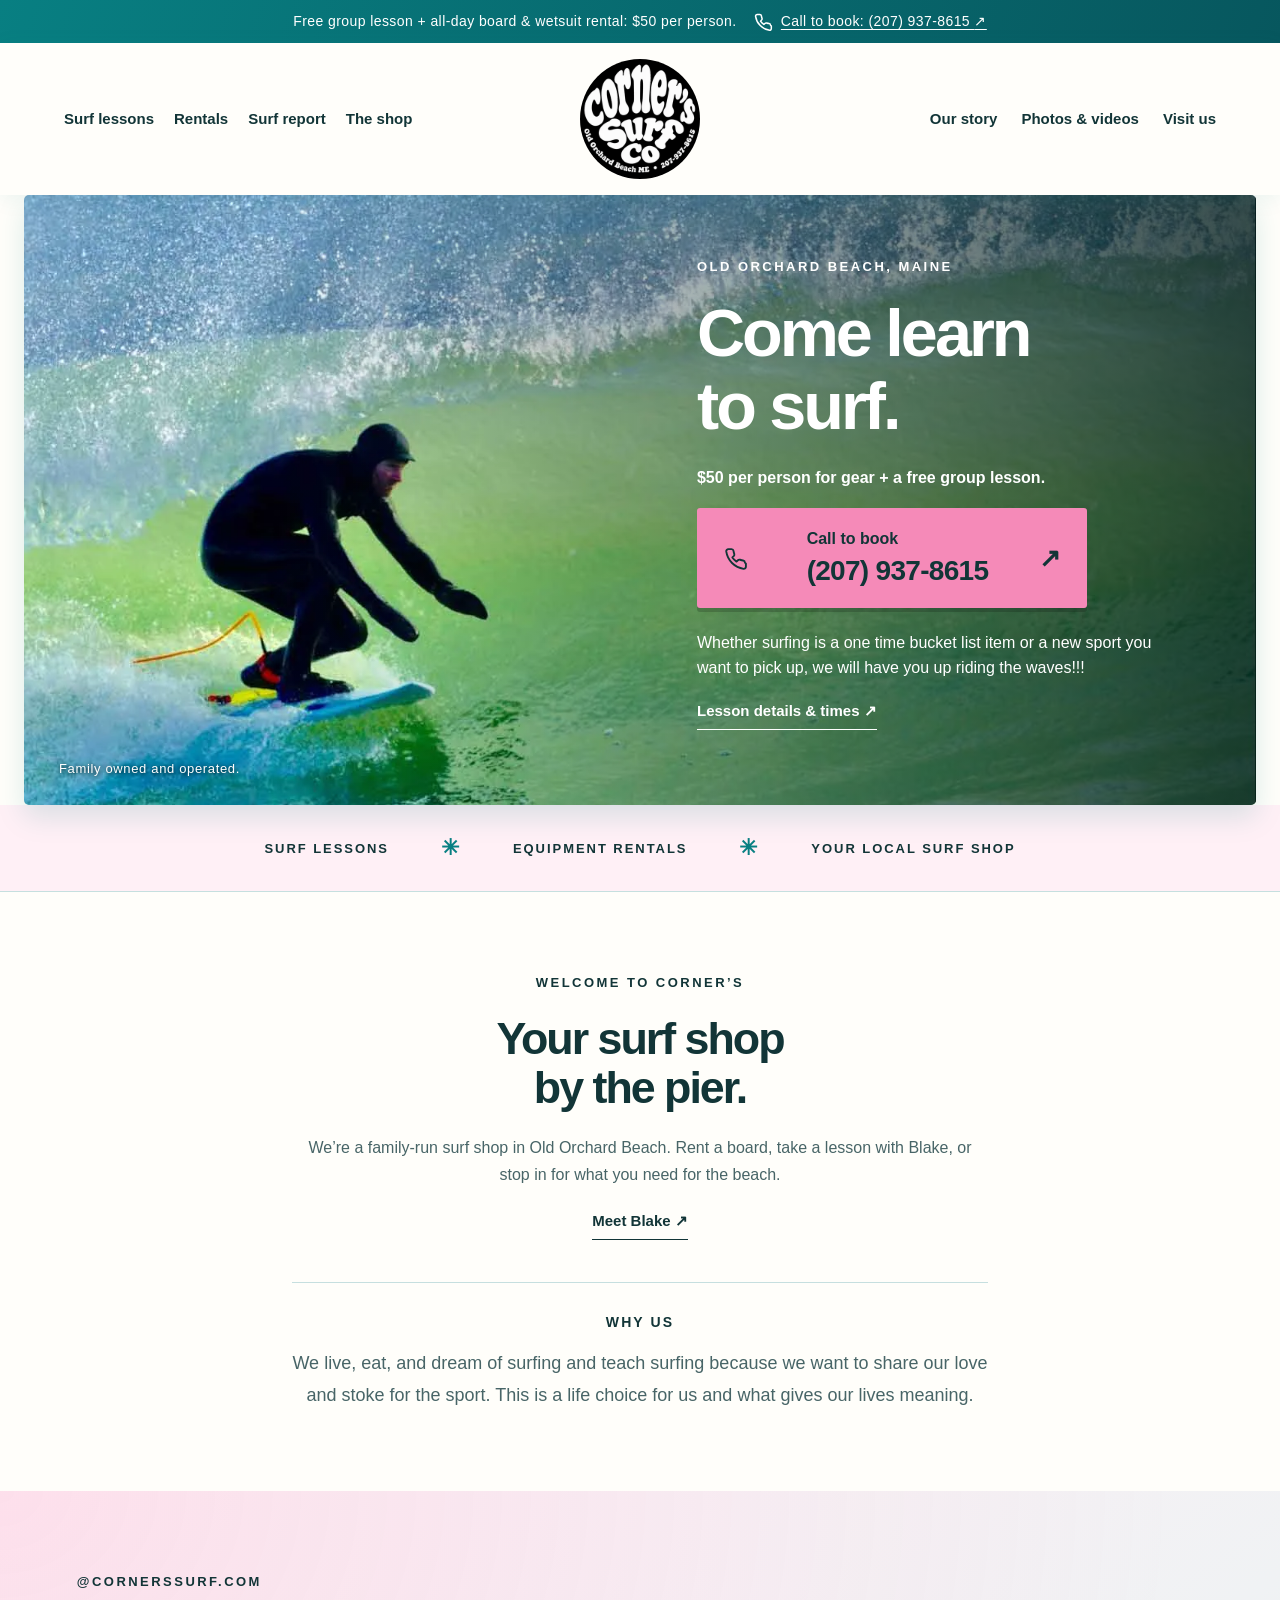
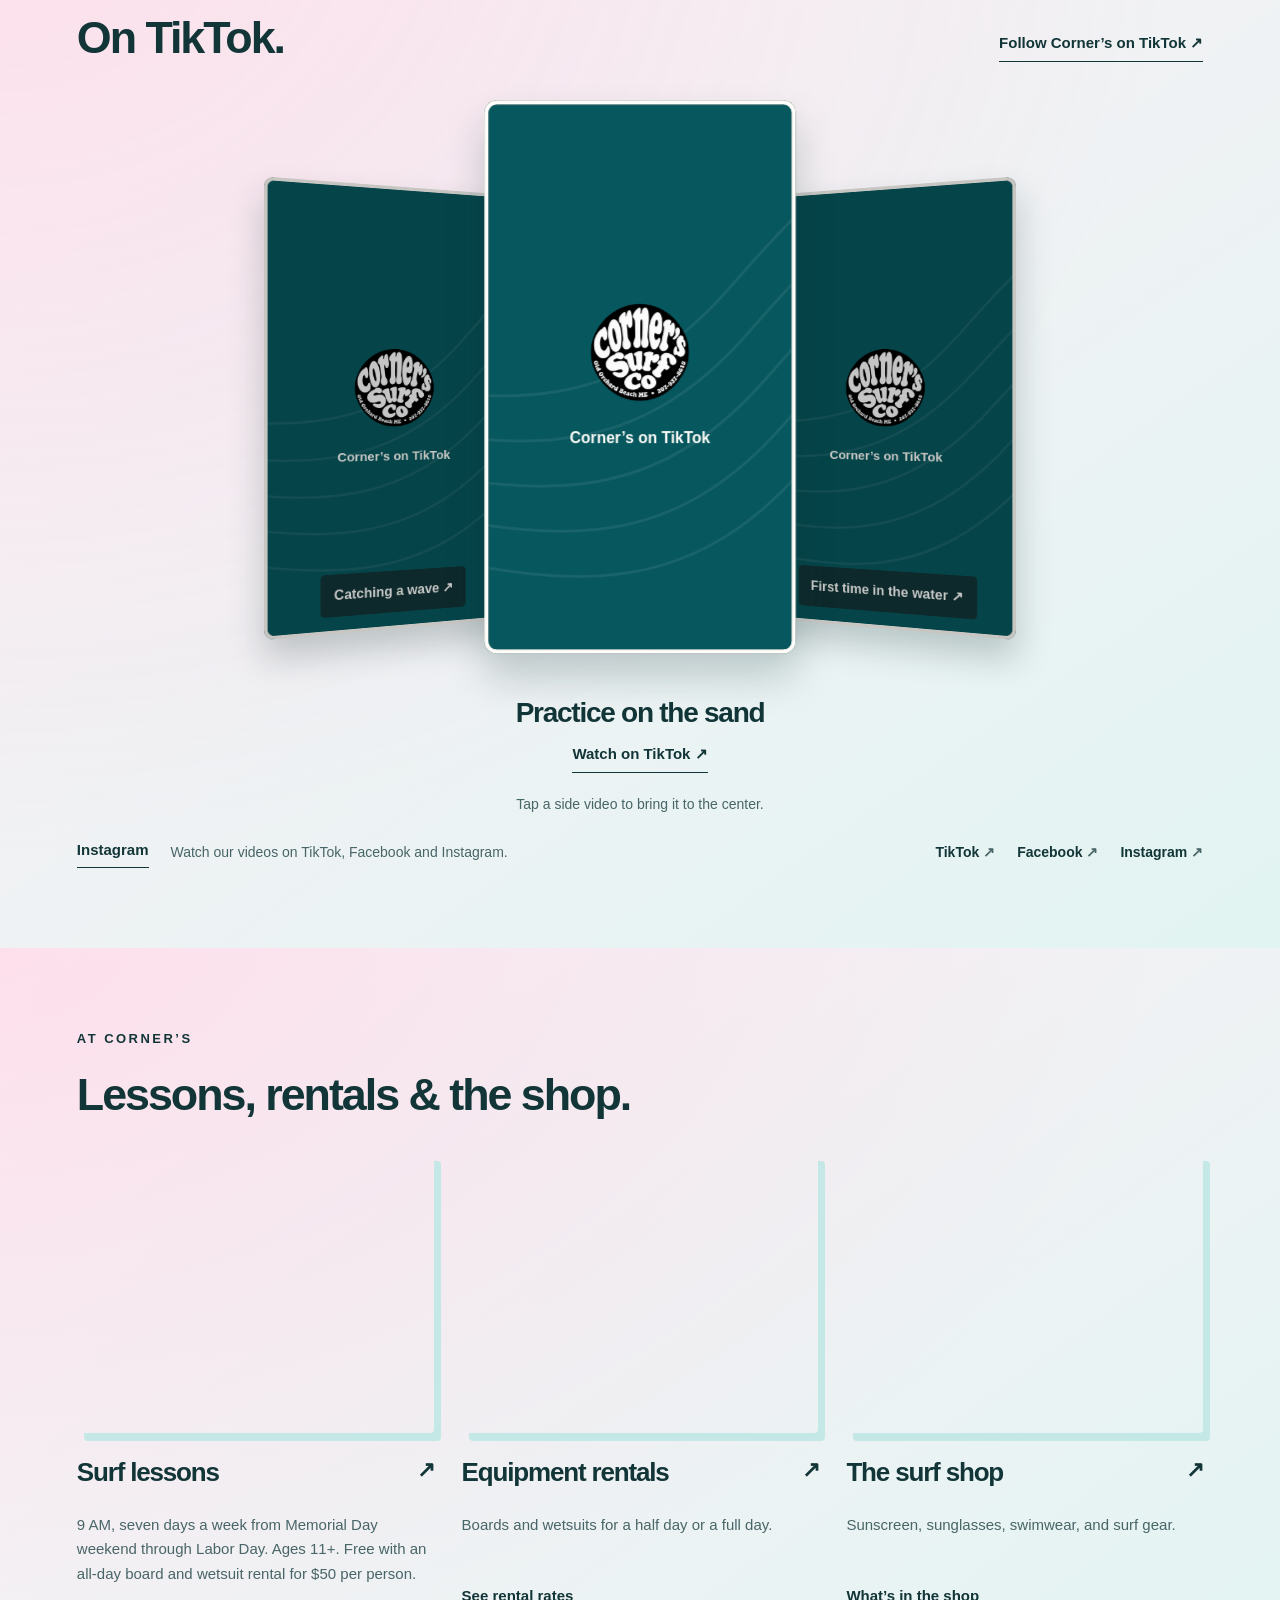
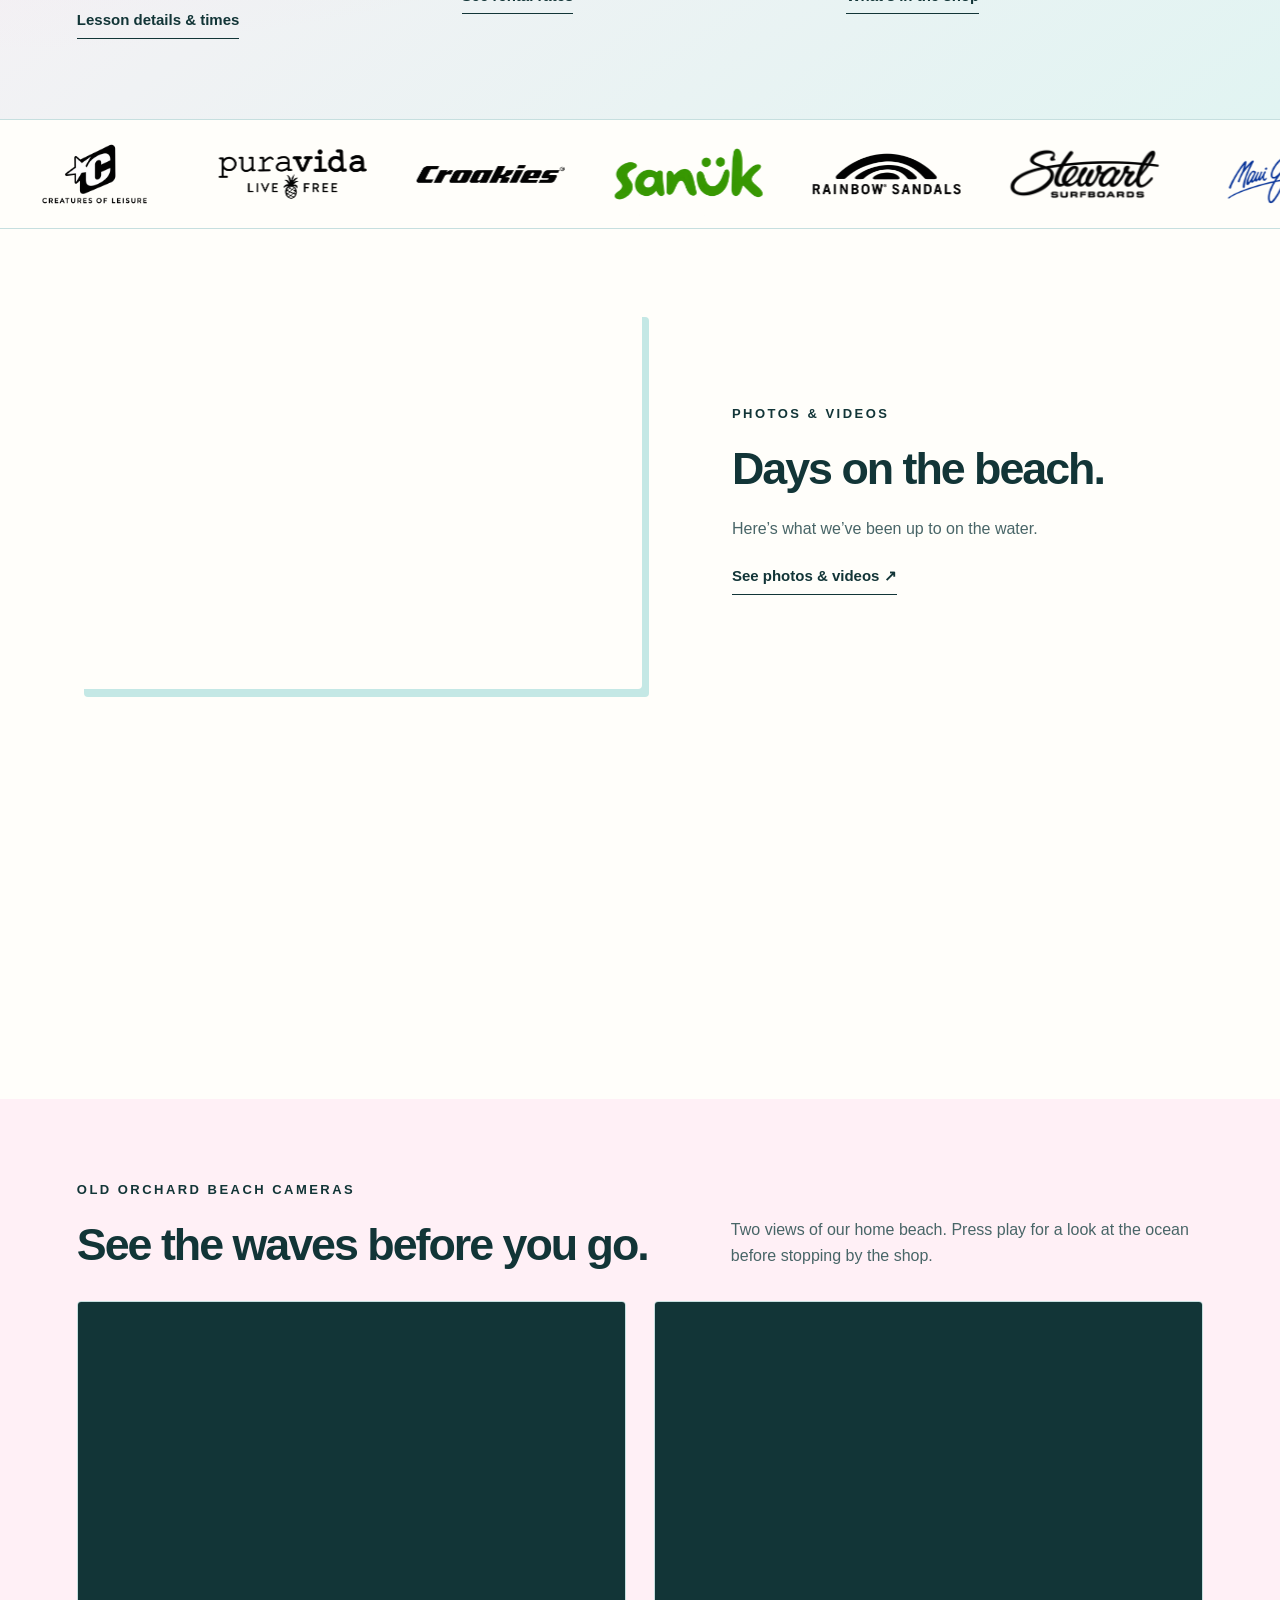
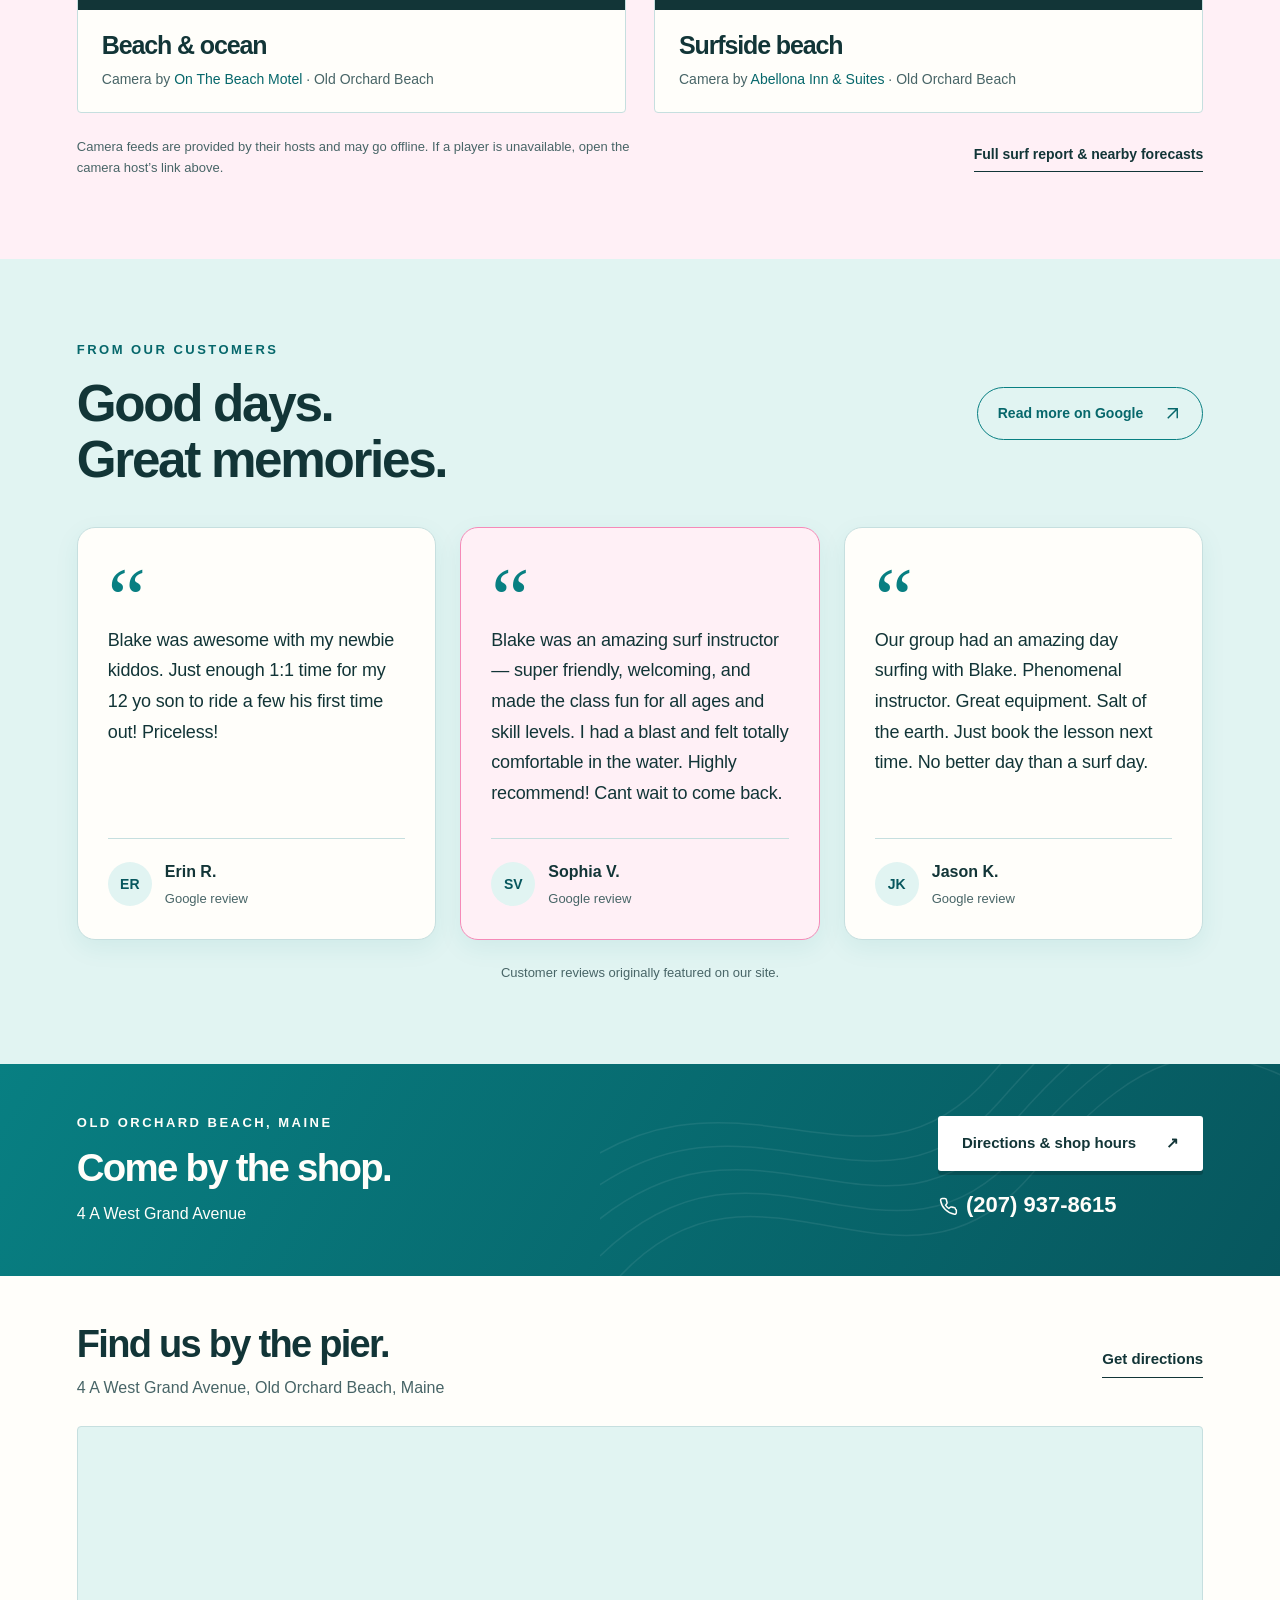
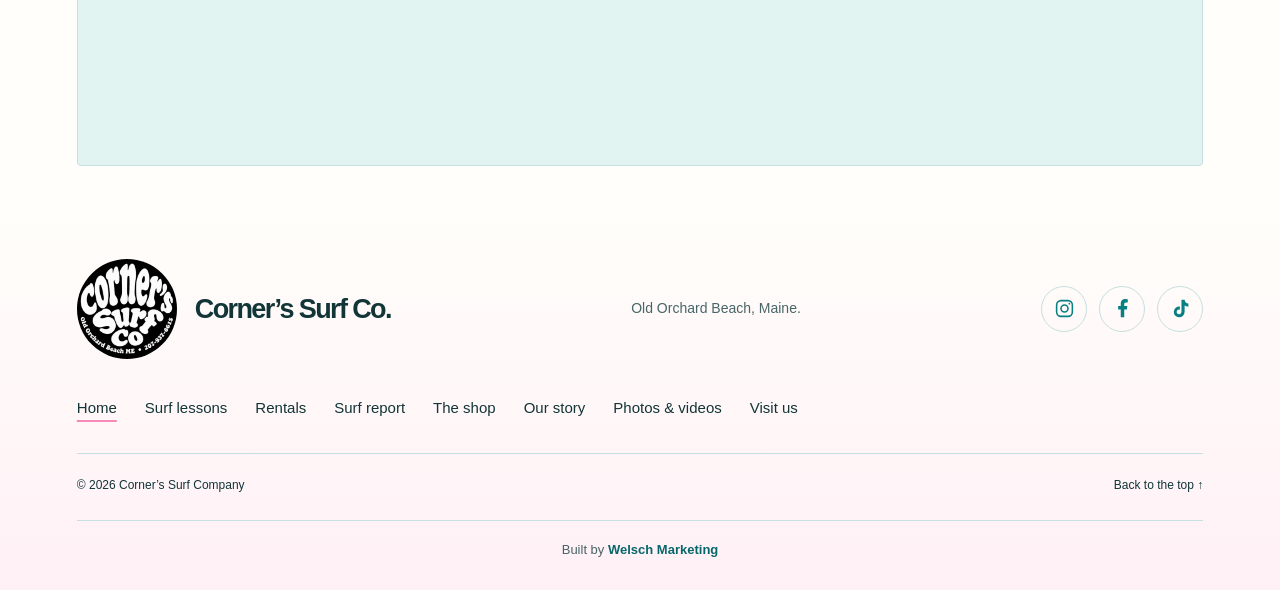
==== commit 03a326f4: "Add dedicated surf report page with local cameras and forecast links" ====
--- a/index.html
+++ b/index.html
@@ -1,6 +1,6 @@
 <!doctype html>
 <html lang="en">
-<head><meta charset="UTF-8"><meta http-equiv="Content-Security-Policy" content="default-src 'none'; script-src 'self' 'sha256-fDfwUUfBCjat/qol9UQWo5xybHTzn4eJT4+242R09wI='; style-src 'self'; img-src 'self'; media-src 'self'; frame-src https://www.tiktok.com https://www.google.com https://www.youtube.com https://g1.ipcamlive.com; object-src 'none'; base-uri 'none'; form-action 'none'"><meta name="referrer" content="strict-origin-when-cross-origin"><meta name="viewport" content="width=device-width, initial-scale=1"><meta name="description" content="Learn to surf in Old Orchard Beach, Maine. Free group lessons with an all-day board and wetsuit rental for $50 per person. Ages 11+. Call Corner’s at (207) 937-8615."><meta name="theme-color" content="#087f82"><title>Surf Lessons &amp; Surf Shop in Old Orchard Beach | Corner’s</title><link rel="icon" href="assets/corners-logo.webp"><link rel="stylesheet" href="styles.css?v=fast-media-5"><script src="script.js?v=fast-media-5" defer></script>
+<head><meta charset="UTF-8"><meta http-equiv="Content-Security-Policy" content="default-src 'none'; script-src 'self' 'sha256-fDfwUUfBCjat/qol9UQWo5xybHTzn4eJT4+242R09wI='; style-src 'self'; img-src 'self'; media-src 'self'; frame-src https://www.tiktok.com https://www.google.com https://www.youtube.com https://g1.ipcamlive.com; object-src 'none'; base-uri 'none'; form-action 'none'"><meta name="referrer" content="strict-origin-when-cross-origin"><meta name="viewport" content="width=device-width, initial-scale=1"><meta name="description" content="Learn to surf in Old Orchard Beach, Maine. Free group lessons with an all-day board and wetsuit rental for $50 per person. Ages 11+. Call Corner’s at (207) 937-8615."><meta name="theme-color" content="#087f82"><title>Surf Lessons &amp; Surf Shop in Old Orchard Beach | Corner’s</title><link rel="icon" href="assets/corners-logo.webp"><link rel="stylesheet" href="styles.css?v=surf-report-6"><script src="script.js?v=fast-media-5" defer></script>
 <link rel="canonical" href="https://cornerssurf.com/">
 <meta name="robots" content="index,follow,max-image-preview:large">
 <meta property="og:type" content="website">
@@ -17,7 +17,7 @@
 <body id="top" class="home-page">
 <a class="skip" href="#main">Skip to content</a>
 <div class="announcement">Free group lesson + all-day board &amp; wetsuit rental: $50 per person. <a href="tel:+12079378615"><svg class="phone-icon" viewBox="0 0 24 24" fill="none" stroke="currentColor" stroke-width="1.8" stroke-linecap="round" stroke-linejoin="round" aria-hidden="true" focusable="false"><path d="M22 16.9v3a2 2 0 0 1-2.2 2A19.8 19.8 0 0 1 3.1 5.2 2 2 0 0 1 5.1 3h3a2 2 0 0 1 2 1.7c.1 1 .4 2 .7 2.9a2 2 0 0 1-.5 2.1L9 11a16 16 0 0 0 4 4l1.3-1.3a2 2 0 0 1 2.1-.5c.9.3 1.9.6 2.9.7a2 2 0 0 1 1.7 2z"/></svg>Call to book: (207) 937-8615 <span aria-hidden="true"><span class="mobile-decoration" aria-hidden="true">↗</span></span></a></div>
-<header class="header"><nav class="nav" aria-label="Main navigation"><div class="nav-side nav-left"><a href="lessons.html">Surf lessons</a><a href="rentals.html">Rentals</a><a href="shop.html">The shop</a></div><a class="logo" href="index.html" aria-label="Corner’s Surf Co. home"><img src="assets/corners-logo.webp" alt="Corner’s Surf Co." width="300" height="300"></a><div class="nav-side nav-right"><a href="about.html">Our story</a><a href="gallery.html">Photos & videos</a><a href="contact.html">Visit us</a></div><button class="menu-toggle" aria-label="Menu" aria-expanded="false" aria-controls="mobile-menu"><svg class="surfboard-menu-icon" viewBox="380 40 775 950" width="60" height="74" aria-hidden="true" focusable="false"><image href="assets/surfboard-nav.webp" width="1536" height="1024" /></svg></button></nav><nav id="mobile-menu" class="mobile-menu" aria-label="Mobile navigation" hidden><a href="index.html" aria-current="page">Home</a><a href="lessons.html">Surf lessons</a><a href="rentals.html">Rentals</a><a href="shop.html">The shop</a><a href="about.html">Our story</a><a href="gallery.html">Photos & videos</a><a href="contact.html">Visit us</a><a href="tel:+12079378615"><svg class="phone-icon" viewBox="0 0 24 24" fill="none" stroke="currentColor" stroke-width="1.8" stroke-linecap="round" stroke-linejoin="round" aria-hidden="true" focusable="false"><path d="M22 16.9v3a2 2 0 0 1-2.2 2A19.8 19.8 0 0 1 3.1 5.2 2 2 0 0 1 5.1 3h3a2 2 0 0 1 2 1.7c.1 1 .4 2 .7 2.9a2 2 0 0 1-.5 2.1L9 11a16 16 0 0 0 4 4l1.3-1.3a2 2 0 0 1 2.1-.5c.9.3 1.9.6 2.9.7a2 2 0 0 1 1.7 2z"/></svg>Call (207) 937-8615</a></nav></header>
+<header class="header"><nav class="nav" aria-label="Main navigation"><div class="nav-side nav-left"><a href="lessons.html">Surf lessons</a><a href="rentals.html">Rentals</a><a href="surf-report.html">Surf report</a><a href="shop.html">The shop</a></div><a class="logo" href="index.html" aria-label="Corner’s Surf Co. home"><img src="assets/corners-logo.webp" alt="Corner’s Surf Co." width="300" height="300"></a><div class="nav-side nav-right"><a href="about.html">Our story</a><a href="gallery.html">Photos & videos</a><a href="contact.html">Visit us</a></div><button class="menu-toggle" aria-label="Menu" aria-expanded="false" aria-controls="mobile-menu"><svg class="surfboard-menu-icon" viewBox="380 40 775 950" width="60" height="74" aria-hidden="true" focusable="false"><image href="assets/surfboard-nav.webp" width="1536" height="1024" /></svg></button></nav><nav id="mobile-menu" class="mobile-menu" aria-label="Mobile navigation" hidden><a href="index.html" aria-current="page">Home</a><a href="lessons.html">Surf lessons</a><a href="rentals.html">Rentals</a><a href="surf-report.html">Surf report</a><a href="shop.html">The shop</a><a href="about.html">Our story</a><a href="gallery.html">Photos & videos</a><a href="contact.html">Visit us</a><a href="tel:+12079378615"><svg class="phone-icon" viewBox="0 0 24 24" fill="none" stroke="currentColor" stroke-width="1.8" stroke-linecap="round" stroke-linejoin="round" aria-hidden="true" focusable="false"><path d="M22 16.9v3a2 2 0 0 1-2.2 2A19.8 19.8 0 0 1 3.1 5.2 2 2 0 0 1 5.1 3h3a2 2 0 0 1 2 1.7c.1 1 .4 2 .7 2.9a2 2 0 0 1-.5 2.1L9 11a16 16 0 0 0 4 4l1.3-1.3a2 2 0 0 1 2.1-.5c.9.3 1.9.6 2.9.7a2 2 0 0 1 1.7 2z"/></svg>Call (207) 937-8615</a></nav></header>
 <main id="main">
 <section class="hero photo-panel" aria-labelledby="hero-title"><img class="cover" src="assets/image-08.webp" alt="A surfer carving across a green Atlantic wave." width="1500" height="875" fetchpriority="high"><div class="hero-copy"><p class="eyebrow">Old Orchard Beach, Maine</p><h1 id="hero-title">Come learn<br>to surf.</h1><p class="hero-price-note">$50 per person for gear + a free group lesson.</p><a class="button lesson-call light" href="tel:+12079378615"><svg class="phone-icon" viewBox="0 0 24 24" fill="none" stroke="currentColor" stroke-width="1.8" stroke-linecap="round" stroke-linejoin="round" aria-hidden="true" focusable="false"><path d="M22 16.9v3a2 2 0 0 1-2.2 2A19.8 19.8 0 0 1 3.1 5.2 2 2 0 0 1 5.1 3h3a2 2 0 0 1 2 1.7c.1 1 .4 2 .7 2.9a2 2 0 0 1-.5 2.1L9 11a16 16 0 0 0 4 4l1.3-1.3a2 2 0 0 1 2.1-.5c.9.3 1.9.6 2.9.7a2 2 0 0 1 1.7 2z"/></svg><span class="lesson-call-copy"><span class="lesson-call-label">Call to book</span><strong>(207) 937-8615</strong></span><span aria-hidden="true"><span class="mobile-decoration" aria-hidden="true">↗</span></span></a><p class="hero-booking-note">Whether surfing is a one time bucket list item or a new sport you want to pick up, we will have you up riding the waves!!!</p><a class="hero-lesson-details text-link" href="lessons.html">Lesson details &amp; times <span class="mobile-decoration" aria-hidden="true">↗</span></a></div><div class="hero-caption">Family owned and operated.</div></section>
 <div class="intro-strip"><span>Surf lessons</span><span class="dot" aria-hidden="true"><span class="mobile-decoration" aria-hidden="true">✳</span></span><span>Equipment rentals</span><span class="dot" aria-hidden="true"><span class="mobile-decoration" aria-hidden="true">✳</span></span><span>Your local surf shop</span></div>
@@ -59,13 +59,13 @@
 <article class="beach-cam"><div class="beach-cam-player"><iframe src="https://g1.ipcamlive.com/player/player.php?alias=69fde6d6903e5&amp;autoplay=0&amp;mute=1" title="Old Orchard Beach camera from On The Beach Motel" loading="lazy" allow="autoplay; fullscreen; picture-in-picture" allowfullscreen referrerpolicy="strict-origin-when-cross-origin"></iframe></div><div class="beach-cam-caption"><h3>Beach &amp; ocean</h3><p>Camera by <a href="https://onthebeachmotel.com/old-orchard-beach-motel-live-webcam/" target="_blank" rel="noopener noreferrer">On The Beach Motel<span class="visually-hidden"> (opens in a new tab)</span></a> · Old Orchard Beach</p></div></article>
 <article class="beach-cam"><div class="beach-cam-player"><iframe src="https://www.youtube.com/embed/HSQpqIWLViI?playsinline=1" title="Old Orchard Beach camera from Abellona Inn" loading="lazy" allow="accelerometer; autoplay; clipboard-write; encrypted-media; gyroscope; picture-in-picture; fullscreen" allowfullscreen referrerpolicy="strict-origin-when-cross-origin"></iframe></div><div class="beach-cam-caption"><h3>Surfside beach</h3><p>Camera by <a href="https://abellonainn.com/webcam/" target="_blank" rel="noopener noreferrer">Abellona Inn &amp; Suites<span class="visually-hidden"> (opens in a new tab)</span></a> · Old Orchard Beach</p></div></article>
 </div>
-<div class="surf-cams-footer"><p>Camera feeds are provided by their hosts and may go offline. If a player is unavailable, open the camera host’s link above.</p><a class="text-link" href="https://www.surfline.com/surf-report/old-orchard-beach/5842041f4e65fad6a77089df" target="_blank" rel="noopener noreferrer">Old Orchard Beach forecast on Surfline<span class="visually-hidden"> (opens in a new tab)</span></a></div>
+<div class="surf-cams-footer"><p>Camera feeds are provided by their hosts and may go offline. If a player is unavailable, open the camera host’s link above.</p><a class="text-link" href="surf-report.html">Full surf report &amp; nearby forecasts</a></div>
 </section><section class="customer-reviews section" id="reviews" aria-labelledby="reviews-title"><div class="section-heading reviews-heading"><div><p class="eyebrow">From our customers</p><h2 id="reviews-title">Good days.<br>Great memories.</h2></div><a class="reviews-google-link" href="https://www.google.com/maps?cid=18280339297402584955" target="_blank" rel="noopener noreferrer">Read more on Google<svg aria-hidden="true" viewBox="0 0 24 24" fill="none" stroke="currentColor" stroke-width="1.8"><path d="M6 18 18 6M6 6h12v12"/></svg><span class="visually-hidden"> (opens in a new tab)</span></a></div><div class="review-grid"><figure class="review-card"><span class="review-quote-mark" aria-hidden="true">“</span><blockquote>Blake was awesome with my newbie kiddos. Just enough 1:1 time for my 12 yo son to ride a few his first time out! Priceless!</blockquote><figcaption><span class="review-avatar" aria-hidden="true">ER</span><span class="review-author"><strong>Erin R.</strong><span>Google review</span></span></figcaption></figure><figure class="review-card"><span class="review-quote-mark" aria-hidden="true">“</span><blockquote>Blake was an amazing surf instructor — super friendly, welcoming, and made the class fun for all ages and skill levels. I had a blast and felt totally comfortable in the water. Highly recommend! Cant wait to come back.</blockquote><figcaption><span class="review-avatar" aria-hidden="true">SV</span><span class="review-author"><strong>Sophia V.</strong><span>Google review</span></span></figcaption></figure><figure class="review-card"><span class="review-quote-mark" aria-hidden="true">“</span><blockquote>Our group had an amazing day surfing with Blake. Phenomenal instructor. Great equipment. Salt of the earth. Just book the lesson next time. No better day than a surf day.</blockquote><figcaption><span class="review-avatar" aria-hidden="true">JK</span><span class="review-author"><strong>Jason K.</strong><span>Google review</span></span></figcaption></figure></div><p class="reviews-source">Customer reviews originally featured on our site.</p></section></main>
 <aside class="visit-strip section" aria-label="Visit or call Corner’s"><div><p class="eyebrow">Old Orchard Beach, Maine</p><h2>Come by the shop.</h2><p>4 A West Grand Avenue</p></div><div class="visit-actions"><a class="button light" href="contact.html">Directions & shop hours <span aria-hidden="true"><span class="mobile-decoration" aria-hidden="true">↗</span></span></a><a class="visit-phone" href="tel:+12079378615"><svg class="phone-icon" viewBox="0 0 24 24" fill="none" stroke="currentColor" stroke-width="1.8" stroke-linecap="round" stroke-linejoin="round" aria-hidden="true" focusable="false"><path d="M22 16.9v3a2 2 0 0 1-2.2 2A19.8 19.8 0 0 1 3.1 5.2 2 2 0 0 1 5.1 3h3a2 2 0 0 1 2 1.7c.1 1 .4 2 .7 2.9a2 2 0 0 1-.5 2.1L9 11a16 16 0 0 0 4 4l1.3-1.3a2 2 0 0 1 2.1-.5c.9.3 1.9.6 2.9.7a2 2 0 0 1 1.7 2z"/></svg>(207) 937-8615</a></div></aside>
 <section class="footer-map section" aria-labelledby="footer-map-title">
   <div class="footer-map-heading"><div><h2 id="footer-map-title">Find us by the pier.</h2><p>4 A West Grand Avenue, Old Orchard Beach, Maine</p></div><a class="text-link" href="https://www.google.com/maps?cid=18280339297402584955" target="_blank" rel="noopener noreferrer">Get directions</a></div>
   <div class="footer-map-frame"><iframe src="https://www.google.com/maps/embed?pb=!1m14!1m8!1m3!1d7277.615907468666!2d-70.38171740458635!3d43.51606251182126!3m2!1i1024!2i768!4f13.1!3m3!1m2!1s0x0%3A0xfdb0cfbcd34b7f7b!2sCorners%20Surf!5e0!3m2!1sen!2sus!4v1586554289759!5m2!1sen!2sus" title="Google Maps location of Corner’s Surf Company in Old Orchard Beach" width="600" height="320" loading="lazy" referrerpolicy="strict-origin-when-cross-origin" allowfullscreen></iframe></div>
 </section>
-<footer class="section"><div class="footer-top"><a href="index.html" class="footer-name footer-brand" aria-label="Corner’s Surf Co. home"><img src="assets/corners-logo.webp" alt="Corner’s Surf Co. — Old Orchard Beach, Maine" width="120" height="120" loading="lazy" decoding="async"><span>Corner’s Surf Co.</span></a><p>Old Orchard Beach, Maine.</p><div id="social-links" class="footer-socials" aria-label="Follow Corner’s Surf Co."><a href="https://www.instagram.com/cornerssurfco/" target="_blank" rel="noopener noreferrer" aria-label="Corner’s Surf Co. on Instagram" title="Instagram"><svg viewBox="0 0 24 24" fill="none" stroke="currentColor" stroke-width="1.8" aria-hidden="true"><rect x="3" y="3" width="18" height="18" rx="5"/><circle cx="12" cy="12" r="4"/><circle cx="17.5" cy="6.5" r="1" fill="currentColor" stroke="none"/></svg></a><a href="https://www.facebook.com/cornerssurfco/" target="_blank" rel="noopener noreferrer" aria-label="Corner’s Surf Co. on Facebook" title="Facebook"><svg viewBox="0 0 24 24" fill="currentColor" aria-hidden="true"><path d="M14 22v-9h3l.5-4H14V7c0-1.15.4-2 2-2h2V1.3A26 26 0 0 0 15 1c-3 0-5 1.8-5 5v3H7v4h3v9z"/></svg></a><a href="https://www.tiktok.com/@cornerssurf.com" target="_blank" rel="noopener noreferrer" aria-label="Corner’s Surf Co. on TikTok" title="TikTok"><svg viewBox="0 0 24 24" fill="currentColor" aria-hidden="true"><path d="M16.7 2c.3 2.6 1.8 4.2 4.3 4.4v3.5a9 9 0 0 1-4.3-1.3v7.2a6.2 6.2 0 1 1-5.4-6.1v3.6a2.7 2.7 0 1 0 1.8 2.5V2z"/></svg></a></div></div><nav class="footer-nav" aria-label="Footer navigation"><a href="index.html" aria-current="page">Home</a><a href="lessons.html">Surf lessons</a><a href="rentals.html">Rentals</a><a href="shop.html">The shop</a><a href="about.html">Our story</a><a href="gallery.html">Photos & videos</a><a href="contact.html">Visit us</a></nav><div class="footer-bottom"><span>© 2026 Corner’s Surf Company</span><a href="#top">Back to the top <span class="mobile-decoration" aria-hidden="true">↑</span></a></div><p class="built-by">Built by <a href="https://welschmarketing.com/" target="_blank" rel="noopener noreferrer"><strong>Welsch Marketing</strong></a></p></footer>
+<footer class="section"><div class="footer-top"><a href="index.html" class="footer-name footer-brand" aria-label="Corner’s Surf Co. home"><img src="assets/corners-logo.webp" alt="Corner’s Surf Co. — Old Orchard Beach, Maine" width="120" height="120" loading="lazy" decoding="async"><span>Corner’s Surf Co.</span></a><p>Old Orchard Beach, Maine.</p><div id="social-links" class="footer-socials" aria-label="Follow Corner’s Surf Co."><a href="https://www.instagram.com/cornerssurfco/" target="_blank" rel="noopener noreferrer" aria-label="Corner’s Surf Co. on Instagram" title="Instagram"><svg viewBox="0 0 24 24" fill="none" stroke="currentColor" stroke-width="1.8" aria-hidden="true"><rect x="3" y="3" width="18" height="18" rx="5"/><circle cx="12" cy="12" r="4"/><circle cx="17.5" cy="6.5" r="1" fill="currentColor" stroke="none"/></svg></a><a href="https://www.facebook.com/cornerssurfco/" target="_blank" rel="noopener noreferrer" aria-label="Corner’s Surf Co. on Facebook" title="Facebook"><svg viewBox="0 0 24 24" fill="currentColor" aria-hidden="true"><path d="M14 22v-9h3l.5-4H14V7c0-1.15.4-2 2-2h2V1.3A26 26 0 0 0 15 1c-3 0-5 1.8-5 5v3H7v4h3v9z"/></svg></a><a href="https://www.tiktok.com/@cornerssurf.com" target="_blank" rel="noopener noreferrer" aria-label="Corner’s Surf Co. on TikTok" title="TikTok"><svg viewBox="0 0 24 24" fill="currentColor" aria-hidden="true"><path d="M16.7 2c.3 2.6 1.8 4.2 4.3 4.4v3.5a9 9 0 0 1-4.3-1.3v7.2a6.2 6.2 0 1 1-5.4-6.1v3.6a2.7 2.7 0 1 0 1.8 2.5V2z"/></svg></a></div></div><nav class="footer-nav" aria-label="Footer navigation"><a href="index.html" aria-current="page">Home</a><a href="lessons.html">Surf lessons</a><a href="rentals.html">Rentals</a><a href="surf-report.html">Surf report</a><a href="shop.html">The shop</a><a href="about.html">Our story</a><a href="gallery.html">Photos & videos</a><a href="contact.html">Visit us</a></nav><div class="footer-bottom"><span>© 2026 Corner’s Surf Company</span><a href="#top">Back to the top <span class="mobile-decoration" aria-hidden="true">↑</span></a></div><p class="built-by">Built by <a href="https://welschmarketing.com/" target="_blank" rel="noopener noreferrer"><strong>Welsch Marketing</strong></a></p></footer>
 
 </body></html>
--- a/styles.css
+++ b/styles.css
@@ -215,3 +215,7 @@
 .video-frame{position:relative}.video-preview{position:absolute;inset:0;display:flex;flex-direction:column;align-items:center;justify-content:center;gap:22px;color:var(--paper);background:var(--ocean-deep) url("assets/tide-lines.svg") center/cover;font-size:15px;font-weight:600}.video-preview img{width:96px;height:96px;object-fit:contain;border-radius:50%}.video-frame iframe{position:relative;z-index:1}.video-frame iframe:not([src]){display:none}
 .brand-swipe-hint{display:none}
 @media(max-width:700px){.brand-swipe-hint{display:block;margin:0;padding:14px 24px 8px;font-size:13px;color:var(--muted);background:var(--paper)}.brand-strip{overflow-x:auto;overflow-y:hidden;scroll-snap-type:x proximity;overscroll-behavior-x:contain;-webkit-overflow-scrolling:touch}.brand-strip.is-ready .brand-track,.brand-strip .brand-track{display:block;width:max-content;animation:none;transform:none}.brand-strip.is-ready .brand-group,.brand-strip .brand-group{flex-wrap:nowrap;min-width:0;justify-content:flex-start;gap:28px;padding-inline:24px}.brand-strip .brand-item{scroll-snap-align:start}.brand-strip .brand-group[aria-hidden="true"]{display:none}.shop-brand-grid{display:flex;overflow-x:auto;scroll-snap-type:x mandatory;overscroll-behavior-x:contain;gap:16px;padding:8px 0 16px}.shop-brand-grid .brand-item{flex:0 0 72%;height:150px;scroll-snap-align:start}.shop-brand-section .brand-swipe-hint{padding:0;background:none}.brand-strip:focus-visible,.shop-brand-grid:focus-visible{outline-offset:-3px}}
+
+/* Dedicated surf report: local forecast first, nearby forecasts and camera players. */
+.report-hero{display:grid;grid-template-columns:1fr 1.1fr;align-items:center;gap:6vw;background:var(--sand)}.report-hero h1{font-size:clamp(42px,4.8vw,68px)}.report-hero p:not(.eyebrow){color:var(--muted);max-width:480px}.report-hero .report-lead{font-size:20px;font-weight:600;color:var(--ink)}.report-hero figure{margin:0}.report-hero img{width:100%;height:360px;object-fit:cover;border-radius:8px;box-shadow:8px 8px 0 var(--photo-mat)}.report-hero figcaption{font-size:13px;color:var(--muted);margin-top:18px}.report-forecasts{background:var(--paper)}.report-forecast-grid{display:grid;grid-template-columns:1fr 1fr;gap:36px}.report-home-forecast{padding:36px;border-radius:12px;background:var(--ocean-deep) url("assets/tide-lines.svg") right bottom/cover;color:var(--paper)}.report-location{font-size:13px;text-transform:uppercase;letter-spacing:.13em}.report-home-forecast h3{font-size:36px;margin:22px 0 16px}.report-home-forecast p{max-width:440px;margin-bottom:28px}.report-nearby{padding:12px 0}.report-nearby h3{font-size:25px;margin-bottom:22px}.report-nearby>a{display:flex;align-items:center;justify-content:space-between;gap:20px;padding:22px 0;border-top:1px solid var(--line)}.report-nearby strong{font-size:20px}.report-nearby small{display:block;font-size:13px;color:var(--muted);margin-top:5px}.report-link-label{font-size:14px;color:var(--teal-hover);text-decoration:underline;text-underline-offset:5px;white-space:nowrap}.report-nearby>p{font-size:13px;color:var(--muted);margin:20px 0 0}.report-forecasts .section-heading>p{max-width:300px}.nav-left{gap:20px}
+@media(max-width:700px){.report-hero,.report-forecast-grid{grid-template-columns:1fr;gap:30px}.report-hero img{height:250px;box-shadow:4px 4px 0 var(--photo-mat)}.report-hero .report-lead{font-size:18px}.report-home-forecast{padding:26px}.report-home-forecast h3{font-size:31px}.report-nearby>a{gap:12px}.report-nearby strong{font-size:18px}.report-link-label{font-size:13px}.report-forecasts .section-heading>p{margin-top:18px}.surf-report-page .visit-actions .button{font-size:14px;padding-inline:16px}}
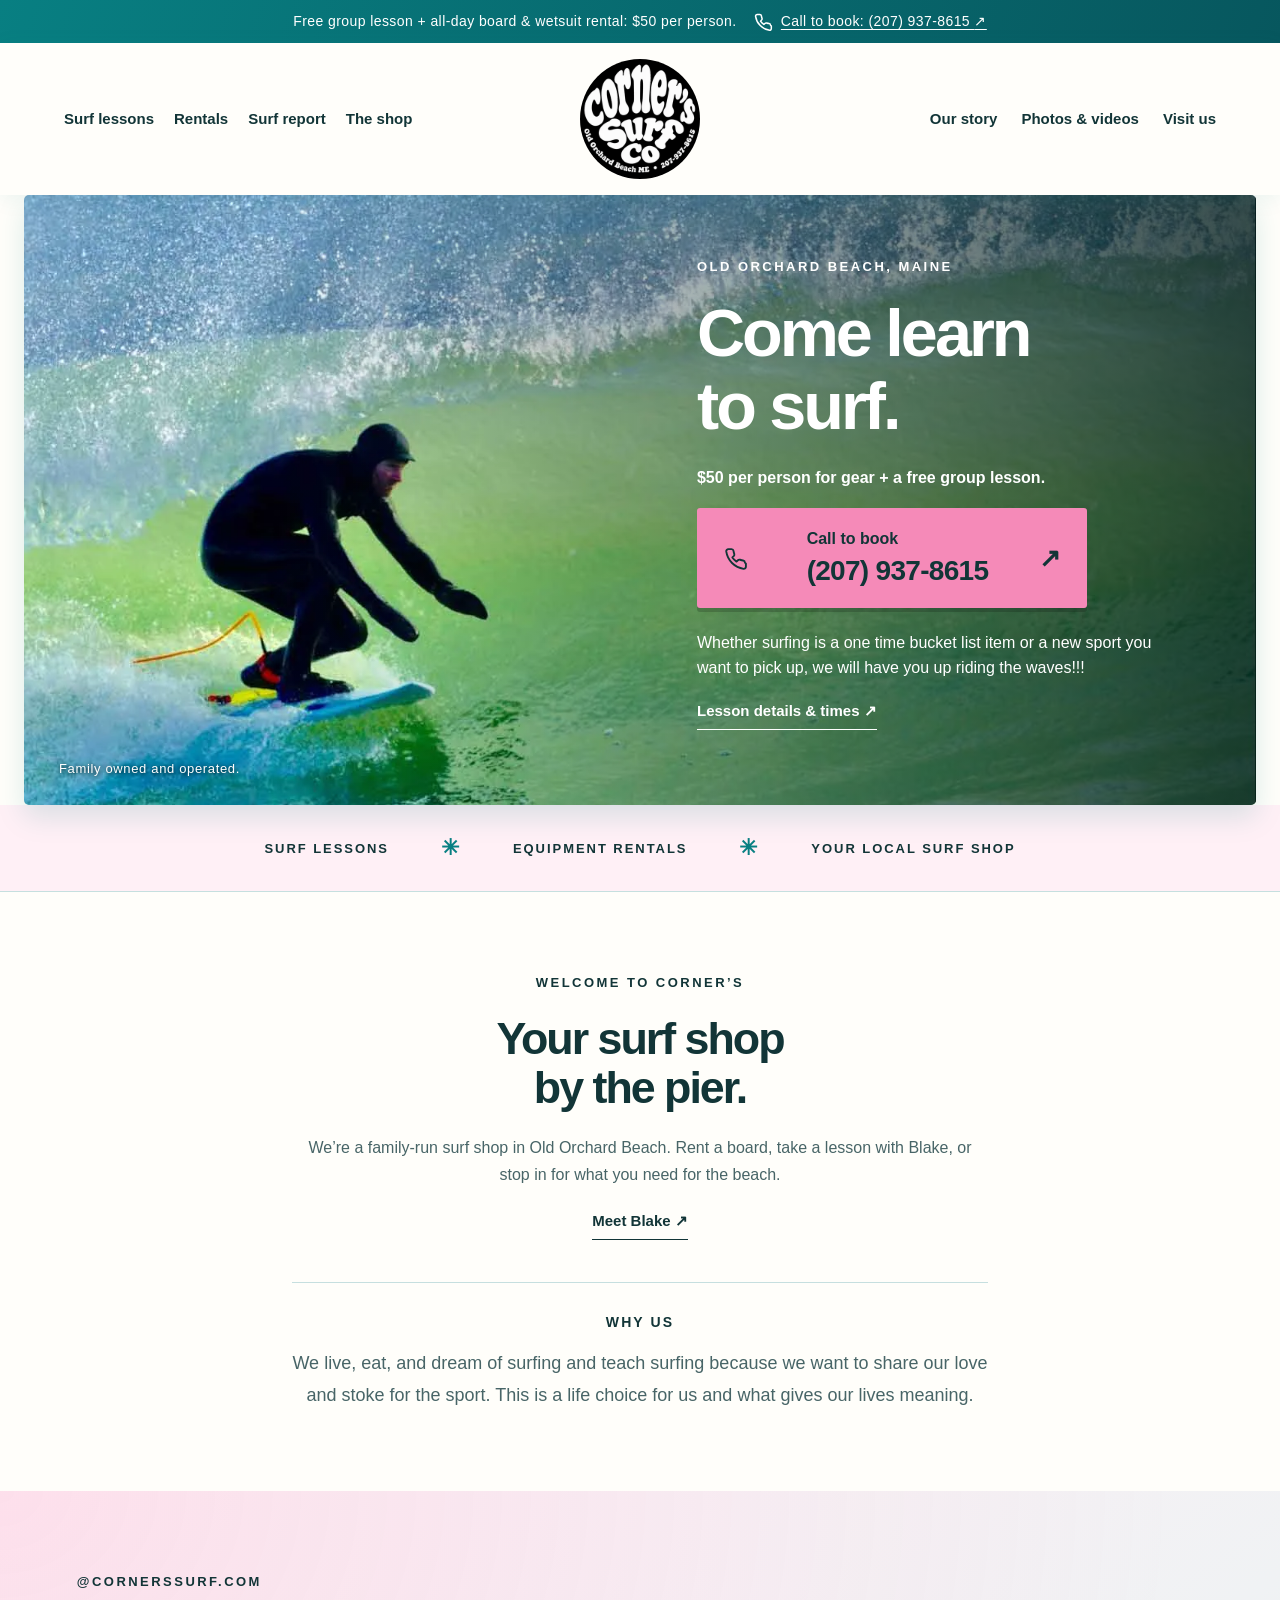
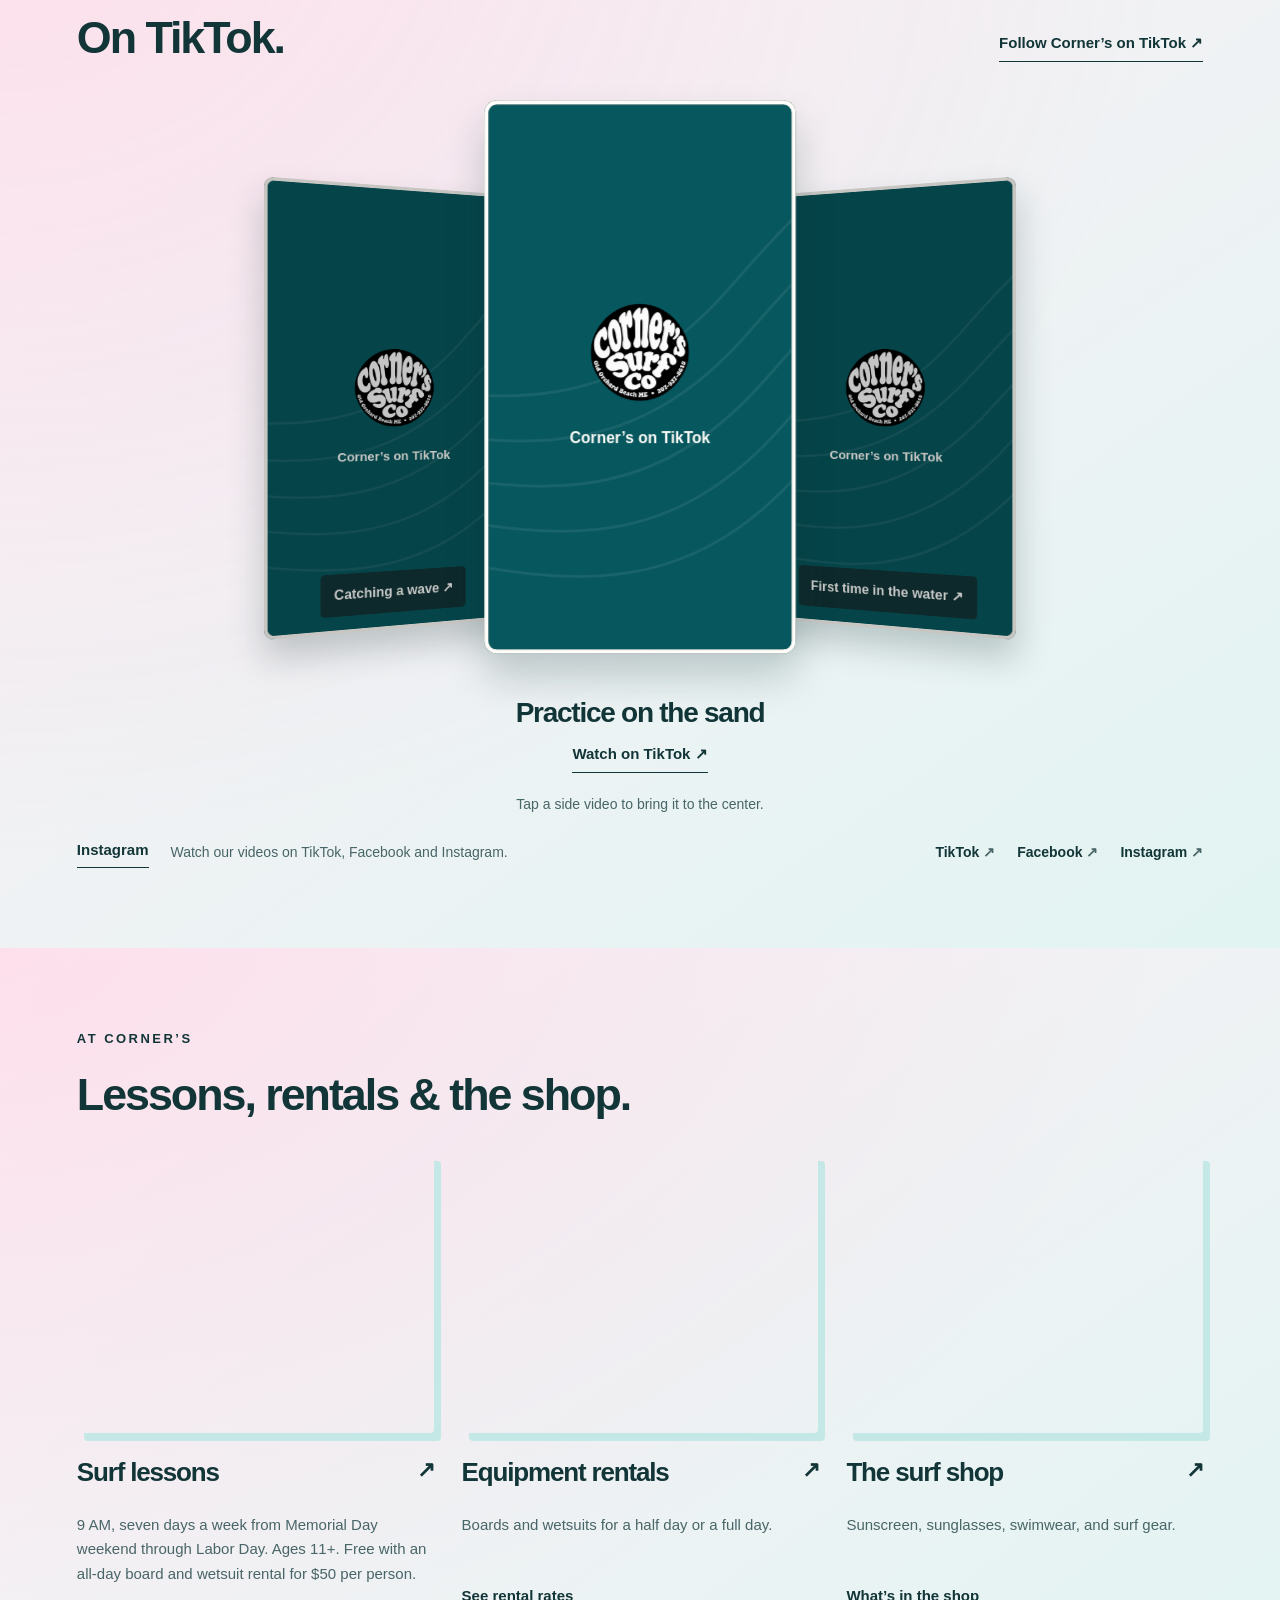
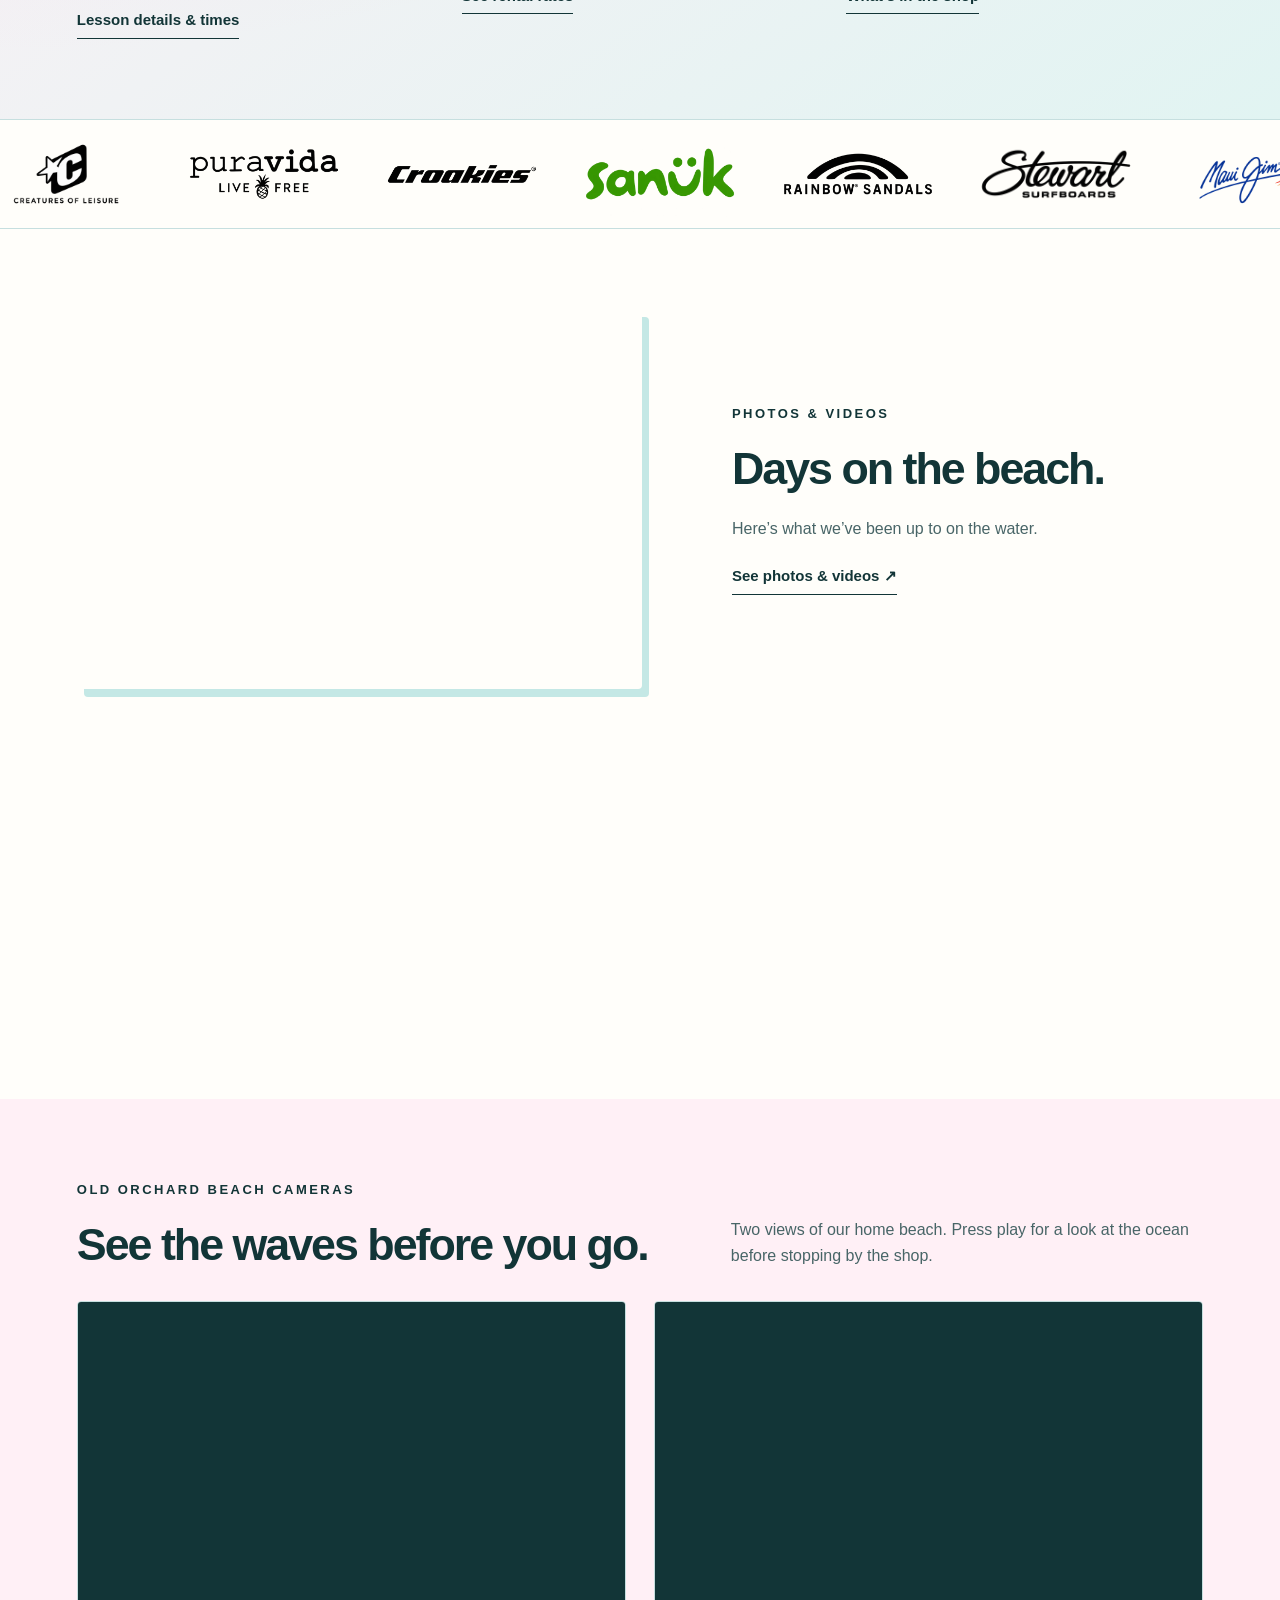
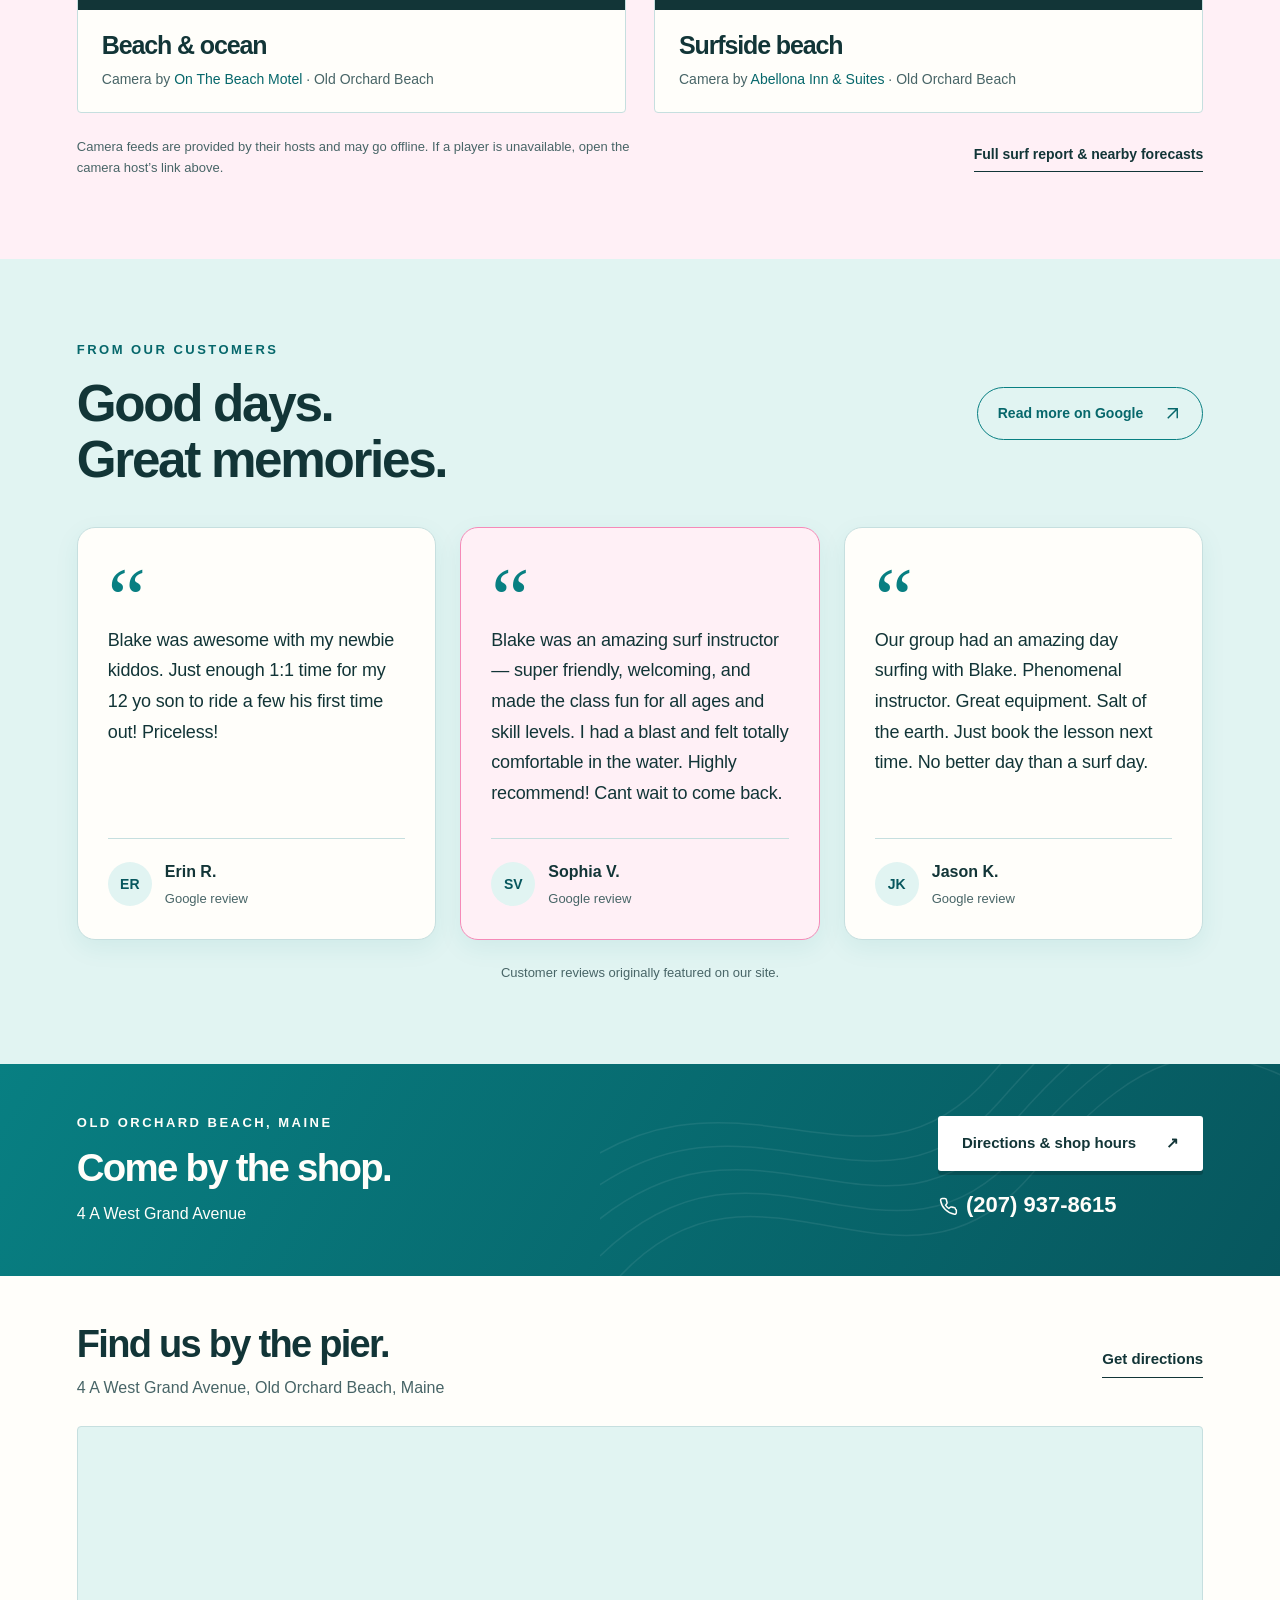
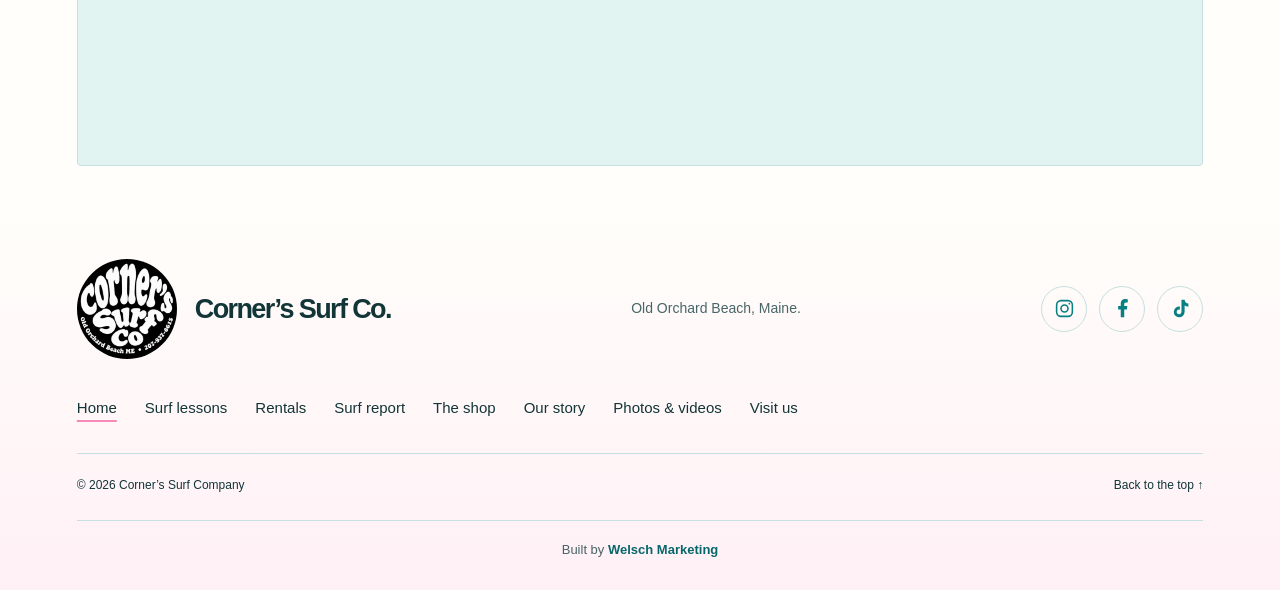
==== commit 1af6ecdc: "Use clean homepage URLs and normalize index.html bookmarks" ====
--- a/index.html
+++ b/index.html
@@ -1,6 +1,6 @@
 <!doctype html>
 <html lang="en">
-<head><meta charset="UTF-8"><meta http-equiv="Content-Security-Policy" content="default-src 'none'; script-src 'self' 'sha256-fDfwUUfBCjat/qol9UQWo5xybHTzn4eJT4+242R09wI='; style-src 'self'; img-src 'self'; media-src 'self'; frame-src https://www.tiktok.com https://www.google.com https://www.youtube.com https://g1.ipcamlive.com; object-src 'none'; base-uri 'none'; form-action 'none'"><meta name="referrer" content="strict-origin-when-cross-origin"><meta name="viewport" content="width=device-width, initial-scale=1"><meta name="description" content="Learn to surf in Old Orchard Beach, Maine. Free group lessons with an all-day board and wetsuit rental for $50 per person. Ages 11+. Call Corner’s at (207) 937-8615."><meta name="theme-color" content="#087f82"><title>Surf Lessons &amp; Surf Shop in Old Orchard Beach | Corner’s</title><link rel="icon" href="assets/corners-logo.webp"><link rel="stylesheet" href="styles.css?v=surf-report-6"><script src="script.js?v=fast-media-5" defer></script>
+<head><meta charset="UTF-8"><meta http-equiv="Content-Security-Policy" content="default-src 'none'; script-src 'self' 'sha256-fDfwUUfBCjat/qol9UQWo5xybHTzn4eJT4+242R09wI='; style-src 'self'; img-src 'self'; media-src 'self'; frame-src https://www.tiktok.com https://www.google.com https://www.youtube.com https://g1.ipcamlive.com; object-src 'none'; base-uri 'none'; form-action 'none'"><meta name="referrer" content="strict-origin-when-cross-origin"><meta name="viewport" content="width=device-width, initial-scale=1"><meta name="description" content="Learn to surf in Old Orchard Beach, Maine. Free group lessons with an all-day board and wetsuit rental for $50 per person. Ages 11+. Call Corner’s at (207) 937-8615."><meta name="theme-color" content="#087f82"><title>Surf Lessons &amp; Surf Shop in Old Orchard Beach | Corner’s</title><link rel="icon" href="assets/corners-logo.webp"><link rel="stylesheet" href="styles.css?v=surf-report-6"><script src="script.js?v=clean-home-7" defer></script>
 <link rel="canonical" href="https://cornerssurf.com/">
 <meta name="robots" content="index,follow,max-image-preview:large">
 <meta property="og:type" content="website">
@@ -17,7 +17,7 @@
 <body id="top" class="home-page">
 <a class="skip" href="#main">Skip to content</a>
 <div class="announcement">Free group lesson + all-day board &amp; wetsuit rental: $50 per person. <a href="tel:+12079378615"><svg class="phone-icon" viewBox="0 0 24 24" fill="none" stroke="currentColor" stroke-width="1.8" stroke-linecap="round" stroke-linejoin="round" aria-hidden="true" focusable="false"><path d="M22 16.9v3a2 2 0 0 1-2.2 2A19.8 19.8 0 0 1 3.1 5.2 2 2 0 0 1 5.1 3h3a2 2 0 0 1 2 1.7c.1 1 .4 2 .7 2.9a2 2 0 0 1-.5 2.1L9 11a16 16 0 0 0 4 4l1.3-1.3a2 2 0 0 1 2.1-.5c.9.3 1.9.6 2.9.7a2 2 0 0 1 1.7 2z"/></svg>Call to book: (207) 937-8615 <span aria-hidden="true"><span class="mobile-decoration" aria-hidden="true">↗</span></span></a></div>
-<header class="header"><nav class="nav" aria-label="Main navigation"><div class="nav-side nav-left"><a href="lessons.html">Surf lessons</a><a href="rentals.html">Rentals</a><a href="surf-report.html">Surf report</a><a href="shop.html">The shop</a></div><a class="logo" href="index.html" aria-label="Corner’s Surf Co. home"><img src="assets/corners-logo.webp" alt="Corner’s Surf Co." width="300" height="300"></a><div class="nav-side nav-right"><a href="about.html">Our story</a><a href="gallery.html">Photos & videos</a><a href="contact.html">Visit us</a></div><button class="menu-toggle" aria-label="Menu" aria-expanded="false" aria-controls="mobile-menu"><svg class="surfboard-menu-icon" viewBox="380 40 775 950" width="60" height="74" aria-hidden="true" focusable="false"><image href="assets/surfboard-nav.webp" width="1536" height="1024" /></svg></button></nav><nav id="mobile-menu" class="mobile-menu" aria-label="Mobile navigation" hidden><a href="index.html" aria-current="page">Home</a><a href="lessons.html">Surf lessons</a><a href="rentals.html">Rentals</a><a href="surf-report.html">Surf report</a><a href="shop.html">The shop</a><a href="about.html">Our story</a><a href="gallery.html">Photos & videos</a><a href="contact.html">Visit us</a><a href="tel:+12079378615"><svg class="phone-icon" viewBox="0 0 24 24" fill="none" stroke="currentColor" stroke-width="1.8" stroke-linecap="round" stroke-linejoin="round" aria-hidden="true" focusable="false"><path d="M22 16.9v3a2 2 0 0 1-2.2 2A19.8 19.8 0 0 1 3.1 5.2 2 2 0 0 1 5.1 3h3a2 2 0 0 1 2 1.7c.1 1 .4 2 .7 2.9a2 2 0 0 1-.5 2.1L9 11a16 16 0 0 0 4 4l1.3-1.3a2 2 0 0 1 2.1-.5c.9.3 1.9.6 2.9.7a2 2 0 0 1 1.7 2z"/></svg>Call (207) 937-8615</a></nav></header>
+<header class="header"><nav class="nav" aria-label="Main navigation"><div class="nav-side nav-left"><a href="lessons.html">Surf lessons</a><a href="rentals.html">Rentals</a><a href="surf-report.html">Surf report</a><a href="shop.html">The shop</a></div><a class="logo" href="/" aria-label="Corner’s Surf Co. home"><img src="assets/corners-logo.webp" alt="Corner’s Surf Co." width="300" height="300"></a><div class="nav-side nav-right"><a href="about.html">Our story</a><a href="gallery.html">Photos & videos</a><a href="contact.html">Visit us</a></div><button class="menu-toggle" aria-label="Menu" aria-expanded="false" aria-controls="mobile-menu"><svg class="surfboard-menu-icon" viewBox="380 40 775 950" width="60" height="74" aria-hidden="true" focusable="false"><image href="assets/surfboard-nav.webp" width="1536" height="1024" /></svg></button></nav><nav id="mobile-menu" class="mobile-menu" aria-label="Mobile navigation" hidden><a href="/" aria-current="page">Home</a><a href="lessons.html">Surf lessons</a><a href="rentals.html">Rentals</a><a href="surf-report.html">Surf report</a><a href="shop.html">The shop</a><a href="about.html">Our story</a><a href="gallery.html">Photos & videos</a><a href="contact.html">Visit us</a><a href="tel:+12079378615"><svg class="phone-icon" viewBox="0 0 24 24" fill="none" stroke="currentColor" stroke-width="1.8" stroke-linecap="round" stroke-linejoin="round" aria-hidden="true" focusable="false"><path d="M22 16.9v3a2 2 0 0 1-2.2 2A19.8 19.8 0 0 1 3.1 5.2 2 2 0 0 1 5.1 3h3a2 2 0 0 1 2 1.7c.1 1 .4 2 .7 2.9a2 2 0 0 1-.5 2.1L9 11a16 16 0 0 0 4 4l1.3-1.3a2 2 0 0 1 2.1-.5c.9.3 1.9.6 2.9.7a2 2 0 0 1 1.7 2z"/></svg>Call (207) 937-8615</a></nav></header>
 <main id="main">
 <section class="hero photo-panel" aria-labelledby="hero-title"><img class="cover" src="assets/image-08.webp" alt="A surfer carving across a green Atlantic wave." width="1500" height="875" fetchpriority="high"><div class="hero-copy"><p class="eyebrow">Old Orchard Beach, Maine</p><h1 id="hero-title">Come learn<br>to surf.</h1><p class="hero-price-note">$50 per person for gear + a free group lesson.</p><a class="button lesson-call light" href="tel:+12079378615"><svg class="phone-icon" viewBox="0 0 24 24" fill="none" stroke="currentColor" stroke-width="1.8" stroke-linecap="round" stroke-linejoin="round" aria-hidden="true" focusable="false"><path d="M22 16.9v3a2 2 0 0 1-2.2 2A19.8 19.8 0 0 1 3.1 5.2 2 2 0 0 1 5.1 3h3a2 2 0 0 1 2 1.7c.1 1 .4 2 .7 2.9a2 2 0 0 1-.5 2.1L9 11a16 16 0 0 0 4 4l1.3-1.3a2 2 0 0 1 2.1-.5c.9.3 1.9.6 2.9.7a2 2 0 0 1 1.7 2z"/></svg><span class="lesson-call-copy"><span class="lesson-call-label">Call to book</span><strong>(207) 937-8615</strong></span><span aria-hidden="true"><span class="mobile-decoration" aria-hidden="true">↗</span></span></a><p class="hero-booking-note">Whether surfing is a one time bucket list item or a new sport you want to pick up, we will have you up riding the waves!!!</p><a class="hero-lesson-details text-link" href="lessons.html">Lesson details &amp; times <span class="mobile-decoration" aria-hidden="true">↗</span></a></div><div class="hero-caption">Family owned and operated.</div></section>
 <div class="intro-strip"><span>Surf lessons</span><span class="dot" aria-hidden="true"><span class="mobile-decoration" aria-hidden="true">✳</span></span><span>Equipment rentals</span><span class="dot" aria-hidden="true"><span class="mobile-decoration" aria-hidden="true">✳</span></span><span>Your local surf shop</span></div>
@@ -66,6 +66,6 @@
   <div class="footer-map-heading"><div><h2 id="footer-map-title">Find us by the pier.</h2><p>4 A West Grand Avenue, Old Orchard Beach, Maine</p></div><a class="text-link" href="https://www.google.com/maps?cid=18280339297402584955" target="_blank" rel="noopener noreferrer">Get directions</a></div>
   <div class="footer-map-frame"><iframe src="https://www.google.com/maps/embed?pb=!1m14!1m8!1m3!1d7277.615907468666!2d-70.38171740458635!3d43.51606251182126!3m2!1i1024!2i768!4f13.1!3m3!1m2!1s0x0%3A0xfdb0cfbcd34b7f7b!2sCorners%20Surf!5e0!3m2!1sen!2sus!4v1586554289759!5m2!1sen!2sus" title="Google Maps location of Corner’s Surf Company in Old Orchard Beach" width="600" height="320" loading="lazy" referrerpolicy="strict-origin-when-cross-origin" allowfullscreen></iframe></div>
 </section>
-<footer class="section"><div class="footer-top"><a href="index.html" class="footer-name footer-brand" aria-label="Corner’s Surf Co. home"><img src="assets/corners-logo.webp" alt="Corner’s Surf Co. — Old Orchard Beach, Maine" width="120" height="120" loading="lazy" decoding="async"><span>Corner’s Surf Co.</span></a><p>Old Orchard Beach, Maine.</p><div id="social-links" class="footer-socials" aria-label="Follow Corner’s Surf Co."><a href="https://www.instagram.com/cornerssurfco/" target="_blank" rel="noopener noreferrer" aria-label="Corner’s Surf Co. on Instagram" title="Instagram"><svg viewBox="0 0 24 24" fill="none" stroke="currentColor" stroke-width="1.8" aria-hidden="true"><rect x="3" y="3" width="18" height="18" rx="5"/><circle cx="12" cy="12" r="4"/><circle cx="17.5" cy="6.5" r="1" fill="currentColor" stroke="none"/></svg></a><a href="https://www.facebook.com/cornerssurfco/" target="_blank" rel="noopener noreferrer" aria-label="Corner’s Surf Co. on Facebook" title="Facebook"><svg viewBox="0 0 24 24" fill="currentColor" aria-hidden="true"><path d="M14 22v-9h3l.5-4H14V7c0-1.15.4-2 2-2h2V1.3A26 26 0 0 0 15 1c-3 0-5 1.8-5 5v3H7v4h3v9z"/></svg></a><a href="https://www.tiktok.com/@cornerssurf.com" target="_blank" rel="noopener noreferrer" aria-label="Corner’s Surf Co. on TikTok" title="TikTok"><svg viewBox="0 0 24 24" fill="currentColor" aria-hidden="true"><path d="M16.7 2c.3 2.6 1.8 4.2 4.3 4.4v3.5a9 9 0 0 1-4.3-1.3v7.2a6.2 6.2 0 1 1-5.4-6.1v3.6a2.7 2.7 0 1 0 1.8 2.5V2z"/></svg></a></div></div><nav class="footer-nav" aria-label="Footer navigation"><a href="index.html" aria-current="page">Home</a><a href="lessons.html">Surf lessons</a><a href="rentals.html">Rentals</a><a href="surf-report.html">Surf report</a><a href="shop.html">The shop</a><a href="about.html">Our story</a><a href="gallery.html">Photos & videos</a><a href="contact.html">Visit us</a></nav><div class="footer-bottom"><span>© 2026 Corner’s Surf Company</span><a href="#top">Back to the top <span class="mobile-decoration" aria-hidden="true">↑</span></a></div><p class="built-by">Built by <a href="https://welschmarketing.com/" target="_blank" rel="noopener noreferrer"><strong>Welsch Marketing</strong></a></p></footer>
+<footer class="section"><div class="footer-top"><a href="/" class="footer-name footer-brand" aria-label="Corner’s Surf Co. home"><img src="assets/corners-logo.webp" alt="Corner’s Surf Co. — Old Orchard Beach, Maine" width="120" height="120" loading="lazy" decoding="async"><span>Corner’s Surf Co.</span></a><p>Old Orchard Beach, Maine.</p><div id="social-links" class="footer-socials" aria-label="Follow Corner’s Surf Co."><a href="https://www.instagram.com/cornerssurfco/" target="_blank" rel="noopener noreferrer" aria-label="Corner’s Surf Co. on Instagram" title="Instagram"><svg viewBox="0 0 24 24" fill="none" stroke="currentColor" stroke-width="1.8" aria-hidden="true"><rect x="3" y="3" width="18" height="18" rx="5"/><circle cx="12" cy="12" r="4"/><circle cx="17.5" cy="6.5" r="1" fill="currentColor" stroke="none"/></svg></a><a href="https://www.facebook.com/cornerssurfco/" target="_blank" rel="noopener noreferrer" aria-label="Corner’s Surf Co. on Facebook" title="Facebook"><svg viewBox="0 0 24 24" fill="currentColor" aria-hidden="true"><path d="M14 22v-9h3l.5-4H14V7c0-1.15.4-2 2-2h2V1.3A26 26 0 0 0 15 1c-3 0-5 1.8-5 5v3H7v4h3v9z"/></svg></a><a href="https://www.tiktok.com/@cornerssurf.com" target="_blank" rel="noopener noreferrer" aria-label="Corner’s Surf Co. on TikTok" title="TikTok"><svg viewBox="0 0 24 24" fill="currentColor" aria-hidden="true"><path d="M16.7 2c.3 2.6 1.8 4.2 4.3 4.4v3.5a9 9 0 0 1-4.3-1.3v7.2a6.2 6.2 0 1 1-5.4-6.1v3.6a2.7 2.7 0 1 0 1.8 2.5V2z"/></svg></a></div></div><nav class="footer-nav" aria-label="Footer navigation"><a href="/" aria-current="page">Home</a><a href="lessons.html">Surf lessons</a><a href="rentals.html">Rentals</a><a href="surf-report.html">Surf report</a><a href="shop.html">The shop</a><a href="about.html">Our story</a><a href="gallery.html">Photos & videos</a><a href="contact.html">Visit us</a></nav><div class="footer-bottom"><span>© 2026 Corner’s Surf Company</span><a href="#top">Back to the top <span class="mobile-decoration" aria-hidden="true">↑</span></a></div><p class="built-by">Built by <a href="https://welschmarketing.com/" target="_blank" rel="noopener noreferrer"><strong>Welsch Marketing</strong></a></p></footer>
 
 </body></html>
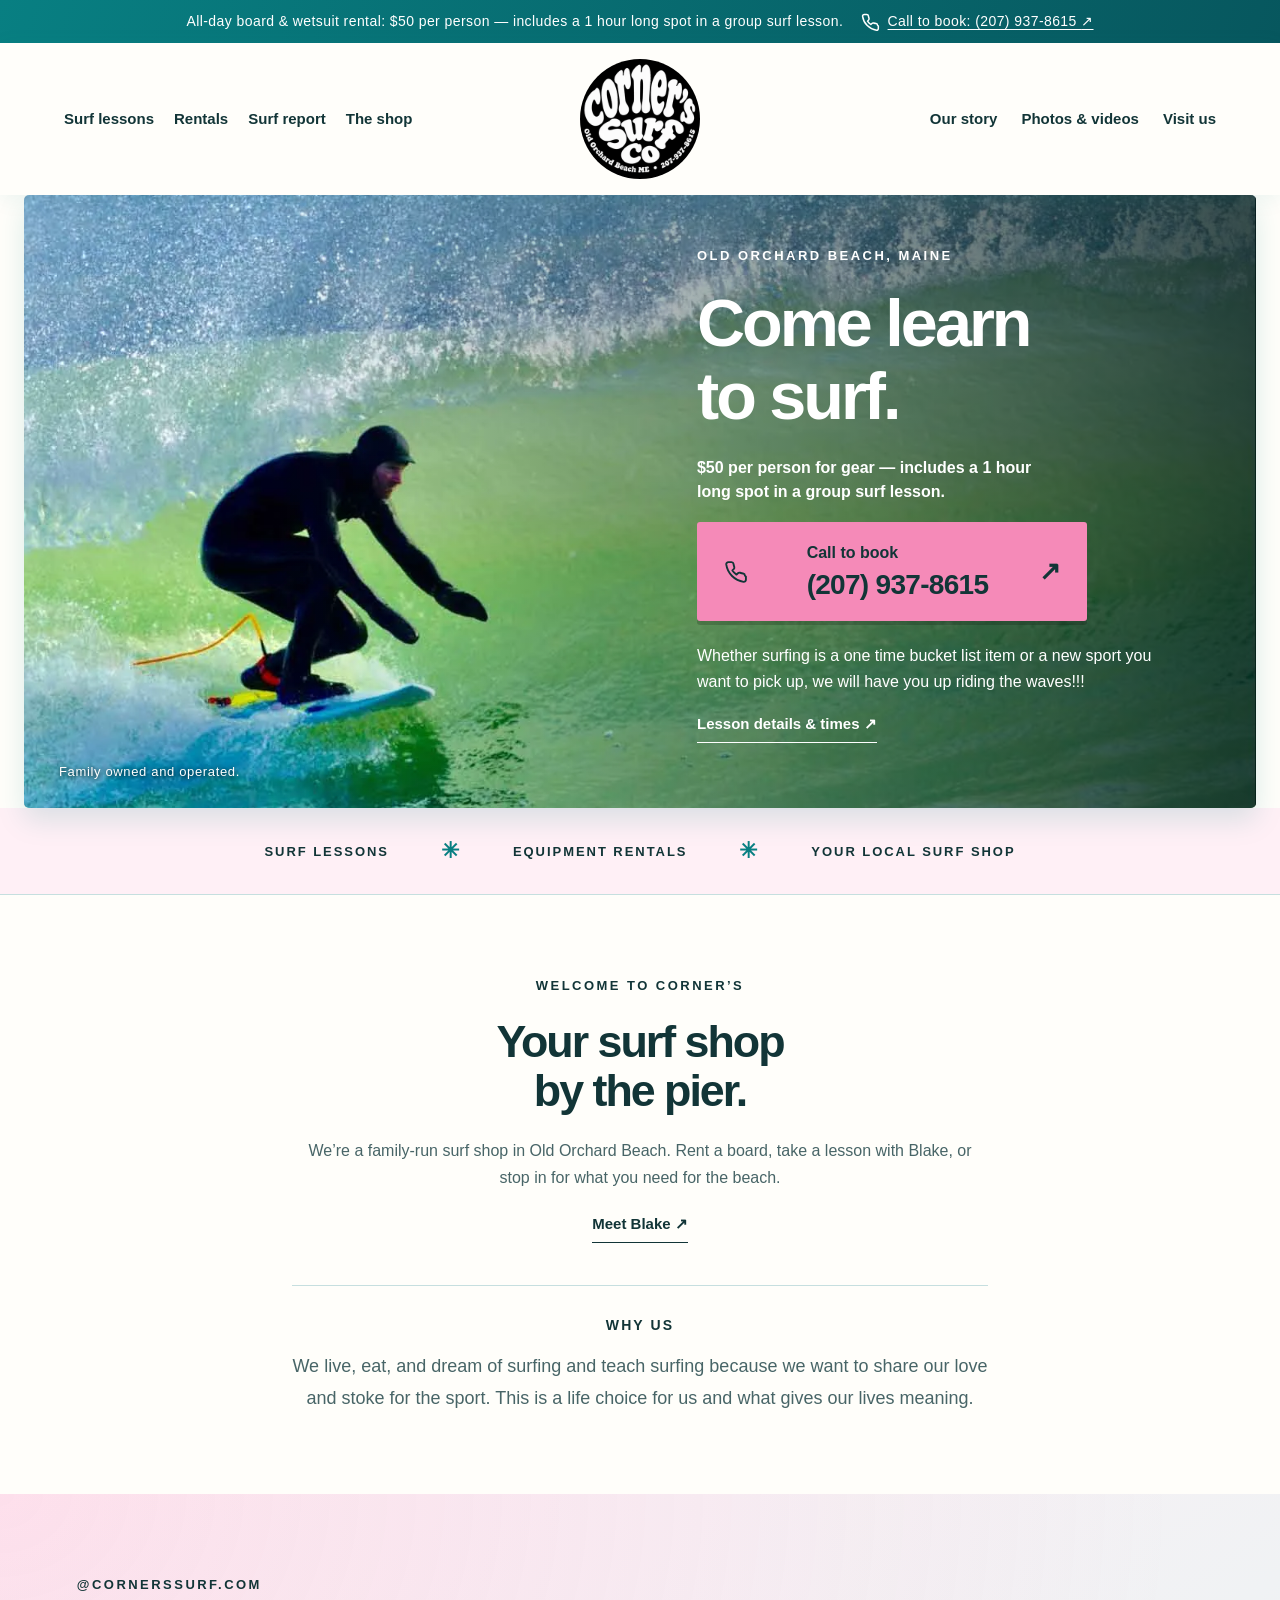
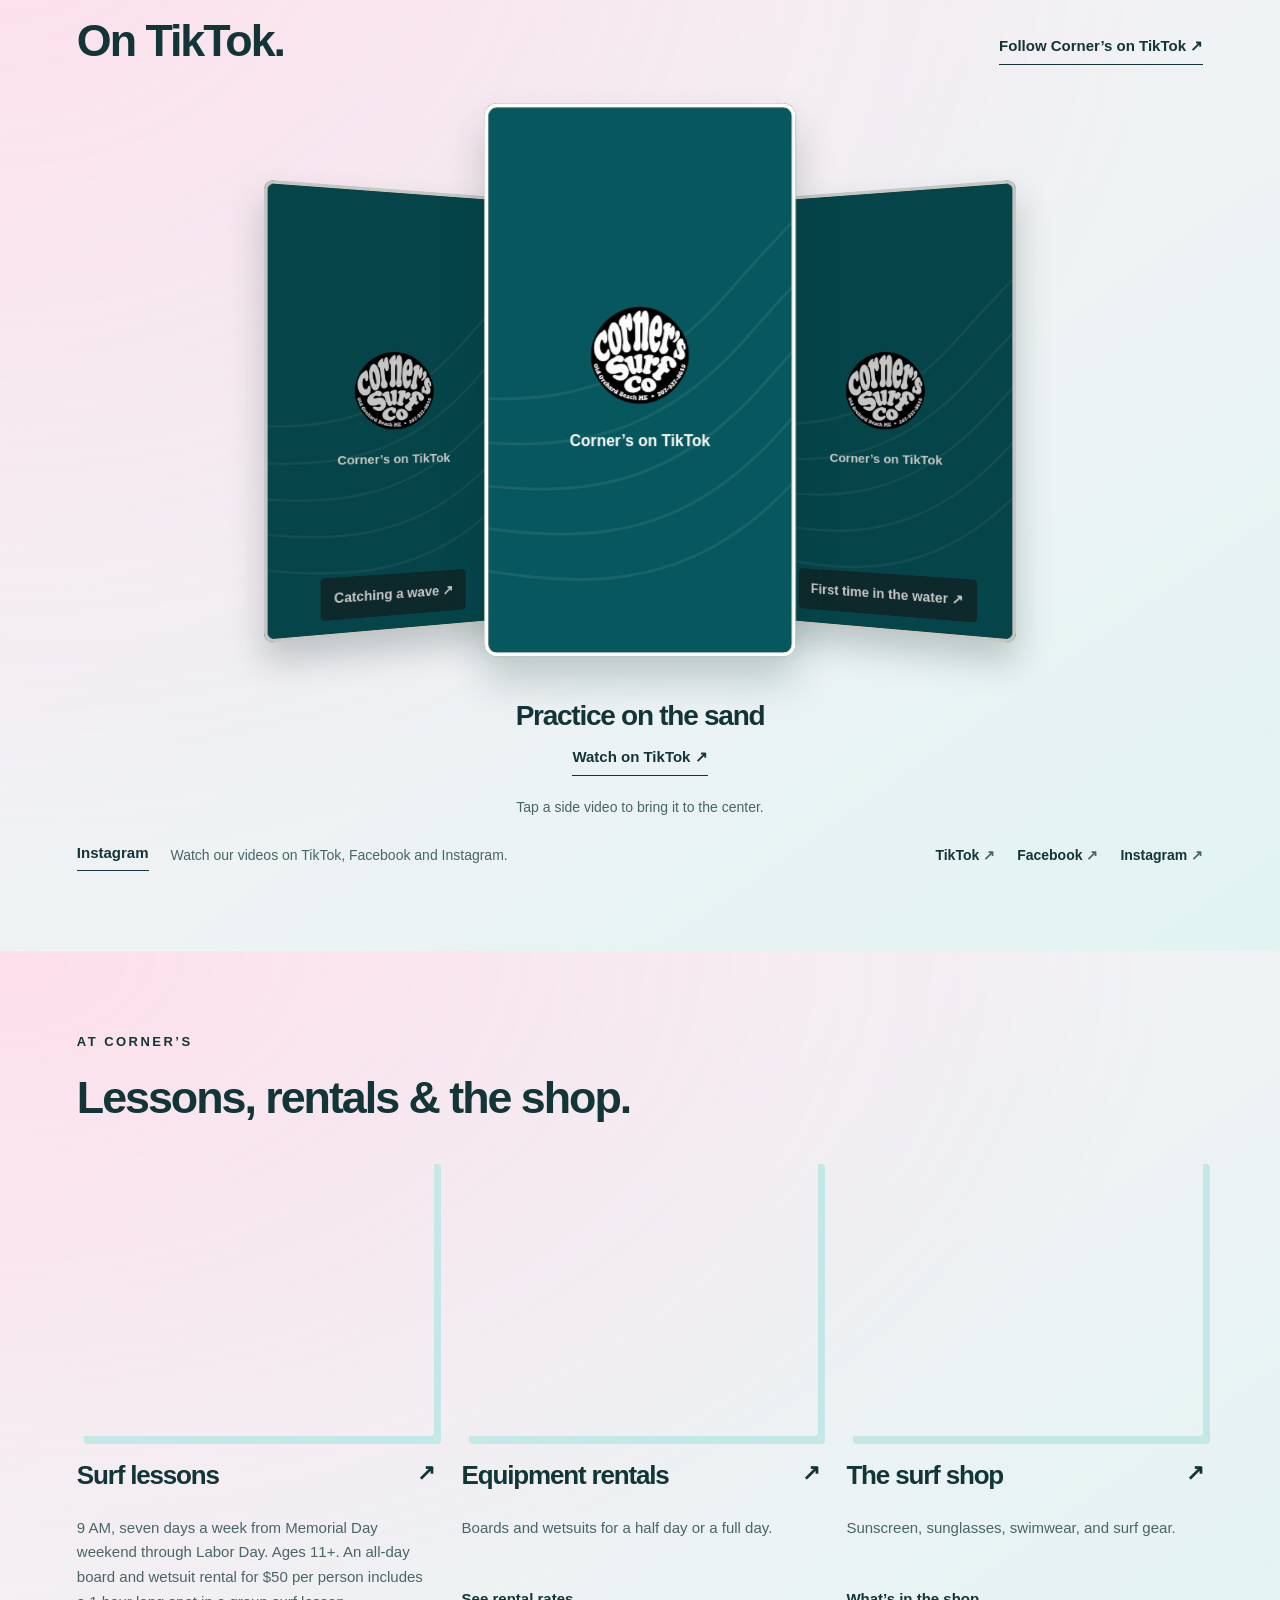
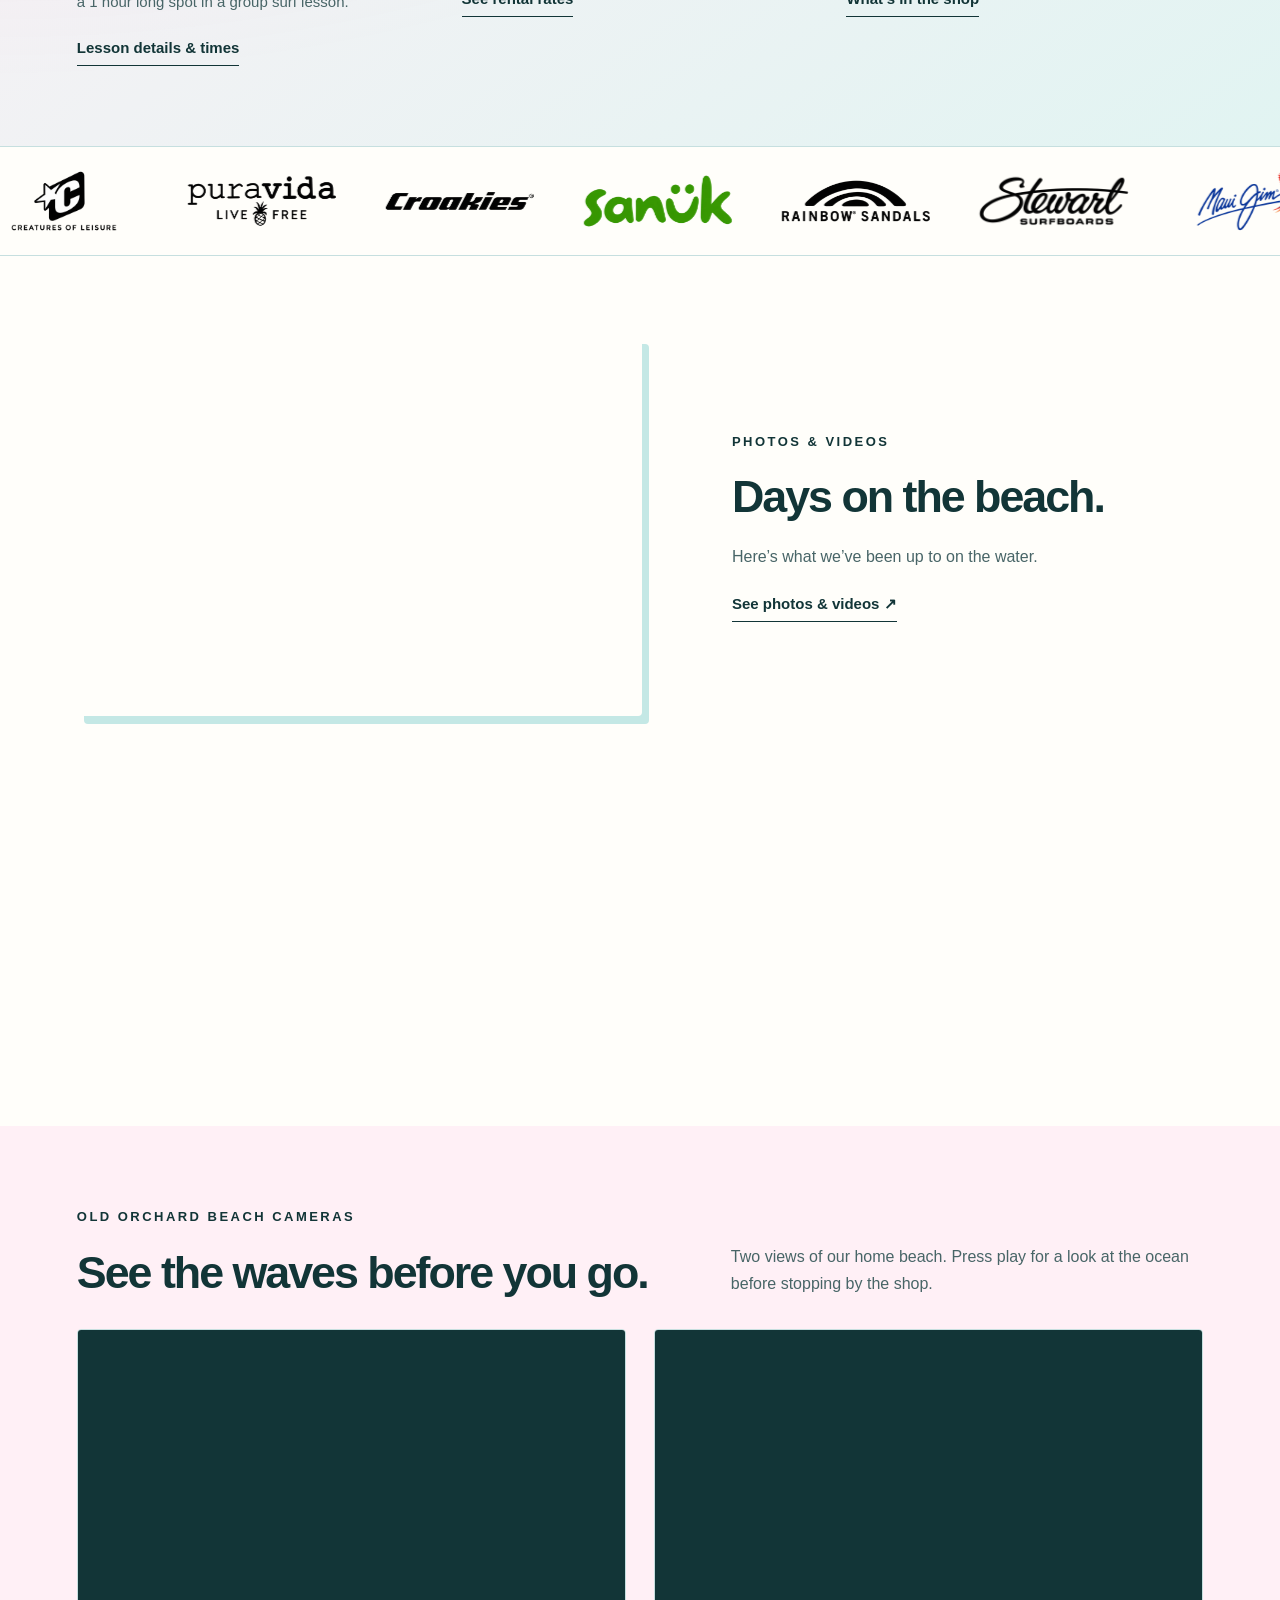
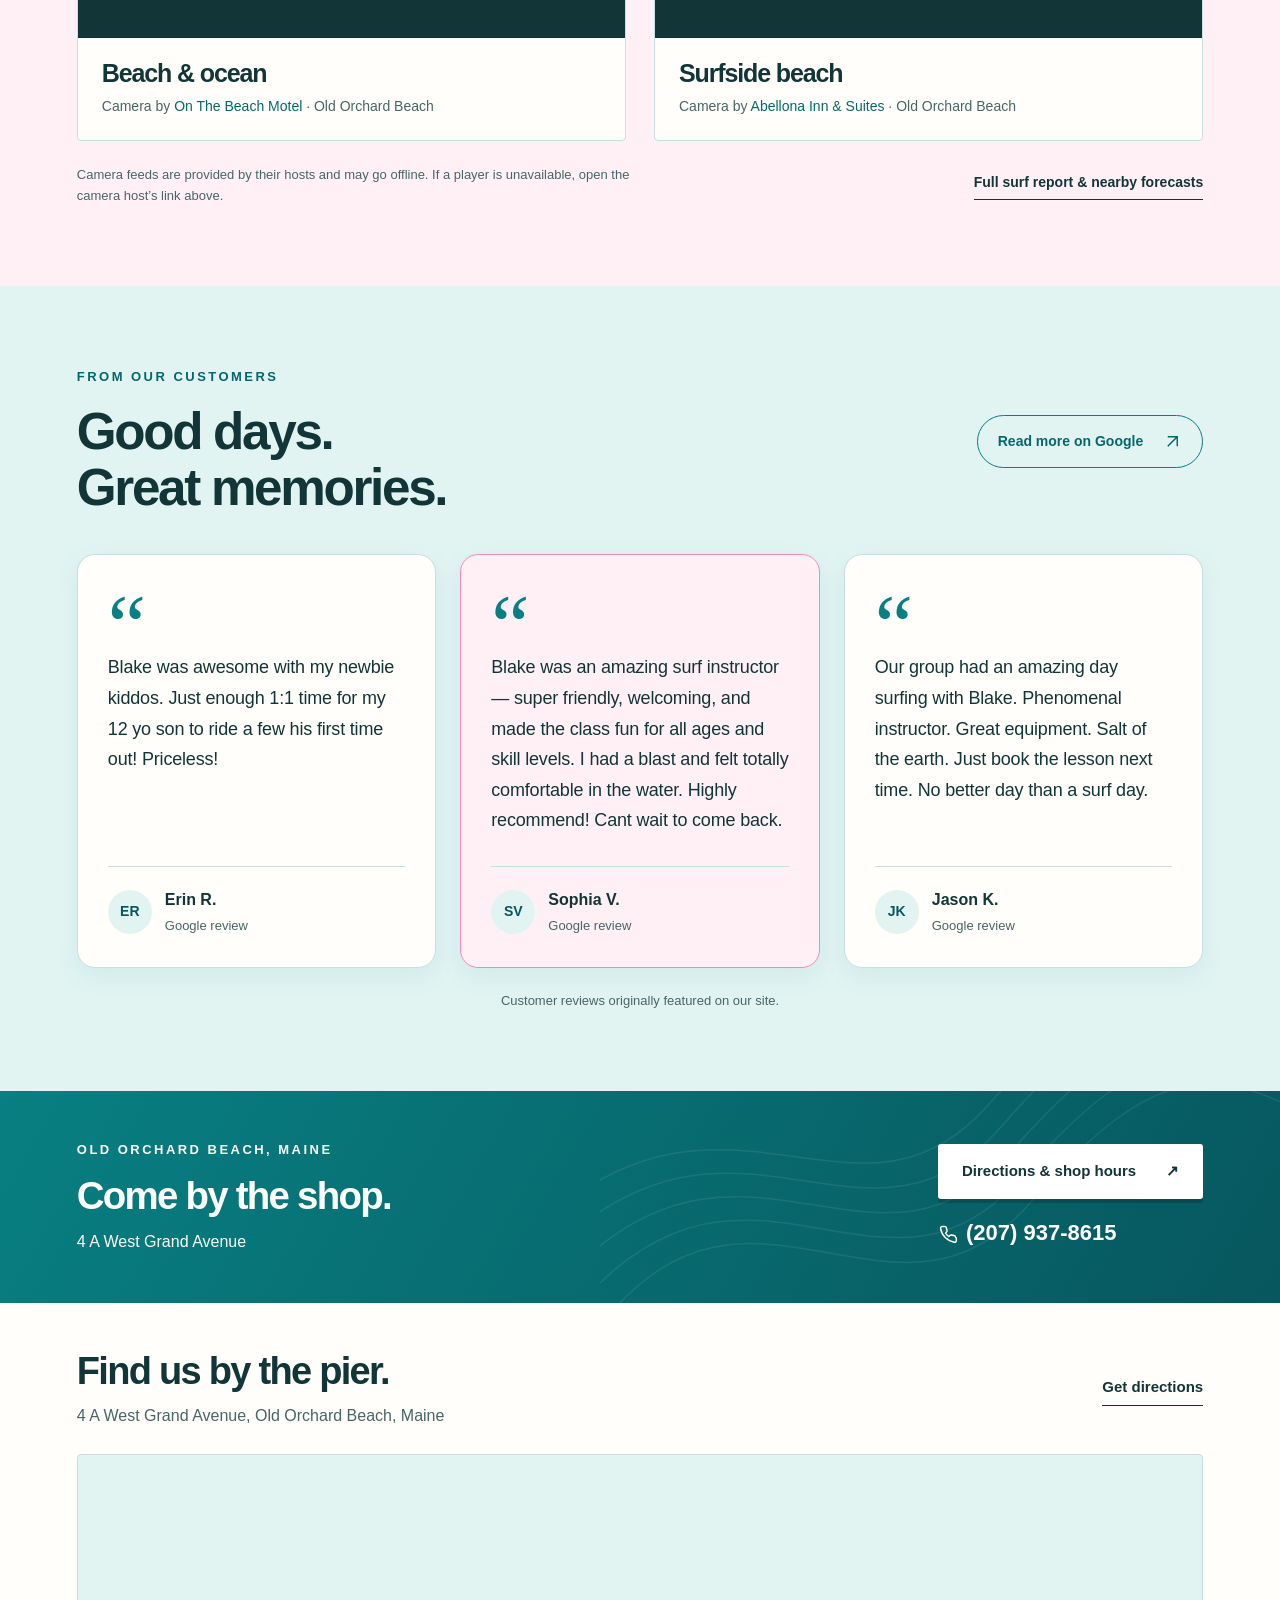
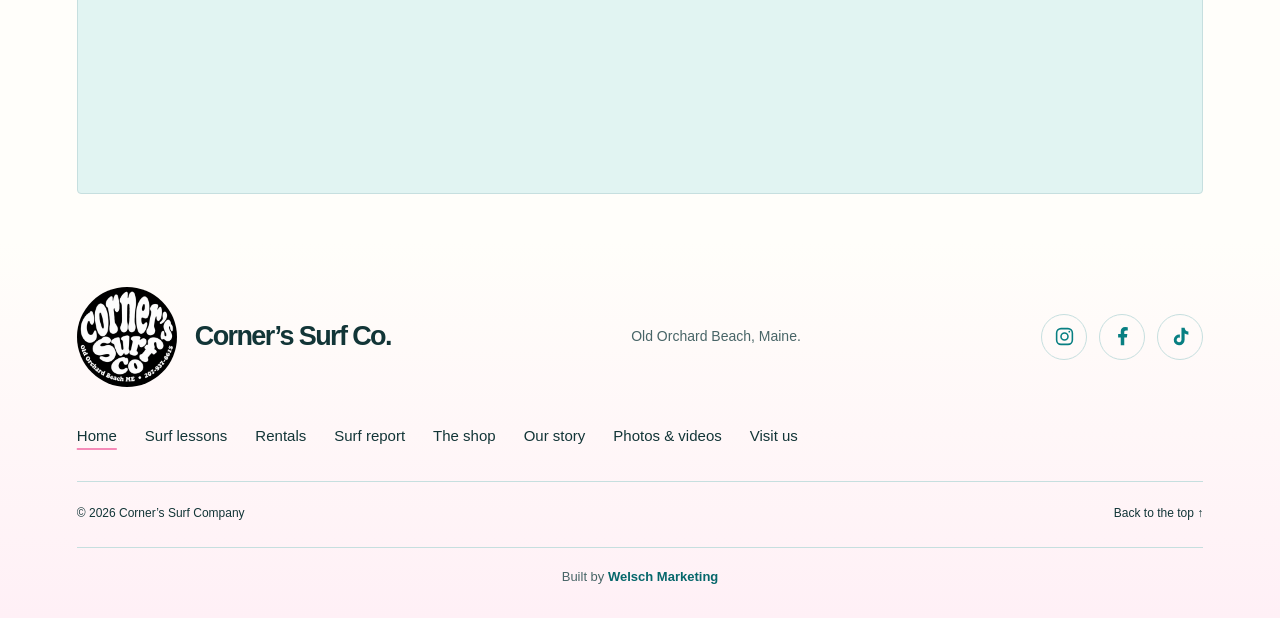
==== commit ffd90079: "Clarify rental includes one hour spot in a group surf lesson" ====
--- a/index.html
+++ b/index.html
@@ -1,30 +1,30 @@
 <!doctype html>
 <html lang="en">
-<head><meta charset="UTF-8"><meta http-equiv="Content-Security-Policy" content="default-src 'none'; script-src 'self' 'sha256-fDfwUUfBCjat/qol9UQWo5xybHTzn4eJT4+242R09wI='; style-src 'self'; img-src 'self'; media-src 'self'; frame-src https://www.tiktok.com https://www.google.com https://www.youtube.com https://g1.ipcamlive.com; object-src 'none'; base-uri 'none'; form-action 'none'"><meta name="referrer" content="strict-origin-when-cross-origin"><meta name="viewport" content="width=device-width, initial-scale=1"><meta name="description" content="Learn to surf in Old Orchard Beach, Maine. Free group lessons with an all-day board and wetsuit rental for $50 per person. Ages 11+. Call Corner’s at (207) 937-8615."><meta name="theme-color" content="#087f82"><title>Surf Lessons &amp; Surf Shop in Old Orchard Beach | Corner’s</title><link rel="icon" href="assets/corners-logo.webp"><link rel="stylesheet" href="styles.css?v=surf-report-6"><script src="script.js?v=clean-home-7" defer></script>
+<head><meta charset="UTF-8"><meta http-equiv="Content-Security-Policy" content="default-src 'none'; script-src 'self' 'sha256-q/D8ZDH/rEMYqElmH47ecNGw4BlEHFRiD/Yqt01HLs0='; style-src 'self'; img-src 'self'; media-src 'self'; frame-src https://www.tiktok.com https://www.google.com https://www.youtube.com https://g1.ipcamlive.com; object-src 'none'; base-uri 'none'; form-action 'none'"><meta name="referrer" content="strict-origin-when-cross-origin"><meta name="viewport" content="width=device-width, initial-scale=1"><meta name="description" content="Learn to surf in Old Orchard Beach, Maine. An all-day board and wetsuit rental for $50 per person includes a 1 hour long spot in a group surf lesson. Ages 11+. Call Corner’s at (207) 937-8615."><meta name="theme-color" content="#087f82"><title>Surf Lessons &amp; Surf Shop in Old Orchard Beach | Corner’s</title><link rel="icon" href="assets/corners-logo.webp"><link rel="stylesheet" href="styles.css?v=surf-report-6"><script src="script.js?v=clean-home-7" defer></script>
 <link rel="canonical" href="https://cornerssurf.com/">
 <meta name="robots" content="index,follow,max-image-preview:large">
 <meta property="og:type" content="website">
 <meta property="og:locale" content="en_US">
 <meta property="og:site_name" content="Corner’s Surf Co.">
 <meta property="og:title" content="Surf Lessons &amp; Surf Shop in Old Orchard Beach | Corner’s">
-<meta property="og:description" content="Learn to surf in Old Orchard Beach, Maine. Free group lessons with an all-day board and wetsuit rental for $50 per person. Ages 11+. Call Corner’s at (207) 937-8615.">
+<meta property="og:description" content="Learn to surf in Old Orchard Beach, Maine. An all-day board and wetsuit rental for $50 per person includes a 1 hour long spot in a group surf lesson. Ages 11+. Call Corner’s at (207) 937-8615.">
 <meta property="og:url" content="https://cornerssurf.com/">
 <meta property="og:image" content="https://cornerssurf.com/assets/image-08.webp">
 <meta property="og:image:alt" content="Surfing and the Corner’s Surf Co. shop in Old Orchard Beach, Maine">
 <meta name="twitter:card" content="summary_large_image">
-<script type="application/ld+json">{"@context":"https://schema.org","@graph":[{"@type":"WebSite","@id":"https://cornerssurf.com/#website","url":"https://cornerssurf.com/","name":"Corner’s Surf Co.","inLanguage":"en-US"},{"@type":"WebPage","@id":"https://cornerssurf.com/#webpage","url":"https://cornerssurf.com/","name":"Surf Lessons & Surf Shop in Old Orchard Beach | Corner’s","description":"Learn to surf in Old Orchard Beach, Maine. Free group lessons with an all-day board and wetsuit rental for $50 per person. Ages 11+. Call Corner’s at (207) 937-8615.","inLanguage":"en-US","isPartOf":{"@id":"https://cornerssurf.com/#website"},"about":{"@id":"https://cornerssurf.com/#business"}},{"@type":"SportingGoodsStore","@id":"https://cornerssurf.com/#business","name":"Corner’s Surf Co.","url":"https://cornerssurf.com/","telephone":"+1-207-937-8615","image":"https://cornerssurf.com/assets/photos/surf-8374.webp","logo":"https://cornerssurf.com/assets/corners-logo.webp","address":{"@type":"PostalAddress","streetAddress":"4 A West Grand Avenue","addressLocality":"Old Orchard Beach","addressRegion":"ME","addressCountry":"US"},"hasMap":"https://www.google.com/maps?cid=18280339297402584955","sameAs":["https://www.instagram.com/cornerssurfco/","https://www.facebook.com/cornerssurfco/","https://www.tiktok.com/@cornerssurf.com"]}]}</script>
+<script type="application/ld+json">{"@context":"https://schema.org","@graph":[{"@type":"WebSite","@id":"https://cornerssurf.com/#website","url":"https://cornerssurf.com/","name":"Corner’s Surf Co.","inLanguage":"en-US"},{"@type":"WebPage","@id":"https://cornerssurf.com/#webpage","url":"https://cornerssurf.com/","name":"Surf Lessons & Surf Shop in Old Orchard Beach | Corner’s","description":"Learn to surf in Old Orchard Beach, Maine. An all-day board and wetsuit rental for $50 per person includes a 1 hour long spot in a group surf lesson. Ages 11+. Call Corner’s at (207) 937-8615.","inLanguage":"en-US","isPartOf":{"@id":"https://cornerssurf.com/#website"},"about":{"@id":"https://cornerssurf.com/#business"}},{"@type":"SportingGoodsStore","@id":"https://cornerssurf.com/#business","name":"Corner’s Surf Co.","url":"https://cornerssurf.com/","telephone":"+1-207-937-8615","image":"https://cornerssurf.com/assets/photos/surf-8374.webp","logo":"https://cornerssurf.com/assets/corners-logo.webp","address":{"@type":"PostalAddress","streetAddress":"4 A West Grand Avenue","addressLocality":"Old Orchard Beach","addressRegion":"ME","addressCountry":"US"},"hasMap":"https://www.google.com/maps?cid=18280339297402584955","sameAs":["https://www.instagram.com/cornerssurfco/","https://www.facebook.com/cornerssurfco/","https://www.tiktok.com/@cornerssurf.com"]}]}</script>
 </head>
 <body id="top" class="home-page">
 <a class="skip" href="#main">Skip to content</a>
-<div class="announcement">Free group lesson + all-day board &amp; wetsuit rental: $50 per person. <a href="tel:+12079378615"><svg class="phone-icon" viewBox="0 0 24 24" fill="none" stroke="currentColor" stroke-width="1.8" stroke-linecap="round" stroke-linejoin="round" aria-hidden="true" focusable="false"><path d="M22 16.9v3a2 2 0 0 1-2.2 2A19.8 19.8 0 0 1 3.1 5.2 2 2 0 0 1 5.1 3h3a2 2 0 0 1 2 1.7c.1 1 .4 2 .7 2.9a2 2 0 0 1-.5 2.1L9 11a16 16 0 0 0 4 4l1.3-1.3a2 2 0 0 1 2.1-.5c.9.3 1.9.6 2.9.7a2 2 0 0 1 1.7 2z"/></svg>Call to book: (207) 937-8615 <span aria-hidden="true"><span class="mobile-decoration" aria-hidden="true">↗</span></span></a></div>
+<div class="announcement">All-day board &amp; wetsuit rental: $50 per person — includes a 1 hour long spot in a group surf lesson. <a href="tel:+12079378615"><svg class="phone-icon" viewBox="0 0 24 24" fill="none" stroke="currentColor" stroke-width="1.8" stroke-linecap="round" stroke-linejoin="round" aria-hidden="true" focusable="false"><path d="M22 16.9v3a2 2 0 0 1-2.2 2A19.8 19.8 0 0 1 3.1 5.2 2 2 0 0 1 5.1 3h3a2 2 0 0 1 2 1.7c.1 1 .4 2 .7 2.9a2 2 0 0 1-.5 2.1L9 11a16 16 0 0 0 4 4l1.3-1.3a2 2 0 0 1 2.1-.5c.9.3 1.9.6 2.9.7a2 2 0 0 1 1.7 2z"/></svg>Call to book: (207) 937-8615 <span aria-hidden="true"><span class="mobile-decoration" aria-hidden="true">↗</span></span></a></div>
 <header class="header"><nav class="nav" aria-label="Main navigation"><div class="nav-side nav-left"><a href="lessons.html">Surf lessons</a><a href="rentals.html">Rentals</a><a href="surf-report.html">Surf report</a><a href="shop.html">The shop</a></div><a class="logo" href="/" aria-label="Corner’s Surf Co. home"><img src="assets/corners-logo.webp" alt="Corner’s Surf Co." width="300" height="300"></a><div class="nav-side nav-right"><a href="about.html">Our story</a><a href="gallery.html">Photos & videos</a><a href="contact.html">Visit us</a></div><button class="menu-toggle" aria-label="Menu" aria-expanded="false" aria-controls="mobile-menu"><svg class="surfboard-menu-icon" viewBox="380 40 775 950" width="60" height="74" aria-hidden="true" focusable="false"><image href="assets/surfboard-nav.webp" width="1536" height="1024" /></svg></button></nav><nav id="mobile-menu" class="mobile-menu" aria-label="Mobile navigation" hidden><a href="/" aria-current="page">Home</a><a href="lessons.html">Surf lessons</a><a href="rentals.html">Rentals</a><a href="surf-report.html">Surf report</a><a href="shop.html">The shop</a><a href="about.html">Our story</a><a href="gallery.html">Photos & videos</a><a href="contact.html">Visit us</a><a href="tel:+12079378615"><svg class="phone-icon" viewBox="0 0 24 24" fill="none" stroke="currentColor" stroke-width="1.8" stroke-linecap="round" stroke-linejoin="round" aria-hidden="true" focusable="false"><path d="M22 16.9v3a2 2 0 0 1-2.2 2A19.8 19.8 0 0 1 3.1 5.2 2 2 0 0 1 5.1 3h3a2 2 0 0 1 2 1.7c.1 1 .4 2 .7 2.9a2 2 0 0 1-.5 2.1L9 11a16 16 0 0 0 4 4l1.3-1.3a2 2 0 0 1 2.1-.5c.9.3 1.9.6 2.9.7a2 2 0 0 1 1.7 2z"/></svg>Call (207) 937-8615</a></nav></header>
 <main id="main">
-<section class="hero photo-panel" aria-labelledby="hero-title"><img class="cover" src="assets/image-08.webp" alt="A surfer carving across a green Atlantic wave." width="1500" height="875" fetchpriority="high"><div class="hero-copy"><p class="eyebrow">Old Orchard Beach, Maine</p><h1 id="hero-title">Come learn<br>to surf.</h1><p class="hero-price-note">$50 per person for gear + a free group lesson.</p><a class="button lesson-call light" href="tel:+12079378615"><svg class="phone-icon" viewBox="0 0 24 24" fill="none" stroke="currentColor" stroke-width="1.8" stroke-linecap="round" stroke-linejoin="round" aria-hidden="true" focusable="false"><path d="M22 16.9v3a2 2 0 0 1-2.2 2A19.8 19.8 0 0 1 3.1 5.2 2 2 0 0 1 5.1 3h3a2 2 0 0 1 2 1.7c.1 1 .4 2 .7 2.9a2 2 0 0 1-.5 2.1L9 11a16 16 0 0 0 4 4l1.3-1.3a2 2 0 0 1 2.1-.5c.9.3 1.9.6 2.9.7a2 2 0 0 1 1.7 2z"/></svg><span class="lesson-call-copy"><span class="lesson-call-label">Call to book</span><strong>(207) 937-8615</strong></span><span aria-hidden="true"><span class="mobile-decoration" aria-hidden="true">↗</span></span></a><p class="hero-booking-note">Whether surfing is a one time bucket list item or a new sport you want to pick up, we will have you up riding the waves!!!</p><a class="hero-lesson-details text-link" href="lessons.html">Lesson details &amp; times <span class="mobile-decoration" aria-hidden="true">↗</span></a></div><div class="hero-caption">Family owned and operated.</div></section>
+<section class="hero photo-panel" aria-labelledby="hero-title"><img class="cover" src="assets/image-08.webp" alt="A surfer carving across a green Atlantic wave." width="1500" height="875" fetchpriority="high"><div class="hero-copy"><p class="eyebrow">Old Orchard Beach, Maine</p><h1 id="hero-title">Come learn<br>to surf.</h1><p class="hero-price-note">$50 per person for gear — includes a 1 hour long spot in a group surf lesson.</p><a class="button lesson-call light" href="tel:+12079378615"><svg class="phone-icon" viewBox="0 0 24 24" fill="none" stroke="currentColor" stroke-width="1.8" stroke-linecap="round" stroke-linejoin="round" aria-hidden="true" focusable="false"><path d="M22 16.9v3a2 2 0 0 1-2.2 2A19.8 19.8 0 0 1 3.1 5.2 2 2 0 0 1 5.1 3h3a2 2 0 0 1 2 1.7c.1 1 .4 2 .7 2.9a2 2 0 0 1-.5 2.1L9 11a16 16 0 0 0 4 4l1.3-1.3a2 2 0 0 1 2.1-.5c.9.3 1.9.6 2.9.7a2 2 0 0 1 1.7 2z"/></svg><span class="lesson-call-copy"><span class="lesson-call-label">Call to book</span><strong>(207) 937-8615</strong></span><span aria-hidden="true"><span class="mobile-decoration" aria-hidden="true">↗</span></span></a><p class="hero-booking-note">Whether surfing is a one time bucket list item or a new sport you want to pick up, we will have you up riding the waves!!!</p><a class="hero-lesson-details text-link" href="lessons.html">Lesson details &amp; times <span class="mobile-decoration" aria-hidden="true">↗</span></a></div><div class="hero-caption">Family owned and operated.</div></section>
 <div class="intro-strip"><span>Surf lessons</span><span class="dot" aria-hidden="true"><span class="mobile-decoration" aria-hidden="true">✳</span></span><span>Equipment rentals</span><span class="dot" aria-hidden="true"><span class="mobile-decoration" aria-hidden="true">✳</span></span><span>Your local surf shop</span></div>
 <section class="intro section" id="about"><p class="eyebrow">Welcome to Corner’s</p><h2>Your surf shop<br>by the pier.</h2><p>We’re a family-run surf shop in Old Orchard Beach. Rent a board, take a lesson with Blake, or stop in for what you need for the beach.</p><a class="text-link" href="about.html#story">Meet Blake <span aria-hidden="true"><span class="mobile-decoration" aria-hidden="true">↗</span></span></a><div class="why-us" aria-labelledby="why-us-title"><h3 id="why-us-title">Why us</h3><p>We live, eat, and dream of surfing and teach surfing because we want to share our love and stoke for the sport. This is a life choice for us and what gives our lives meaning.</p></div></section>
 <section class="surf-videos section" id="videos" aria-labelledby="videos-title"><div class="section-heading"><div><p class="eyebrow">@cornerssurf.com</p><h2 id="videos-title">On TikTok.</h2></div><a class="text-link" href="https://www.tiktok.com/@cornerssurf.com" target="_blank" rel="noopener noreferrer">Follow Corner’s on TikTok <span class="mobile-decoration" aria-hidden="true">↗</span></a></div><div class="video-carousel coverflow" role="region" aria-roledescription="carousel" aria-label="Corner’s TikTok videos"><div class="coverflow-stage"><article class="coverflow-card" data-position="center" data-title="Practice on the sand" data-url="https://www.tiktok.com/@cornerssurf.com/video/7685039018341420302" aria-label="1 of 3: Practice on the sand"><div class="video-frame"><div class="video-preview" aria-hidden="true"><img src="assets/corners-logo.webp" alt="" width="96" height="96" loading="lazy"><span>Corner’s on TikTok</span></div><iframe data-src="https://www.tiktok.com/player/v1/7685039018341420302?controls=1&amp;autoplay=0&amp;rel=0&amp;description=0&amp;music_info=0" title="Practice on the sand — Corner’s Surf Co. TikTok video" allow="fullscreen" allowfullscreen loading="lazy" referrerpolicy="strict-origin-when-cross-origin"></iframe></div><button type="button" class="coverflow-pick" aria-label="Bring practice on the sand to the center" hidden><span>Practice on the sand <span aria-hidden="true"><span class="mobile-decoration" aria-hidden="true">↗</span></span></span></button></article><article class="coverflow-card" data-position="right" data-title="First time in the water" data-url="https://www.tiktok.com/@cornerssurf.com/video/7686161140505726222" aria-label="2 of 3: First time in the water"><div class="video-frame"><div class="video-preview" aria-hidden="true"><img src="assets/corners-logo.webp" alt="" width="96" height="96" loading="lazy"><span>Corner’s on TikTok</span></div><iframe data-src="https://www.tiktok.com/player/v1/7686161140505726222?controls=1&amp;autoplay=0&amp;rel=0&amp;description=0&amp;music_info=0" title="First time in the water — Corner’s Surf Co. TikTok video" allow="fullscreen" allowfullscreen loading="lazy" referrerpolicy="strict-origin-when-cross-origin" inert tabindex="-1"></iframe></div><button type="button" class="coverflow-pick" aria-label="Bring first time in the water to the center"><span>First time in the water <span aria-hidden="true"><span class="mobile-decoration" aria-hidden="true">↗</span></span></span></button></article><article class="coverflow-card" data-position="left" data-title="Catching a wave" data-url="https://www.tiktok.com/@cornerssurf.com/video/7683880604479409421" aria-label="3 of 3: Catching a wave"><div class="video-frame"><div class="video-preview" aria-hidden="true"><img src="assets/corners-logo.webp" alt="" width="96" height="96" loading="lazy"><span>Corner’s on TikTok</span></div><iframe data-src="https://www.tiktok.com/player/v1/7683880604479409421?controls=1&amp;autoplay=0&amp;rel=0&amp;description=0&amp;music_info=0" title="Catching a wave — Corner’s Surf Co. TikTok video" allow="fullscreen" allowfullscreen loading="lazy" referrerpolicy="strict-origin-when-cross-origin" inert tabindex="-1"></iframe></div><button type="button" class="coverflow-pick" aria-label="Bring catching a wave to the center"><span>Catching a wave <span aria-hidden="true"><span class="mobile-decoration" aria-hidden="true">↗</span></span></span></button></article></div><div class="coverflow-caption"><h3 id="current-video-title">Practice on the sand</h3><a class="text-link current-video-link" href="https://www.tiktok.com/@cornerssurf.com/video/7685039018341420302" target="_blank" rel="noopener noreferrer">Watch on TikTok <span class="mobile-decoration" aria-hidden="true">↗</span></a></div><p class="coverflow-hint">Tap a side video to bring it to the center.</p></div><div class="video-socials"><a class="text-link" href="https://www.instagram.com/cornerssurfco/" target="_blank" rel="noopener noreferrer">Instagram</a><span>Watch our videos on TikTok, Facebook and Instagram.</span><a href="https://www.tiktok.com/@cornerssurf.com" target="_blank" rel="noopener noreferrer">TikTok <span class="mobile-decoration" aria-hidden="true">↗</span></a><a href="https://www.facebook.com/cornerssurfco/" target="_blank" rel="noopener noreferrer">Facebook <span class="mobile-decoration" aria-hidden="true">↗</span></a><a href="https://www.instagram.com/cornerssurfco/" target="_blank" rel="noopener noreferrer">Instagram <span class="mobile-decoration" aria-hidden="true">↗</span></a></div><noscript><p>View all three videos on <a href="https://www.tiktok.com/@cornerssurf.com">Corner’s TikTok profile</a>.</p></noscript></section>
 <section class="home-features section" aria-labelledby="around-shop"><div class="section-heading"><div><p class="eyebrow">At Corner’s</p><h2 id="around-shop">Lessons, rentals & the shop.</h2></div></div><div class="feature-grid">
-<a class="feature-link" href="lessons.html"><img src="assets/photos/surf-8379.webp" alt="Practicing pop-ups on blue boards on the beach." width="1200" height="900" loading="lazy" decoding="async"><div><h3>Surf lessons <span aria-hidden="true"><span class="mobile-decoration" aria-hidden="true">↗</span></span></h3><p>9 AM, seven days a week from Memorial Day weekend through Labor Day. Ages 11+. Free with an all-day board and wetsuit rental for $50 per person.</p><span class="text-link">Lesson details &amp; times</span></div></a>
+<a class="feature-link" href="lessons.html"><img src="assets/photos/surf-8379.webp" alt="Practicing pop-ups on blue boards on the beach." width="1200" height="900" loading="lazy" decoding="async"><div><h3>Surf lessons <span aria-hidden="true"><span class="mobile-decoration" aria-hidden="true">↗</span></span></h3><p>9 AM, seven days a week from Memorial Day weekend through Labor Day. Ages 11+. An all-day board and wetsuit rental for $50 per person includes a 1 hour long spot in a group surf lesson.</p><span class="text-link">Lesson details &amp; times</span></div></a>
 <a class="feature-link" href="rentals.html"><img src="assets/image-04.webp" alt="Surfboards ready outside the Corner’s shop." width="1200" height="900" loading="lazy" decoding="async"><div><h3>Equipment rentals <span aria-hidden="true"><span class="mobile-decoration" aria-hidden="true">↗</span></span></h3><p>Boards and wetsuits for a half day or a full day.</p><span class="text-link">See rental rates</span></div></a>
 <a class="feature-link" href="shop.html"><img src="assets/photos/surf-8374.webp" alt="Boards outside the Corner’s Surf Co. shop on West Grand Avenue." width="1200" height="900" loading="lazy" decoding="async"><div><h3>The surf shop <span aria-hidden="true"><span class="mobile-decoration" aria-hidden="true">↗</span></span></h3><p>Sunscreen, sunglasses, swimwear, and surf gear.</p><span class="text-link">What’s in the shop</span></div></a>
 </div></section>
